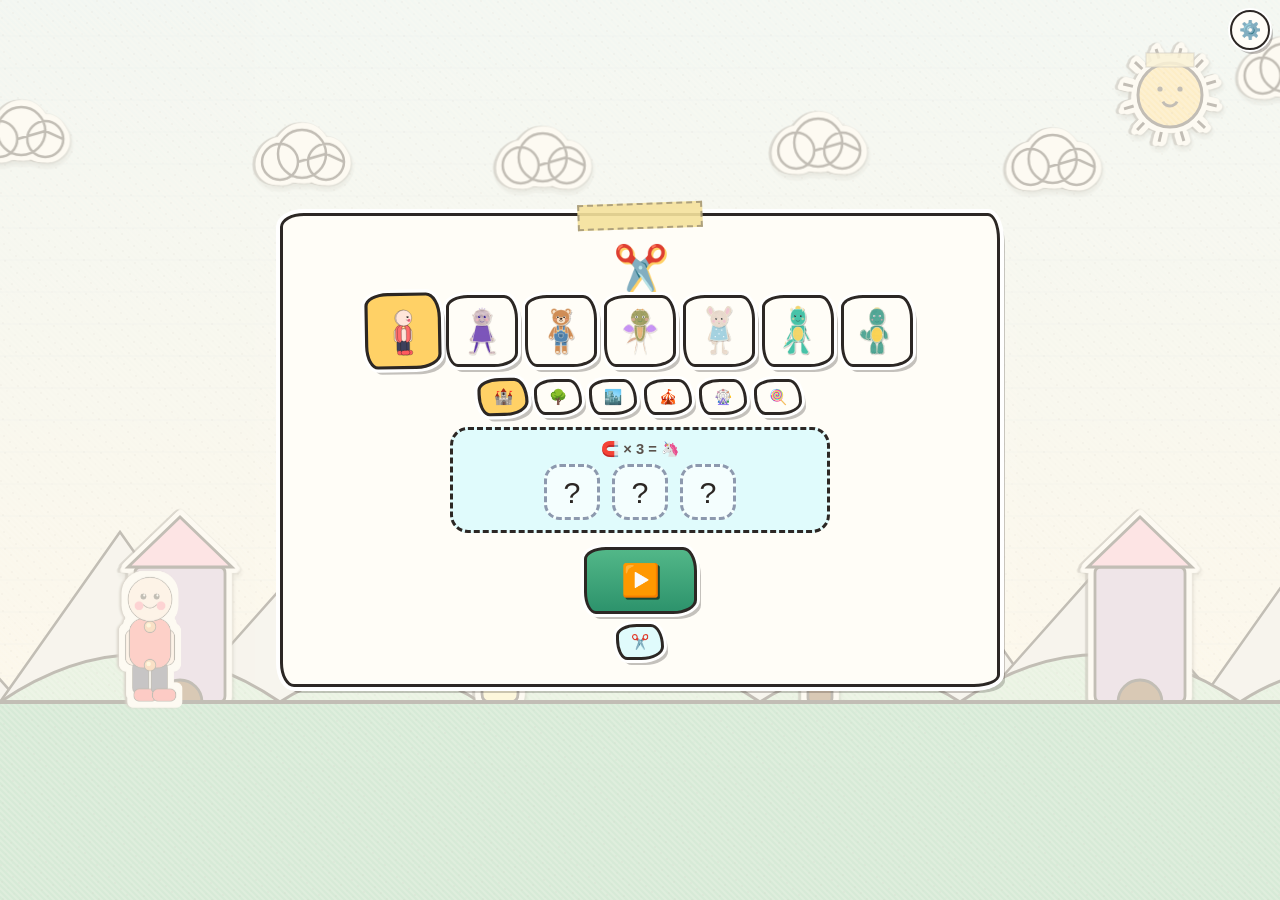
==== index.html @ 2f1a1e76 "Revert "refactor: extract audio/state/paper-cutout/puppet into src/ modules (phase 1)" This reverts " ====
<!doctype html>
<html lang="sv">
  <head>
    <meta charset="UTF-8" />
    <meta name="viewport" content="width=device-width, initial-scale=1.0, maximum-scale=1.0, user-scalable=no" />
    <title>Sprattelgubben på Äventyr! – Handritat Vaxkrit- & Pappersspel</title>
    <style>
      /* =========================================================================
           GRUNDLÄGGANDE SKISSBOKS- & VAXKRITSTYLING (INGA EXTERNA BEROENDEN)
           ========================================================================= */
      :root {
        --paper-bg: #fdf8ee;
        --paper-card: #fffdf7;
        --pencil-dark: #2c2724;
        --pencil-mid: #5a524c;
        --accent-yellow: #ffd166;
        --accent-green: #06d6a0;
        --accent-blue: #4cc9f0;
        --accent-pink: #ff758f;
        --accent-orange: #ff9f1c;
      }

      * {
        box-sizing: border-box;
        user-select: none;
        -webkit-user-select: none;
        -webkit-touch-callout: none;
        margin: 0;
        padding: 0;
      }

      html,
      body {
        width: 100%;
        height: 100%;
        overflow: hidden;
        background-color: var(--paper-bg);
        font-family: "Comic Sans MS", "Chalkboard SE", "Marker Felt", "Trebuchet MS", cursive, sans-serif;
        color: var(--pencil-dark);
        touch-action: manipulation;
      }

      #gameCanvas {
        display: block;
        width: 100%;
        height: 100%;
        position: fixed;
        inset: 0;
        z-index: 1;
      }

      .ui-layer {
        position: fixed;
        inset: 0;
        z-index: 10;
        pointer-events: none;
        display: flex;
        flex-direction: column;
        justify-content: space-between;
        padding: 14px;
      }

      .interactive {
        pointer-events: auto;
      }

      .hidden {
        display: none !important;
      }

      /* Handritade pappersrutor med kritstreck, saxklippt vit kant och skugga */
      .paper-box {
        background-color: var(--paper-card);
        border: 3.5px solid var(--pencil-dark);
        border-radius: 24px 12px 26px 14px / 14px 26px 12px 24px;
        box-shadow:
          0 0 0 4px #ffffff,
          5px 6px 0 rgba(44, 39, 36, 0.24);
      }

      .crayon-btn {
        background-color: var(--paper-card);
        border: 3.5px solid var(--pencil-dark);
        border-radius: 22px 14px 24px 12px / 12px 24px 14px 22px;
        box-shadow:
          0 0 0 3px #ffffff,
          4px 5px 0 rgba(44, 39, 36, 0.28);
        cursor: pointer;
        transition:
          transform 0.08s ease,
          box-shadow 0.08s ease;
        display: inline-flex;
        align-items: center;
        justify-content: center;
        gap: 8px;
        font-family: inherit;
        font-weight: 800;
        color: var(--pencil-dark);
      }

      .crayon-btn:active {
        transform: translate(3px, 4px) scale(0.97);
        box-shadow:
          0 0 0 3px #ffffff,
          1px 1px 0 rgba(44, 39, 36, 0.28);
      }

      .top-hud {
        display: flex;
        align-items: center;
        justify-content: space-between;
        gap: 10px;
        width: 100%;
        flex-wrap: wrap;
      }

      .hud-group {
        display: flex;
        align-items: center;
        gap: 8px;
      }

      .hud-pill {
        padding: 7px 13px;
        font-size: clamp(0.95rem, 2.4vw, 1.25rem);
        font-weight: 900;
        display: flex;
        align-items: center;
        gap: 6px;
      }

      .icon-btn {
        width: 46px;
        height: 46px;
        font-size: 1.3rem;
        border-radius: 50%;
      }

      .controls-hud {
        display: flex;
        align-items: flex-end;
        justify-content: space-between;
        width: 100%;
        padding-bottom: max(6px, env(safe-area-inset-bottom));
      }

      .action-pad {
        width: clamp(112px, 24vw, 165px);
        height: clamp(86px, 16vh, 120px);
        font-size: clamp(1.2rem, 3.2vw, 1.65rem);
        flex-direction: column;
        gap: 2px;
      }

      .pad-duck {
        background-color: #ffe5ec;
      }
      .pad-jump {
        background-color: #d8f3dc;
      }

      .start-overlay {
        position: fixed;
        inset: 0;
        z-index: 20;
        background: rgba(253, 248, 238, 0.72);
        display: flex;
        align-items: center;
        justify-content: center;
        padding: 12px;
        overflow-y: auto;
      }

      .start-card {
        max-width: 720px;
        width: 100%;
        padding: clamp(14px, 3vw, 24px);
        text-align: center;
        position: relative;
      }

      .tape-strip {
        position: absolute;
        top: -13px;
        left: 50%;
        transform: translateX(-50%) rotate(-2deg);
        width: 125px;
        height: 26px;
        background: rgba(244, 226, 156, 0.9);
        border: 2px dashed rgba(90, 82, 76, 0.45);
      }

      .game-title {
        font-size: clamp(1.7rem, 5vw, 2.75rem);
        font-weight: 900;
        line-height: 1.08;
        margin-top: 4px;
        margin-bottom: 4px;
        text-shadow: 2px 2px 0 #ffd166;
      }

      .subtitle {
        font-size: clamp(0.95rem, 2.4vw, 1.15rem);
        color: var(--pencil-mid);
        margin-bottom: 12px;
        font-weight: 700;
      }

      .section-label {
        font-size: 0.92rem;
        font-weight: 900;
        margin-bottom: 6px;
        color: var(--pencil-mid);
      }

      .picker-row {
        display: flex;
        flex-wrap: wrap;
        justify-content: center;
        gap: 7px;
        margin-bottom: 12px;
      }

      .choice-chip {
        padding: 6px 12px;
        font-size: 0.92rem;
        background: #fffdf7;
      }

      .choice-chip.active {
        background: var(--accent-yellow);
        transform: scale(1.06) rotate(-1deg);
      }

      /* Karaktärsknapparna visar själva SVG-figuren som miniatyr. */
      .char-chip {
        padding: 4px;
        width: 72px;
        height: 72px;
        display: flex;
        align-items: center;
        justify-content: center;
      }
      .char-thumb {
        width: 60px;
        height: 60px;
        display: block;
        pointer-events: none;
        object-fit: contain;
      }

      .color-dot {
        width: 34px;
        height: 34px;
        border-radius: 50%;
        border: 3px solid var(--pencil-dark);
        box-shadow: 0 0 0 2px #ffffff;
        cursor: pointer;
        transition: transform 0.1s ease;
      }

      .color-dot.active {
        transform: scale(1.22);
        box-shadow:
          0 0 0 3px #ffffff,
          0 0 0 6px var(--pencil-dark);
      }

      .play-big-btn {
        background: linear-gradient(180deg, #52b788 0%, #2d936c 100%);
        color: #ffffff;
        font-size: clamp(1.4rem, 4vw, 1.95rem);
        padding: 12px 34px;
        margin-top: 4px;
        text-shadow: 2px 2px 0 #1b4332;
      }

      .world-banner {
        position: fixed;
        top: 22%;
        left: 50%;
        transform: translate(-50%, -50%) rotate(-2deg);
        z-index: 15;
        padding: 14px 28px;
        font-size: clamp(1.4rem, 4vw, 2.2rem);
        font-weight: 900;
        background: var(--accent-yellow);
        pointer-events: none;
        transition:
          opacity 0.35s ease,
          transform 0.35s ease;
      }

      .world-banner.hidden-banner {
        opacity: 0;
        transform: translate(-50%, -65%) scale(0.85) rotate(-2deg);
      }

      /* Målskärm vid godiskiosken mellan banorna */
      .kiosk-overlay {
        position: fixed;
        inset: 0;
        z-index: 25;
        background: rgba(253, 248, 238, 0.78);
        display: flex;
        align-items: center;
        justify-content: center;
        padding: 16px;
      }

      .kiosk-card {
        max-width: 520px;
        width: 100%;
        padding: 24px;
        text-align: center;
        position: relative;
        background: #fffdf7;
      }

      .candy-row {
        display: flex;
        justify-content: center;
        gap: 14px;
        margin: 16px 0;
        flex-wrap: wrap;
      }

      .candy-btn {
        font-size: 2.2rem;
        padding: 12px 18px;
        background: #ffe5ec;
        flex-direction: column;
        gap: 4px;
      }

      .candy-btn span.candy-label {
        font-size: 0.9rem;
      }

      /* Kylskåpsmagnet-tavla i godiskiosken & på startskärmen */
      .fridge-board {
        background: #e0fbfc;
        border: 3px dashed var(--pencil-dark);
        border-radius: 18px;
        padding: 10px 14px;
        margin: 10px auto 6px;
        max-width: 380px;
      }

      .magnet-slots {
        display: flex;
        justify-content: center;
        align-items: center;
        gap: 12px;
        margin-top: 6px;
      }

      .magnet-slot {
        width: 56px;
        height: 56px;
        border-radius: 16px;
        border: 3px dashed #8d99ae;
        background: rgba(255, 255, 255, 0.65);
        display: flex;
        align-items: center;
        justify-content: center;
        font-size: 1.9rem;
        transition: transform 0.25s ease;
      }

      .magnet-slot.earned {
        border: 3px solid var(--pencil-dark);
        background: #fffdf7;
        box-shadow:
          0 0 0 3px #ffffff,
          3px 4px 0 rgba(44, 39, 36, 0.25);
        transform: rotate(-4deg) scale(1.06);
      }

      .magnet-slot.earned:nth-child(2) {
        transform: rotate(5deg) scale(1.06);
      }

      .unicorn-chip {
        background: linear-gradient(135deg, #ffccd5 0%, #cdb4db 50%, #bde0fe 100%) !important;
      }

      /* =========================================================
         PUPPET-LAGRET (inline SVG över canvasen)
         ========================================================= */
      #puppetLayer {
        position: absolute;
        top: 0;
        left: 0;
        width: 100%;
        height: 100%;
        pointer-events: none;
        overflow: hidden;
        z-index: 2;
      }
      .puppet-wrapper {
        position: absolute;
        width: 320px;
        height: 320px;
        overflow: visible;
        transform-origin: 160px 282px;
        transform: scale(0.55);
        will-change: transform, left, top;
        filter: url(#puppetPaperCutout);
      }
      .puppet-wrapper svg {
        width: 100%;
        height: 100%;
        overflow: visible;
        display: block;
      }

      /* =========================================================
         EXAKT RIGG & LEDER (viewBox="0 0 320 320")
         ========================================================= */
      .puppet-wrapper #flip-wrapper,
      .puppet-wrapper #character-front,
      .puppet-wrapper #front-torso-group,
      .puppet-wrapper #front-tailOrCape,
      .puppet-wrapper #front-head,
      .puppet-wrapper #front-armLeft,
      .puppet-wrapper #front-armRight,
      .puppet-wrapper #front-legLeft,
      .puppet-wrapper #front-legRight,
      .puppet-wrapper #character-side,
      .puppet-wrapper #side-torso-group,
      .puppet-wrapper #side-tailOrCape,
      .puppet-wrapper #side-head,
      .puppet-wrapper #side-armBack,
      .puppet-wrapper #side-armFront,
      .puppet-wrapper #side-legBack,
      .puppet-wrapper #side-legFront {
        transform-box: view-box;
      }

      /* Visa framifrån vid idle, sidoprofil vid rörelse */
      .puppet-wrapper #character-front { display: none; }
      .puppet-wrapper #character-side  { display: inline; }
      .puppet-wrapper.anim-idle #character-front { display: inline; }
      .puppet-wrapper.anim-idle #character-side  { display: none; }

      /* Spegelvändning höger / vänster */
      .puppet-wrapper #flip-wrapper {
        transform-origin: 160px 160px;
      }
      .puppet-wrapper.facing-left #flip-wrapper {
        transform: scaleX(-1);
      }

      /* Exakta rotationspunkter – FRAMIFRÅN */
      .puppet-wrapper #character-front   { transform-origin: 160px 175px; }
      .puppet-wrapper #front-torso-group { transform-origin: 160px 175px; }
      .puppet-wrapper #front-head        { transform-origin: 160px 130px; }
      .puppet-wrapper #front-tailOrCape  { transform-origin: 160px 180px; }
      .puppet-wrapper #front-armLeft     { transform-origin: 128px 150px; }
      .puppet-wrapper #front-armRight    { transform-origin: 192px 150px; }
      .puppet-wrapper #front-legLeft     { transform-origin: 143px 208px; }
      .puppet-wrapper #front-legRight    { transform-origin: 177px 208px; }

      /* Exakta rotationspunkter – SIDOPROFIL */
      .puppet-wrapper #character-side    { transform-origin: 165px 175px; }
      .puppet-wrapper #side-torso-group  { transform-origin: 165px 175px; }
      .puppet-wrapper #side-head         { transform-origin: 165px 130px; }
      .puppet-wrapper #side-tailOrCape   { transform-origin: 140px 180px; }
      .puppet-wrapper #side-armFront     { transform-origin: 164px 148px; }
      .puppet-wrapper #side-armBack      { transform-origin: 164px 148px; }
      .puppet-wrapper #side-legFront     { transform-origin: 162px 208px; }
      .puppet-wrapper #side-legBack      { transform-origin: 162px 208px; }

      /* =========================================================
         1. STÅ (IDLE – FRAMIFRÅN)
         ========================================================= */
      .puppet-wrapper.anim-idle #front-torso-group { animation: puppetIdleBreathe 2.6s ease-in-out infinite; }
      .puppet-wrapper.anim-idle #front-head        { animation: puppetIdleHead 3.4s ease-in-out infinite; }
      .puppet-wrapper.anim-idle #front-tailOrCape  { animation: puppetIdleTail 2.4s ease-in-out infinite; }
      .puppet-wrapper.anim-idle #front-armLeft     { animation: puppetIdleArmL 2.6s ease-in-out infinite; }
      .puppet-wrapper.anim-idle #front-armRight    { animation: puppetIdleArmR 2.6s ease-in-out infinite; }

      @keyframes puppetIdleBreathe {
        0%, 100% { transform: translateY(0px) scaleY(1); }
        50%      { transform: translateY(-2.5px) scaleY(1.022); }
      }
      @keyframes puppetIdleHead {
        0%, 100% { transform: rotate(-3deg); }
        50%      { transform: rotate(3.5deg); }
      }
      @keyframes puppetIdleTail {
        0%, 100% { transform: rotate(-3deg); }
        50%      { transform: rotate(4deg); }
      }
      @keyframes puppetIdleArmL {
        0%, 100% { transform: rotate(4deg); }
        50%      { transform: rotate(12deg); }
      }
      @keyframes puppetIdleArmR {
        0%, 100% { transform: rotate(-4deg); }
        50%      { transform: rotate(-12deg); }
      }

      /* =========================================================
         2. SPRINGA (RUN – SIDOPROFIL)
         ========================================================= */
      .puppet-wrapper.anim-run #character-side { animation: puppetRunBody 0.56s ease-in-out infinite; }
      .puppet-wrapper.anim-run #side-head      { animation: puppetRunHead 0.56s ease-in-out infinite; }
      .puppet-wrapper.anim-run #side-tailOrCape{ animation: puppetRunTail 0.34s ease-in-out infinite; }
      .puppet-wrapper.anim-run #side-armFront  { animation: puppetRunArmF 0.56s ease-in-out infinite; }
      .puppet-wrapper.anim-run #side-armBack   { animation: puppetRunArmB 0.56s ease-in-out infinite; }
      .puppet-wrapper.anim-run #side-legFront  { animation: puppetRunLegF 0.56s ease-in-out infinite; }
      .puppet-wrapper.anim-run #side-legBack   { animation: puppetRunLegB 0.56s ease-in-out infinite; }

      @keyframes puppetRunBody {
        0%, 100% { transform: translateY(1px) rotate(10deg) scale(1.03, 0.97); }
        25%      { transform: translateY(-15px) rotate(12deg) scale(0.97, 1.04); }
        50%      { transform: translateY(1px) rotate(9deg) scale(1.03, 0.97); }
        75%      { transform: translateY(-15px) rotate(12deg) scale(0.97, 1.04); }
      }
      @keyframes puppetRunHead {
        0%, 100% { transform: rotate(-9deg); }
        50%      { transform: rotate(-3deg) translateY(-2px); }
      }
      @keyframes puppetRunTail {
        0%, 100% { transform: rotate(8deg); }
        50%      { transform: rotate(22deg); }
      }
      @keyframes puppetRunArmF {
        0%, 100% { transform: rotate(-52deg); }
        50%      { transform: rotate(46deg); }
      }
      @keyframes puppetRunArmB {
        0%, 100% { transform: rotate(46deg); }
        50%      { transform: rotate(-52deg); }
      }
      @keyframes puppetRunLegF {
        0%, 100% { transform: rotate(42deg); }
        50%      { transform: rotate(-42deg); }
      }
      @keyframes puppetRunLegB {
        0%, 100% { transform: rotate(-42deg); }
        50%      { transform: rotate(42deg); }
      }

      /* =========================================================
         3. HOPPA (JUMP – SIDOPROFIL)
         ========================================================= */
      .puppet-wrapper.anim-jump #character-side { animation: puppetJumpBody 1.18s cubic-bezier(0.36, 0, 0.28, 1) infinite; }
      .puppet-wrapper.anim-jump #side-head      { animation: puppetJumpHead 1.18s ease-in-out infinite; }
      .puppet-wrapper.anim-jump #side-tailOrCape{ animation: puppetJumpTail 1.18s ease-in-out infinite; }
      .puppet-wrapper.anim-jump #side-armFront  { animation: puppetJumpArmF 1.18s ease-in-out infinite; }
      .puppet-wrapper.anim-jump #side-armBack   { animation: puppetJumpArmB 1.18s ease-in-out infinite; }
      .puppet-wrapper.anim-jump #side-legFront  { animation: puppetJumpLegF 1.18s ease-in-out infinite; }
      .puppet-wrapper.anim-jump #side-legBack   { animation: puppetJumpLegB 1.18s ease-in-out infinite; }

      @keyframes puppetJumpBody {
        0%, 100% { transform: translateY(0px) rotate(0deg) scale(1, 1); }
        18%      { transform: translateY(12px) rotate(7deg) scale(1.12, 0.86); }
        48%      { transform: translateY(-58px) rotate(-5deg) scale(0.93, 1.08); }
        78%      { transform: translateY(10px) rotate(6deg) scale(1.13, 0.87); }
        90%      { transform: translateY(-2px) rotate(0deg) scale(0.98, 1.02); }
      }
      @keyframes puppetJumpHead {
        0%, 100% { transform: rotate(0deg); }
        18%      { transform: rotate(-6deg); }
        48%      { transform: rotate(-12deg) translateY(-2px); }
        78%      { transform: rotate(6deg); }
      }
      @keyframes puppetJumpTail {
        0%, 100% { transform: rotate(0deg); }
        48%      { transform: rotate(26deg); }
      }
      @keyframes puppetJumpArmF {
        0%, 100% { transform: rotate(10deg); }
        18%      { transform: rotate(50deg); }
        48%      { transform: rotate(-138deg); }
        78%      { transform: rotate(24deg); }
      }
      @keyframes puppetJumpArmB {
        0%, 100% { transform: rotate(-8deg); }
        18%      { transform: rotate(40deg); }
        48%      { transform: rotate(-124deg); }
        78%      { transform: rotate(12deg); }
      }
      @keyframes puppetJumpLegF {
        0%, 100% { transform: rotate(0deg); }
        18%      { transform: rotate(-22deg); }
        48%      { transform: rotate(-32deg); }
        78%      { transform: rotate(-14deg); }
      }
      @keyframes puppetJumpLegB {
        0%, 100% { transform: rotate(0deg); }
        18%      { transform: rotate(20deg); }
        48%      { transform: rotate(30deg); }
        78%      { transform: rotate(16deg); }
      }

      /* =========================================================
         4. SIMMA (SWIM – SIDOPROFIL)
         ========================================================= */
      .puppet-wrapper.anim-swim #character-side { animation: puppetSwimFloat 1.9s ease-in-out infinite; }
      .puppet-wrapper.anim-swim #side-head      { animation: puppetSwimHead 1.9s ease-in-out infinite; }
      .puppet-wrapper.anim-swim #side-tailOrCape{ animation: puppetSwimTail 0.75s ease-in-out infinite; }
      .puppet-wrapper.anim-swim #side-armFront  { animation: puppetSwimArmF 1.15s ease-in-out infinite; }
      .puppet-wrapper.anim-swim #side-armBack   { animation: puppetSwimArmB 1.15s ease-in-out infinite; }
      .puppet-wrapper.anim-swim #side-legFront  { animation: puppetSwimLegF 0.58s ease-in-out infinite; }
      .puppet-wrapper.anim-swim #side-legBack   { animation: puppetSwimLegB 0.58s ease-in-out infinite; }

      @keyframes puppetSwimFloat {
        0%, 100% { transform: translate(0px, -16px) rotate(76deg); }
        50%      { transform: translate(10px, -4px) rotate(82deg); }
      }
      @keyframes puppetSwimHead {
        0%, 100% { transform: rotate(-42deg); }
        50%      { transform: rotate(-32deg); }
      }
      @keyframes puppetSwimTail {
        0%, 100% { transform: rotate(-10deg); }
        50%      { transform: rotate(16deg); }
      }
      @keyframes puppetSwimArmF {
        0%, 100% { transform: rotate(-134deg); }
        50%      { transform: rotate(24deg); }
      }
      @keyframes puppetSwimArmB {
        0%, 100% { transform: rotate(24deg); }
        50%      { transform: rotate(-134deg); }
      }
      @keyframes puppetSwimLegF {
        0%, 100% { transform: rotate(24deg); }
        50%      { transform: rotate(-22deg); }
      }
      @keyframes puppetSwimLegB {
        0%, 100% { transform: rotate(-22deg); }
        50%      { transform: rotate(24deg); }
      }

      /* =========================================================
         5. VOLT (DOUBLE-JUMP FLIP – SIDOPROFIL)
         ========================================================= */
      .puppet-wrapper.anim-flip #character-side  { animation: puppetFlipBody 0.57s linear infinite; }
      .puppet-wrapper.anim-flip #side-head       { transform: rotate(-10deg); }
      .puppet-wrapper.anim-flip #side-armFront   { transform: rotate(-120deg); }
      .puppet-wrapper.anim-flip #side-armBack    { transform: rotate(-120deg); }
      .puppet-wrapper.anim-flip #side-legFront   { transform: rotate(70deg); }
      .puppet-wrapper.anim-flip #side-legBack    { transform: rotate(-60deg); }
      .puppet-wrapper.anim-flip #side-tailOrCape { transform: rotate(-30deg); }

      @keyframes puppetFlipBody {
        from { transform: rotate(0deg); }
        to   { transform: rotate(360deg); }
      }

      /* =========================================================
         6. BAKÅTVOLT (BANANA SLIP – SIDOPROFIL)
         ========================================================= */
      .puppet-wrapper.anim-backflip #character-side  { animation: puppetBackflipBody 0.57s linear infinite; }
      .puppet-wrapper.anim-backflip #side-head       { transform: rotate(-20deg); }
      .puppet-wrapper.anim-backflip #side-armFront   { transform: rotate(80deg); }
      .puppet-wrapper.anim-backflip #side-armBack    { transform: rotate(60deg); }
      .puppet-wrapper.anim-backflip #side-legFront   { transform: rotate(-50deg); }
      .puppet-wrapper.anim-backflip #side-legBack    { transform: rotate(50deg); }
      .puppet-wrapper.anim-backflip #side-tailOrCape { transform: rotate(40deg); }

      @keyframes puppetBackflipBody {
        from { transform: rotate(0deg); }
        to   { transform: rotate(-360deg); }
      }

      /* =========================================================
         7. SITTER PÅ RUMPAN (BANANA SIT – SIDOPROFIL)
         ========================================================= */
      /* translateY är i viewBox-enheter (320×320), inte skärmpixlar. Vi skalar
         wrappern med 0.42 → 52 viewBox-enheter ≈ 22 skärmpixlar nedåt
         (samma visuella offset som den procedurella sitOffsetY). */
      .puppet-wrapper.anim-sit #side-torso-group { transform: translateY(52px) rotate(-12deg); }
      .puppet-wrapper.anim-sit #side-head        { transform: rotate(10deg); }
      .puppet-wrapper.anim-sit #side-legFront    { transform: rotate(-82deg); }
      .puppet-wrapper.anim-sit #side-legBack     { transform: rotate(-76deg); }
      .puppet-wrapper.anim-sit #side-tailOrCape  { transform: rotate(-20deg); }
      .puppet-wrapper.anim-sit #side-armFront    { animation: puppetSitArmF 0.085s ease-in-out infinite alternate; }
      .puppet-wrapper.anim-sit #side-armBack     { animation: puppetSitArmB 0.085s ease-in-out infinite alternate; }

      @keyframes puppetSitArmF {
        from { transform: rotate(-54deg); }
        to   { transform: rotate(54deg); }
      }
      @keyframes puppetSitArmB {
        from { transform: rotate(54deg); }
        to   { transform: rotate(-54deg); }
      }

      /* =========================================================
         DEV-PANEL för papperskant & skugga
         ========================================================= */
      #devToggleBtn {
        position: fixed;
        top: 10px;
        right: 10px;
        width: 40px;
        height: 40px;
        border-radius: 50%;
        border: 2.5px solid var(--pencil-dark, #2c2724);
        background: #fffdf7;
        box-shadow: 0 0 0 2px #fff, 3px 4px 0 rgba(44, 39, 36, 0.28);
        cursor: pointer;
        font-size: 18px;
        z-index: 9999;
        padding: 0;
        pointer-events: auto;
      }
      #devToggleBtn:hover { background: #ffd166; }
      #devPanel {
        position: fixed;
        top: 60px;
        right: 10px;
        width: 260px;
        padding: 12px 14px;
        background: rgba(255, 253, 247, 0.96);
        border: 2.5px solid var(--pencil-dark, #2c2724);
        border-radius: 14px;
        box-shadow: 0 0 0 3px #fff, 4px 5px 0 rgba(44, 39, 36, 0.28);
        font-family: "Comic Sans MS", "Chalkboard SE", sans-serif;
        font-size: 12px;
        z-index: 9998;
        display: none;
        pointer-events: auto;
      }
      #devPanel.visible { display: block !important; }
      #devPanel h3 {
        margin: 0 0 8px;
        font-size: 13px;
        color: #5a524c;
      }
      #devPanel hr {
        margin: 8px 0;
        border: none;
        border-top: 1.5px dashed rgba(44, 39, 36, 0.3);
      }
      #devPanel label {
        display: block;
        margin: 6px 0;
        font-weight: 700;
        color: #5a524c;
      }
      #devPanel label span.v {
        float: right;
        color: #2c2724;
        font-weight: 900;
      }
      #devPanel input[type="range"] {
        width: 100%;
        accent-color: #ff758f;
      }
      #devResetBtn,
      #devCopyBtn {
        margin-top: 8px;
        width: 100%;
        padding: 6px;
        border: 2px solid #2c2724;
        border-radius: 10px;
        font-family: inherit;
        font-weight: 800;
        cursor: pointer;
      }
      #devCopyBtn {
        background: #d8f3dc;
      }
      #devCopyBtn.copied {
        background: #ffd166;
      }
      #devResetBtn {
        background: #ffcad4;
      }
    </style>
  </head>
  <body>
    <canvas id="gameCanvas"></canvas>

    <!-- Inline-SVG-puppet över canvasen. SVG:ns innehåll injiceras av
         loadPuppet() och animeras med CSS via klasser på .puppet-wrapper. -->
    <div id="puppetLayer" aria-hidden="true">
      <div class="puppet-wrapper anim-idle"></div>
    </div>

    <!-- SVG-filter som ger spelaren samma vita papperskant + skugga som
         canvas-objekten. Dilaterar siluetten, fyller vitt, lägger på en
         mjuk skugga, och ritar originalet överst. Justeras av dev-panelen. -->
    <svg width="0" height="0" style="position: absolute" aria-hidden="true">
      <defs>
        <filter id="puppetPaperCutout" x="-30%" y="-30%" width="160%" height="160%">
          <feMorphology in="SourceGraphic" operator="dilate" radius="10" result="dil" />
          <feColorMatrix
            in="dil"
            type="matrix"
            values="0 0 0 0 1   0 0 0 0 1   0 0 0 0 1   0 0 0 1 0"
            result="whiteEdge"
          />
          <feGaussianBlur in="whiteEdge" stdDeviation="2.4" result="sBlur" />
          <feOffset in="sBlur" dx="-3" dy="0" result="sOff" />
          <feColorMatrix
            in="sOff"
            type="matrix"
            values="0 0 0 0 0.231   0 0 0 0 0.2   0 0 0 0 0.18   0 0 0 1 0"
            result="shadow"
          />
          <feMerge>
            <feMergeNode in="shadow" />
            <feMergeNode in="whiteEdge" />
            <feMergeNode in="SourceGraphic" />
          </feMerge>
        </filter>
      </defs>
    </svg>

    <!-- Utvecklarpanel: justera papperskant och skugga live.
         Toggla med ⚙️-knappen eller 'D'-tangenten. -->
    <button id="devToggleBtn" title="Justera papper &amp; skugga (D)">⚙️</button>
    <div id="devPanel">
      <h3>Papper &amp; skugga</h3>
      <label>Spelets zoom <span class="v" id="v-dev-worldScale">1</span>
        <input type="range" id="dev-worldScale" min="0.5" max="2.5" step="0.05" value="1" /></label>
      <label>Spelarens storlek <span class="v" id="v-dev-playerScale">0.55</span>
        <input type="range" id="dev-playerScale" min="0.2" max="1.2" step="0.01" value="0.55" /></label>
      <hr />
      <label>Spelarens kant <span class="v" id="v-dev-playerEdge">10</span>
        <input type="range" id="dev-playerEdge" min="0" max="20" step="0.5" value="10" /></label>
      <label>Objektens kant <span class="v" id="v-dev-objectsEdge">4.5</span>
        <input type="range" id="dev-objectsEdge" min="0" max="20" step="0.5" value="4.5" /></label>
      <hr />
      <label>Skuggtäthet (hård) <span class="v" id="v-dev-shadowOpacity">0.5</span>
        <input type="range" id="dev-shadowOpacity" min="0" max="0.6" step="0.02" value="0.5" /></label>
      <label>Skugg-offset X <span class="v" id="v-dev-shadowOffsetX">-3</span>
        <input type="range" id="dev-shadowOffsetX" min="-20" max="20" step="0.5" value="-3" /></label>
      <label>Skugg-offset Y <span class="v" id="v-dev-shadowOffsetY">0</span>
        <input type="range" id="dev-shadowOffsetY" min="-20" max="20" step="0.5" value="0" /></label>
      <hr />
      <label>Mjuk skuggtäthet <span class="v" id="v-dev-softShadowOpacity">0.06</span>
        <input type="range" id="dev-softShadowOpacity" min="0" max="0.5" step="0.01" value="0.06" /></label>
      <label>Mjuk offset X <span class="v" id="v-dev-softShadowOffsetX">0.5</span>
        <input type="range" id="dev-softShadowOffsetX" min="-20" max="20" step="0.5" value="0.5" /></label>
      <label>Mjuk offset Y <span class="v" id="v-dev-softShadowOffsetY">3.5</span>
        <input type="range" id="dev-softShadowOffsetY" min="-20" max="20" step="0.5" value="3.5" /></label>
      <button id="devCopyBtn">📋 Kopiera inställningar</button>
      <button id="devResetBtn">↺ Återställ</button>
    </div>

    <!-- HUD UNDER SPEL -->
    <div id="hudLayer" class="ui-layer hidden">
      <div class="top-hud">
        <div class="hud-group">
          <div class="paper-box hud-pill" style="background: #fff3b0">
            <span>⭐</span>
            <span id="starCount">0</span>
          </div>
          <div class="paper-box hud-pill" style="background: #ffe5ec" title="Samla 3 ballonger för att flyga!">
            <span>🎈</span>
            <span id="balloonCount">0/3</span>
          </div>
          <div class="paper-box hud-pill" style="background: #f3d5ff" title="Samla 3 kylskåpsmagneter för Magic Unicorn World!">
            <span>🧲</span>
            <span id="magnetHudCount">0/3</span>
          </div>
          <div class="paper-box hud-pill" style="background: #d8f3dc" title="Hur långt det är kvar till godiskiosken">
            <span>🏁</span>
            <span id="progressCount">0%</span>
          </div>
          <button id="worldCycleBtn" class="crayon-btn hud-pill interactive" style="background: #e0fbfc" title="Byt värld">
            <span id="worldEmoji">🏰</span>
            <span id="worldName">Sagolandskap</span>
          </button>
        </div>

        <div class="hud-group">
          <button id="speedBtn" class="crayon-btn icon-btn interactive" title="Byt fart (Sköldpadda / Hare)">🐢</button>
          <button id="muteBtn" class="crayon-btn icon-btn interactive" title="Ljud på/av">🔊</button>
          <button id="homeBtn" class="crayon-btn icon-btn interactive" title="Tillbaka till start">🏠</button>
        </div>
      </div>

    </div>

    <!-- VÄRLDSBYTE-BANDEROLL -->
    <div id="worldBanner" class="paper-box world-banner hidden-banner">🏰 Sagolandskap!</div>

    <!-- GODISKIOSK VID MÅLGÅNG -->
    <div id="kioskOverlay" class="kiosk-overlay hidden">
      <div class="paper-box kiosk-card">
        <div class="tape-strip"></div>
        <h2 id="kioskTitle" class="game-title" style="font-size: clamp(1.6rem, 4.5vw, 2.3rem)">🏁 🍭</h2>
        <div class="fridge-board">
          <div id="magnetUnlockText" class="section-label" style="margin-bottom: 2px">🧲 +1 → 🦄</div>
          <div class="magnet-slots" id="kioskMagnetSlots">
            <div class="magnet-slot">?</div>
            <div class="magnet-slot">?</div>
            <div class="magnet-slot">?</div>
          </div>
        </div>
        <div class="candy-row">
          <button class="crayon-btn candy-btn" data-candy="🍭">
            <span>🍭</span>
          </button>
          <button class="crayon-btn candy-btn" data-candy="🍫">
            <span>🍫</span>
          </button>
          <button class="crayon-btn candy-btn" data-candy="🧁">
            <span>🧁</span>
          </button>
          <button class="crayon-btn candy-btn" data-candy="🍦">
            <span>🍦</span>
          </button>
        </div>
      </div>
    </div>

    <!-- STARTSKÄRM & FIGURVÄLJARE -->
    <div id="startOverlay" class="start-overlay">
      <div class="paper-box start-card">
        <div class="tape-strip"></div>
        <h1 class="game-title">✂️</h1>

        <!-- Knapparna byggs dynamiskt av initCharacterPicker() från filerna
             i svg-players/. Startar med fallback-listan ifall listning misslyckas. -->
        <div class="picker-row" id="charPicker"></div>

        <div class="picker-row" id="worldPicker">
          <button class="crayon-btn choice-chip active" data-world="0">🏰</button>
          <button class="crayon-btn choice-chip" data-world="1">🌳</button>
          <button class="crayon-btn choice-chip" data-world="2">🏙️</button>
          <button class="crayon-btn choice-chip" data-world="3">🎪</button>
          <button class="crayon-btn choice-chip" data-world="4">🎡</button>
          <button class="crayon-btn choice-chip" data-world="5">🍭</button>
          <button id="unicornWorldBtn" class="crayon-btn choice-chip unicorn-chip hidden" data-world="6">🦄</button>
        </div>

        <div class="fridge-board" style="margin-bottom: 10px">
          <div class="section-label" style="margin-bottom: 2px">🧲 × 3 = 🦄</div>
          <div class="magnet-slots" id="startMagnetSlots">
            <div class="magnet-slot">?</div>
            <div class="magnet-slot">?</div>
            <div class="magnet-slot">?</div>
          </div>
        </div>

        <button id="startBtn" class="crayon-btn play-big-btn">▶️</button>
        <div style="margin-top: 10px">
          <a href="character-editor.html" class="crayon-btn choice-chip" style="text-decoration: none; background: #e0fbfc">
            ✂️
          </a>
        </div>
      </div>
    </div>

    <script>
      /**
       * =========================================================================
       * 1. LJUDMOTOR (WEB AUDIO API – PRUTTAR, DJURLÄTEN & AMBIENS)
       * =========================================================================
       */
      class CrayonSoundEngine {
        constructor() {
          this.ctx = null;
          this.muted = false;
          this.ambientTimer = null;
          this.musicTimer = null;
          this.musicStep = 0;
          this.fartBuffers = { squeak: [], tuba: [], normal: [], all: [] };
          this.fartsLoading = false;
          this.lastFartBuffer = null;
          this.buildupBuffer = null;
          this.buildupSource = null;
          this.buildupGain = null;
          this.balloonBuffer = null;
          this.bananaBuffer = null;
        }

        init() {
          try {
            if (!this.ctx) {
              const AudioCtx = window.AudioContext || window.webkitAudioContext;
              if (AudioCtx) this.ctx = new AudioCtx();
            }
            if (this.ctx && this.ctx.state === "suspended") {
              this.ctx.resume();
            }
            this.loadFartSounds();
          } catch (e) {}
        }

        loadFartSounds() {
          if (!this.ctx || this.fartsLoading || this.fartBuffers.all.length) return;
          this.fartsLoading = true;
          // Short/snappy files = squeak, long files = tuba, mid = normal.
          const files = [
            { url: "assets/audio/Prutt A.wav", style: "squeak" },
            { url: "assets/audio/Prutt C.wav", style: "squeak" },
            { url: "assets/audio/Prutt D.wav", style: "tuba" },
            { url: "assets/audio/Prutt E.wav", style: "normal" },
            { url: "assets/audio/Prutt in stereo.wav", style: "normal" },
          ];
          files.forEach((f) => {
            fetch(f.url)
              .then((r) => r.arrayBuffer())
              .then((buf) => new Promise((res, rej) => this.ctx.decodeAudioData(buf, res, rej)))
              .then((audioBuf) => {
                this.fartBuffers[f.style].push(audioBuf);
                this.fartBuffers.all.push(audioBuf);
              })
              .catch(() => {});
          });
          const oneShots = [
            { url: "assets/audio/buildup.wav", key: "buildupBuffer" },
            { url: "assets/audio/Balloon.wav", key: "balloonBuffer" },
            { url: "assets/audio/Banana.wav", key: "bananaBuffer" },
          ];
          oneShots.forEach((o) => {
            fetch(o.url)
              .then((r) => r.arrayBuffer())
              .then((buf) => new Promise((res, rej) => this.ctx.decodeAudioData(buf, res, rej)))
              .then((audioBuf) => {
                this[o.key] = audioBuf;
              })
              .catch(() => {});
          });
        }

        playSample(buffer, volume = 0.9) {
          if (this.muted || !this.ctx || !buffer) return;
          try {
            const src = this.ctx.createBufferSource();
            src.buffer = buffer;
            const gain = this.ctx.createGain();
            gain.gain.value = volume;
            src.connect(gain);
            gain.connect(this.ctx.destination);
            src.start(0);
          } catch (e) {}
        }

        playBalloon() {
          this.init();
          this.playSample(this.balloonBuffer, 1.6);
        }

        playBanana() {
          this.init();
          this.playSample(this.bananaBuffer, 3.0);
        }

        startBuildup() {
          if (this.muted) return;
          this.init();
          if (!this.ctx || !this.buildupBuffer || this.buildupSource) return;
          try {
            const src = this.ctx.createBufferSource();
            src.buffer = this.buildupBuffer;
            const gain = this.ctx.createGain();
            gain.gain.value = 2.8;
            src.connect(gain);
            gain.connect(this.ctx.destination);
            src.start(0);
            this.buildupSource = src;
            this.buildupGain = gain;
            src.onended = () => {
              if (this.buildupSource === src) {
                this.buildupSource = null;
                this.buildupGain = null;
              }
            };
          } catch (e) {}
        }

        stopBuildup() {
          if (!this.buildupSource) return;
          try {
            const now = this.ctx.currentTime;
            this.buildupGain.gain.cancelScheduledValues(now);
            this.buildupGain.gain.setValueAtTime(this.buildupGain.gain.value, now);
            this.buildupGain.gain.linearRampToValueAtTime(0.0001, now + 0.05);
            this.buildupSource.stop(now + 0.06);
          } catch (e) {}
          this.buildupSource = null;
          this.buildupGain = null;
        }

        toggleMute() {
          this.muted = !this.muted;
          return this.muted;
        }

        playJump() {
          if (this.muted) return;
          this.init();
          if (!this.ctx) return;
          try {
            const now = this.ctx.currentTime;
            const osc = this.ctx.createOscillator();
            const gain = this.ctx.createGain();
            osc.type = "sine";
            osc.frequency.setValueAtTime(240, now);
            osc.frequency.exponentialRampToValueAtTime(580, now + 0.18);
            gain.gain.setValueAtTime(0.14, now);
            gain.gain.exponentialRampToValueAtTime(0.001, now + 0.19);
            osc.connect(gain);
            gain.connect(this.ctx.destination);
            osc.start(now);
            osc.stop(now + 0.2);
          } catch (e) {}
        }

        playPop() {
          if (this.muted) return;
          this.init();
          if (!this.ctx) return;
          try {
            const now = this.ctx.currentTime;
            const osc = this.ctx.createOscillator();
            const gain = this.ctx.createGain();
            osc.type = "triangle";
            osc.frequency.setValueAtTime(420, now);
            osc.frequency.exponentialRampToValueAtTime(860, now + 0.08);
            gain.gain.setValueAtTime(0.12, now);
            gain.gain.exponentialRampToValueAtTime(0.001, now + 0.09);
            osc.connect(gain);
            gain.connect(this.ctx.destination);
            osc.start(now);
            osc.stop(now + 0.1);
          } catch (e) {}
        }

        playStar() {
          if (this.muted) return;
          this.init();
          if (!this.ctx) return;
          try {
            const now = this.ctx.currentTime;
            [587.33, 880].forEach((freq, idx) => {
              const osc = this.ctx.createOscillator();
              const gain = this.ctx.createGain();
              osc.type = "sine";
              osc.frequency.setValueAtTime(freq, now + idx * 0.07);
              gain.gain.setValueAtTime(0.012, now + idx * 0.07);
              gain.gain.exponentialRampToValueAtTime(0.0005, now + idx * 0.07 + 0.12);
              osc.connect(gain);
              gain.connect(this.ctx.destination);
              osc.start(now + idx * 0.07);
              osc.stop(now + idx * 0.07 + 0.2);
            });
          } catch (e) {}
        }

        playOops() {
          if (this.muted) return;
          this.init();
          if (!this.ctx) return;
          try {
            const now = this.ctx.currentTime;
            const osc = this.ctx.createOscillator();
            const gain = this.ctx.createGain();
            osc.type = "sawtooth";
            osc.frequency.setValueAtTime(320, now);
            osc.frequency.linearRampToValueAtTime(135, now + 0.28);
            gain.gain.setValueAtTime(0.12, now);
            gain.gain.exponentialRampToValueAtTime(0.001, now + 0.3);
            osc.connect(gain);
            gain.connect(this.ctx.destination);
            osc.start(now);
            osc.stop(now + 0.31);
          } catch (e) {}
        }

        playQuack() {
          if (this.muted) return;
          this.init();
          if (!this.ctx) return;
          try {
            const now = this.ctx.currentTime;
            const osc = this.ctx.createOscillator();
            const gain = this.ctx.createGain();
            osc.type = "sawtooth";
            osc.frequency.setValueAtTime(480, now);
            osc.frequency.exponentialRampToValueAtTime(290, now + 0.16);
            gain.gain.setValueAtTime(0.12, now);
            gain.gain.exponentialRampToValueAtTime(0.001, now + 0.18);
            osc.connect(gain);
            gain.connect(this.ctx.destination);
            osc.start(now);
            osc.stop(now + 0.19);
          } catch (e) {}
        }

        playCrabPinch() {
          if (this.muted) return;
          this.init();
          if (!this.ctx) return;
          try {
            const now = this.ctx.currentTime;
            [0, 0.09].forEach((offset) => {
              const osc = this.ctx.createOscillator();
              const gain = this.ctx.createGain();
              osc.type = "square";
              osc.frequency.setValueAtTime(760, now + offset);
              osc.frequency.exponentialRampToValueAtTime(340, now + offset + 0.05);
              gain.gain.setValueAtTime(0.09, now + offset);
              gain.gain.exponentialRampToValueAtTime(0.001, now + offset + 0.06);
              osc.connect(gain);
              gain.connect(this.ctx.destination);
              osc.start(now + offset);
              osc.stop(now + offset + 0.07);
            });
          } catch (e) {}
        }

        playFart(style = "normal") {
          if (this.muted) return;
          this.init();
          if (!this.ctx) return;
          try {
            const pool = this.fartBuffers[style]?.length
              ? this.fartBuffers[style]
              : this.fartBuffers.all;
            if (!pool.length) return;
            let buf = pool[Math.floor(Math.random() * pool.length)];
            if (pool.length > 1 && buf === this.lastFartBuffer) {
              buf = pool[(pool.indexOf(buf) + 1) % pool.length];
            }
            this.lastFartBuffer = buf;
            const src = this.ctx.createBufferSource();
            src.buffer = buf;
            const gain = this.ctx.createGain();
            gain.gain.value = 3.0;
            src.connect(gain);
            gain.connect(this.ctx.destination);
            src.start(0);
          } catch (e) {}
        }

        playDogBark(breed) {
          if (this.muted) return;
          this.init();
          if (!this.ctx) return;
          try {
            const now = this.ctx.currentTime;
            const osc = this.ctx.createOscillator();
            const gain = this.ctx.createGain();
            osc.type = "triangle";
            const base = breed === "dachshund" ? 520 : breed === "stbernard" ? 170 : 340;
            osc.frequency.setValueAtTime(base, now);
            osc.frequency.exponentialRampToValueAtTime(base * 0.6, now + 0.14);
            gain.gain.setValueAtTime(0.12, now);
            gain.gain.exponentialRampToValueAtTime(0.001, now + 0.15);
            osc.connect(gain);
            gain.connect(this.ctx.destination);
            osc.start(now);
            osc.stop(now + 0.16);
          } catch (e) {}
        }

        playBirdCall(species) {
          if (this.muted) return;
          this.init();
          if (!this.ctx) return;
          try {
            const now = this.ctx.currentTime;
            const osc = this.ctx.createOscillator();
            const gain = this.ctx.createGain();
            osc.type = species === "crow" ? "sawtooth" : "sine";
            const f1 = species === "crow" ? 380 : species === "seagull" ? 920 : 760;
            const f2 = species === "crow" ? 280 : species === "seagull" ? 640 : 1120;
            osc.frequency.setValueAtTime(f1, now);
            osc.frequency.exponentialRampToValueAtTime(f2, now + 0.16);
            gain.gain.setValueAtTime(0.08, now);
            gain.gain.exponentialRampToValueAtTime(0.001, now + 0.18);
            osc.connect(gain);
            gain.connect(this.ctx.destination);
            osc.start(now);
            osc.stop(now + 0.19);
          } catch (e) {}
        }

        playFanfare() {
          if (this.muted) return;
          this.init();
          if (!this.ctx) return;
          try {
            const now = this.ctx.currentTime;
            [523.25, 659.25, 783.99, 1046.5].forEach((freq, idx) => {
              const osc = this.ctx.createOscillator();
              const gain = this.ctx.createGain();
              osc.type = "triangle";
              osc.frequency.setValueAtTime(freq, now + idx * 0.11);
              gain.gain.setValueAtTime(0.14, now + idx * 0.11);
              gain.gain.exponentialRampToValueAtTime(0.001, now + idx * 0.11 + 0.34);
              osc.connect(gain);
              gain.connect(this.ctx.destination);
              osc.start(now + idx * 0.11);
              osc.stop(now + idx * 0.11 + 0.36);
            });
          } catch (e) {}
        }

        playMusicNote() {
          if (this.muted || state.mode !== "PLAYING") return;
          this.init();
          if (!this.ctx) return;

          try {
            // Glad, mjuk xylofon-/speldosemelodi i C-dur som passar 3–6-åringar
            const melody = [
              523.25, 0, 659.25, 587.33, 523.25, 0, 392.0, 0, 440.0, 0, 523.25, 440.0, 392.0, 0, 0, 0, 523.25, 587.33, 659.25, 783.99,
              659.25, 0, 587.33, 0, 659.25, 523.25, 587.33, 493.88, 523.25, 0, 0, 0,
            ];
            const bass = [
              261.63, 0, 0, 0, 196.0, 0, 0, 0, 220.0, 0, 0, 0, 196.0, 0, 0, 0, 261.63, 0, 0, 0, 196.0, 0, 0, 0, 174.61, 0, 196.0, 0, 261.63,
              0, 0, 0,
            ];

            const idx = this.musicStep % melody.length;
            this.musicStep++;
            const now = this.ctx.currentTime;

            const noteFreq = melody[idx];
            if (noteFreq > 0) {
              const osc = this.ctx.createOscillator();
              const gain = this.ctx.createGain();
              osc.type = "sine";
              osc.frequency.setValueAtTime(noteFreq, now);
              gain.gain.setValueAtTime(0.001, now);
              gain.gain.linearRampToValueAtTime(0.055, now + 0.02);
              gain.gain.exponentialRampToValueAtTime(0.001, now + 0.24);
              osc.connect(gain);
              gain.connect(this.ctx.destination);
              osc.start(now);
              osc.stop(now + 0.25);
            }

            const bassFreq = bass[idx];
            if (bassFreq > 0) {
              const bOsc = this.ctx.createOscillator();
              const bGain = this.ctx.createGain();
              bOsc.type = "triangle";
              bOsc.frequency.setValueAtTime(bassFreq, now);
              bGain.gain.setValueAtTime(0.001, now);
              bGain.gain.linearRampToValueAtTime(0.045, now + 0.02);
              bGain.gain.exponentialRampToValueAtTime(0.001, now + 0.34);
              bOsc.connect(bGain);
              bGain.connect(this.ctx.destination);
              bOsc.start(now);
              bOsc.stop(now + 0.35);
            }
          } catch (e) {}
        }

        startAmbient() {
          if (this.ambientTimer) clearInterval(this.ambientTimer);
          if (this.musicTimer) clearInterval(this.musicTimer);
          this.musicStep = 0;

          this.musicTimer = setInterval(() => {
            this.playMusicNote();
          }, 260);

          this.ambientTimer = setInterval(() => {
            if (this.muted || state.mode !== "PLAYING") return;
            if (Math.random() < 0.45) {
              this.playBirdCall(["crow", "seagull", "parrot"][Math.floor(Math.random() * 3)]);
            }
          }, 4200);
        }
      }

      const sound = new CrayonSoundEngine();

      /**
       * =========================================================================
       * 2. VÄRLDSDATA & SPELTILLSTÅND
       * =========================================================================
       */
      const WORLDS = [
        {
          id: "fairytale",
          name: "Sagolandskap",
          emoji: "🏰",
          skyTop: "#d8f3ff",
          skyBottom: "#fff7e6",
          hillColor: "#b7e4c7",
          groundColor: "#74c69d",
          propTypes: ["castle", "mushroom", "rainbow_tree"],
        },
        {
          id: "park",
          name: "Parken",
          emoji: "🌳",
          skyTop: "#e0fbfc",
          skyBottom: "#fefae0",
          hillColor: "#a3b18a",
          groundColor: "#588157",
          propTypes: ["duck_pond", "park_bench", "oak_tree"],
        },
        {
          id: "city",
          name: "Staden",
          emoji: "🏙️",
          skyTop: "#dbe7e4",
          skyBottom: "#f8edeb",
          hillColor: "#adb5bd",
          groundColor: "#6c757d",
          propTypes: ["bakery", "apartment", "traffic_light"],
        },
        {
          id: "playland",
          name: "Leklandet",
          emoji: "🎪",
          skyTop: "#ffccd5",
          skyBottom: "#fff3b0",
          hillColor: "#ffafcc",
          groundColor: "#4cc9f0",
          propTypes: ["ball_pit", "slide", "blocks"],
        },
        {
          id: "amusement",
          name: "Tivolit",
          emoji: "🎡",
          skyTop: "#cdb4db",
          skyBottom: "#ffe5d9",
          hillColor: "#ffc8dd",
          groundColor: "#f4a261",
          propTypes: ["ferris_wheel", "circus_tent", "balloon_cart"],
        },
        {
          id: "candyland",
          name: "Godislandet",
          emoji: "🍭",
          skyTop: "#ffd6e7",
          skyBottom: "#fff8e7",
          hillColor: "#ffafcc",
          groundColor: "#ff8fab",
          propTypes: ["gingerbread_house", "lollipop_tree", "candy_cane"],
        },
        {
          id: "unicorn",
          name: "Magic Unicorn World",
          emoji: "🦄",
          skyTop: "#f3c4fb",
          skyBottom: "#e2ece9",
          hillColor: "#dec9e9",
          groundColor: "#b8e0d2",
          propTypes: ["unicorn_statue", "rainbow_arch", "crystal_castle"],
        },
      ];

      const MAGNET_ICONS = ["🌈", "👑", "🦄", "🧁", "⭐", "🏰"];

      const canvas = document.getElementById("gameCanvas");
      const ctx = canvas.getContext("2d");

      const state = {
        mode: "START",
        character: "royal",
        puppetColor: "#ff6b6b",
        worldIndex: 0,
        levelNumber: 1,
        fastMode: false,
        turboScroll: false,
        stars: 0,
        magnets: [],
        unicornUnlocked: false,
        worldDistance: 0,
        levelLength: 11500,
        candyKiosk: null,
        lakes: [],
        inLake: false,
        sunSmileTimer: 0,
        player: {
          x: 150,
          y: 0,
          vy: 0,
          isGrounded: true,
          jumpsLeft: 2,
          isChargingJump: false,
          jumpCharge: 0,
          spinAngle: 0,
          spinDir: 1,
          isDucking: false,
          runCycle: 0,
          stumbleTimer: 0,
          slipTimer: 0,
          slipPhase: "none",
          crabSlowTimer: 0,
          rainbowFartTimer: 0,
          skateboardTimer: 0,
          umbrellaTimer: 0,
          umbrellaDirt: 0,
          balloons: 0,
          flyTimer: 0,
          speechText: "",
          speechTimer: 0,
          wingFlap: 0,
        },
        dogs: [],
        birds: [],
        poops: [],
        bananaPeels: [],
        crabs: [],
        seahorses: [],
        rubberDucks: [],
        escapedBalloons: [],
        collectibles: [],
        particles: [],
        clouds: [],
        bgElements: [],
        spawnTimer: 1.5,
        bananaTimer: 4.2,
        duckTimer: 1.6,
        starTimer: 0.8,
        lastTime: 0,
        wobbleTime: 0,
      };

      /**
       * =========================================================================
       * 3. VAXKRIT-TEXTUR & ÄKTA SAXKLIPPT PAPPERSURKLIPP
       * =========================================================================
       */
      let crayonPattern = null;
      function createCrayonPattern() {
        const pCanvas = document.createElement("canvas");
        pCanvas.width = 96;
        pCanvas.height = 96;
        const pCtx = pCanvas.getContext("2d");

        pCtx.strokeStyle = "rgba(255, 255, 255, 0.24)";
        pCtx.lineWidth = 2.2;
        for (let i = -96; i < 192; i += 6) {
          pCtx.beginPath();
          pCtx.moveTo(i, 0);
          pCtx.lineTo(i + 96, 96);
          pCtx.stroke();
        }

        pCtx.fillStyle = "rgba(44, 39, 36, 0.045)";
        for (let i = 0; i < 160; i++) {
          pCtx.fillRect((i * 37) % 96, (i * 53) % 96, 2, 2);
        }
        return ctx.createPattern(pCanvas, "repeat");
      }
      crayonPattern = createCrayonPattern();

      const cutoutCanvas = document.createElement("canvas");
      const cutoutCtx = cutoutCanvas.getContext("2d");
      const whiteMaskCanvas = document.createElement("canvas");
      const whiteMaskCtx = whiteMaskCanvas.getContext("2d");
      const shadowMaskCanvas = document.createElement("canvas");
      const shadowMaskCtx = shadowMaskCanvas.getContext("2d");

      // Globala papperskant- och skugginställningar (styrs via dev-panelen).
      // "playerEdge" används inte av canvas-ritningen (spelaren renderas med
      // DOM/SVG-filtret puppetPaperCutout) — värdet spegas bara dit vid ändring.
      const PAPER = {
        playerEdge: 10,
        objectsEdge: 4.5,
        shadowOpacity: 0.5,
        softShadowOpacity: 0.06,
        shadowOffsetX: -3,
        shadowOffsetY: 0,
        softShadowOffsetX: 0.5,
        softShadowOffsetY: 3.5,
      };

      /**
       * Ritar en figur som ett äkta, ojämnt saxklippt pappersurklipp med kritvit ram & autentisk pappersskugga
       */
      function drawWithPaperCutout(drawFn, boundsW = 220, boundsH = 220, originX = 110, originY = 110) {
        const w = Math.max(240, boundsW);
        const h = Math.max(240, boundsH);
        if (cutoutCanvas.width !== w || cutoutCanvas.height !== h) {
          cutoutCanvas.width = w;
          cutoutCanvas.height = h;
          whiteMaskCanvas.width = w;
          whiteMaskCanvas.height = h;
          shadowMaskCanvas.width = w;
          shadowMaskCanvas.height = h;
        }

        cutoutCtx.clearRect(0, 0, w, h);
        cutoutCtx.save();
        cutoutCtx.translate(originX, originY);
        drawFn(cutoutCtx);
        cutoutCtx.restore();
        // Bygg en solid kritvit saxklippt papperssilhuett med mjuk, lätt ojämn saxkant
        whiteMaskCtx.clearRect(0, 0, w, h);
        whiteMaskCtx.globalCompositeOperation = "source-over";
        const radius = PAPER.objectsEdge;
        const steps = 32;
        for (let i = 0; i < steps; i++) {
          const a = (i / steps) * Math.PI * 2;
          const snippedR = radius + Math.sin(a * 3) * 1.1 + Math.cos(a * 5) * 0.6;
          whiteMaskCtx.drawImage(cutoutCanvas, Math.cos(a) * snippedR, Math.sin(a) * snippedR);
        }
        whiteMaskCtx.globalCompositeOperation = "source-in";
        whiteMaskCtx.fillStyle = "#ffffff";
        whiteMaskCtx.fillRect(0, 0, w, h);
        whiteMaskCtx.globalCompositeOperation = "source-over";

        // Bygg en mjuk varm-grå pappersskugga från papperssilhuetten
        shadowMaskCtx.clearRect(0, 0, w, h);
        shadowMaskCtx.drawImage(whiteMaskCanvas, 0, 0);
        shadowMaskCtx.globalCompositeOperation = "source-in";
        shadowMaskCtx.fillStyle = "#3b332e";
        shadowMaskCtx.fillRect(0, 0, w, h);
        shadowMaskCtx.globalCompositeOperation = "source-over";

        // 1. Autentisk flerskiktad pappersskugga (mjuk spridd skugga + skarpare kontaktskugga)
        ctx.save();
        ctx.globalAlpha = PAPER.softShadowOpacity;
        for (let s = 0; s < 6; s++) {
          const sa = (s / 6) * Math.PI * 2;
          ctx.drawImage(
            shadowMaskCanvas,
            -originX + PAPER.softShadowOffsetX + Math.cos(sa) * 3.5,
            -originY + PAPER.softShadowOffsetY + Math.sin(sa) * 3.5,
          );
        }
        ctx.globalAlpha = PAPER.shadowOpacity;
        ctx.drawImage(shadowMaskCanvas, -originX + PAPER.shadowOffsetX, -originY + PAPER.shadowOffsetY);
        ctx.restore();

        // 2. Subtil mörk papperskant + ogenomskinlig kritvit urklippskant
        ctx.save();
        ctx.globalAlpha = 0.22;
        ctx.drawImage(shadowMaskCanvas, -originX - 0.8, -originY - 0.8);
        ctx.drawImage(shadowMaskCanvas, -originX + 1.2, -originY + 1.2);
        ctx.restore();
        ctx.drawImage(whiteMaskCanvas, -originX, -originY);

        // 3. Själva figuren ovanpå pappersurklippet
        ctx.drawImage(cutoutCanvas, -originX, -originY);
      }

      function drawHandLine(c, x1, y1, x2, y2, width = 3, color = "#2c2724") {
        c.save();
        c.strokeStyle = color;
        c.lineWidth = width;
        c.lineCap = "round";
        c.beginPath();
        c.moveTo(x1, y1);
        const mx = (x1 + x2) * 0.5 + Math.sin(x1 + y1) * 1.5;
        const my = (y1 + y2) * 0.5 + Math.cos(x2 + y2) * 1.5;
        c.quadraticCurveTo(mx, my, x2, y2);
        c.stroke();
        c.restore();
      }

      function fillRoundRect(c, x, y, w, h, r) {
        const rad = Math.min(r, Math.abs(w) / 2, Math.abs(h) / 2);
        c.beginPath();
        c.moveTo(x + rad, y);
        c.lineTo(x + w - rad, y);
        c.quadraticCurveTo(x + w, y, x + w, y + rad);
        c.lineTo(x + w, y + h - rad);
        c.quadraticCurveTo(x + w, y + h, x + w - rad, y + h);
        c.lineTo(x + rad, y + h);
        c.quadraticCurveTo(x, y + h, x, y + h - rad);
        c.lineTo(x, y + rad);
        c.quadraticCurveTo(x, y, x + rad, y);
        c.closePath();
      }

      function drawBrassFastener(c, x, y, r = 4.2) {
        c.save();
        c.fillStyle = "#f4a261";
        c.strokeStyle = "#2c2724";
        c.lineWidth = 2;
        c.beginPath();
        c.arc(x, y, r, 0, Math.PI * 2);
        c.fill();
        c.stroke();

        c.fillStyle = "#fff3b0";
        c.beginPath();
        c.arc(x - 1, y - 1, r * 0.38, 0, Math.PI * 2);
        c.fill();
        c.restore();
      }

      /**
       * =========================================================================
       * 4. RITFUNKTIONER FÖR BANANSKAL, BADANKA, BALLONGER, SKATEBOARD, PARAPLY & BAJS
       * =========================================================================
       */
      function drawBananaPeel(peel) {
        ctx.save();
        ctx.translate(peel.x, peel.y);

        drawWithPaperCutout(
          (c) => {
            c.strokeStyle = "#2c2724";
            c.lineWidth = 2.8;
            c.lineJoin = "round";
            c.lineCap = "round";

            // Bakre bananskal-flikar (ljusgul insida)
            c.fillStyle = "#fff3b0";
            c.beginPath();
            c.moveTo(-2, -16);
            c.quadraticCurveTo(-18, -14, -22, 0);
            c.quadraticCurveTo(-11, -2, -3, -10);
            c.closePath();
            c.fill();
            c.stroke();

            c.beginPath();
            c.moveTo(2, -16);
            c.quadraticCurveTo(18, -14, 22, 0);
            c.quadraticCurveTo(11, -2, 3, -10);
            c.closePath();
            c.fill();
            c.stroke();

            // Främre gula bananskal-flikar
            c.fillStyle = "#ffd166";
            c.beginPath();
            c.moveTo(-2, -17);
            c.quadraticCurveTo(-24, -4, -27, 4);
            c.quadraticCurveTo(-14, 5, -3, -8);
            c.closePath();
            c.fill();
            if (crayonPattern) {
              c.fillStyle = crayonPattern;
              c.fill();
            }
            c.stroke();

            c.fillStyle = "#ffd166";
            c.beginPath();
            c.moveTo(0, -17);
            c.quadraticCurveTo(-3, -3, -7, 6);
            c.quadraticCurveTo(0, 7, 7, 6);
            c.quadraticCurveTo(3, -3, 0, -17);
            c.closePath();
            c.fill();
            if (crayonPattern) {
              c.fillStyle = crayonPattern;
              c.fill();
            }
            c.stroke();

            c.fillStyle = "#ffd166";
            c.beginPath();
            c.moveTo(2, -17);
            c.quadraticCurveTo(24, -4, 27, 4);
            c.quadraticCurveTo(14, 5, 3, -8);
            c.closePath();
            c.fill();
            if (crayonPattern) {
              c.fillStyle = crayonPattern;
              c.fill();
            }
            c.stroke();

            // Små bruna mognadsprickar på bananskalet
            c.fillStyle = "#6f4e37";
            c.beginPath();
            c.arc(-12, -3, 1.4, 0, Math.PI * 2);
            c.arc(11, -4, 1.4, 0, Math.PI * 2);
            c.arc(0, -2, 1.3, 0, Math.PI * 2);
            c.fill();

            // Mörkbrun bananknopp längst upp
            c.fillStyle = "#4a3219";
            fillRoundRect(c, -4, -24, 8, 8, 2);
            c.fill();
            c.stroke();
          },
          82,
          58,
          41,
          44,
        );

        ctx.restore();
      }

      function drawCrab(crab) {
        ctx.save();
        ctx.translate(crab.x, crab.y);
        const scuttle = Math.sin(state.wobbleTime * 14 + crab.x * 0.05) * 3;
        const pinch = Math.abs(Math.sin(state.wobbleTime * 10));

        drawWithPaperCutout(
          (c) => {
            c.strokeStyle = "#2c2724";
            c.lineWidth = 2.6;
            c.lineCap = "round";

            // Små krabben åt båda sidor
            for (const side of [-1, 1]) {
              for (let leg = 0; leg < 3; leg++) {
                const lx = side * (16 + leg * 5);
                const ly = -8 + leg * 2 + (leg % 2 === 0 ? scuttle * 0.4 : -scuttle * 0.4);
                c.beginPath();
                c.moveTo(side * 12, -10);
                c.lineTo(lx, ly);
                c.lineTo(lx + side * 4, 0);
                c.stroke();
              }
            }

            // Stora klor som kniper!
            for (const side of [-1, 1]) {
              c.save();
              c.translate(side * 18, -18);
              c.rotate(side * (0.25 - pinch * 0.22));
              c.fillStyle = "#ff595e";
              c.beginPath();
              c.arc(side * 6, -8, 9, 0.2 * Math.PI, 1.75 * Math.PI);
              c.lineTo(side * 6, -8);
              c.closePath();
              c.fill();
              c.stroke();
              c.restore();
            }

            // Krabbans runda röda skal
            c.fillStyle = "#ff595e";
            c.beginPath();
            c.ellipse(0, -12, 20, 12, 0, 0, Math.PI * 2);
            c.fill();
            if (crayonPattern) {
              c.fillStyle = crayonPattern;
              c.fill();
            }
            c.stroke();

            // Ögon på skaft
            c.beginPath();
            c.moveTo(-7, -22);
            c.lineTo(-9, -31);
            c.moveTo(7, -22);
            c.lineTo(9, -31);
            c.stroke();

            c.fillStyle = "#ffffff";
            c.beginPath();
            c.arc(-9, -32, 4.5, 0, Math.PI * 2);
            c.arc(9, -32, 4.5, 0, Math.PI * 2);
            c.fill();
            c.stroke();

            c.fillStyle = "#2c2724";
            c.beginPath();
            c.arc(-9, -32, 2, 0, Math.PI * 2);
            c.arc(9, -32, 2, 0, Math.PI * 2);
            c.fill();

            // Busig mun
            c.beginPath();
            c.arc(0, -11, 6, 0.1 * Math.PI, 0.9 * Math.PI);
            c.stroke();
          },
          96,
          72,
          48,
          56,
        );

        ctx.restore();
      }

      function drawSeahorse(seahorse) {
        ctx.save();
        const bobY = Math.sin(state.wobbleTime * 3.8 + seahorse.x * 0.03) * 8;
        const sway = Math.cos(state.wobbleTime * 3.2 + seahorse.x * 0.03) * 0.08;
        ctx.translate(seahorse.x, seahorse.y + bobY);
        ctx.rotate(sway);

        drawWithPaperCutout(
          (c) => {
            c.strokeStyle = "#2c2724";
            c.lineWidth = 2.6;
            c.lineCap = "round";
            c.lineJoin = "round";

            // Liten gullig ryggfena som viftar
            const finWave = Math.sin(state.wobbleTime * 14) * 3;
            c.fillStyle = "#ffd166";
            c.beginPath();
            c.moveTo(6, -6);
            c.quadraticCurveTo(20 + finWave, -12, 18 + finWave, 2);
            c.quadraticCurveTo(12, 6, 6, 2);
            c.closePath();
            c.fill();
            c.stroke();

            // Sjöhästens svängda kropp & knorr-svans
            c.fillStyle = seahorse.color || "#ff8fab";
            c.beginPath();
            c.moveTo(-4, -22);
            c.quadraticCurveTo(10, -12, 7, 6);
            c.quadraticCurveTo(4, 24, -6, 26);
            c.quadraticCurveTo(-15, 26, -13, 18);
            c.quadraticCurveTo(-11, 14, -6, 16);
            c.quadraticCurveTo(-3, 18, -3, 12);
            c.quadraticCurveTo(-3, 4, -8, -4);
            c.quadraticCurveTo(-10, -14, -4, -22);
            c.closePath();
            c.fill();
            if (crayonPattern) {
              c.fillStyle = crayonPattern;
              c.fill();
            }
            c.stroke();

            // Små gulliga magränder
            c.strokeStyle = "#fff3b0";
            c.lineWidth = 2;
            c.beginPath();
            c.moveTo(-6, -4);
            c.lineTo(1, -4);
            c.moveTo(-5, 2);
            c.lineTo(2, 2);
            c.moveTo(-4, 8);
            c.lineTo(1, 8);
            c.stroke();

            // Huvud & liten trumpet-nos (vänd åt vänster mot simmaren)
            c.strokeStyle = "#2c2724";
            c.lineWidth = 2.6;
            c.fillStyle = seahorse.color || "#ff8fab";
            c.beginPath();
            c.arc(-4, -23, 10, 0, Math.PI * 2);
            c.fill();
            if (crayonPattern) {
              c.fillStyle = crayonPattern;
              c.fill();
            }
            c.stroke();

            // Trumpetnos
            fillRoundRect(c, -21, -25, 11, 6, 3);
            c.fill();
            c.stroke();

            // Liten krona/tofs på huvudet
            c.fillStyle = "#ffd166";
            c.beginPath();
            c.moveTo(-6, -32);
            c.lineTo(-2, -39);
            c.lineTo(2, -32);
            c.closePath();
            c.fill();
            c.stroke();

            // Snällt öga & rosiga kinder
            c.fillStyle = "#2c2724";
            c.beginPath();
            c.arc(-7, -24, 2.2, 0, Math.PI * 2);
            c.fill();

            c.fillStyle = "#ff595e";
            c.beginPath();
            c.arc(-3, -20, 2.5, 0, Math.PI * 2);
            c.fill();
          },
          84,
          96,
          42,
          48,
        );

        ctx.restore();
      }

      function drawRubberDuck(duck) {
        ctx.save();
        const bobY = Math.sin(state.wobbleTime * 6 + duck.x * 0.04) * 4;
        const tilt = Math.cos(state.wobbleTime * 5 + duck.x * 0.04) * 0.1;
        ctx.translate(duck.x, duck.y + bobY);
        ctx.rotate(tilt);

        drawWithPaperCutout(
          (c) => {
            c.strokeStyle = "#2c2724";
            c.lineWidth = 2.8;

            // Badankans gula kropp
            c.fillStyle = "#ffd166";
            c.beginPath();
            c.moveTo(-22, 2);
            c.quadraticCurveTo(-24, -14, -8, -12);
            c.quadraticCurveTo(6, -12, 16, -6);
            c.lineTo(24, -15);
            c.quadraticCurveTo(22, 4, 8, 8);
            c.quadraticCurveTo(-12, 10, -22, 2);
            c.closePath();
            c.fill();
            if (crayonPattern) {
              c.fillStyle = crayonPattern;
              c.fill();
            }
            c.stroke();

            // Liten vinge
            c.fillStyle = "#ffb703";
            c.beginPath();
            c.ellipse(2, -2, 9, 5, -0.2, 0, Math.PI * 2);
            c.fill();
            c.stroke();

            // Huvud
            c.fillStyle = "#ffd166";
            c.beginPath();
            c.arc(-11, -20, 11, 0, Math.PI * 2);
            c.fill();
            if (crayonPattern) {
              c.fillStyle = crayonPattern;
              c.fill();
            }
            c.stroke();

            // Orange anknäbb
            c.fillStyle = "#ff7b00";
            c.beginPath();
            c.moveTo(-21, -21);
            c.quadraticCurveTo(-32, -20, -29, -15);
            c.quadraticCurveTo(-24, -13, -20, -16);
            c.closePath();
            c.fill();
            c.stroke();

            // Öga
            c.fillStyle = "#2c2724";
            c.beginPath();
            c.arc(-14, -22, 2.3, 0, Math.PI * 2);
            c.fill();
          },
          82,
          66,
          42,
          44,
        );

        ctx.restore();
      }

      function drawCollectible(item) {
        ctx.save();
        const bobY = Math.sin(state.wobbleTime * 5 + item.x * 0.02) * 6;
        ctx.translate(item.x, item.y + bobY);

        if (item.type === "balloon") {
          drawWithPaperCutout(
            (c) => {
              c.strokeStyle = "#2c2724";
              c.lineWidth = 2.6;

              // Ballongsnöre
              c.beginPath();
              c.moveTo(0, 18);
              c.quadraticCurveTo(6, 29, -3, 39);
              c.stroke();

              // Ballongkropp
              c.fillStyle = item.color || "#ff595e";
              c.beginPath();
              c.ellipse(0, -2, 16, 20, 0, 0, Math.PI * 2);
              c.fill();
              if (crayonPattern) {
                c.fillStyle = crayonPattern;
                c.fill();
              }
              c.stroke();

              // Ballongknut
              c.beginPath();
              c.moveTo(-4, 18);
              c.lineTo(4, 18);
              c.lineTo(0, 22);
              c.closePath();
              c.fill();
              c.stroke();

              // Ljusblänk
              c.fillStyle = "rgba(255,255,255,0.65)";
              c.beginPath();
              c.ellipse(-6, -9, 3.5, 6.5, -0.35, 0, Math.PI * 2);
              c.fill();
            },
            76,
            92,
            38,
            36,
          );
        } else if (item.type === "skateboard") {
          ctx.rotate(Math.sin(state.wobbleTime * 4) * 0.12);
          drawWithPaperCutout(
            (c) => {
              c.strokeStyle = "#2c2724";
              c.lineWidth = 2.8;

              // Skateboard-bräda
              c.fillStyle = "#ff9f1c";
              c.beginPath();
              c.moveTo(-26, -3);
              c.quadraticCurveTo(-32, -8, -28, -11);
              c.lineTo(28, -11);
              c.quadraticCurveTo(32, -8, 26, -3);
              c.closePath();
              c.fill();
              if (crayonPattern) {
                c.fillStyle = crayonPattern;
                c.fill();
              }
              c.stroke();

              // Flamma / stjärndekor
              c.fillStyle = "#ff595e";
              c.beginPath();
              c.arc(0, -7, 4, 0, Math.PI * 2);
              c.fill();

              // Hjul
              c.fillStyle = "#4cc9f0";
              c.beginPath();
              c.arc(-16, 4, 6, 0, Math.PI * 2);
              c.arc(16, 4, 6, 0, Math.PI * 2);
              c.fill();
              c.stroke();

              c.fillStyle = "#ffffff";
              c.beginPath();
              c.arc(-16, 4, 2, 0, Math.PI * 2);
              c.arc(16, 4, 2, 0, Math.PI * 2);
              c.fill();
            },
            90,
            56,
            45,
            30,
          );
        } else if (item.type === "umbrella") {
          ctx.rotate(Math.sin(state.wobbleTime * 3.5) * 0.14);
          drawWithPaperCutout(
            (c) => {
              c.strokeStyle = "#2c2724";
              c.lineWidth = 2.8;

              // Paraplykrycka
              c.beginPath();
              c.moveTo(0, -24);
              c.lineTo(0, 14);
              c.arc(-5, 14, 5, 0, Math.PI, false);
              c.stroke();

              // Paraplyskärm
              c.fillStyle = "#9b5de5";
              c.beginPath();
              c.arc(0, -4, 24, Math.PI, 0, false);
              c.quadraticCurveTo(16, -9, 8, -4);
              c.quadraticCurveTo(0, -9, -8, -4);
              c.quadraticCurveTo(-16, -9, -24, -4);
              c.closePath();
              c.fill();
              if (crayonPattern) {
                c.fillStyle = crayonPattern;
                c.fill();
              }
              c.stroke();
            },
            80,
            74,
            40,
            38,
          );
        } else if (item.type === "apple") {
          drawWithPaperCutout(
            (c) => {
              c.strokeStyle = "#2c2724";
              c.lineWidth = 2.6;

              c.fillStyle = "#80ed99";
              c.beginPath();
              c.arc(-5, 2, 13, 0, Math.PI * 2);
              c.arc(5, 2, 13, 0, Math.PI * 2);
              c.fill();
              if (crayonPattern) {
                c.fillStyle = crayonPattern;
                c.fill();
              }
              c.stroke();

              // Stjälk & blad
              c.beginPath();
              c.moveTo(0, -9);
              c.lineTo(3, -19);
              c.stroke();

              c.fillStyle = "#38b000";
              c.beginPath();
              c.ellipse(9, -16, 7, 4, -0.3, 0, Math.PI * 2);
              c.fill();
              c.stroke();
            },
            66,
            66,
            33,
            36,
          );
        } else if (item.type === "candy") {
          // Handritad polkagris-klubba / godisbit i Godislandet!
          ctx.rotate(Math.sin(state.wobbleTime * 4 + item.x * 0.01) * 0.16);
          drawWithPaperCutout(
            (c) => {
              c.strokeStyle = "#2c2724";
              c.lineWidth = 2.6;

              if (item.candyKind === "wrapped") {
                // Inslagen godiskaramell
                c.fillStyle = item.color || "#ff595e";
                c.beginPath();
                c.moveTo(-22, -9);
                c.lineTo(-12, 0);
                c.lineTo(-22, 9);
                c.closePath();
                c.moveTo(22, -9);
                c.lineTo(12, 0);
                c.lineTo(22, 9);
                c.closePath();
                c.fill();
                c.stroke();

                c.beginPath();
                c.ellipse(0, 0, 14, 11, 0, 0, Math.PI * 2);
                c.fill();
                if (crayonPattern) {
                  c.fillStyle = crayonPattern;
                  c.fill();
                }
                c.stroke();

                c.strokeStyle = "#ffffff";
                c.lineWidth = 2.5;
                c.beginPath();
                c.moveTo(-5, -8);
                c.lineTo(-5, 8);
                c.moveTo(5, -8);
                c.lineTo(5, 8);
                c.stroke();
              } else {
                // Virvelklubba på pinne
                c.fillStyle = "#ffffff";
                fillRoundRect(c, -2.5, 4, 5, 22, 2);
                c.fill();
                c.stroke();

                c.fillStyle = item.color || "#ff758f";
                c.beginPath();
                c.arc(0, -4, 15, 0, Math.PI * 2);
                c.fill();
                if (crayonPattern) {
                  c.fillStyle = crayonPattern;
                  c.fill();
                }
                c.stroke();

                c.strokeStyle = "#ffffff";
                c.lineWidth = 2.4;
                c.beginPath();
                c.arc(0, -4, 9, 0.2, Math.PI * 1.6);
                c.stroke();
              }
            },
            68,
            72,
            34,
            34,
          );
        } else {
          // Stjärna
          ctx.rotate(Math.sin(state.wobbleTime * 4 + item.x * 0.01) * 0.16);
          drawWithPaperCutout(
            (c) => {
              c.fillStyle = "#ffd166";
              c.strokeStyle = "#2c2724";
              c.lineWidth = 2.8;
              c.beginPath();
              for (let i = 0; i < 10; i++) {
                const r = i % 2 === 0 ? 19 : 8.5;
                const a = (i * Math.PI) / 5 - Math.PI / 2;
                if (i === 0) c.moveTo(Math.cos(a) * r, Math.sin(a) * r);
                else c.lineTo(Math.cos(a) * r, Math.sin(a) * r);
              }
              c.closePath();
              c.fill();
              if (crayonPattern) {
                c.fillStyle = crayonPattern;
                c.fill();
              }
              c.stroke();

              // Glatt litet ansikte i stjärnan
              c.fillStyle = "#2c2724";
              c.beginPath();
              c.arc(-4, -1, 1.8, 0, Math.PI * 2);
              c.arc(4, -1, 1.8, 0, Math.PI * 2);
              c.fill();
              c.beginPath();
              c.arc(0, 2, 3.5, 0.1 * Math.PI, 0.9 * Math.PI);
              c.stroke();
            },
            68,
            68,
            34,
            34,
          );
        }
        ctx.restore();
      }

      function drawPoop(poop) {
        ctx.save();
        ctx.translate(poop.x, poop.y);

        if (poop.fromBird) {
          // Svartvitt fågelbajs!
          drawWithPaperCutout(
            (c) => {
              c.strokeStyle = "#2c2724";
              c.lineWidth = 2.4;

              // Vit yttre klick
              c.fillStyle = "#ffffff";
              c.beginPath();
              c.moveTo(-14, 0);
              c.quadraticCurveTo(-18, -11, -7, -14);
              c.quadraticCurveTo(0, -21, 8, -13);
              c.quadraticCurveTo(17, -10, 14, 0);
              c.quadraticCurveTo(4, 4, -14, 0);
              c.closePath();
              c.fill();
              c.stroke();

              // Mörk kärna i mitten
              c.fillStyle = "#3d405b";
              c.beginPath();
              c.ellipse(0, -7, 6.5, 4.5, -0.15, 0, Math.PI * 2);
              c.fill();

              c.fillStyle = "#ffffff";
              c.beginPath();
              c.arc(-2, -8, 1.8, 0, Math.PI * 2);
              c.fill();
            },
            64,
            54,
            32,
            36,
          );
        } else {
          // Brun bajshög från hundarna
          drawWithPaperCutout(
            (c) => {
              c.fillStyle = "#7f4f24";
              c.strokeStyle = "#2c2724";
              c.lineWidth = 2.6;

              // Nedersta ringen
              c.beginPath();
              c.ellipse(0, -6, 18, 7, 0, 0, Math.PI * 2);
              c.fill();
              c.stroke();

              // Mellersta ringen
              c.beginPath();
              c.ellipse(0, -14, 13, 6, 0, 0, Math.PI * 2);
              c.fill();
              c.stroke();

              // Toppsnurren
              c.beginPath();
              c.moveTo(-7, -18);
              c.quadraticCurveTo(-2, -29, 5, -26);
              c.quadraticCurveTo(2, -22, 7, -18);
              c.closePath();
              c.fill();
              c.stroke();

              // Små stanklinjer
              c.strokeStyle = "#588157";
              c.lineWidth = 2;
              for (const sx of [-9, 0, 9]) {
                c.beginPath();
                c.moveTo(sx, -31);
                c.quadraticCurveTo(sx - 3, -36, sx + 2, -41);
                c.stroke();
              }
            },
            66,
            70,
            33,
            52,
          );
        }
        ctx.restore();
      }

      function drawDog(dog) {
        ctx.save();
        ctx.translate(dog.x, dog.y);
        const isPooping = dog.poopTimer > 0 && dog.poopTimer < 0.7;
        const walkBob = isPooping ? 4 : Math.abs(Math.sin(state.wobbleTime * 11 + dog.x * 0.05)) * 4;

        drawWithPaperCutout(
          (c) => {
            c.strokeStyle = "#2c2724";
            c.lineWidth = 2.8;

            if (dog.breed === "dachshund") {
              // Lång, låg Tax
              c.fillStyle = "#bc6c25";
              fillRoundRect(c, -34, -22 + walkBob, 56, 15, 7);
              c.fill();
              if (crayonPattern) {
                c.fillStyle = crayonPattern;
                c.fill();
              }
              c.stroke();

              // Korta ben
              c.fillStyle = "#9c6644";
              fillRoundRect(c, -26, -8, 6, 8, 3);
              c.fill();
              c.stroke();
              fillRoundRect(c, 12, -8, 6, 8, 3);
              c.fill();
              c.stroke();

              // Huvud & lång nos
              c.fillStyle = "#bc6c25";
              c.beginPath();
              c.arc(-34, -24 + walkBob, 11, 0, Math.PI * 2);
              c.fill();
              c.stroke();
              fillRoundRect(c, -49, -25 + walkBob, 16, 9, 4);
              c.fill();
              c.stroke();

              // Hängande öra
              c.fillStyle = "#7f4f24";
              c.beginPath();
              c.ellipse(-29, -19 + walkBob, 5, 9, 0.2, 0, Math.PI * 2);
              c.fill();
              c.stroke();

              // Svans
              c.beginPath();
              c.moveTo(22, -19 + walkBob);
              c.lineTo(31, -28 + walkBob);
              c.stroke();
            } else if (dog.breed === "stbernard") {
              // Stor, lurvig Sankt Bernhard
              c.fillStyle = "#f8edeb";
              fillRoundRect(c, -28, -42 + walkBob, 54, 28, 12);
              c.fill();
              c.stroke();

              // Brun fläck på ryggen
              c.fillStyle = "#9c6644";
              c.beginPath();
              c.ellipse(4, -34 + walkBob, 16, 10, 0, 0, Math.PI * 2);
              c.fill();

              // Kraftiga ben
              c.fillStyle = "#f8edeb";
              fillRoundRect(c, -22, -16, 9, 16, 4);
              c.fill();
              c.stroke();
              fillRoundRect(c, 12, -16, 9, 16, 4);
              c.fill();
              c.stroke();

              // Stort huvud
              c.fillStyle = "#9c6644";
              c.beginPath();
              c.arc(-28, -42 + walkBob, 16, 0, Math.PI * 2);
              c.fill();
              c.stroke();

              c.fillStyle = "#f8edeb";
              fillRoundRect(c, -43, -41 + walkBob, 16, 12, 5);
              c.fill();
              c.stroke();
            } else {
              // Fluffig rosa/vit Pudel
              c.fillStyle = "#ffccd5";
              fillRoundRect(c, -24, -32 + walkBob, 44, 20, 10);
              c.fill();
              c.stroke();

              // Smala ben med fluffbollar
              fillRoundRect(c, -18, -14, 6, 14, 3);
              c.fill();
              c.stroke();
              fillRoundRect(c, 10, -14, 6, 14, 3);
              c.fill();
              c.stroke();
              c.beginPath();
              c.arc(-15, -6, 5, 0, Math.PI * 2);
              c.arc(13, -6, 5, 0, Math.PI * 2);
              c.fill();
              c.stroke();

              // Fluffigt huvud
              c.beginPath();
              c.arc(-24, -34 + walkBob, 13, 0, Math.PI * 2);
              c.arc(-24, -45 + walkBob, 8, 0, Math.PI * 2);
              c.fill();
              c.stroke();

              // Svansboll
              c.beginPath();
              c.arc(23, -30 + walkBob, 6, 0, Math.PI * 2);
              c.fill();
              c.stroke();
            }

            // Gemensamt öga & nos
            const headX = dog.breed === "dachshund" ? -38 : dog.breed === "stbernard" ? -33 : -28;
            const headY = dog.breed === "dachshund" ? -26 : dog.breed === "stbernard" ? -45 : -36;
            c.fillStyle = "#2c2724";
            c.beginPath();
            c.arc(headX, headY + walkBob, 2.5, 0, Math.PI * 2);
            c.fill();
          },
          130,
          96,
          65,
          82,
        );

        ctx.restore();
      }

      function drawBird(bird) {
        ctx.save();
        ctx.translate(bird.x, bird.y);
        const flap = Math.sin(state.wobbleTime * 15 + bird.x * 0.04) * 14;

        drawWithPaperCutout(
          (c) => {
            c.strokeStyle = "#2c2724";
            c.lineWidth = 2.6;

            let bodyColor = "#3d405b";
            let beakColor = "#ff9f1c";
            if (bird.species === "seagull") {
              bodyColor = "#f8f9fa";
              beakColor = "#ffd166";
            } else if (bird.species === "parrot") {
              bodyColor = "#ff595e";
              beakColor = "#ffd166";
            }

            // Kropp
            c.fillStyle = bodyColor;
            c.beginPath();
            c.ellipse(0, 0, 18, 12, 0, 0, Math.PI * 2);
            c.fill();
            if (crayonPattern) {
              c.fillStyle = crayonPattern;
              c.fill();
            }
            c.stroke();

            // Huvud
            c.beginPath();
            c.arc(-15, -5, 9, 0, Math.PI * 2);
            c.fill();
            c.stroke();

            // Näbb
            c.fillStyle = beakColor;
            c.beginPath();
            c.moveTo(-23, -6);
            c.lineTo(-33, -3);
            c.lineTo(-23, 0);
            c.closePath();
            c.fill();
            c.stroke();

            // Fladdrande vinge
            c.fillStyle = bird.species === "parrot" ? "#1982c4" : bodyColor;
            c.beginPath();
            c.moveTo(-4, -3);
            c.quadraticCurveTo(4, -22 + flap, 14, -4);
            c.closePath();
            c.fill();
            c.stroke();

            // Öga
            c.fillStyle = "#2c2724";
            c.beginPath();
            c.arc(-17, -7, 2.2, 0, Math.PI * 2);
            c.fill();
          },
          92,
          74,
          46,
          40,
        );

        ctx.restore();
      }

      /**
       * =========================================================================
       * 5. BAKGRUNDSVÄRLDAR, HANDRITAD SJÖ & ROLIG GODISKIOSK
       * =========================================================================
       */
      function getGroundY(h) {
        return Math.floor(h * 0.78);
      }

      function resizeCanvas() {
        const oldGround = getGroundY(canvas.height || window.innerHeight);
        canvas.width = window.innerWidth;
        canvas.height = window.innerHeight;
        const newGround = getGroundY(canvas.height);
        if (state.player.isGrounded) {
          state.player.y = newGround;
        } else {
          state.player.y += newGround - oldGround;
        }
      }
      window.addEventListener("resize", resizeCanvas);
      resizeCanvas();

      function drawWorldBackground(width, height, groundY) {
        const world = WORLDS[state.worldIndex];

        // 1. Vaxkrit-himmel + skissbokslinjer
        const skyGrad = ctx.createLinearGradient(0, 0, 0, groundY);
        skyGrad.addColorStop(0, world.skyTop);
        skyGrad.addColorStop(1, world.skyBottom);
        ctx.fillStyle = skyGrad;
        ctx.fillRect(0, 0, width, groundY);
        if (crayonPattern) {
          ctx.fillStyle = crayonPattern;
          ctx.fillRect(0, 0, width, groundY);
        }

        ctx.strokeStyle = "rgba(130, 160, 200, 0.14)";
        ctx.lineWidth = 1;
        for (let ly = 36; ly < groundY; ly += 32) {
          ctx.beginPath();
          ctx.moveTo(0, ly);
          ctx.lineTo(width, ly);
          ctx.stroke();
        }

        // 2. Sol / Måne fasttejpad i skissboken (klickbar!)
        ctx.save();
        ctx.translate(width - 110, 95);
        const sunScale = state.sunSmileTimer > 0 ? 1 + Math.sin(state.sunSmileTimer * 18) * 0.12 : 1;
        ctx.scale(sunScale, sunScale);
        drawWithPaperCutout(
          (c) => {
            c.fillStyle = state.sunSmileTimer > 0 ? "#ffbe0b" : "#ffd166";
            c.strokeStyle = "#2c2724";
            c.lineWidth = 3;
            c.beginPath();
            c.arc(0, 0, 32, 0, Math.PI * 2);
            c.fill();
            if (crayonPattern) {
              c.fillStyle = crayonPattern;
              c.fill();
            }
            c.stroke();

            for (let i = 0; i < 12; i++) {
              const a = (i / 12) * Math.PI * 2 + state.wobbleTime * (state.sunSmileTimer > 0 ? 1.8 : 0.2);
              c.beginPath();
              c.moveTo(Math.cos(a) * 38, Math.sin(a) * 38);
              c.lineTo(Math.cos(a) * 48, Math.sin(a) * 48);
              c.stroke();
            }

            // Glatt ansikte på solen (extra glatt när man petar på den!)
            c.fillStyle = "#2c2724";
            c.beginPath();
            c.arc(-10, -6, 2.6, 0, Math.PI * 2);
            c.fill();
            if (state.sunSmileTimer > 0) {
              // Blinkar med ena ögat!
              c.beginPath();
              c.moveTo(6, -6);
              c.lineTo(14, -6);
              c.stroke();
              c.fillStyle = "#ff758f";
              c.beginPath();
              c.arc(-15, 2, 4, 0, Math.PI * 2);
              c.arc(15, 2, 4, 0, Math.PI * 2);
              c.fill();
              c.beginPath();
              c.arc(0, 3, 12, 0.1 * Math.PI, 0.9 * Math.PI);
              c.stroke();
            } else {
              c.beginPath();
              c.arc(10, -6, 2.6, 0, Math.PI * 2);
              c.fill();
              c.beginPath();
              c.arc(0, 3, 8, 0.15 * Math.PI, 0.85 * Math.PI);
              c.stroke();
            }
          },
          120,
          120,
          60,
          60,
        );

        ctx.fillStyle = "rgba(244, 226, 156, 0.85)";
        ctx.strokeStyle = "rgba(90, 82, 76, 0.45)";
        ctx.lineWidth = 1.5;
        ctx.fillRect(-24, -42, 48, 14);
        ctx.strokeRect(-24, -42, 48, 14);
        ctx.restore();

        // 3. Fjärran berg med blyertsskuggning
        ctx.save();
        ctx.fillStyle = "#e9ecef";
        ctx.strokeStyle = "#2c2724";
        ctx.lineWidth = 2.5;
        const mScroll = (state.worldDistance * 0.12) % 400;
        for (let mx = -400; mx < width + 400; mx += 400) {
          const bx = mx - mScroll;
          ctx.beginPath();
          ctx.moveTo(bx, groundY);
          ctx.lineTo(bx + 120, groundY - 170);
          ctx.lineTo(bx + 240, groundY);
          ctx.closePath();
          ctx.fill();
          ctx.stroke();

          ctx.beginPath();
          ctx.moveTo(bx + 180, groundY);
          ctx.lineTo(bx + 300, groundY - 135);
          ctx.lineTo(bx + 420, groundY);
          ctx.closePath();
          ctx.fill();
          ctx.stroke();
        }
        ctx.restore();
        // 4. Moln i pappersurklipp (klickbara!)
        for (const cloud of state.clouds) {
          ctx.save();
          const cBounce = cloud.bounceTimer > 0 ? Math.sin(cloud.bounceTimer * 25) * 6 : 0;
          ctx.translate(cloud.x, cloud.y + cBounce);
          drawWithPaperCutout(
            (c) => {
              c.fillStyle = cloud.bounceTimer > 0 ? "#e0fbfc" : "#ffffff";
              c.strokeStyle = "#2c2724";
              c.lineWidth = 2.5;
              c.beginPath();
              c.arc(-22, 4, 18, 0, Math.PI * 2);
              c.arc(0, -4, 24, 0, Math.PI * 2);
              c.arc(24, 4, 18, 0, Math.PI * 2);
              c.fill();
              c.stroke();
            },
            110,
            74,
            55,
            42,
          );
          ctx.restore();
        }

        // 5. Mjuka kullar i mellangrunden
        ctx.save();
        ctx.fillStyle = world.hillColor;
        ctx.strokeStyle = "#2c2724";
        ctx.lineWidth = 3;
        const hScroll = (state.worldDistance * 0.35) % 480;
        for (let hx = -480; hx < width + 480; hx += 480) {
          const x0 = hx - hScroll;
          ctx.beginPath();
          ctx.moveTo(x0, groundY);
          ctx.quadraticCurveTo(x0 + 140, groundY - 95, x0 + 280, groundY);
          ctx.quadraticCurveTo(x0 + 380, groundY - 65, x0 + 480, groundY);
          ctx.closePath();
          ctx.fill();
          if (crayonPattern) {
            ctx.fillStyle = crayonPattern;
            ctx.fill();
            ctx.fillStyle = world.hillColor;
          }
          ctx.stroke();
        }
        ctx.restore();

        // 6. Världsspecifika handritade pappersbyggnader & träd
        for (const prop of state.bgElements) {
          if (prop.worldId !== world.id) continue;
          ctx.save();
          ctx.translate(prop.x, groundY);
          drawWithPaperCutout(
            (c) => {
              c.strokeStyle = "#2c2724";
              c.lineWidth = 2.8;
              if (prop.type === "castle") {
                c.fillStyle = "#cdb4db";
                fillRoundRect(c, -45, -135, 90, 135, 6);
                c.fill();
                c.stroke();
                c.fillStyle = "#ffafcc";
                c.beginPath();
                c.moveTo(-52, -135);
                c.lineTo(0, -185);
                c.lineTo(52, -135);
                c.closePath();
                c.fill();
                c.stroke();
                c.fillStyle = "#7f4f24";
                c.beginPath();
                c.arc(0, 0, 22, Math.PI, 0);
                c.fill();
                c.stroke();
              } else if (prop.type === "mushroom") {
                c.fillStyle = "#fff3b0";
                fillRoundRect(c, -18, -60, 36, 60, 8);
                c.fill();
                c.stroke();
                c.fillStyle = "#ff595e";
                c.beginPath();
                c.arc(0, -60, 46, Math.PI, 0);
                c.closePath();
                c.fill();
                c.stroke();
                c.fillStyle = "#ffffff";
                c.beginPath();
                c.arc(-18, -78, 7, 0, Math.PI * 2);
                c.arc(14, -84, 8, 0, Math.PI * 2);
                c.arc(4, -68, 6, 0, Math.PI * 2);
                c.fill();
              } else if (prop.type === "duck_pond") {
                // Liten handritad ankdamm i Parken
                c.fillStyle = "#4cc9f0";
                c.beginPath();
                c.ellipse(0, -8, 56, 16, 0, 0, Math.PI * 2);
                c.fill();
                if (crayonPattern) {
                  c.fillStyle = crayonPattern;
                  c.fill();
                }
                c.stroke();

                // Liten anka på dammen
                c.fillStyle = "#ffd166";
                c.beginPath();
                c.ellipse(-10, -14, 11, 6, 0, 0, Math.PI * 2);
                c.arc(-18, -21, 5.5, 0, Math.PI * 2);
                c.fill();
                c.stroke();
              } else if (prop.type === "park_bench") {
                // Parkbänk + gammaldags lyktstolpe
                c.fillStyle = "#9c6644";
                fillRoundRect(c, -36, -34, 72, 10, 4);
                c.fill();
                c.stroke();
                fillRoundRect(c, -36, -20, 72, 8, 3);
                c.fill();
                c.stroke();
                fillRoundRect(c, -30, -20, 6, 20, 2);
                c.fill();
                c.stroke();
                fillRoundRect(c, 24, -20, 6, 20, 2);
                c.fill();
                c.stroke();

                c.fillStyle = "#3d405b";
                fillRoundRect(c, 44, -110, 6, 110, 3);
                c.fill();
                c.stroke();
                c.fillStyle = "#ffd166";
                c.beginPath();
                c.arc(47, -118, 12, 0, Math.PI * 2);
                c.fill();
                c.stroke();
              } else if (prop.type === "traffic_light") {
                // Trafikljus & postlåda i Staden
                c.fillStyle = "#495057";
                fillRoundRect(c, -4, -95, 8, 95, 3);
                c.fill();
                c.stroke();
                fillRoundRect(c, -16, -135, 32, 56, 8);
                c.fill();
                c.stroke();
                c.fillStyle = "#ff595e";
                c.beginPath();
                c.arc(0, -121, 6.5, 0, Math.PI * 2);
                c.fill();
                c.stroke();
                c.fillStyle = "#ffd166";
                c.beginPath();
                c.arc(0, -107, 6.5, 0, Math.PI * 2);
                c.fill();
                c.stroke();
                c.fillStyle = "#06d6a0";
                c.beginPath();
                c.arc(0, -93, 6.5, 0, Math.PI * 2);
                c.fill();
                c.stroke();
              } else if (prop.type === "ball_pit") {
                // Färgglatt bollhav i Leklandet
                c.fillStyle = "#ff758f";
                fillRoundRect(c, -52, -32, 104, 32, 8);
                c.fill();
                c.stroke();
                const ballCols = ["#ffd166", "#4cc9f0", "#06d6a0", "#c77dff", "#ff9f1c"];
                for (let b = 0; b < 9; b++) {
                  c.fillStyle = ballCols[b % ballCols.length];
                  c.beginPath();
                  c.arc(-38 + b * 9.5, -34 - (b % 2) * 6, 8, 0, Math.PI * 2);
                  c.fill();
                  c.stroke();
                }
              } else if (prop.type === "blocks") {
                // Staplade leksaksklossar i Leklandet
                c.fillStyle = "#4cc9f0";
                fillRoundRect(c, -42, -38, 38, 38, 6);
                c.fill();
                c.stroke();
                c.fillStyle = "#ffd166";
                fillRoundRect(c, 2, -38, 38, 38, 6);
                c.fill();
                c.stroke();
                c.fillStyle = "#ff595e";
                fillRoundRect(c, -20, -76, 38, 38, 6);
                c.fill();
                c.stroke();
              } else if (prop.type === "balloon_cart") {
                // Ballongvagn på Tivolit
                c.fillStyle = "#ff9f1c";
                fillRoundRect(c, -34, -44, 68, 32, 8);
                c.fill();
                c.stroke();
                c.fillStyle = "#3d405b";
                c.beginPath();
                c.arc(-18, -10, 10, 0, Math.PI * 2);
                c.arc(18, -10, 10, 0, Math.PI * 2);
                c.fill();
                c.stroke();

                const cartCols = ["#ff595e", "#ffd166", "#4cc9f0", "#c77dff"];
                for (let b = 0; b < 4; b++) {
                  const bx = -22 + b * 15;
                  const by = -95 - (b % 2) * 14;
                  c.beginPath();
                  c.moveTo(0, -44);
                  c.lineTo(bx, by + 14);
                  c.stroke();
                  c.fillStyle = cartCols[b];
                  c.beginPath();
                  c.ellipse(bx, by, 12, 15, 0, 0, Math.PI * 2);
                  c.fill();
                  c.stroke();
                }
              } else if (prop.type === "bakery" || prop.type === "apartment") {
                c.fillStyle = prop.type === "bakery" ? "#ffd166" : "#a8dadc";
                fillRoundRect(c, -48, -145, 96, 145, 6);
                c.fill();
                c.stroke();
                c.fillStyle = "#ffffff";
                fillRoundRect(c, -30, -122, 22, 24, 4);
                c.fill();
                c.stroke();
                fillRoundRect(c, 8, -122, 22, 24, 4);
                c.fill();
                c.stroke();
                c.fillStyle = "#ff595e";
                fillRoundRect(c, -52, -62, 104, 16, 5);
                c.fill();
                c.stroke();
              } else if (prop.type === "ferris_wheel") {
                c.beginPath();
                c.moveTo(-36, 0);
                c.lineTo(0, -110);
                c.lineTo(36, 0);
                c.stroke();
                c.beginPath();
                c.arc(0, -110, 62, 0, Math.PI * 2);
                c.stroke();
                for (let k = 0; k < 8; k++) {
                  const ang = (k / 8) * Math.PI * 2 + state.wobbleTime * 0.4;
                  const gx = Math.cos(ang) * 62;
                  const gy = -110 + Math.sin(ang) * 62;
                  c.beginPath();
                  c.moveTo(0, -110);
                  c.lineTo(gx, gy);
                  c.stroke();
                  c.fillStyle = k % 2 === 0 ? "#ffd166" : "#ff595e";
                  c.beginPath();
                  c.arc(gx, gy, 8, 0, Math.PI * 2);
                  c.fill();
                  c.stroke();
                }
              } else if (prop.type === "circus_tent" || prop.type === "slide") {
                c.fillStyle = "#ff595e";
                c.beginPath();
                c.moveTo(-58, 0);
                c.lineTo(-48, -95);
                c.lineTo(0, -145);
                c.lineTo(48, -95);
                c.lineTo(58, 0);
                c.closePath();
                c.fill();
                c.stroke();
                c.fillStyle = "#ffd166";
                c.beginPath();
                c.moveTo(-24, 0);
                c.lineTo(0, -145);
                c.lineTo(24, 0);
                c.closePath();
                c.fill();
                c.stroke();
              } else if (prop.type === "gingerbread_house") {
                // Pepparkakshus med glasyr & nonstop i Godislandet!
                c.fillStyle = "#b07d62";
                fillRoundRect(c, -46, -115, 92, 115, 8);
                c.fill();
                c.stroke();
                c.fillStyle = "#ff758f";
                c.beginPath();
                c.moveTo(-54, -115);
                c.lineTo(0, -165);
                c.lineTo(54, -115);
                c.closePath();
                c.fill();
                c.stroke();
                // Vit glasyr på taket
                c.strokeStyle = "#ffffff";
                c.lineWidth = 5;
                c.beginPath();
                c.moveTo(-50, -115);
                c.lineTo(0, -161);
                c.lineTo(50, -115);
                c.stroke();
                c.strokeStyle = "#2c2724";
                c.lineWidth = 2.8;
                // Godisdörr & fönster
                c.fillStyle = "#ffd166";
                c.beginPath();
                c.arc(0, 0, 20, Math.PI, 0);
                c.fill();
                c.stroke();
                c.fillStyle = "#4cc9f0";
                c.beginPath();
                c.arc(-22, -75, 10, 0, Math.PI * 2);
                c.arc(22, -75, 10, 0, Math.PI * 2);
                c.fill();
                c.stroke();
              } else if (prop.type === "lollipop_tree") {
                // Jätte-klubba som träd i Godislandet!
                c.fillStyle = "#ffffff";
                fillRoundRect(c, -7, -95, 14, 95, 4);
                c.fill();
                c.stroke();
                c.fillStyle = "#ff595e";
                c.beginPath();
                c.arc(0, -125, 38, 0, Math.PI * 2);
                c.fill();
                c.stroke();
                c.strokeStyle = "#ffffff";
                c.lineWidth = 5;
                c.beginPath();
                c.arc(0, -125, 22, 0.2, Math.PI * 1.65);
                c.stroke();
                c.beginPath();
                c.arc(0, -125, 10, 0.4, Math.PI * 1.8);
                c.stroke();
              } else if (prop.type === "candy_cane") {
                // Polkagrisstång i Godislandet!
                c.strokeStyle = "#ff595e";
                c.lineWidth = 14;
                c.lineCap = "round";
                c.beginPath();
                c.moveTo(0, -4);
                c.lineTo(0, -115);
                c.arc(18, -115, 18, Math.PI, 0, false);
                c.stroke();
                c.strokeStyle = "#ffffff";
                c.lineWidth = 14;
                c.setLineDash([12, 14]);
                c.stroke();
                c.setLineDash([]);
              } else if (prop.type === "unicorn_statue") {
                // Magisk enhörning i papper & guldhorn i Magic Unicorn World!
                c.fillStyle = "#ffffff";
                fillRoundRect(c, -26, -54, 48, 26, 12);
                c.fill();
                c.stroke();
                // Ben
                fillRoundRect(c, -20, -30, 7, 30, 3);
                c.fill();
                c.stroke();
                fillRoundRect(c, 10, -30, 7, 30, 3);
                c.fill();
                c.stroke();
                // Hals & huvud
                c.beginPath();
                c.moveTo(-22, -46);
                c.lineTo(-34, -82);
                c.lineTo(-16, -84);
                c.lineTo(-10, -50);
                c.closePath();
                c.fill();
                c.stroke();
                c.beginPath();
                c.ellipse(-34, -84, 15, 10, -0.25, 0, Math.PI * 2);
                c.fill();
                c.stroke();
                // Regnbågsman & svans
                const maneCols = ["#ff595e", "#ffd166", "#06d6a0", "#4cc9f0", "#c77dff"];
                maneCols.forEach((mc, idx) => {
                  c.fillStyle = mc;
                  c.beginPath();
                  c.arc(-16 + idx * 1.5, -78 + idx * 6, 5.5, 0, Math.PI * 2);
                  c.arc(24 + idx * 2, -46 + idx * 4, 6, 0, Math.PI * 2);
                  c.fill();
                });
                // Guldhorn!
                c.fillStyle = "#ffd166";
                c.beginPath();
                c.moveTo(-38, -92);
                c.lineTo(-48, -116);
                c.lineTo(-30, -94);
                c.closePath();
                c.fill();
                c.stroke();
                // Glatt öga
                c.fillStyle = "#2c2724";
                c.beginPath();
                c.arc(-38, -84, 2.2, 0, Math.PI * 2);
                c.fill();
              } else if (prop.type === "rainbow_arch") {
                // Stor vaxkrit-regnbåge i Magic Unicorn World!
                const rb = ["#ff595e", "#ff9f1c", "#ffd166", "#06d6a0", "#4cc9f0", "#c77dff"];
                rb.forEach((col, idx) => {
                  c.strokeStyle = col;
                  c.lineWidth = 7;
                  c.beginPath();
                  c.arc(0, 0, 74 - idx * 7, Math.PI, 0);
                  c.stroke();
                });
                c.strokeStyle = "#2c2724";
                c.lineWidth = 2.6;
                c.beginPath();
                c.arc(0, 0, 78, Math.PI, 0);
                c.stroke();
                // Moln vid fötterna
                c.fillStyle = "#ffffff";
                c.beginPath();
                c.arc(-68, -6, 16, 0, Math.PI * 2);
                c.arc(-52, -8, 18, 0, Math.PI * 2);
                c.arc(52, -8, 18, 0, Math.PI * 2);
                c.arc(68, -6, 16, 0, Math.PI * 2);
                c.fill();
                c.stroke();
              } else if (prop.type === "crystal_castle") {
                // Pastell-slott med glittrande spira i Magic Unicorn World!
                c.fillStyle = "#ffccd5";
                fillRoundRect(c, -44, -130, 88, 130, 8);
                c.fill();
                c.stroke();
                c.fillStyle = "#bde0fe";
                c.beginPath();
                c.moveTo(-50, -130);
                c.lineTo(0, -185);
                c.lineTo(50, -130);
                c.closePath();
                c.fill();
                c.stroke();
                c.fillStyle = "#ffd166";
                c.beginPath();
                c.arc(0, -192, 8, 0, Math.PI * 2);
                c.fill();
                c.stroke();
                c.fillStyle = "#cdb4db";
                c.beginPath();
                c.arc(0, 0, 22, Math.PI, 0);
                c.fill();
                c.stroke();
              } else {
                // Lummigt vaxkrit-träd
                c.fillStyle = "#7f4f24";
                fillRoundRect(c, -12, -75, 24, 75, 4);
                c.fill();
                c.stroke();
                c.fillStyle = "#52b788";
                c.beginPath();
                c.arc(-22, -92, 28, 0, Math.PI * 2);
                c.arc(22, -92, 28, 0, Math.PI * 2);
                c.arc(0, -118, 34, 0, Math.PI * 2);
                c.fill();
                if (crayonPattern) {
                  c.fillStyle = crayonPattern;
                  c.fill();
                }
                c.stroke();
              }
            },
            160,
            210,
            80,
            195,
          );
          ctx.restore();
        }

        // 7. Roliga Godiskiosken med glad vinkande kioskförsäljare vid målgång!
        if (state.candyKiosk) {
          const kx = state.candyKiosk.x;
          ctx.save();
          ctx.translate(kx, groundY);
          drawWithPaperCutout(
            (c) => {
              c.strokeStyle = "#2c2724";
              c.lineWidth = 3;

              // Kioskens bakvägg
              c.fillStyle = "#fff3b0";
              fillRoundRect(c, -68, -145, 136, 145, 8);
              c.fill();
              c.stroke();

              // Öppen lucka
              c.fillStyle = "#2c2724";
              fillRoundRect(c, -48, -115, 96, 56, 6);
              c.fill();

              // Glad kioskförsäljare i luckan som vinkar!
              const wave = Math.sin(state.wobbleTime * 8) * 0.35;
              // Kropp / skjorta
              c.fillStyle = "#4cc9f0";
              c.beginPath();
              c.arc(0, -58, 22, Math.PI, 0);
              c.fill();
              c.stroke();

              // Röd fluga
              c.fillStyle = "#ff595e";
              c.beginPath();
              c.moveTo(0, -68);
              c.lineTo(-8, -73);
              c.lineTo(-8, -63);
              c.closePath();
              c.moveTo(0, -68);
              c.lineTo(8, -73);
              c.lineTo(8, -63);
              c.closePath();
              c.fill();

              // Huvud
              c.fillStyle = "#ffe5d9";
              c.beginPath();
              c.arc(0, -86, 16, 0, Math.PI * 2);
              c.fill();
              c.stroke();

              // Vit kioskhatt
              c.fillStyle = "#ffffff";
              fillRoundRect(c, -14, -108, 28, 10, 4);
              c.fill();
              c.stroke();

              // Glada ögon, rosiga kinder & brett leende
              c.fillStyle = "#ff758f";
              c.beginPath();
              c.arc(-8, -83, 3.2, 0, Math.PI * 2);
              c.arc(8, -83, 3.2, 0, Math.PI * 2);
              c.fill();

              c.fillStyle = "#2c2724";
              c.beginPath();
              c.arc(-5, -88, 2, 0, Math.PI * 2);
              c.arc(5, -88, 2, 0, Math.PI * 2);
              c.fill();

              c.beginPath();
              c.arc(0, -83, 7, 0.1 * Math.PI, 0.9 * Math.PI);
              c.stroke();

              // Vinkande hand!
              c.save();
              c.translate(26, -72);
              c.rotate(wave);
              c.fillStyle = "#ffe5d9";
              c.beginPath();
              c.arc(0, -14, 6.5, 0, Math.PI * 2);
              c.fill();
              c.stroke();
              c.restore();

              // Godisburkar på disken
              c.fillStyle = "#ff758f";
              fillRoundRect(c, -52, -74, 14, 16, 4);
              c.fill();
              c.stroke();
              c.fillStyle = "#06d6a0";
              fillRoundRect(c, 38, -74, 14, 16, 4);
              c.fill();
              c.stroke();

              // Kioskdisken & skylten "GODIS"
              c.fillStyle = "#ff758f";
              fillRoundRect(c, -74, -58, 148, 58, 6);
              c.fill();
              c.stroke();

              c.fillStyle = "#ffffff";
              fillRoundRect(c, -46, -46, 92, 28, 6);
              c.fill();
              c.stroke();

              c.fillStyle = "#2c2724";
              c.font = "bold 18px sans-serif";
              c.textAlign = "center";
              c.fillText("GODIS 🍭", 0, -26);

              // Randig markis
              for (let s = 0; s < 6; s++) {
                c.fillStyle = s % 2 === 0 ? "#ff595e" : "#ffffff";
                fillRoundRect(c, -76 + s * 25.3, -158, 25.3, 22, 5);
                c.fill();
                c.stroke();
              }

              // Målflagga på taket
              c.beginPath();
              c.moveTo(0, -158);
              c.lineTo(0, -198);
              c.stroke();
              c.fillStyle = "#ffd166";
              c.beginPath();
              c.moveTo(0, -198);
              c.lineTo(36, -186);
              c.lineTo(0, -174);
              c.closePath();
              c.fill();
              c.stroke();
            },
            190,
            230,
            95,
            210,
          );
          ctx.restore();
        }

        // 8. Marken + Handritade sjöar att simma i!
        ctx.save();
        ctx.fillStyle = world.groundColor;
        ctx.fillRect(0, groundY, width, height - groundY);
        if (crayonPattern) {
          ctx.fillStyle = crayonPattern;
          ctx.fillRect(0, groundY, width, height - groundY);
        }

        // Rita marklinje där det INTE är sjö
        ctx.strokeStyle = "#2c2724";
        ctx.lineWidth = 4;
        ctx.beginPath();
        ctx.moveTo(0, groundY);
        ctx.lineTo(width, groundY);
        ctx.stroke();

        // Rita varje sjö utskuren i marken
        const lakeDepth = Math.min(130, (height - groundY) * 0.72);
        for (const lake of state.lakes) {
          if (lake.x + lake.width < -50 || lake.x > width + 50) continue;

          // Vaxkrit-blått sjövatten
          ctx.fillStyle = "#4cc9f0";
          ctx.beginPath();
          ctx.moveTo(lake.x, groundY);
          ctx.quadraticCurveTo(lake.x + 25, groundY + lakeDepth, lake.x + 80, groundY + lakeDepth);
          ctx.lineTo(lake.x + lake.width - 80, groundY + lakeDepth);
          ctx.quadraticCurveTo(lake.x + lake.width - 25, groundY + lakeDepth, lake.x + lake.width, groundY);
          ctx.closePath();
          ctx.fill();
          if (crayonPattern) {
            ctx.fillStyle = crayonPattern;
            ctx.fill();
          }

          // Sjöbotten-kontur
          ctx.strokeStyle = "#2c2724";
          ctx.lineWidth = 3.5;
          ctx.stroke();

          // Vågor på vattenytan
          ctx.strokeStyle = "#ffffff";
          ctx.lineWidth = 3;
          ctx.beginPath();
          for (let wx = lake.x + 12; wx <= lake.x + lake.width - 12; wx += 24) {
            const wy = groundY + Math.sin(state.wobbleTime * 5 + wx * 0.05) * 4;
            if (wx === lake.x + 12) ctx.moveTo(wx, wy);
            else ctx.lineTo(wx, wy);
          }
          ctx.stroke();

          // Små pappersfiskar nere i vattnet
          for (let f = 0; f < 3; f++) {
            const fx = lake.x + 140 + f * 220 + Math.sin(state.wobbleTime * 2 + f) * 24;
            const fy = groundY + lakeDepth * 0.55 + (f % 2 === 0 ? -12 : 12);
            if (fx > lake.x + 40 && fx < lake.x + lake.width - 40) {
              ctx.fillStyle = f % 2 === 0 ? "#ff9f1c" : "#ff758f";
              ctx.strokeStyle = "#2c2724";
              ctx.lineWidth = 2;
              ctx.beginPath();
              ctx.ellipse(fx, fy, 11, 6, 0, 0, Math.PI * 2);
              ctx.fill();
              ctx.stroke();
              ctx.beginPath();
              ctx.moveTo(fx + 10, fy);
              ctx.lineTo(fx + 17, fy - 5);
              ctx.lineTo(fx + 17, fy + 5);
              ctx.closePath();
              ctx.fill();
              ctx.stroke();
            }
          }
        }
        ctx.restore();
      }

      /**
       * =========================================================================
       * 6. SPRATTELGUBBEN MED LEDADE ARMAR & BEN FÖR ALLA RÖRELSESÄTT
       * =========================================================================
       */
      /**
       * =========================================================================
       * SVG-RIGGADE SPELKARAKTÄRER (inline SVG + CSS-animationer)
       * =========================================================================
       * Riggade .svg-filer från extern studio droppas in i svg-players/.
       * Vi hämtar filen, injicerar den inline i <div class="puppet-wrapper">
       * och låter studions CSS (längst ned i <style>) sköta alla rotationer
       * via klass-byten (anim-idle / anim-run / anim-jump / anim-swim +
       * facing-left). Ingen JS rör de animerade grupperna.
       */
      // Kända karaktärer med etikett + emoji. Okända filer i svg-players/
      // får ett automatiskt namn (filnamnet med stor första bokstav) och
      // en standard-emoji — editera här för att ge dem riktiga namn.
      const CHARACTER_META = {
        royal: { label: "Prins / Prinsessa", emoji: "👑" },
        knight: { label: "Riddaren", emoji: "🛡️" },
        wizard: { label: "Trollkarlen", emoji: "🧙" },
        fairy: { label: "Älvan", emoji: "🧚" },
        dragon: { label: "Draken", emoji: "🐲" },
      };
      const FALLBACK_CHARACTERS = Object.keys(CHARACTER_META);

      function puppetSrcFor(characterKey) {
        return characterKey ? `svg-players/${characterKey}.svg` : null;
      }

      function characterLabel(key) {
        if (CHARACTER_META[key]) return CHARACTER_META[key].label;
        return key.charAt(0).toUpperCase() + key.slice(1).replace(/[-_]/g, " ");
      }
      function characterEmoji(key) {
        return CHARACTER_META[key] ? CHARACTER_META[key].emoji : "🎭";
      }

      // Python http.server returnerar en HTML-lista med <a href="X.svg">-länkar
      // när man hämtar en katalog. Vi parsar den för att lista alla tillgängliga
      // figurer. Faller tillbaka till FALLBACK_CHARACTERS om listningen misslyckas
      // (t.ex. om spelet serveras från en server som inte har directory listing).
      async function discoverCharacters() {
        try {
          const res = await fetch("svg-players/");
          if (!res.ok) throw new Error("fetch " + res.status);
          const html = await res.text();
          const doc = new DOMParser().parseFromString(html, "text/html");
          const anchors = doc.querySelectorAll("a[href]");
          const keys = [];
          anchors.forEach((a) => {
            const href = a.getAttribute("href") || "";
            if (!href.toLowerCase().endsWith(".svg")) return;
            const filename = href.split("/").pop();
            const key = filename.replace(/\.svg$/i, "");
            if (key && !keys.includes(key)) keys.push(key);
          });
          return keys;
        } catch (err) {
          console.warn("Kunde inte lista svg-players/:", err);
          return null;
        }
      }

      function renderCharPicker(keys) {
        const picker = document.getElementById("charPicker");
        if (!picker) return;
        picker.innerHTML = "";
        keys.forEach((key) => {
          const btn = document.createElement("button");
          btn.className = "crayon-btn choice-chip char-chip" + (key === state.character ? " active" : "");
          btn.dataset.char = key;
          btn.title = characterLabel(key);
          // Rendera figuren själv som miniatyr — ingen emoji behövs.
          const img = document.createElement("img");
          img.src = puppetSrcFor(key);
          img.alt = characterLabel(key);
          img.className = "char-thumb";
          img.onerror = () => {
            // Fallback till emoji om SVG saknas
            btn.textContent = characterEmoji(key);
          };
          btn.appendChild(img);
          btn.addEventListener("click", () => {
            picker.querySelectorAll(".choice-chip").forEach((b) => b.classList.remove("active"));
            btn.classList.add("active");
            state.character = key;
            loadPuppet(key);
            sound.playPop();
          });
          picker.appendChild(btn);
        });
        // Om nuvarande state.character inte finns i listan: välj första tillgängliga
        if (!keys.includes(state.character)) {
          state.character = keys[0] || "royal";
          const first = picker.querySelector(".choice-chip");
          if (first) first.classList.add("active");
          loadPuppet(state.character);
        }
      }

      async function initCharacterPicker() {
        // Visa fallback-listan direkt så startskärmen inte är tom under tiden.
        renderCharPicker(FALLBACK_CHARACTERS);
        const discovered = await discoverCharacters();
        if (!discovered || discovered.length === 0) return;
        // Sortera: kända figurer i deras definitionsordning, nya alfabetiskt sist.
        const known = FALLBACK_CHARACTERS.filter((k) => discovered.includes(k));
        const unknown = discovered.filter((k) => !FALLBACK_CHARACTERS.includes(k)).sort();
        const ordered = [...known, ...unknown];
        // Omrita bara om listan faktiskt ändrats (undviker att nollställa aktivt val).
        const current = Array.from(document.querySelectorAll("#charPicker .choice-chip")).map(
          (b) => b.dataset.char,
        );
        if (current.join(",") !== ordered.join(",")) renderCharPicker(ordered);
      }

      // SVG:n är 320×320 med fötter på y≈282. Vi placerar wrapperns (160, 282)
      // vid spelarens (player.x, player.y) och skalar ner så att figuren blir
      // ~95 skärmpixlar hög (matchar spelets gamla procedurella storlek).
      const PUPPET_SCALE = 0.42;
      const PUPPET_FEET_X = 160;
      const PUPPET_FEET_Y = 282;

      const PUPPET = {
        ready: false,
        currentSrc: null,
        wrapper: null,
        animClass: null,
        facingLeft: false,
        scale: 0.55, // speglas från dev-sliderns playerScale i applyDevSettings
      };


      async function loadPuppet(characterKey) {
        if (!PUPPET.wrapper) PUPPET.wrapper = document.querySelector(".puppet-wrapper");
        const src = puppetSrcFor(characterKey);
        if (!src || !PUPPET.wrapper) {
          PUPPET.ready = false;
          if (PUPPET.wrapper) PUPPET.wrapper.innerHTML = "";
          return;
        }
        if (PUPPET.currentSrc === src && PUPPET.ready) return;
        PUPPET.ready = false;
        PUPPET.currentSrc = src;
        try {
          const res = await fetch(src);
          if (!res.ok) throw new Error("fetch " + res.status);
          const text = await res.text();
          if (PUPPET.currentSrc !== src) return; // nyare laddning hann starta
          // Ta bort ev. XML-/DOCTYPE-prolog så det kan injiceras som HTML.
          const clean = text
            .replace(/<\?xml[^?]*\?>/i, "")
            .replace(/<!DOCTYPE[^>]*>/i, "")
            .trim();
          PUPPET.wrapper.innerHTML = clean;
          PUPPET.ready = true;
          PUPPET.animClass = null; // tvinga ny klassificering nästa updatePuppet
        } catch (err) {
          console.warn("Kunde inte ladda puppet-SVG", src, err);
          PUPPET.ready = false;
          if (PUPPET.wrapper) PUPPET.wrapper.innerHTML = "";
        }
      }

      function puppetAnimStateFor(player) {
        if (state.mode !== "PLAYING") return "anim-idle";
        // Bananskal: sittande fas har högst prioritet (spelaren står på marken
        // men är "låst" i sitt-pose), därefter luftvolt bakåt under flip-fasen.
        if (player.slipTimer > 0 && player.slipPhase === "sit") return "anim-sit";
        if (player.slipTimer > 0 && player.slipPhase === "flip") return "anim-backflip";
        // Volt vid dubbelhopp (framåt-snurr i luften).
        if (player.spinAngle !== 0 && player.spinDir === 1 && !player.isGrounded) return "anim-flip";
        if (state.inLake) return "anim-swim";
        if (player.flyTimer > 0) return "anim-jump";
        if (!player.isGrounded) return "anim-jump";
        if (player.isChargingJump) return "anim-idle";
        return "anim-run";
      }

      function updatePuppet(player) {
        const w = PUPPET.wrapper;
        if (!w) return;
        if (!PUPPET.ready) {
          w.style.visibility = "hidden";
          return;
        }
        w.style.visibility = "";
        const desiredAnim = puppetAnimStateFor(player);
        // Simning: #character-side roterar 76° kring (165, 175) vilket ger
        // figurens tyngdpunkt ~120 viewBox-enheter ovanför fot-ankaret. Vi
        // skjuter wrappern nedåt proportionellt mot skalan så att huvudet
        // precis rör vattenytan istället för att sväva ovanför den.
        const swimDrop = desiredAnim === "anim-swim" ? 120 * PUPPET.scale : 0;
        w.style.left = player.x - PUPPET_FEET_X + "px";
        w.style.top = player.y - PUPPET_FEET_Y + swimDrop + "px";
        if (desiredAnim !== PUPPET.animClass) {
          if (PUPPET.animClass) w.classList.remove(PUPPET.animClass);
          w.classList.add(desiredAnim);
          PUPPET.animClass = desiredAnim;
        }
        // Spelet scrollar höger → figuren tittar alltid höger just nu.
        const faceLeft = false;
        if (faceLeft !== PUPPET.facingLeft) {
          w.classList.toggle("facing-left", faceLeft);
          PUPPET.facingLeft = faceLeft;
        }
      }

      function drawSprattelgubbe(player) {
        ctx.save();
        ctx.translate(player.x, player.y);

        const isSwimming = state.inLake;
        const isFlying = player.flyTimer > 0;
        const isSkating = player.skateboardTimer > 0 && !isFlying && !isSwimming;
        const hasUmbrella = player.umbrellaTimer > 0 && !isFlying && !isSwimming;

        // Insamlade ballonger bundna i handen (ritade bakom figuren)
        if (player.balloons > 0) {
          const balloonColors = ["#ff595e", "#ffd166", "#4cc9f0"];
          for (let b = 0; b < player.balloons; b++) {
            const spread = (b - (player.balloons - 1) * 0.5) * 26;
            const sway = Math.sin(state.wobbleTime * 4 + b) * 5;
            const bx = 14 + spread + sway;
            const by = -118 - (b % 2) * 12;

            drawHandLine(ctx, 14, -56, bx, by + 18, 2.2, "#2c2724");
            ctx.save();
            ctx.translate(bx, by);
            drawWithPaperCutout(
              (c) => {
                c.fillStyle = balloonColors[b % balloonColors.length];
                c.strokeStyle = "#2c2724";
                c.lineWidth = 2.5;
                c.beginPath();
                c.ellipse(0, 0, 15, 19, 0, 0, Math.PI * 2);
                c.fill();
                if (crayonPattern) {
                  c.fillStyle = crayonPattern;
                  c.fill();
                }
                c.stroke();
              },
              56,
              62,
              28,
              31,
            );
            ctx.restore();
          }
        }

        // Rotation vid kullebytta, bakåtvolt på bananskal eller snubbel
        let bodyTilt = 0;
        if (player.spinAngle !== 0) {
          bodyTilt = player.spinAngle;
        } else if (player.slipTimer > 0 && player.slipPhase === "sit") {
          // Skakar av sig när man sitter på rumpan!
          bodyTilt = Math.sin(state.wobbleTime * 42) * 0.24;
        } else if (player.stumbleTimer > 0) {
          bodyTilt = Math.sin(state.wobbleTime * 35) * 0.25;
        } else if (isSwimming) {
          // Ligger nästan horisontellt framåtlutad i vattnet så det ser ut som att han simmar!
          bodyTilt = 1.28 + Math.sin(state.wobbleTime * 7) * 0.06;
        } else if (player.isDucking) {
          bodyTilt = 0.28;
        }

        // Sänk ner figuren på rumpan under sitt-fasen efter bananskalet
        const sitOffsetY = player.slipTimer > 0 && player.slipPhase === "sit" ? 22 : 0;

        ctx.save();
        ctx.translate(0, (isSwimming ? -16 : -45) + sitOffsetY);
        ctx.rotate(bodyTilt);
        ctx.translate(0, 45);

        // Regnbågs-pruttmoln bakom figuren
        if (player.rainbowFartTimer > 0) {
          const rbColors = ["#ff595e", "#ffca3a", "#8ac926", "#1982c4", "#6a4c93"];
          rbColors.forEach((col, idx) => {
            ctx.fillStyle = col;
            ctx.beginPath();
            ctx.arc(-28 - idx * 14, -34 + Math.sin(state.wobbleTime * 15 + idx) * 6, 12 - idx, 0, Math.PI * 2);
            ctx.fill();
          });
        }

        // Mary Poppins-paraply ovanför huvudet
        if (hasUmbrella) {
          ctx.save();
          ctx.translate(12, -96);
          drawWithPaperCutout(
            (c) => {
              c.strokeStyle = "#2c2724";
              c.lineWidth = 3;

              // Paraplyskaft ner till handen
              c.beginPath();
              c.moveTo(0, -28);
              c.lineTo(0, 42);
              c.arc(-5, 42, 5, 0, Math.PI, false);
              c.stroke();

              // Paraplyskärm
              c.fillStyle = "#9b5de5";
              c.beginPath();
              c.arc(0, -4, 34, Math.PI, 0, false);
              c.quadraticCurveTo(22, -11, 11, -4);
              c.quadraticCurveTo(0, -11, -11, -4);
              c.quadraticCurveTo(-22, -11, -34, -4);
              c.closePath();
              c.fill();
              if (crayonPattern) {
                c.fillStyle = crayonPattern;
                c.fill();
              }
              c.stroke();

              // Smutsfläckar från fågelbajs uppe på paraplyet!
              for (let d = 0; d < player.umbrellaDirt; d++) {
                const dx = -16 + ((d * 13) % 32);
                const dy = -26 + ((d * 7) % 14);
                c.fillStyle = "#ffffff";
                c.beginPath();
                c.ellipse(dx, dy, 6.5, 4, 0.2, 0, Math.PI * 2);
                c.fill();
                c.stroke();
                c.fillStyle = "#3d405b";
                c.beginPath();
                c.arc(dx, dy, 2.5, 0, Math.PI * 2);
                c.fill();
              }
            },
            110,
            110,
            55,
            50,
          );
          ctx.restore();
        }

        // Rita själva sprattelgubben: DOM/CSS-puppet om tillgänglig,
        // annars procedurell canvas-ritning.
        if (PUPPET.ready) {
          // Figuren ritas av CSS/SVG-wrappern utanför canvasen — gör inget här.
        } else drawWithPaperCutout(
          (c) => {
            c.strokeStyle = "#2c2724";
            c.lineWidth = 3;
            c.lineCap = "round";
            c.lineJoin = "round";

            const duckY = player.isDucking && !isSwimming && !isFlying ? 18 : 0;
            const chargeSquash =
              player.isChargingJump && player.isGrounded && !isSwimming && !isFlying ? Math.min(14, player.jumpCharge * 14) : 0;
            const crouchY = duckY + chargeSquash;

            // Beräkna benvinklar beroende på rörelsesätt!
            let leftLegAngle = 0,
              rightLegAngle = 0;
            if (isFlying) {
              // Mjukt dinglande ben under ballongflygning
              leftLegAngle = Math.sin(state.wobbleTime * 3) * 0.14 + 0.08;
              rightLegAngle = Math.cos(state.wobbleTime * 3) * 0.14 - 0.08;
            } else if (isSkating) {
              // Stadig skateboard-stance på brädan
              leftLegAngle = 0.28;
              rightLegAngle = -0.28;
            } else if (isSwimming) {
              // Små bensparkar bakåt i vattnet medan kroppen ligger horisontellt
              leftLegAngle = Math.sin(state.wobbleTime * 15) * 0.34;
              rightLegAngle = -Math.sin(state.wobbleTime * 15) * 0.34;
            } else if (player.slipTimer > 0 && player.slipPhase === "sit") {
              // Sitter med benen utsträckta framåt på marken!
              leftLegAngle = -1.42;
              rightLegAngle = -1.32;
            } else if (chargeSquash > 0) {
              // Böjer knäna djupt medan hoppet laddas upp!
              leftLegAngle = 0.35 + player.jumpCharge * 0.55;
              rightLegAngle = -0.35 - player.jumpCharge * 0.55;
            } else if (player.isDucking) {
              leftLegAngle = 0.65;
              rightLegAngle = -0.65;
            } else {
              // Vanligt springsteg
              leftLegAngle = Math.sin(player.runCycle) * 0.68;
              rightLegAngle = -Math.sin(player.runCycle) * 0.68;
            }

            // Beräkna armvinklar beroende på rörelsesätt!
            let leftArmAngle = 0,
              rightArmAngle = 0;
            if (isSwimming) {
              // Riktiga crawl-simtag runt axeln!
              leftArmAngle = state.wobbleTime * 8;
              rightArmAngle = state.wobbleTime * 8 + Math.PI;
            } else if (isFlying) {
              // Armen sträckt uppåt mot ballongsnörena
              leftArmAngle = -0.4;
              rightArmAngle = -2.45;
            } else if (hasUmbrella) {
              leftArmAngle = 0.35;
              rightArmAngle = -2.25;
            } else if (isSkating) {
              // Balansarmar ute åt sidorna
              leftArmAngle = 0.85 + Math.sin(state.wobbleTime * 6) * 0.12;
              rightArmAngle = -0.85 - Math.sin(state.wobbleTime * 6) * 0.12;
            } else if (chargeSquash > 0) {
              // Drar armarna bakåt för att ta sats!
              leftArmAngle = 0.65 + player.jumpCharge * 0.55;
              rightArmAngle = 0.5 + player.jumpCharge * 0.55;
            } else if (player.slipTimer > 0 && player.slipPhase === "sit") {
              // Skakar av sig dammet med armarna!
              leftArmAngle = Math.sin(state.wobbleTime * 38) * 0.95;
              rightArmAngle = -Math.sin(state.wobbleTime * 38) * 0.95;
            } else {
              leftArmAngle = -Math.sin(player.runCycle) * 0.62;
              rightArmAngle = Math.sin(player.runCycle) * 0.62;
            }

            // Älvans vingar bakom ryggen
            if (state.character === "fairy") {
              const flap = Math.sin(state.wobbleTime * 18) * 6;
              c.fillStyle = "rgba(224, 251, 252, 0.9)";
              c.beginPath();
              c.ellipse(-18, -48 + crouchY + flap * 0.4, 18, 10, -0.4, 0, Math.PI * 2);
              c.ellipse(-15, -34 + crouchY - flap * 0.4, 14, 8, 0.3, 0, Math.PI * 2);
              c.fill();
              c.stroke();
            }

            // Drakens svans & ryggtaggar
            if (state.character === "dragon") {
              c.fillStyle = state.puppetColor;
              c.beginPath();
              c.moveTo(-12, -26 + crouchY);
              c.quadraticCurveTo(-34, -22 + crouchY, -38, -36 + crouchY);
              c.quadraticCurveTo(-24, -36 + crouchY, -12, -34 + crouchY);
              c.closePath();
              c.fill();
              c.stroke();
            }

            // Bakre arm
            c.save();
            c.translate(0, -54 + crouchY);
            c.rotate(leftArmAngle);
            c.fillStyle = "#ffe5d9";
            fillRoundRect(c, -5, 0, 10, 26, 5);
            c.fill();
            c.stroke();
            c.restore();

            // Bakre ben + sko
            c.save();
            c.translate(-4, -26 + crouchY);
            c.rotate(leftLegAngle);
            c.fillStyle = "#3d405b";
            fillRoundRect(c, -6, 0, 12, 24, 5);
            c.fill();
            c.stroke();
            c.fillStyle = "#ff595e";
            fillRoundRect(c, -5, 20, 17, 9, 4);
            c.fill();
            c.stroke();
            c.restore();

            // Främre ben + sko
            c.save();
            c.translate(4, -26 + crouchY);
            c.rotate(rightLegAngle);
            c.fillStyle = "#3d405b";
            fillRoundRect(c, -6, 0, 12, 24, 5);
            c.fill();
            c.stroke();
            c.fillStyle = "#ff595e";
            fillRoundRect(c, -5, 20, 17, 9, 4);
            c.fill();
            c.stroke();
            c.restore();

            // Kropp / dräkt
            c.fillStyle = state.puppetColor;
            fillRoundRect(c, -15, -60 + crouchY, 30, 36, 10);
            c.fill();
            if (crayonPattern) {
              c.fillStyle = crayonPattern;
              c.fill();
            }
            c.stroke();

            // Karaktärsdetaljer på dräkten
            if (state.character === "knight") {
              c.fillStyle = "#ffd166";
              c.beginPath();
              c.moveTo(-7, -50 + crouchY);
              c.lineTo(7, -50 + crouchY);
              c.lineTo(7, -40 + crouchY);
              c.lineTo(0, -34 + crouchY);
              c.lineTo(-7, -40 + crouchY);
              c.closePath();
              c.fill();
              c.stroke();
            } else if (state.character === "wizard") {
              c.fillStyle = "#ffd166";
              c.beginPath();
              c.arc(0, -44 + crouchY, 5, 0, Math.PI * 2);
              c.fill();
            }

            // Främre arm
            c.save();
            c.translate(2, -54 + crouchY);
            c.rotate(rightArmAngle);
            c.fillStyle = "#ffe5d9";
            fillRoundRect(c, -5, 0, 10, 26, 5);
            c.fill();
            c.stroke();
            c.restore();

            // Mässingsklämmor (jungfruben) i lederna
            drawBrassFastener(c, 2, -54 + crouchY, 4.2);
            drawBrassFastener(c, 0, -26 + crouchY, 4.2);

            // Huvud
            c.fillStyle = "#ffe5d9";
            if (isSwimming) {
              // Vinkla upp huvudet lite så ansiktet och blicken pekar framåt ovanför vattenytan
              c.save();
              c.translate(2, -74 + crouchY);
              c.rotate(-0.85);
              c.beginPath();
              c.arc(0, 0, 16, 0, Math.PI * 2);
              c.fill();
              c.stroke();

              c.fillStyle = "#ff758f";
              c.beginPath();
              c.arc(6, 3, 3.2, 0, Math.PI * 2);
              c.fill();

              c.fillStyle = "#2c2724";
              c.beginPath();
              c.arc(5, -2, 2.2, 0, Math.PI * 2);
              c.fill();

              c.beginPath();
              c.arc(4, 3, 6, 0.1 * Math.PI, 0.85 * Math.PI);
              c.stroke();
              c.restore();
            } else {
              c.beginPath();
              c.arc(2, -74 + crouchY, 16, 0, Math.PI * 2);
              c.fill();
              c.stroke();

              // Glada ögon, kinder & mun
              c.fillStyle = "#ff758f";
              c.beginPath();
              c.arc(8, -71 + crouchY, 3.2, 0, Math.PI * 2);
              c.fill();

              c.fillStyle = "#2c2724";
              c.beginPath();
              c.arc(7, -76 + crouchY, 2.2, 0, Math.PI * 2);
              c.fill();

              c.beginPath();
              if (player.stumbleTimer > 0 || player.slipTimer > 0) {
                c.arc(6, -69 + crouchY, 4, 0, Math.PI * 2);
              } else {
                c.arc(6, -71 + crouchY, 6, 0.1 * Math.PI, 0.85 * Math.PI);
              }
              c.stroke();
            }

            // Skateboard under fötterna när man åker skateboard
            if (isSkating) {
              c.fillStyle = "#ff9f1c";
              fillRoundRect(c, -26, -6, 52, 7, 3);
              c.fill();
              c.stroke();
              c.fillStyle = "#4cc9f0";
              c.beginPath();
              c.arc(-15, 4, 5, 0, Math.PI * 2);
              c.arc(15, 4, 5, 0, Math.PI * 2);
              c.fill();
              c.stroke();
            }
          },
          160,
          175,
          80,
          145,
        );

        ctx.restore();

        // Handritad uppladdningsmätare under fötterna när man laddar ett långt/högt hopp!
        if (player.isChargingJump && player.isGrounded && !isSwimming && !isFlying) {
          ctx.save();
          ctx.translate(0, 14);
          ctx.fillStyle = "#fffdf7";
          ctx.strokeStyle = "#2c2724";
          ctx.lineWidth = 2.6;
          fillRoundRect(ctx, -34, -6, 68, 12, 6);
          ctx.fill();
          ctx.stroke();

          const fillW = Math.max(8, 62 * player.jumpCharge);
          ctx.fillStyle = player.jumpCharge > 0.75 ? "#ff595e" : player.jumpCharge > 0.35 ? "#ffd166" : "#06d6a0";
          fillRoundRect(ctx, -31, -3, fillW, 6, 3);
          ctx.fill();
          ctx.restore();
        }

        // Vattenlinje över kroppen när man flyter i sjön så att bara huvudet sticker upp!
        if (isSwimming) {
          const groundY = getGroundY(canvas.height);
          const waterRelY = groundY - player.y;
          if (waterRelY < -14) {
            ctx.save();
            ctx.fillStyle = "rgba(76, 201, 240, 0.72)";
            ctx.fillRect(-58, waterRelY, 96, -waterRelY + 12);
            ctx.strokeStyle = "#ffffff";
            ctx.lineWidth = 3;
            ctx.beginPath();
            ctx.moveTo(-58, waterRelY);
            ctx.quadraticCurveTo(-10, waterRelY - 5, 38, waterRelY);
            ctx.stroke();
            ctx.restore();
          }
        }

        // Pratbubbla ovanför figuren (stora tydliga ikoner så man slipper läsa!)
        if (player.speechTimer > 0 && player.speechText) {
          ctx.save();
          ctx.translate(20, -122);
          ctx.font = "bold 24px sans-serif";
          const textW = Math.max(66, ctx.measureText(player.speechText).width + 26);
          ctx.fillStyle = "#fffdf7";
          ctx.strokeStyle = "#2c2724";
          ctx.lineWidth = 2.8;
          fillRoundRect(ctx, -textW / 2, -32, textW, 40, 14);
          ctx.fill();
          ctx.stroke();

          ctx.fillStyle = "#2c2724";
          ctx.textAlign = "center";
          ctx.fillText(player.speechText, 0, -4);
          ctx.restore();
        }

        ctx.restore();
      }

      function spawnParticles(x, y, color, count = 10, burst = false) {
        for (let i = 0; i < count; i++) {
          const angle = Math.random() * Math.PI * 2;
          const speed = burst ? 90 + Math.random() * 170 : 35 + Math.random() * 95;
          state.particles.push({
            x,
            y,
            vx: Math.cos(angle) * speed,
            vy: Math.sin(angle) * speed - (burst ? 90 : 40),
            size: 3 + Math.random() * 4.5,
            color,
            life: 0.45 + Math.random() * 0.35,
          });
        }
      }

      function startJumpPress() {
        sound.init();
        if (state.mode !== "PLAYING") return;
        const p = state.player;
        if (state.inLake) {
          // Varje tryck simmar ett steg djupare ner under vattenytan!
          p.vy = Math.min(340, Math.max(155, p.vy + 145));
          spawnParticles(p.x, p.y - 10, "#ffffff", 6, false);
          return;
        }
        if (p.flyTimer > 0) {
          p.vy = -260;
          sound.playPop();
          return;
        }
        if (p.slipTimer > 0) {
          p.slipTimer = 0;
          p.spinAngle = 0;
          p.spinDir = 1;
          p.vy = -610;
          p.isGrounded = false;
          p.jumpsLeft = 1;
          sound.playJump();
          p.speechText = "🍌⬆️✨";
          p.speechTimer = 0.9;
          return;
        }
        if (p.isGrounded) {
          // Börja ladda hoppet – snabbt tryck ger vanligt hopp, längre håll ger superhopp!
          p.isChargingJump = true;
          p.jumpCharge = 0;
          p.isDucking = false;
          sound.startBuildup();
        } else if (p.jumpsLeft > 0) {
          p.vy = -560;
          p.jumpsLeft = 0;
          p.spinDir = 1;
          p.spinAngle = 0.01;
          sound.playJump();
          spawnParticles(p.x, p.y - 30, "#ffd166", 10, false);
          if (p.skateboardTimer > 0) {
            state.stars += 2;
            document.getElementById("starCount").textContent = state.stars;
            p.speechText = "🛹🔄 +2";
            p.speechTimer = 1.0;
          } else {
            p.speechText = "🔄✨";
            p.speechTimer = 0.9;
          }
        }
      }

      function releaseJumpPress() {
        const p = state.player;
        if (!p.isChargingJump) return;
        p.isChargingJump = false;
        sound.stopBuildup();
        if (state.mode !== "PLAYING" || !p.isGrounded || state.inLake || p.flyTimer > 0) {
          p.jumpCharge = 0;
          return;
        }

        // Kort tryck (< 0.14s) = vanligt hopp (-640), full uppladdning = superhopp (-930) + längre framåtskjuts!
        const effectiveCharge = p.jumpCharge < 0.16 ? 0 : p.jumpCharge;
        p.vy = -640 - effectiveCharge * 290;
        p.isGrounded = false;
        p.jumpsLeft = 1;
        p.isDucking = false;
        sound.playJump();

        if (effectiveCharge > 0.25) {
          sound.playStar();
          p.speechText = effectiveCharge > 0.75 ? "🚀⬆️✨" : "⬆️✨";
          p.speechTimer = 0.95;
          spawnParticles(p.x, p.y, "#ffd166", 14, true);
        } else {
          spawnParticles(p.x, p.y, "#ffffff", 7, false);
        }
        p.jumpCharge = 0;
      }

      function setDucking(ducking) {
        sound.init();
        if (state.mode !== "PLAYING") return;
        state.player.isDucking = ducking;
      }

      function showWorldBanner() {
        const world = WORLDS[state.worldIndex];
        document.getElementById("worldEmoji").textContent = world.emoji;
        document.getElementById("worldName").textContent = world.name;
        const banner = document.getElementById("worldBanner");
        banner.textContent = `${world.emoji} ${world.name}!`;
        banner.classList.remove("hidden-banner");
        setTimeout(() => banner.classList.add("hidden-banner"), 1700);
      }

      function updateMagnetUI() {
        const count = state.magnets.length;
        document.getElementById("magnetHudCount").textContent = `${Math.min(3, count)}/3`;

        ["kioskMagnetSlots", "startMagnetSlots"].forEach((containerId) => {
          const container = document.getElementById(containerId);
          if (!container) return;
          const slots = container.querySelectorAll(".magnet-slot");
          slots.forEach((slot, idx) => {
            if (state.magnets[idx]) {
              slot.textContent = state.magnets[idx];
              slot.classList.add("earned");
            } else {
              slot.textContent = "?";
              slot.classList.remove("earned");
            }
          });
        });

        if (state.unicornUnlocked) {
          document.getElementById("unicornWorldBtn").classList.remove("hidden");
        }
      }

      function initCloudsAndProps() {
        state.clouds = [];
        for (let i = 0; i < 6; i++) {
          state.clouds.push({
            x: i * 260 + Math.random() * 120,
            y: 65 + Math.random() * 110,
            speed: 18 + Math.random() * 16,
            bounceTimer: 0,
          });
        }
        state.bgElements = [];
        const world = WORLDS[state.worldIndex];
        for (let i = 0; i < 6; i++) {
          state.bgElements.push({
            x: i * 320 + 180,
            worldId: world.id,
            type: world.propTypes[i % world.propTypes.length],
          });
        }
      }

      function buildLakesForLevel() {
        const len = state.levelLength;
        state.lakes = [
          { x: len * 0.28, width: 1580 },
          { x: len * 0.66, width: 1740 },
        ];

        const groundY = getGroundY(canvas.height);
        const lakeDepth = Math.min(130, (canvas.height - groundY) * 0.72);
        state.crabs = [];
        state.seahorses = [];

        const seahorseColors = ["#ff8fab", "#c77dff", "#ffd166", "#80ed99"];

        state.lakes.forEach((lake, idx) => {
          // 1. En strandkrabba strax före sjön
          state.crabs.push({
            x: lake.x - 85,
            homeX: lake.x - 85,
            y: groundY,
            dir: -1,
            pinched: false,
            inWater: false,
          });

          // 2. Krabbor på sjöbotten på tydligt bestämda zoner (så badankor aldrig ligger ovanför dem!)
          const bottomZones = idx === 0 ? [lake.x + 520, lake.x + 1140] : [lake.x + 560, lake.x + 1240];

          bottomZones.forEach((bx) => {
            state.crabs.push({
              x: bx,
              homeX: bx,
              y: groundY + lakeDepth - 4,
              dir: -1,
              pinched: false,
              inWater: true,
            });
          });

          // 3. Snälla sjöhästar som hälsar i vattnet och ger bonusstjärnor!
          const seahorsePositions = [lake.x + 830, lake.x + lake.width - 260];
          seahorsePositions.forEach((sx, sIdx) => {
            state.seahorses.push({
              x: sx,
              y: groundY + lakeDepth * 0.48,
              color: seahorseColors[(idx + sIdx) % seahorseColors.length],
              greeted: false,
            });
          });
        });
      }

      function startGame() {
        sound.init();
        sound.startAmbient();
        state.mode = "PLAYING";
        state.levelNumber = 1;
        state.stars = 0;
        state.worldDistance = 0;
        state.levelLength = 12800;
        state.candyKiosk = null;
        state.inLake = false;

        const groundY = getGroundY(canvas.height);
        Object.assign(state.player, {
          x: Math.min(180, canvas.width * 0.22),
          y: groundY,
          vy: 0,
          isGrounded: true,
          jumpsLeft: 2,
          isChargingJump: false,
          jumpCharge: 0,
          spinAngle: 0,
          spinDir: 1,
          isDucking: false,
          stumbleTimer: 0,
          slipTimer: 0,
          slipPhase: "none",
          crabSlowTimer: 0,
          rainbowFartTimer: 0,
          skateboardTimer: 0,
          umbrellaTimer: 0,
          umbrellaDirt: 0,
          balloons: 0,
          flyTimer: 0,
          speechText: "▶️⭐",
          speechTimer: 1.2,
          wingFlap: 0,
        });

        state.dogs = [];
        state.birds = [];
        state.poops = [];
        state.bananaPeels = [];
        state.crabs = [];
        state.seahorses = [];
        state.rubberDucks = [];
        state.escapedBalloons = [];
        state.collectibles = [];
        state.particles = [];
        state.spawnTimer = 2.0;
        state.bananaTimer = 6.2;
        state.duckTimer = 2.1;
        state.starTimer = 1.15;

        document.getElementById("starCount").textContent = "0";
        document.getElementById("balloonCount").textContent = "0/3";
        document.getElementById("progressCount").textContent = "0%";
        document.getElementById("startOverlay").classList.add("hidden");
        document.getElementById("kioskOverlay").classList.add("hidden");
        document.getElementById("hudLayer").classList.remove("hidden");

        initCloudsAndProps();
        buildLakesForLevel();
        showWorldBanner();
      }

      function startNextLevel(candyName) {
        state.levelNumber++;
        state.worldIndex = (state.worldIndex + 1) % WORLDS.length;
        state.worldDistance = 0;
        state.levelLength = 12800 + (state.levelNumber - 1) * 1800;
        state.candyKiosk = null;
        state.inLake = false;
        state.dogs = [];
        state.birds = [];
        state.poops = [];
        state.bananaPeels = [];
        state.crabs = [];
        state.seahorses = [];
        state.rubberDucks = [];
        state.escapedBalloons = [];
        state.collectibles = [];
        state.stars += 5;
        document.getElementById("starCount").textContent = state.stars;
        document.getElementById("progressCount").textContent = "0%";

        const groundY = getGroundY(canvas.height);
        state.player.y = groundY;
        state.player.vy = 0;
        state.player.isGrounded = true;
        state.player.speechText = `${candyName.split(" ")[0]} +5`;
        state.player.speechTimer = 1.5;

        state.mode = "PLAYING";
        document.getElementById("kioskOverlay").classList.add("hidden");
        initCloudsAndProps();
        buildLakesForLevel();
        showWorldBanner();
      }

      function update(dt) {
        state.wobbleTime += dt;
        const width = canvas.width;
        const height = canvas.height;
        const groundY = getGroundY(height);

        // Moln & sol rör sig och animeras alltid mjukt i bakgrunden
        if (state.sunSmileTimer > 0) state.sunSmileTimer -= dt;
        for (const cloud of state.clouds) {
          if (cloud.bounceTimer > 0) cloud.bounceTimer -= dt;
          cloud.x -= cloud.speed * dt;
          if (cloud.x < -120) cloud.x = width + 120;
        }

        if (state.mode === "START") {
          state.player.y = groundY;
          state.player.runCycle += dt * 7;
          return;
        }

        if (state.mode !== "PLAYING") return;

        const p = state.player;
        if (p.isChargingJump && p.isGrounded && !state.inLake && p.flyTimer <= 0) {
          p.jumpCharge = Math.min(1, p.jumpCharge + dt * 1.45);
          if (Math.random() < 0.45) {
            spawnParticles(p.x + (Math.random() - 0.5) * 30, p.y - 6, "#ffd166", 1, false);
          }
        } else if (!p.isGrounded || state.inLake) {
          if (p.isChargingJump) sound.stopBuildup();
          p.isChargingJump = false;
          p.jumpCharge = 0;
        }

        const baseSpeed = state.fastMode ? 330 : 235;
        const progressRatio = Math.min(1, state.worldDistance / state.levelLength);
        const speedBoost = progressRatio * 75 + (state.levelNumber - 1) * 18;
        // Extra fart framåt när man gör ett uppladdat superhopp så hoppet blir rejält mycket längre!
        const longJumpBoost = !p.isGrounded && !state.inLake && p.vy < -250 ? Math.max(0, (-p.vy - 640) * 0.65) : 0;
        let currentSpeed = baseSpeed + speedBoost + (p.skateboardTimer > 0 ? 75 : 0) + longJumpBoost;

        // Turbo-scroll: håll piltangenten höger för att snabbspola framåt genom banan.
        // Spelaren blir immun mot hinder så man inte dör mitt i snabbspolningen.
        if (state.turboScroll) {
          currentSpeed *= 6;
          p.rainbowFartTimer = Math.max(p.rainbowFartTimer, 0.3);
          p.slipTimer = 0;
          p.stumbleTimer = 0;
          p.crabSlowTimer = 0;
        }

        // Stanna upp när man sitter och skakar av sig efter bananskal, eller gå sakta vid krabb-nyp!
        if (p.slipTimer > 0 && p.slipPhase === "sit") {
          currentSpeed = 0;
        } else if (p.crabSlowTimer > 0) {
          currentSpeed *= 0.45;
        } else if (p.isChargingJump && p.isGrounded && !state.inLake && p.flyTimer <= 0) {
          // Sakta in mjukt medan sprattelgubben böjer knäna och tar sats inför superhoppet!
          currentSpeed *= Math.max(0.45, 1 - p.jumpCharge * 0.55);
        }

        state.worldDistance += currentSpeed * dt;
        const pct = Math.min(100, Math.floor((state.worldDistance / state.levelLength) * 100));
        document.getElementById("progressCount").textContent = `${pct}%`;

        // Flytta bakgrundsrekvisita & sjöar
        const world = WORLDS[state.worldIndex];
        for (const prop of state.bgElements) {
          prop.x -= currentSpeed * 0.55 * dt;
          if (prop.x < -140 || prop.worldId !== world.id) {
            if (prop.x < -140) {
              prop.x = width + 140 + Math.random() * 120;
            }
            prop.worldId = world.id;
            prop.type = world.propTypes[Math.floor(Math.random() * world.propTypes.length)];
          }
        }

        const wasInLake = state.inLake;
        state.inLake = false;
        for (const lake of state.lakes) {
          lake.x -= currentSpeed * dt;
          if (p.x > lake.x + 18 && p.x < lake.x + lake.width - 18) {
            state.inLake = true;
          }
        }

        // När spelaren just hoppar i en ny sjö: ta bort ankor som hunnit driva
        // för nära (orimligt att undvika), men behåll de som fortfarande är långt
        // bort till höger så flödet med flera ankor per sjö finns kvar.
        if (state.inLake && !wasInLake) {
          const safeX = p.x + 900;
          state.rubberDucks = state.rubberDucks.filter((d) => d.x >= safeX);
        }

        // Skateboard kan inte köras i vattnet – lämnas vid strandkanten om man hoppar i sjön
        if (state.inLake && p.skateboardTimer > 0) {
          p.skateboardTimer = 0;
          p.speechText = "💦🏊‍♂️⬇️";
          p.speechTimer = 1.1;
        }

        // Godiskiosken dyker upp vid mållinjen!
        if (state.worldDistance >= state.levelLength && !state.candyKiosk) {
          state.candyKiosk = { x: width + 120 };
        }
        if (state.candyKiosk) {
          state.candyKiosk.x -= currentSpeed * dt;
          if (state.candyKiosk.x <= p.x + 35) {
            state.mode = "KIOSK";
            sound.playFanfare();

            // Ge en ny kylskåpsmagnet när man klarar banan!
            const newMagnet = MAGNET_ICONS[(state.levelNumber - 1) % MAGNET_ICONS.length];
            state.magnets.push(newMagnet);
            if (state.magnets.length >= 3 && !state.unicornUnlocked) {
              state.unicornUnlocked = true;
              document.getElementById("magnetUnlockText").textContent = "🦄 3/3! Magic Unicorn World upplåst!";
            } else {
              document.getElementById("magnetUnlockText").textContent = `🧲 ${newMagnet} (${Math.min(3, state.magnets.length)}/3 = 🦄)`;
            }
            updateMagnetUI();

            document.getElementById("kioskTitle").textContent = `🍭 Mål! Bana ${state.levelNumber} klarad!`;
            document.getElementById("kioskOverlay").classList.remove("hidden");
            return;
          }
        }

        // Nedräkning av powerups & timers
        if (p.stumbleTimer > 0) p.stumbleTimer -= dt;
        if (p.slipTimer > 0) {
          p.slipTimer -= dt;
          if (p.slipTimer <= 0) {
            p.slipPhase = "none";
          }
        }
        if (p.crabSlowTimer > 0) p.crabSlowTimer -= dt;
        if (p.rainbowFartTimer > 0) p.rainbowFartTimer -= dt;
        if (p.skateboardTimer > 0) p.skateboardTimer -= dt;
        if (p.umbrellaTimer > 0) p.umbrellaTimer -= dt;
        if (p.speechTimer > 0) p.speechTimer -= dt;

        // Spelarfysik: Ballongflygning / Sjösimning / Hopp & Mary Poppins-svävning
        if (p.flyTimer > 0) {
          p.flyTimer -= dt;
          const targetFlyY = groundY - Math.min(220, height * 0.36);
          p.y += (targetFlyY - p.y) * 4 * dt + p.vy * dt;
          p.vy *= 0.85;
          p.isGrounded = false;
          if (p.flyTimer <= 0) {
            p.balloons = 0;
            document.getElementById("balloonCount").textContent = "0/3";
            sound.playPop();
            p.speechText = "💥🎈";
            p.speechTimer = 1.2;
            spawnParticles(p.x, p.y - 100, "#ff595e", 18, true);
          }
        } else if (state.inLake) {
          // Simfysik i sjön: ligger horisontellt med huvudet precis ovanför vattenytan
          const lakeBottomY = groundY + Math.min(130, (height - groundY) * 0.72);
          const surfaceY = groundY + 26;
          p.vy -= 340 * dt;
          p.vy *= 0.89;
          p.y += p.vy * dt;
          if (p.y < surfaceY) {
            p.y = surfaceY;
            p.vy = 0;
          }
          if (p.y > lakeBottomY) {
            p.y = lakeBottomY;
            p.vy = 0;
          }
          p.isGrounded = false;
          p.spinAngle = 0;
          if (Math.random() < 0.3) {
            spawnParticles(p.x - 42, p.y - 12, "#ffffff", 1, false);
          }
        } else if (!p.isGrounded) {
          // Mary Poppins-paraply ger långsam svävning neråt!
          const gravity = p.umbrellaTimer > 0 && p.vy > 0 ? 380 : 1520;
          p.vy += gravity * dt;
          if (p.umbrellaTimer > 0 && p.vy > 140) p.vy = 140;
          p.y += p.vy * dt;

          if (p.spinAngle !== 0) {
            p.spinAngle += dt * 11 * (p.spinDir || 1);
            if (Math.abs(p.spinAngle) >= Math.PI * 2) {
              p.spinAngle = 0;
              p.spinDir = 1;
            }
          }

          if (p.y >= groundY) {
            p.y = groundY;
            p.vy = 0;
            p.isGrounded = true;
            p.jumpsLeft = 2;
            p.spinAngle = 0;
            p.spinDir = 1;
            // Efter bakåtvolten från bananskalet blir man sittande och skakar av sig!
            if (p.slipPhase === "flip") {
              p.slipPhase = "sit";
              p.slipTimer = 0.95;
              p.speechText = "🍌💫";
              p.speechTimer = 0.95;
              spawnParticles(p.x, groundY - 8, "#ffd166", 10, false);
            }
          }
        } else {
          p.y = groundY;
          p.runCycle += dt * (currentSpeed * 0.048);
        }

        // Spawna hundar & fåglar
        const spawnOnLake = state.lakes.some((l) => width + 80 > l.x - 40 && width + 80 < l.x + l.width + 40);
        state.spawnTimer -= dt;
        if (state.spawnTimer <= 0 && !state.candyKiosk) {
          if (spawnOnLake || Math.random() < 0.45) {
            const species = ["crow", "seagull", "parrot"][Math.floor(Math.random() * 3)];
            state.birds.push({
              x: width + 70,
              y: groundY - 245 - Math.random() * 75,
              species,
              hasPooped: false,
              poopAtX: p.x + 110 + Math.random() * 140,
            });
            sound.playBirdCall(species);
          } else {
            const breed = ["dachshund", "poodle", "stbernard"][Math.floor(Math.random() * 3)];
            state.dogs.push({
              x: width + 80,
              y: groundY,
              breed,
              poopTimer: 0,
              hasPooped: false,
            });
            sound.playDogBark(breed);
          }
          state.spawnTimer = Math.max(1.9, 3.4 - progressRatio * 0.85) + Math.random() * 1.25;
        }
        // Spawna halkiga bananskal på marken (glesare för lugnare tempo och aldrig precis efter en sjö)
        const nearOrAfterLake = state.lakes.some((l) => width + 90 > l.x - 160 && width + 90 < l.x + l.width + 380);
        state.bananaTimer -= dt;
        if (state.bananaTimer <= 0 && !state.candyKiosk && !nearOrAfterLake) {
          state.bananaPeels.push({
            x: width + 90,
            y: groundY,
            slipped: false,
          });
          state.bananaTimer = 7.8 + Math.random() * 4.5;
        }

        // Sjöns första och sista 500 px är alltid ankfria så det garanterat
        // går att ta sig förbi i både början och slutet. Ankor spawnar bara
        // djupt i mittenzonen (650 px marginal) så de hinner alltid passera
        // spelaren innan de drivits in i start-zonen och rensas bort.
        const LAKE_DUCK_PADDING = 500;
        const DUCK_SPAWN_BUFFER = 650;
        state.duckTimer -= dt;
        const spawnWorldX = Math.max(width + 70, p.x + 900);
        const lakeAtSpawn = state.lakes.find(
          (l) => spawnWorldX > l.x + DUCK_SPAWN_BUFFER && spawnWorldX < l.x + l.width - DUCK_SPAWN_BUFFER
        );
        const tooCloseToBottomCrab = state.crabs.some((c) => c.inWater && Math.abs(c.homeX - spawnWorldX) < 250);
        if (state.duckTimer <= 0 && lakeAtSpawn && !tooCloseToBottomCrab && !state.candyKiosk) {
          state.rubberDucks.push({
            x: spawnWorldX,
            y: groundY + 4,
            hit: false,
          });
          state.duckTimer = 2.0 + Math.random() * 1.0;
        }

        // Rensa ankor som drivit in i start- eller slutzonen av sjön.
        for (let i = state.rubberDucks.length - 1; i >= 0; i--) {
          const dx = state.rubberDucks[i].x;
          const lake = state.lakes.find((l) => dx >= l.x && dx <= l.x + l.width);
          if (lake) {
            const lc = dx - lake.x;
            if (lc < LAKE_DUCK_PADDING || lc > lake.width - LAKE_DUCK_PADDING) {
              state.rubberDucks.splice(i, 1);
            }
          }
        }

        // Uppdatera badankor i sjön
        for (let i = state.rubberDucks.length - 1; i >= 0; i--) {
          const duck = state.rubberDucks[i];
          duck.x -= currentSpeed * 1.08 * dt;

          const headTopY = p.y - 38;
          if (!duck.hit && state.inLake && Math.abs(duck.x - (p.x + 18)) < 34 && headTopY <= groundY + 22) {
            duck.hit = true;
            p.stumbleTimer = 0.75;
            sound.playQuack();
            p.speechText = "🦆⬇️🌊";
            p.speechTimer = 1.3;
            spawnParticles(duck.x, groundY, "#ffd166", 12, false);
          }

          if (duck.x < -90) state.rubberDucks.splice(i, 1);
        }

        // Uppdatera snälla sjöhästar i sjön
        for (let i = state.seahorses.length - 1; i >= 0; i--) {
          const sh = state.seahorses[i];
          sh.x -= currentSpeed * dt;

          if (!sh.greeted && state.inLake && Math.abs(sh.x - p.x) < 48 && Math.abs(sh.y - (p.y - 16)) < 46) {
            sh.greeted = true;
            state.stars += 2;
            document.getElementById("starCount").textContent = state.stars;
            sound.playStar();
            p.speechText = "💖⭐+2";
            p.speechTimer = 1.3;
            spawnParticles(sh.x, sh.y - 18, "#ff8fab", 14, true);
            spawnParticles(sh.x, sh.y - 18, "#ffd166", 10, true);
          }

          if (sh.x < -100) state.seahorses.splice(i, 1);
        }

        // Uppdatera bananskal
        for (let i = state.bananaPeels.length - 1; i >= 0; i--) {
          const peel = state.bananaPeels[i];
          peel.x -= currentSpeed * dt;

          if (
            !peel.slipped &&
            p.isGrounded &&
            !state.inLake &&
            p.skateboardTimer <= 0 &&
            p.rainbowFartTimer <= 0 &&
            Math.abs(peel.x - p.x) < 28
          ) {
            peel.slipped = true;
            p.slipTimer = 1.65;
            p.slipPhase = "flip";
            p.vy = -540;
            p.isGrounded = false;
            p.spinDir = -1;
            p.spinAngle = -0.01;
            sound.playBanana();
            if (p.balloons > 0 && p.flyTimer <= 0) {
              const lostIdx = p.balloons - 1;
              const lostColor = ["#ff595e", "#ffd166", "#4cc9f0"][lostIdx % 3];
              p.balloons--;
              document.getElementById("balloonCount").textContent = `${p.balloons}/3`;
              state.escapedBalloons.push({ x: p.x + 14, y: p.y - 170, color: lostColor, wobble: Math.random() * 6 });
              p.speechText = "🍌🎈💨";
            } else {
              p.speechText = "🍌🔄";
            }
            p.speechTimer = 1.3;
            spawnParticles(peel.x, peel.y - 6, "#ffd166", 12, false);
          }

          if (peel.x < -90) state.bananaPeels.splice(i, 1);
        }

        // Uppdatera krabborna (både på stranden före sjön och nere på sjöbotten!)
        const lakeDepth = Math.min(130, (height - groundY) * 0.72);
        for (let i = state.crabs.length - 1; i >= 0; i--) {
          const crab = state.crabs[i];
          crab.homeX -= currentSpeed * dt;
          crab.x = crab.homeX + Math.sin(state.wobbleTime * (crab.inWater ? 2.4 : 3.2)) * (crab.inWater ? 26 : 32);
          crab.y = crab.inWater ? groundY + lakeDepth - 4 : groundY;

          const crabHit = crab.inWater
            ? state.inLake && Math.abs(crab.x - p.x) < 34 && Math.abs(crab.y - p.y) < 34
            : p.isGrounded && !state.inLake && Math.abs(crab.x - p.x) < 30;

          if (!crab.pinched && crabHit && p.skateboardTimer <= 0 && p.rainbowFartTimer <= 0) {
            crab.pinched = true;
            p.crabSlowTimer = 2.4;
            p.stumbleTimer = 0.55;
            sound.playCrabPinch();
            if (p.balloons > 0 && p.flyTimer <= 0) {
              const lostIdx = p.balloons - 1;
              const lostColor = ["#ff595e", "#ffd166", "#4cc9f0"][lostIdx % 3];
              p.balloons--;
              document.getElementById("balloonCount").textContent = `${p.balloons}/3`;
              state.escapedBalloons.push({ x: p.x + 14, y: p.y - 170, color: lostColor, wobble: Math.random() * 6 });
              p.speechText = "🦀🎈💨";
            } else {
              p.speechText = crab.inWater ? "🦀⬆️🌊" : "🦀🐢";
            }
            p.speechTimer = 1.5;
            spawnParticles(crab.x, crab.y - 14, "#ff595e", 12, false);
          }

          if (crab.x < -100) state.crabs.splice(i, 1);
        }

        // Uppdatera tappade ballonger som flyger upp i skyn
        for (let i = state.escapedBalloons.length - 1; i >= 0; i--) {
          const eb = state.escapedBalloons[i];
          eb.wobble += dt * 5;
          eb.y -= 175 * dt;
          eb.x += Math.sin(eb.wobble) * 45 * dt - currentSpeed * 0.25 * dt;
          if (eb.y < -120) state.escapedBalloons.splice(i, 1);
        }

        // Uppdatera hundar
        for (let i = state.dogs.length - 1; i >= 0; i--) {
          const dog = state.dogs[i];
          if (!dog.hasPooped && dog.x < width * 0.68 && dog.x > p.x + 120) {
            dog.poopTimer += dt;
            if (dog.poopTimer >= 0.45) {
              dog.hasPooped = true;
              const fartStyle = dog.breed === "stbernard" ? "tuba" : dog.breed === "dachshund" ? "squeak" : "normal";
              sound.playFart(fartStyle);
              state.poops.push({ x: dog.x + 24, y: groundY, vy: 0, fromBird: false, hit: false });
              spawnParticles(dog.x + 24, groundY - 12, "#936639", 8, false);
            }
          } else {
            dog.x -= currentSpeed * 1.15 * dt;
          }
          if (dog.x < -120) state.dogs.splice(i, 1);
        }

        // Uppdatera fåglar
        for (let i = state.birds.length - 1; i >= 0; i--) {
          const bird = state.birds[i];
          bird.x -= currentSpeed * 1.28 * dt;
          if (!bird.hasPooped && bird.x <= bird.poopAtX) {
            bird.hasPooped = true;
            sound.playFart("squeak");
            state.poops.push({ x: bird.x, y: bird.y + 12, vy: 280, fromBird: true, hit: false });
          }
          if (bird.x < -100) state.birds.splice(i, 1);
        }

        // Spawna stjärnor (eller godis i Godislandet!), ballonger, skateboard, paraply & prutt-äpplen
        state.starTimer -= dt;
        if (state.starTimer <= 0 && !state.candyKiosk) {
          const spawnOverLake = state.lakes.some((l) => width + 60 > l.x - 140 && width + 60 < l.x + l.width + 140);
          const worldId = WORLDS[state.worldIndex].id;
          const isCandyland = worldId === "candyland";
          const isUnicornWorld = worldId === "unicorn";
          const roll = Math.random();
          let itemType = isCandyland ? "candy" : "star";
          let itemY = groundY - (Math.random() < 0.45 ? 160 : 42);
          let color =
            isCandyland || isUnicornWorld
              ? ["#ff595e", "#ff758f", "#4cc9f0", "#c77dff", "#ffd166"][Math.floor(Math.random() * 5)]
              : "#ffd166";
          const candyKind = Math.random() < 0.5 ? "lollipop" : "wrapped";

          if (p.flyTimer > 0) {
            itemType = isCandyland ? "candy" : "star";
            itemY = groundY - 210 - Math.random() * 55;
          } else if (spawnOverLake) {
            itemType = isCandyland ? "candy" : "star";
            itemY = groundY + 45 + Math.random() * 55;
          } else if (roll < 0.21 && p.balloons < 3) {
            itemType = "balloon";
            itemY = groundY - 155;
            color = ["#ff595e", "#ffd166", "#4cc9f0"][p.balloons % 3];
          } else if (roll < 0.27 && p.skateboardTimer <= 0) {
            itemType = "skateboard";
            itemY = groundY - 36;
          } else if (roll < 0.3 && p.umbrellaTimer <= 0) {
            itemType = "umbrella";
            itemY = groundY - 95;
          } else if (roll < 0.35 && p.rainbowFartTimer <= 0) {
            itemType = "apple";
            itemY = groundY - 46;
          }

          state.collectibles.push({
            x: width + 60,
            y: itemY,
            type: itemType,
            candyKind,
            color,
          });
          state.starTimer = p.flyTimer > 0 ? 0.52 : 1.45 + Math.random() * 0.75;
        }

        // Uppdatera insamlingsbara föremål
        for (let i = state.collectibles.length - 1; i >= 0; i--) {
          const item = state.collectibles[i];
          item.x -= currentSpeed * dt;

          if (Math.abs(item.x - p.x) < 42 && Math.abs(item.y - (p.y - 42)) < 48) {
            if (item.type === "balloon") {
              p.balloons = Math.min(3, p.balloons + 1);
              document.getElementById("balloonCount").textContent = `${p.balloons}/3`;
              sound.playPop();
              spawnParticles(item.x, item.y, item.color || "#ff595e", 12, false);
              if (p.balloons >= 3) {
                p.flyTimer = 5.4;
                p.vy = -220;
                sound.playBalloon();
                p.speechText = "🎈🎈🎈⬆️";
                p.speechTimer = 1.4;
              } else {
                p.speechText = `🎈 ${p.balloons}/3`;
                p.speechTimer = 0.9;
              }
            } else if (item.type === "skateboard") {
              p.skateboardTimer = 6.2;
              p.slipTimer = 0;
              sound.playStar();
              p.speechText = "🛹💥💩";
              p.speechTimer = 1.3;
              spawnParticles(item.x, item.y, "#ff9f1c", 15, false);
            } else if (item.type === "umbrella") {
              p.umbrellaTimer = 8.0;
              p.umbrellaDirt = 0;
              sound.playStar();
              p.speechText = "☂️✨";
              p.speechTimer = 1.3;
              spawnParticles(item.x, item.y, "#9b5de5", 15, false);
            } else if (item.type === "apple") {
              p.rainbowFartTimer = 3.6;
              state.stars += 3;
              document.getElementById("starCount").textContent = state.stars;
              sound.playFart("tuba");
              p.speechText = "🌈💨 +3";
              p.speechTimer = 1.3;
              spawnParticles(item.x, item.y, "#80ed99", 16, false);
            } else if (item.type === "candy") {
              state.stars += 1;
              document.getElementById("starCount").textContent = state.stars;
              sound.playStar();
              spawnParticles(item.x, item.y, item.color || "#ff758f", 12, false);
            } else {
              state.stars += 1;
              document.getElementById("starCount").textContent = state.stars;
              sound.playStar();
              spawnParticles(item.x, item.y, "#ffd166", 10, false);
            }
            state.collectibles.splice(i, 1);
            continue;
          }
          if (item.x < -70) state.collectibles.splice(i, 1);
        }

        // Uppdatera bajs & kollisioner
        for (let i = state.poops.length - 1; i >= 0; i--) {
          const poop = state.poops[i];
          if (poop.fromBird) {
            poop.y += poop.vy * dt;
            poop.x -= currentSpeed * 0.25 * dt;

            // Paraplyet fångar upp fågelbajs ovanifrån och blir smutsigt!
            if (p.umbrellaTimer > 0 && Math.abs(poop.x - (p.x + 12)) < 36 && Math.abs(poop.y - (p.y - 102)) < 24) {
              p.umbrellaDirt++;
              sound.playPop();
              p.speechText = "☂️🛡️💩";
              p.speechTimer = 1.1;
              spawnParticles(poop.x, poop.y, "#ffffff", 10, false);
              state.poops.splice(i, 1);
              continue;
            }

            // Fågelbajs löses upp vid vattenytan i sjön
            const inAnyLake = state.lakes.some((l) => poop.x > l.x && poop.x < l.x + l.width);
            if (inAnyLake && poop.y >= groundY) {
              spawnParticles(poop.x, groundY, "#ffffff", 6, false);
              state.poops.splice(i, 1);
              continue;
            }
            if (poop.y >= groundY) {
              poop.y = groundY;
              poop.fromBird = false;
            }
          } else {
            poop.x -= currentSpeed * dt;
          }

          const dx = Math.abs(poop.x - p.x);
          const playerTop = p.y - (p.isDucking ? 46 : 78);
          const dyOverlaps = poop.y - 18 < p.y && poop.y > playerTop;

          if (!poop.hit && dx < 32 && dyOverlaps) {
            if (p.skateboardTimer > 0) {
              poop.hit = true;
              sound.playPop();
              state.stars += 1;
              document.getElementById("starCount").textContent = state.stars;
              p.speechText = "🛹💥 +1";
              p.speechTimer = 0.9;
              spawnParticles(poop.x, poop.y - 16, "#936639", 16, true);
              state.poops.splice(i, 1);
              continue;
            } else if (p.balloons > 0 && p.flyTimer <= 0) {
              // Det kostar en ballong att träffa bajs!
              poop.hit = true;
              p.balloons = Math.max(0, p.balloons - 1);
              document.getElementById("balloonCount").textContent = `${p.balloons}/3`;
              sound.playPop();
              p.speechText = "💥🎈💩";
              p.speechTimer = 1.2;
              spawnParticles(p.x + 10, p.y - 95, "#ff595e", 14, true);
              state.poops.splice(i, 1);
              continue;
            } else if (p.rainbowFartTimer <= 0) {
              poop.hit = true;
              p.stumbleTimer = 0.85;
              p.slipTimer = 0;
              sound.playOops();
              p.speechText = "🤢💩";
              p.speechTimer = 1.2;
              spawnParticles(poop.x, poop.y - 12, "#7f4f24", 14, true);
            }
          }

          if (poop.x < -80) state.poops.splice(i, 1);
        }

        // Uppdatera partiklar
        for (let i = state.particles.length - 1; i >= 0; i--) {
          const pt = state.particles[i];
          pt.x += pt.vx * dt;
          pt.y += pt.vy * dt;
          pt.vy += 320 * dt;
          pt.life -= dt;
          if (pt.life <= 0) state.particles.splice(i, 1);
        }
      }

      function draw() {
        const width = canvas.width;
        const height = canvas.height;
        const groundY = getGroundY(height);

        ctx.clearRect(0, 0, width, height);
        drawWorldBackground(width, height, groundY);

        for (const peel of state.bananaPeels) drawBananaPeel(peel);
        for (const sh of state.seahorses) drawSeahorse(sh);
        for (const crab of state.crabs) drawCrab(crab);
        for (const duck of state.rubberDucks) drawRubberDuck(duck);
        for (const item of state.collectibles) drawCollectible(item);
        for (const poop of state.poops) drawPoop(poop);
        for (const dog of state.dogs) drawDog(dog);
        for (const bird of state.birds) drawBird(bird);

        drawSprattelgubbe(state.player);

        for (const eb of state.escapedBalloons) {
          drawCollectible({ x: eb.x, y: eb.y, type: "balloon", color: eb.color });
        }

        for (const pt of state.particles) {
          ctx.save();
          ctx.globalAlpha = Math.max(0, pt.life * 1.5);
          ctx.fillStyle = pt.color;
          ctx.strokeStyle = "#2c2724";
          ctx.lineWidth = 1.8;
          ctx.beginPath();
          ctx.arc(pt.x, pt.y, pt.size, 0, Math.PI * 2);
          ctx.fill();
          ctx.stroke();
          ctx.restore();
        }
      }

      function gameLoop(timestamp) {
        if (!state.lastTime) state.lastTime = timestamp;
        const dt = Math.min(0.05, (timestamp - state.lastTime) / 1000);
        state.lastTime = timestamp;

        update(dt);
        draw();
        updatePuppet(state.player);
        requestAnimationFrame(gameLoop);
      }

      /**
       * =========================================================================
       * 8. UI-HÄNDELSER & TANGENTBORD / PEKSKÄRM
       * =========================================================================
       */
      // Karaktärsväljaren byggs nu av initCharacterPicker() — klick-handlers
      // kopplas där per knapp.

document.querySelectorAll("#worldPicker .choice-chip").forEach((btn) => {
        btn.addEventListener("click", () => {
          document.querySelectorAll("#worldPicker .choice-chip").forEach((b) => b.classList.remove("active"));
          btn.classList.add("active");
          state.worldIndex = parseInt(btn.dataset.world, 10);
          initCloudsAndProps();
          sound.playPop();
        });
      });

      document.getElementById("startBtn").addEventListener("click", startGame);

      document.querySelectorAll(".candy-btn").forEach((btn) => {
        btn.addEventListener("click", () => {
          sound.playStar();
          startNextLevel(btn.dataset.candy);
        });
      });

      document.getElementById("worldCycleBtn").addEventListener("click", () => {
        const availableCount = state.unicornUnlocked ? WORLDS.length : WORLDS.length - 1;
        state.worldIndex = (state.worldIndex + 1) % availableCount;
        initCloudsAndProps();
        showWorldBanner();
        sound.playPop();
      });

      document.getElementById("speedBtn").addEventListener("click", (e) => {
        state.fastMode = !state.fastMode;
        e.currentTarget.textContent = state.fastMode ? "🐇" : "🐢";
        sound.playPop();
      });

      document.getElementById("muteBtn").addEventListener("click", (e) => {
        const muted = sound.toggleMute();
        e.currentTarget.textContent = muted ? "🔇" : "🔊";
      });

      document.getElementById("homeBtn").addEventListener("click", () => {
        state.mode = "START";
        document.getElementById("hudLayer").classList.add("hidden");
        document.getElementById("kioskOverlay").classList.add("hidden");
        document.getElementById("startOverlay").classList.remove("hidden");
      });

      window.addEventListener("keydown", (e) => {
        if (e.code === "Space" || e.code === "ArrowUp" || e.code === "KeyW") {
          e.preventDefault();
          if (!e.repeat) startJumpPress();
        } else if (e.code === "ArrowDown" || e.code === "KeyS") {
          e.preventDefault();
          setDucking(true);
        } else if (e.code === "ArrowRight" || e.code === "ArrowLeft") {
          e.preventDefault();
          state.turboScroll = true;
        }
      });

      window.addEventListener("keyup", (e) => {
        if (e.code === "Space" || e.code === "ArrowUp" || e.code === "KeyW") {
          e.preventDefault();
          releaseJumpPress();
        } else if (e.code === "ArrowDown" || e.code === "KeyS") {
          setDucking(false);
        } else if (e.code === "ArrowRight" || e.code === "ArrowLeft") {
          state.turboScroll = false;
        }
      });

      // Släpp turbon om fönstret tappar fokus så den inte fastnar på.
      window.addEventListener("blur", () => {
        state.turboScroll = false;
      });

      // Klick/tryck var som helst på canvasen = hoppa. Dessutom kul feedback
      // om man träffar sol/moln/djur (ljud + partiklar), men hoppet triggas ändå.
      canvas.addEventListener("pointerdown", (e) => {
        sound.init();
        const rect = canvas.getBoundingClientRect();
        const tx = e.clientX - rect.left;
        const ty = e.clientY - rect.top;

        // Solen uppe till höger
        const sunX = canvas.width - 110;
        const sunY = 95;
        if (Math.hypot(tx - sunX, ty - sunY) < 55) {
          state.sunSmileTimer = 1.4;
          sound.playStar();
          spawnParticles(sunX, sunY, "#ffd166", 14, false);
        }
        // Molnen på himlen (släpper regndroppar & studsar!)
        for (const cloud of state.clouds) {
          if (Math.hypot(tx - cloud.x, ty - cloud.y) < 48) {
            cloud.bounceTimer = 0.6;
            sound.playPop();
            spawnParticles(cloud.x, cloud.y + 16, "#4cc9f0", 12, false);
            break;
          }
        }
        // Hundar (skäller & glada stjärnor!)
        for (const dog of state.dogs) {
          if (Math.hypot(tx - dog.x, ty - (dog.y - 25)) < 50) {
            sound.playDogBark(dog.breed);
            spawnParticles(dog.x, dog.y - 30, "#ffd166", 10, false);
            break;
          }
        }
        // Fåglar (kvittrar & fjäderpuff!)
        for (const bird of state.birds) {
          if (Math.hypot(tx - bird.x, ty - bird.y) < 44) {
            sound.playBirdCall(bird.species);
            spawnParticles(bird.x, bird.y, "#ffffff", 10, false);
            break;
          }
        }
        // Krabbor
        for (const crab of state.crabs) {
          if (Math.hypot(tx - crab.x, ty - (crab.y - 16)) < 44) {
            sound.playCrabPinch();
            spawnParticles(crab.x, crab.y - 18, "#ff595e", 10, false);
            break;
          }
        }
        // Sjöhästar
        for (const sh of state.seahorses) {
          if (Math.hypot(tx - sh.x, ty - sh.y) < 46) {
            sound.playStar();
            spawnParticles(sh.x, sh.y - 16, "#ff8fab", 12, false);
            break;
          }
        }
        // Själva sprattelgubben (glatt prutt om man klickar på honom)
        if (Math.hypot(tx - state.player.x, ty - (state.player.y - 45)) < 48) {
          sound.playFart("squeak");
          spawnParticles(state.player.x - 18, state.player.y - 32, "#80ed99", 10, false);
        }

        // Alltid: starta ett hopp. Charge/super-hopp genom att hålla intryckt.
        startJumpPress();
      });
      canvas.addEventListener("pointerup", () => releaseJumpPress());
      canvas.addEventListener("pointercancel", () => releaseJumpPress());
      canvas.addEventListener("pointerleave", () => releaseJumpPress());

      // =========================================================================
      // DEV-PANEL: justera papperskant & skugga live
      // =========================================================================
      const DEV_DEFAULTS = {
        worldScale: 1,
        playerScale: 0.55,
        playerEdge: 10,
        objectsEdge: 4.5,
        shadowOpacity: 0.5,
        shadowOffsetX: -3,
        shadowOffsetY: 0,
        softShadowOpacity: 0.06,
        softShadowOffsetX: 0.5,
        softShadowOffsetY: 3.5,
      };
      const DEV_KEY = "sprattelPaperSettings";

      function applyDevSettings(settings) {
        try {
          // Spelarens skala — skrivs direkt på .puppet-wrapper. Zoom appliceras
          // separat via body-transform nedanför.
          const wrapper = document.querySelector(".puppet-wrapper");
          if (wrapper && settings.playerScale) {
            wrapper.style.transform = `scale(${settings.playerScale})`;
            PUPPET.scale = settings.playerScale;
          }
          // Uniform zoom av hela spelet via CSS `zoom` på <html>. Zoom är en
          // layout-property så touch/klick-koordinater översätts automatiskt
          // av webbläsaren (till skillnad från transform:scale, där vi hade
          // behövt justera canvas-click-handlern).
          const S = settings.worldScale || 1;
          document.documentElement.style.zoom = S === 1 ? "" : String(S);
          PAPER.playerEdge = settings.playerEdge;
          PAPER.objectsEdge = settings.objectsEdge;
          PAPER.shadowOpacity = settings.shadowOpacity;
          PAPER.shadowOffsetX = settings.shadowOffsetX;
          PAPER.shadowOffsetY = settings.shadowOffsetY;
          PAPER.softShadowOpacity = settings.softShadowOpacity;
          PAPER.softShadowOffsetX = settings.softShadowOffsetX;
          PAPER.softShadowOffsetY = settings.softShadowOffsetY;
          // Uppdatera SVG-filtret för spelaren (namespace-säkert).
          const filter = document.getElementById("puppetPaperCutout");
          if (filter) {
            const morph = filter.getElementsByTagName("feMorphology")[0];
            if (morph) morph.setAttribute("radius", settings.playerEdge);
            const offset = filter.getElementsByTagName("feOffset")[0];
            if (offset) {
              offset.setAttribute("dx", settings.shadowOffsetX);
              offset.setAttribute("dy", settings.shadowOffsetY);
            }
            const matrices = filter.getElementsByTagName("feColorMatrix");
            if (matrices && matrices.length > 1) {
              const alpha = Math.min(1, settings.shadowOpacity * 2.2);
              matrices[1].setAttribute(
                "values",
                `0 0 0 0 0.231   0 0 0 0 0.2   0 0 0 0 0.18   0 0 0 ${alpha} 0`,
              );
            }
          }
        } catch (err) {
          console.warn("applyDevSettings:", err);
        }
      }

      function syncDevSliders(settings) {
        Object.entries(settings).forEach(([key, value]) => {
          const slider = document.getElementById(`dev-${key}`);
          const label = document.getElementById(`v-dev-${key}`);
          if (slider) slider.value = value;
          if (label) label.textContent = String(value);
        });
      }

      function loadDevSettings() {
        const settings = { ...DEV_DEFAULTS };
        try {
          const stored = localStorage.getItem(DEV_KEY);
          if (stored) Object.assign(settings, JSON.parse(stored));
        } catch (e) {}
        return settings;
      }

      function saveDevSettings(settings) {
        try {
          localStorage.setItem(DEV_KEY, JSON.stringify(settings));
        } catch (e) {}
      }

      function wireDevPanel() {
        const panel = document.getElementById("devPanel");
        const toggleBtn = document.getElementById("devToggleBtn");
        const resetBtn = document.getElementById("devResetBtn");
        if (!panel || !toggleBtn) {
          console.warn("Dev-panel saknar DOM-element", { panel, toggleBtn });
          return;
        }
        // Koppla toggle-listener FÖRST så panelen öppnas även om något
        // annat nedan skulle kasta.
        const togglePanel = () => panel.classList.toggle("visible");
        toggleBtn.addEventListener("click", togglePanel);
        document.addEventListener("keydown", (e) => {
          if ((e.key === "d" || e.key === "D") && !e.target.matches("input,textarea")) {
            togglePanel();
          }
        });

        const settings = loadDevSettings();
        applyDevSettings(settings);
        syncDevSliders(settings);

        Object.keys(DEV_DEFAULTS).forEach((key) => {
          const slider = document.getElementById(`dev-${key}`);
          const label = document.getElementById(`v-dev-${key}`);
          if (!slider) return;
          slider.addEventListener("input", () => {
            const v = parseFloat(slider.value);
            settings[key] = v;
            if (label) label.textContent = slider.value;
            applyDevSettings(settings);
            saveDevSettings(settings);
          });
        });

        if (resetBtn) {
          resetBtn.addEventListener("click", () => {
            Object.assign(settings, DEV_DEFAULTS);
            applyDevSettings(settings);
            syncDevSliders(settings);
            saveDevSettings(settings);
          });
        }

        const copyBtn = document.getElementById("devCopyBtn");
        if (copyBtn) {
          copyBtn.addEventListener("click", async () => {
            // Formatera som ett JS-objekt klart att klistra in i DEV_DEFAULTS.
            const lines = Object.keys(DEV_DEFAULTS).map(
              (key) => `  ${key}: ${settings[key]},`,
            );
            const text = `const DEV_DEFAULTS = {\n${lines.join("\n")}\n};`;
            try {
              await navigator.clipboard.writeText(text);
              copyBtn.textContent = "✓ Kopierat!";
              copyBtn.classList.add("copied");
              setTimeout(() => {
                copyBtn.textContent = "📋 Kopiera inställningar";
                copyBtn.classList.remove("copied");
              }, 1600);
            } catch (err) {
              // Fallback: visa värdena i en prompt så användaren kan kopiera manuellt.
              window.prompt("Kopiera inställningarna manuellt:", text);
            }
          });
        }
      }

      // Koppla dev-panelen direkt — skriptet ligger i slutet av body så DOM
      // är redan parsat, och vi vill inte att ett asynkront fel i window.onload
      // ska hindra toggle-knappen från att fungera.
      wireDevPanel();

      window.onload = () => {
        initCloudsAndProps();
        initCharacterPicker();
        loadPuppet(state.character);
        requestAnimationFrame(gameLoop);
      };
    </script>
  </body>
</html>
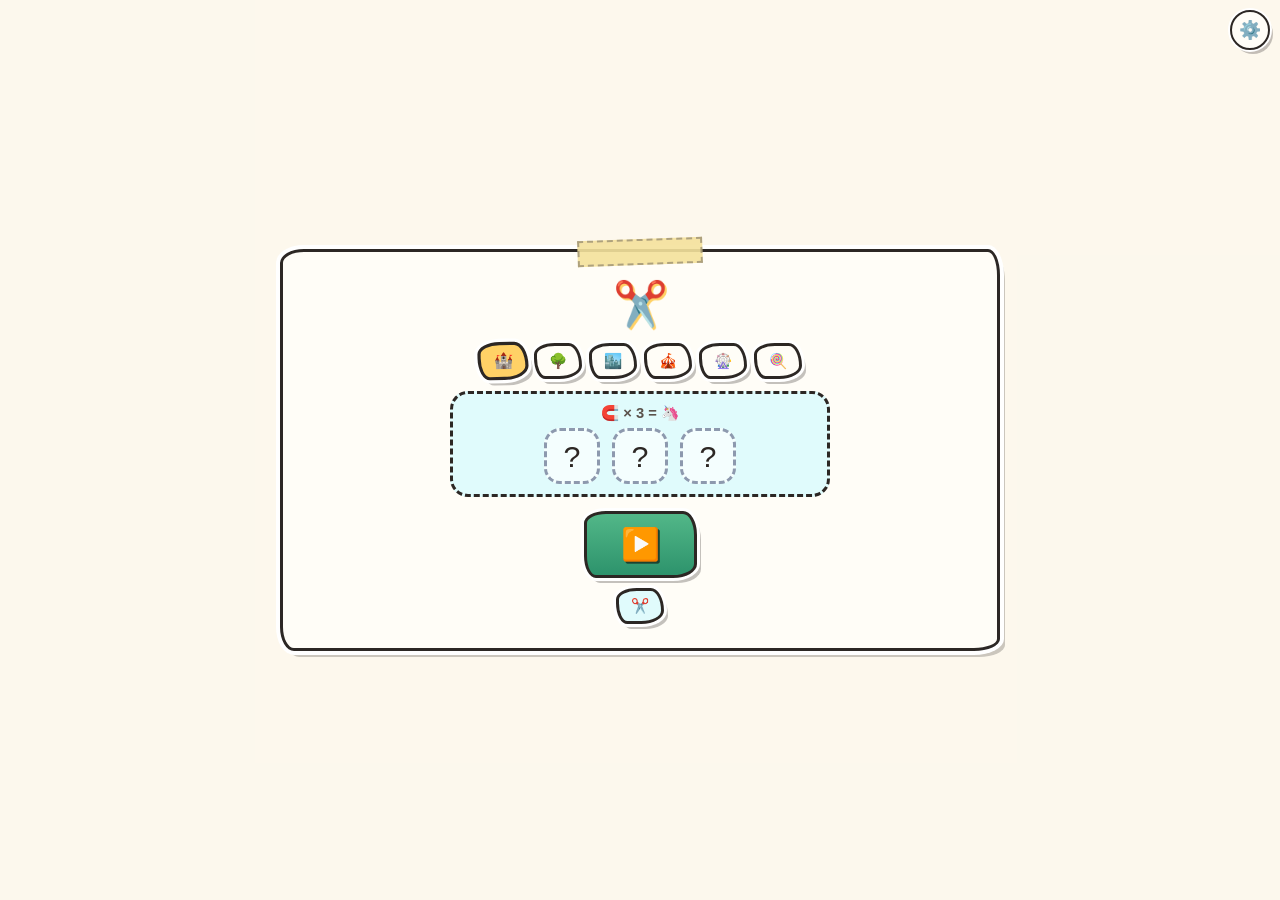
==== commit d129ac18: "Revert "refactor: extract worlds/background rendering into src/worlds.js" This reverts commit 38f7f0" ====
--- a/index.html
+++ b/index.html
@@ -953,737 +953,34 @@
       </div>
     </div>
 
-    <script>
-      /**
-       * =========================================================================
-       * 1. LJUDMOTOR (WEB AUDIO API – PRUTTAR, DJURLÄTEN & AMBIENS)
-       * =========================================================================
-       */
-      class CrayonSoundEngine {
-        constructor() {
-          this.ctx = null;
-          this.muted = false;
-          this.ambientTimer = null;
-          this.musicTimer = null;
-          this.musicStep = 0;
-          this.fartBuffers = { squeak: [], tuba: [], normal: [], all: [] };
-          this.fartsLoading = false;
-          this.lastFartBuffer = null;
-          this.buildupBuffer = null;
-          this.buildupSource = null;
-          this.buildupGain = null;
-          this.balloonBuffer = null;
-          this.bananaBuffer = null;
-        }
-
-        init() {
-          try {
-            if (!this.ctx) {
-              const AudioCtx = window.AudioContext || window.webkitAudioContext;
-              if (AudioCtx) this.ctx = new AudioCtx();
-            }
-            if (this.ctx && this.ctx.state === "suspended") {
-              this.ctx.resume();
-            }
-            this.loadFartSounds();
-          } catch (e) {}
-        }
-
-        loadFartSounds() {
-          if (!this.ctx || this.fartsLoading || this.fartBuffers.all.length) return;
-          this.fartsLoading = true;
-          // Short/snappy files = squeak, long files = tuba, mid = normal.
-          const files = [
-            { url: "assets/audio/Prutt A.wav", style: "squeak" },
-            { url: "assets/audio/Prutt C.wav", style: "squeak" },
-            { url: "assets/audio/Prutt D.wav", style: "tuba" },
-            { url: "assets/audio/Prutt E.wav", style: "normal" },
-            { url: "assets/audio/Prutt in stereo.wav", style: "normal" },
-          ];
-          files.forEach((f) => {
-            fetch(f.url)
-              .then((r) => r.arrayBuffer())
-              .then((buf) => new Promise((res, rej) => this.ctx.decodeAudioData(buf, res, rej)))
-              .then((audioBuf) => {
-                this.fartBuffers[f.style].push(audioBuf);
-                this.fartBuffers.all.push(audioBuf);
-              })
-              .catch(() => {});
-          });
-          const oneShots = [
-            { url: "assets/audio/buildup.wav", key: "buildupBuffer" },
-            { url: "assets/audio/Balloon.wav", key: "balloonBuffer" },
-            { url: "assets/audio/Banana.wav", key: "bananaBuffer" },
-          ];
-          oneShots.forEach((o) => {
-            fetch(o.url)
-              .then((r) => r.arrayBuffer())
-              .then((buf) => new Promise((res, rej) => this.ctx.decodeAudioData(buf, res, rej)))
-              .then((audioBuf) => {
-                this[o.key] = audioBuf;
-              })
-              .catch(() => {});
-          });
-        }
-
-        playSample(buffer, volume = 0.9) {
-          if (this.muted || !this.ctx || !buffer) return;
-          try {
-            const src = this.ctx.createBufferSource();
-            src.buffer = buffer;
-            const gain = this.ctx.createGain();
-            gain.gain.value = volume;
-            src.connect(gain);
-            gain.connect(this.ctx.destination);
-            src.start(0);
-          } catch (e) {}
-        }
-
-        playBalloon() {
-          this.init();
-          this.playSample(this.balloonBuffer, 1.6);
-        }
-
-        playBanana() {
-          this.init();
-          this.playSample(this.bananaBuffer, 3.0);
-        }
-
-        startBuildup() {
-          if (this.muted) return;
-          this.init();
-          if (!this.ctx || !this.buildupBuffer || this.buildupSource) return;
-          try {
-            const src = this.ctx.createBufferSource();
-            src.buffer = this.buildupBuffer;
-            const gain = this.ctx.createGain();
-            gain.gain.value = 2.8;
-            src.connect(gain);
-            gain.connect(this.ctx.destination);
-            src.start(0);
-            this.buildupSource = src;
-            this.buildupGain = gain;
-            src.onended = () => {
-              if (this.buildupSource === src) {
-                this.buildupSource = null;
-                this.buildupGain = null;
-              }
-            };
-          } catch (e) {}
-        }
-
-        stopBuildup() {
-          if (!this.buildupSource) return;
-          try {
-            const now = this.ctx.currentTime;
-            this.buildupGain.gain.cancelScheduledValues(now);
-            this.buildupGain.gain.setValueAtTime(this.buildupGain.gain.value, now);
-            this.buildupGain.gain.linearRampToValueAtTime(0.0001, now + 0.05);
-            this.buildupSource.stop(now + 0.06);
-          } catch (e) {}
-          this.buildupSource = null;
-          this.buildupGain = null;
-        }
-
-        toggleMute() {
-          this.muted = !this.muted;
-          return this.muted;
-        }
-
-        playJump() {
-          if (this.muted) return;
-          this.init();
-          if (!this.ctx) return;
-          try {
-            const now = this.ctx.currentTime;
-            const osc = this.ctx.createOscillator();
-            const gain = this.ctx.createGain();
-            osc.type = "sine";
-            osc.frequency.setValueAtTime(240, now);
-            osc.frequency.exponentialRampToValueAtTime(580, now + 0.18);
-            gain.gain.setValueAtTime(0.14, now);
-            gain.gain.exponentialRampToValueAtTime(0.001, now + 0.19);
-            osc.connect(gain);
-            gain.connect(this.ctx.destination);
-            osc.start(now);
-            osc.stop(now + 0.2);
-          } catch (e) {}
-        }
-
-        playPop() {
-          if (this.muted) return;
-          this.init();
-          if (!this.ctx) return;
-          try {
-            const now = this.ctx.currentTime;
-            const osc = this.ctx.createOscillator();
-            const gain = this.ctx.createGain();
-            osc.type = "triangle";
-            osc.frequency.setValueAtTime(420, now);
-            osc.frequency.exponentialRampToValueAtTime(860, now + 0.08);
-            gain.gain.setValueAtTime(0.12, now);
-            gain.gain.exponentialRampToValueAtTime(0.001, now + 0.09);
-            osc.connect(gain);
-            gain.connect(this.ctx.destination);
-            osc.start(now);
-            osc.stop(now + 0.1);
-          } catch (e) {}
-        }
-
-        playStar() {
-          if (this.muted) return;
-          this.init();
-          if (!this.ctx) return;
-          try {
-            const now = this.ctx.currentTime;
-            [587.33, 880].forEach((freq, idx) => {
-              const osc = this.ctx.createOscillator();
-              const gain = this.ctx.createGain();
-              osc.type = "sine";
-              osc.frequency.setValueAtTime(freq, now + idx * 0.07);
-              gain.gain.setValueAtTime(0.012, now + idx * 0.07);
-              gain.gain.exponentialRampToValueAtTime(0.0005, now + idx * 0.07 + 0.12);
-              osc.connect(gain);
-              gain.connect(this.ctx.destination);
-              osc.start(now + idx * 0.07);
-              osc.stop(now + idx * 0.07 + 0.2);
-            });
-          } catch (e) {}
-        }
-
-        playOops() {
-          if (this.muted) return;
-          this.init();
-          if (!this.ctx) return;
-          try {
-            const now = this.ctx.currentTime;
-            const osc = this.ctx.createOscillator();
-            const gain = this.ctx.createGain();
-            osc.type = "sawtooth";
-            osc.frequency.setValueAtTime(320, now);
-            osc.frequency.linearRampToValueAtTime(135, now + 0.28);
-            gain.gain.setValueAtTime(0.12, now);
-            gain.gain.exponentialRampToValueAtTime(0.001, now + 0.3);
-            osc.connect(gain);
-            gain.connect(this.ctx.destination);
-            osc.start(now);
-            osc.stop(now + 0.31);
-          } catch (e) {}
-        }
-
-        playQuack() {
-          if (this.muted) return;
-          this.init();
-          if (!this.ctx) return;
-          try {
-            const now = this.ctx.currentTime;
-            const osc = this.ctx.createOscillator();
-            const gain = this.ctx.createGain();
-            osc.type = "sawtooth";
-            osc.frequency.setValueAtTime(480, now);
-            osc.frequency.exponentialRampToValueAtTime(290, now + 0.16);
-            gain.gain.setValueAtTime(0.12, now);
-            gain.gain.exponentialRampToValueAtTime(0.001, now + 0.18);
-            osc.connect(gain);
-            gain.connect(this.ctx.destination);
-            osc.start(now);
-            osc.stop(now + 0.19);
-          } catch (e) {}
-        }
-
-        playCrabPinch() {
-          if (this.muted) return;
-          this.init();
-          if (!this.ctx) return;
-          try {
-            const now = this.ctx.currentTime;
-            [0, 0.09].forEach((offset) => {
-              const osc = this.ctx.createOscillator();
-              const gain = this.ctx.createGain();
-              osc.type = "square";
-              osc.frequency.setValueAtTime(760, now + offset);
-              osc.frequency.exponentialRampToValueAtTime(340, now + offset + 0.05);
-              gain.gain.setValueAtTime(0.09, now + offset);
-              gain.gain.exponentialRampToValueAtTime(0.001, now + offset + 0.06);
-              osc.connect(gain);
-              gain.connect(this.ctx.destination);
-              osc.start(now + offset);
-              osc.stop(now + offset + 0.07);
-            });
-          } catch (e) {}
-        }
-
-        playFart(style = "normal") {
-          if (this.muted) return;
-          this.init();
-          if (!this.ctx) return;
-          try {
-            const pool = this.fartBuffers[style]?.length
-              ? this.fartBuffers[style]
-              : this.fartBuffers.all;
-            if (!pool.length) return;
-            let buf = pool[Math.floor(Math.random() * pool.length)];
-            if (pool.length > 1 && buf === this.lastFartBuffer) {
-              buf = pool[(pool.indexOf(buf) + 1) % pool.length];
-            }
-            this.lastFartBuffer = buf;
-            const src = this.ctx.createBufferSource();
-            src.buffer = buf;
-            const gain = this.ctx.createGain();
-            gain.gain.value = 3.0;
-            src.connect(gain);
-            gain.connect(this.ctx.destination);
-            src.start(0);
-          } catch (e) {}
-        }
-
-        playDogBark(breed) {
-          if (this.muted) return;
-          this.init();
-          if (!this.ctx) return;
-          try {
-            const now = this.ctx.currentTime;
-            const osc = this.ctx.createOscillator();
-            const gain = this.ctx.createGain();
-            osc.type = "triangle";
-            const base = breed === "dachshund" ? 520 : breed === "stbernard" ? 170 : 340;
-            osc.frequency.setValueAtTime(base, now);
-            osc.frequency.exponentialRampToValueAtTime(base * 0.6, now + 0.14);
-            gain.gain.setValueAtTime(0.12, now);
-            gain.gain.exponentialRampToValueAtTime(0.001, now + 0.15);
-            osc.connect(gain);
-            gain.connect(this.ctx.destination);
-            osc.start(now);
-            osc.stop(now + 0.16);
-          } catch (e) {}
-        }
-
-        playBirdCall(species) {
-          if (this.muted) return;
-          this.init();
-          if (!this.ctx) return;
-          try {
-            const now = this.ctx.currentTime;
-            const osc = this.ctx.createOscillator();
-            const gain = this.ctx.createGain();
-            osc.type = species === "crow" ? "sawtooth" : "sine";
-            const f1 = species === "crow" ? 380 : species === "seagull" ? 920 : 760;
-            const f2 = species === "crow" ? 280 : species === "seagull" ? 640 : 1120;
-            osc.frequency.setValueAtTime(f1, now);
-            osc.frequency.exponentialRampToValueAtTime(f2, now + 0.16);
-            gain.gain.setValueAtTime(0.08, now);
-            gain.gain.exponentialRampToValueAtTime(0.001, now + 0.18);
-            osc.connect(gain);
-            gain.connect(this.ctx.destination);
-            osc.start(now);
-            osc.stop(now + 0.19);
-          } catch (e) {}
-        }
-
-        playFanfare() {
-          if (this.muted) return;
-          this.init();
-          if (!this.ctx) return;
-          try {
-            const now = this.ctx.currentTime;
-            [523.25, 659.25, 783.99, 1046.5].forEach((freq, idx) => {
-              const osc = this.ctx.createOscillator();
-              const gain = this.ctx.createGain();
-              osc.type = "triangle";
-              osc.frequency.setValueAtTime(freq, now + idx * 0.11);
-              gain.gain.setValueAtTime(0.14, now + idx * 0.11);
-              gain.gain.exponentialRampToValueAtTime(0.001, now + idx * 0.11 + 0.34);
-              osc.connect(gain);
-              gain.connect(this.ctx.destination);
-              osc.start(now + idx * 0.11);
-              osc.stop(now + idx * 0.11 + 0.36);
-            });
-          } catch (e) {}
-        }
-
-        playMusicNote() {
-          if (this.muted || state.mode !== "PLAYING") return;
-          this.init();
-          if (!this.ctx) return;
-
-          try {
-            // Glad, mjuk xylofon-/speldosemelodi i C-dur som passar 3–6-åringar
-            const melody = [
-              523.25, 0, 659.25, 587.33, 523.25, 0, 392.0, 0, 440.0, 0, 523.25, 440.0, 392.0, 0, 0, 0, 523.25, 587.33, 659.25, 783.99,
-              659.25, 0, 587.33, 0, 659.25, 523.25, 587.33, 493.88, 523.25, 0, 0, 0,
-            ];
-            const bass = [
-              261.63, 0, 0, 0, 196.0, 0, 0, 0, 220.0, 0, 0, 0, 196.0, 0, 0, 0, 261.63, 0, 0, 0, 196.0, 0, 0, 0, 174.61, 0, 196.0, 0, 261.63,
-              0, 0, 0,
-            ];
-
-            const idx = this.musicStep % melody.length;
-            this.musicStep++;
-            const now = this.ctx.currentTime;
-
-            const noteFreq = melody[idx];
-            if (noteFreq > 0) {
-              const osc = this.ctx.createOscillator();
-              const gain = this.ctx.createGain();
-              osc.type = "sine";
-              osc.frequency.setValueAtTime(noteFreq, now);
-              gain.gain.setValueAtTime(0.001, now);
-              gain.gain.linearRampToValueAtTime(0.055, now + 0.02);
-              gain.gain.exponentialRampToValueAtTime(0.001, now + 0.24);
-              osc.connect(gain);
-              gain.connect(this.ctx.destination);
-              osc.start(now);
-              osc.stop(now + 0.25);
-            }
-
-            const bassFreq = bass[idx];
-            if (bassFreq > 0) {
-              const bOsc = this.ctx.createOscillator();
-              const bGain = this.ctx.createGain();
-              bOsc.type = "triangle";
-              bOsc.frequency.setValueAtTime(bassFreq, now);
-              bGain.gain.setValueAtTime(0.001, now);
-              bGain.gain.linearRampToValueAtTime(0.045, now + 0.02);
-              bGain.gain.exponentialRampToValueAtTime(0.001, now + 0.34);
-              bOsc.connect(bGain);
-              bGain.connect(this.ctx.destination);
-              bOsc.start(now);
-              bOsc.stop(now + 0.35);
-            }
-          } catch (e) {}
-        }
-
-        startAmbient() {
-          if (this.ambientTimer) clearInterval(this.ambientTimer);
-          if (this.musicTimer) clearInterval(this.musicTimer);
-          this.musicStep = 0;
-
-          this.musicTimer = setInterval(() => {
-            this.playMusicNote();
-          }, 260);
-
-          this.ambientTimer = setInterval(() => {
-            if (this.muted || state.mode !== "PLAYING") return;
-            if (Math.random() < 0.45) {
-              this.playBirdCall(["crow", "seagull", "parrot"][Math.floor(Math.random() * 3)]);
-            }
-          }, 4200);
-        }
-      }
-
-      const sound = new CrayonSoundEngine();
-
-      /**
-       * =========================================================================
-       * 2. VÄRLDSDATA & SPELTILLSTÅND
-       * =========================================================================
-       */
-      const WORLDS = [
-        {
-          id: "fairytale",
-          name: "Sagolandskap",
-          emoji: "🏰",
-          skyTop: "#d8f3ff",
-          skyBottom: "#fff7e6",
-          hillColor: "#b7e4c7",
-          groundColor: "#74c69d",
-          propTypes: ["castle", "mushroom", "rainbow_tree"],
-        },
-        {
-          id: "park",
-          name: "Parken",
-          emoji: "🌳",
-          skyTop: "#e0fbfc",
-          skyBottom: "#fefae0",
-          hillColor: "#a3b18a",
-          groundColor: "#588157",
-          propTypes: ["duck_pond", "park_bench", "oak_tree"],
-        },
-        {
-          id: "city",
-          name: "Staden",
-          emoji: "🏙️",
-          skyTop: "#dbe7e4",
-          skyBottom: "#f8edeb",
-          hillColor: "#adb5bd",
-          groundColor: "#6c757d",
-          propTypes: ["bakery", "apartment", "traffic_light"],
-        },
-        {
-          id: "playland",
-          name: "Leklandet",
-          emoji: "🎪",
-          skyTop: "#ffccd5",
-          skyBottom: "#fff3b0",
-          hillColor: "#ffafcc",
-          groundColor: "#4cc9f0",
-          propTypes: ["ball_pit", "slide", "blocks"],
-        },
-        {
-          id: "amusement",
-          name: "Tivolit",
-          emoji: "🎡",
-          skyTop: "#cdb4db",
-          skyBottom: "#ffe5d9",
-          hillColor: "#ffc8dd",
-          groundColor: "#f4a261",
-          propTypes: ["ferris_wheel", "circus_tent", "balloon_cart"],
-        },
-        {
-          id: "candyland",
-          name: "Godislandet",
-          emoji: "🍭",
-          skyTop: "#ffd6e7",
-          skyBottom: "#fff8e7",
-          hillColor: "#ffafcc",
-          groundColor: "#ff8fab",
-          propTypes: ["gingerbread_house", "lollipop_tree", "candy_cane"],
-        },
-        {
-          id: "unicorn",
-          name: "Magic Unicorn World",
-          emoji: "🦄",
-          skyTop: "#f3c4fb",
-          skyBottom: "#e2ece9",
-          hillColor: "#dec9e9",
-          groundColor: "#b8e0d2",
-          propTypes: ["unicorn_statue", "rainbow_arch", "crystal_castle"],
-        },
-      ];
-
-      const MAGNET_ICONS = ["🌈", "👑", "🦄", "🧁", "⭐", "🏰"];
-
-      const canvas = document.getElementById("gameCanvas");
-      const ctx = canvas.getContext("2d");
-
-      const state = {
-        mode: "START",
-        character: "royal",
-        puppetColor: "#ff6b6b",
-        worldIndex: 0,
-        levelNumber: 1,
-        fastMode: false,
-        turboScroll: false,
-        stars: 0,
-        magnets: [],
-        unicornUnlocked: false,
-        worldDistance: 0,
-        levelLength: 11500,
-        candyKiosk: null,
-        lakes: [],
-        inLake: false,
-        sunSmileTimer: 0,
-        player: {
-          x: 150,
-          y: 0,
-          vy: 0,
-          isGrounded: true,
-          jumpsLeft: 2,
-          isChargingJump: false,
-          jumpCharge: 0,
-          spinAngle: 0,
-          spinDir: 1,
-          isDucking: false,
-          runCycle: 0,
-          stumbleTimer: 0,
-          slipTimer: 0,
-          slipPhase: "none",
-          crabSlowTimer: 0,
-          rainbowFartTimer: 0,
-          skateboardTimer: 0,
-          umbrellaTimer: 0,
-          umbrellaDirt: 0,
-          balloons: 0,
-          flyTimer: 0,
-          speechText: "",
-          speechTimer: 0,
-          wingFlap: 0,
-        },
-        dogs: [],
-        birds: [],
-        poops: [],
-        bananaPeels: [],
-        crabs: [],
-        seahorses: [],
-        rubberDucks: [],
-        escapedBalloons: [],
-        collectibles: [],
-        particles: [],
-        clouds: [],
-        bgElements: [],
-        spawnTimer: 1.5,
-        bananaTimer: 4.2,
-        duckTimer: 1.6,
-        starTimer: 0.8,
-        lastTime: 0,
-        wobbleTime: 0,
-      };
-
-      /**
-       * =========================================================================
-       * 3. VAXKRIT-TEXTUR & ÄKTA SAXKLIPPT PAPPERSURKLIPP
-       * =========================================================================
-       */
-      let crayonPattern = null;
-      function createCrayonPattern() {
-        const pCanvas = document.createElement("canvas");
-        pCanvas.width = 96;
-        pCanvas.height = 96;
-        const pCtx = pCanvas.getContext("2d");
-
-        pCtx.strokeStyle = "rgba(255, 255, 255, 0.24)";
-        pCtx.lineWidth = 2.2;
-        for (let i = -96; i < 192; i += 6) {
-          pCtx.beginPath();
-          pCtx.moveTo(i, 0);
-          pCtx.lineTo(i + 96, 96);
-          pCtx.stroke();
-        }
-
-        pCtx.fillStyle = "rgba(44, 39, 36, 0.045)";
-        for (let i = 0; i < 160; i++) {
-          pCtx.fillRect((i * 37) % 96, (i * 53) % 96, 2, 2);
-        }
-        return ctx.createPattern(pCanvas, "repeat");
-      }
-      crayonPattern = createCrayonPattern();
-
-      const cutoutCanvas = document.createElement("canvas");
-      const cutoutCtx = cutoutCanvas.getContext("2d");
-      const whiteMaskCanvas = document.createElement("canvas");
-      const whiteMaskCtx = whiteMaskCanvas.getContext("2d");
-      const shadowMaskCanvas = document.createElement("canvas");
-      const shadowMaskCtx = shadowMaskCanvas.getContext("2d");
-
-      // Globala papperskant- och skugginställningar (styrs via dev-panelen).
-      // "playerEdge" används inte av canvas-ritningen (spelaren renderas med
-      // DOM/SVG-filtret puppetPaperCutout) — värdet spegas bara dit vid ändring.
-      const PAPER = {
-        playerEdge: 10,
-        objectsEdge: 4.5,
-        shadowOpacity: 0.5,
-        softShadowOpacity: 0.06,
-        shadowOffsetX: -3,
-        shadowOffsetY: 0,
-        softShadowOffsetX: 0.5,
-        softShadowOffsetY: 3.5,
-      };
-
-      /**
-       * Ritar en figur som ett äkta, ojämnt saxklippt pappersurklipp med kritvit ram & autentisk pappersskugga
-       */
-      function drawWithPaperCutout(drawFn, boundsW = 220, boundsH = 220, originX = 110, originY = 110) {
-        const w = Math.max(240, boundsW);
-        const h = Math.max(240, boundsH);
-        if (cutoutCanvas.width !== w || cutoutCanvas.height !== h) {
-          cutoutCanvas.width = w;
-          cutoutCanvas.height = h;
-          whiteMaskCanvas.width = w;
-          whiteMaskCanvas.height = h;
-          shadowMaskCanvas.width = w;
-          shadowMaskCanvas.height = h;
-        }
-
-        cutoutCtx.clearRect(0, 0, w, h);
-        cutoutCtx.save();
-        cutoutCtx.translate(originX, originY);
-        drawFn(cutoutCtx);
-        cutoutCtx.restore();
-        // Bygg en solid kritvit saxklippt papperssilhuett med mjuk, lätt ojämn saxkant
-        whiteMaskCtx.clearRect(0, 0, w, h);
-        whiteMaskCtx.globalCompositeOperation = "source-over";
-        const radius = PAPER.objectsEdge;
-        const steps = 32;
-        for (let i = 0; i < steps; i++) {
-          const a = (i / steps) * Math.PI * 2;
-          const snippedR = radius + Math.sin(a * 3) * 1.1 + Math.cos(a * 5) * 0.6;
-          whiteMaskCtx.drawImage(cutoutCanvas, Math.cos(a) * snippedR, Math.sin(a) * snippedR);
-        }
-        whiteMaskCtx.globalCompositeOperation = "source-in";
-        whiteMaskCtx.fillStyle = "#ffffff";
-        whiteMaskCtx.fillRect(0, 0, w, h);
-        whiteMaskCtx.globalCompositeOperation = "source-over";
-
-        // Bygg en mjuk varm-grå pappersskugga från papperssilhuetten
-        shadowMaskCtx.clearRect(0, 0, w, h);
-        shadowMaskCtx.drawImage(whiteMaskCanvas, 0, 0);
-        shadowMaskCtx.globalCompositeOperation = "source-in";
-        shadowMaskCtx.fillStyle = "#3b332e";
-        shadowMaskCtx.fillRect(0, 0, w, h);
-        shadowMaskCtx.globalCompositeOperation = "source-over";
-
-        // 1. Autentisk flerskiktad pappersskugga (mjuk spridd skugga + skarpare kontaktskugga)
-        ctx.save();
-        ctx.globalAlpha = PAPER.softShadowOpacity;
-        for (let s = 0; s < 6; s++) {
-          const sa = (s / 6) * Math.PI * 2;
-          ctx.drawImage(
-            shadowMaskCanvas,
-            -originX + PAPER.softShadowOffsetX + Math.cos(sa) * 3.5,
-            -originY + PAPER.softShadowOffsetY + Math.sin(sa) * 3.5,
-          );
-        }
-        ctx.globalAlpha = PAPER.shadowOpacity;
-        ctx.drawImage(shadowMaskCanvas, -originX + PAPER.shadowOffsetX, -originY + PAPER.shadowOffsetY);
-        ctx.restore();
-
-        // 2. Subtil mörk papperskant + ogenomskinlig kritvit urklippskant
-        ctx.save();
-        ctx.globalAlpha = 0.22;
-        ctx.drawImage(shadowMaskCanvas, -originX - 0.8, -originY - 0.8);
-        ctx.drawImage(shadowMaskCanvas, -originX + 1.2, -originY + 1.2);
-        ctx.restore();
-        ctx.drawImage(whiteMaskCanvas, -originX, -originY);
-
-        // 3. Själva figuren ovanpå pappersurklippet
-        ctx.drawImage(cutoutCanvas, -originX, -originY);
-      }
-
-      function drawHandLine(c, x1, y1, x2, y2, width = 3, color = "#2c2724") {
-        c.save();
-        c.strokeStyle = color;
-        c.lineWidth = width;
-        c.lineCap = "round";
-        c.beginPath();
-        c.moveTo(x1, y1);
-        const mx = (x1 + x2) * 0.5 + Math.sin(x1 + y1) * 1.5;
-        const my = (y1 + y2) * 0.5 + Math.cos(x2 + y2) * 1.5;
-        c.quadraticCurveTo(mx, my, x2, y2);
-        c.stroke();
-        c.restore();
-      }
-
-      function fillRoundRect(c, x, y, w, h, r) {
-        const rad = Math.min(r, Math.abs(w) / 2, Math.abs(h) / 2);
-        c.beginPath();
-        c.moveTo(x + rad, y);
-        c.lineTo(x + w - rad, y);
-        c.quadraticCurveTo(x + w, y, x + w, y + rad);
-        c.lineTo(x + w, y + h - rad);
-        c.quadraticCurveTo(x + w, y + h, x + w - rad, y + h);
-        c.lineTo(x + rad, y + h);
-        c.quadraticCurveTo(x, y + h, x, y + h - rad);
-        c.lineTo(x, y + rad);
-        c.quadraticCurveTo(x, y, x + rad, y);
-        c.closePath();
-      }
-
-      function drawBrassFastener(c, x, y, r = 4.2) {
-        c.save();
-        c.fillStyle = "#f4a261";
-        c.strokeStyle = "#2c2724";
-        c.lineWidth = 2;
-        c.beginPath();
-        c.arc(x, y, r, 0, Math.PI * 2);
-        c.fill();
-        c.stroke();
-
-        c.fillStyle = "#fff3b0";
-        c.beginPath();
-        c.arc(x - 1, y - 1, r * 0.38, 0, Math.PI * 2);
-        c.fill();
-        c.restore();
-      }
+    <script type="module">
+      import { sound } from "./src/audio.js";
+      import { WORLDS, MAGNET_ICONS, canvas, ctx, state } from "./src/state.js";
+      import {
+        PAPER,
+        crayonPattern,
+        createCrayonPattern,
+        drawWithPaperCutout,
+        drawHandLine,
+        fillRoundRect,
+        drawBrassFastener,
+      } from "./src/paper-cutout.js";
+      import {
+        PUPPET,
+        PUPPET_FEET_X,
+        PUPPET_FEET_Y,
+        CHARACTER_META,
+        FALLBACK_CHARACTERS,
+        loadPuppet,
+        updatePuppet,
+        initCharacterPicker,
+        puppetAnimStateFor,
+        puppetSrcFor,
+        characterLabel,
+        characterEmoji,
+      } from "./src/puppet.js";
+
+
 
       /**
        * =========================================================================
@@ -3442,210 +2739,6 @@
        * 6. SPRATTELGUBBEN MED LEDADE ARMAR & BEN FÖR ALLA RÖRELSESÄTT
        * =========================================================================
        */
-      /**
-       * =========================================================================
-       * SVG-RIGGADE SPELKARAKTÄRER (inline SVG + CSS-animationer)
-       * =========================================================================
-       * Riggade .svg-filer från extern studio droppas in i svg-players/.
-       * Vi hämtar filen, injicerar den inline i <div class="puppet-wrapper">
-       * och låter studions CSS (längst ned i <style>) sköta alla rotationer
-       * via klass-byten (anim-idle / anim-run / anim-jump / anim-swim +
-       * facing-left). Ingen JS rör de animerade grupperna.
-       */
-      // Kända karaktärer med etikett + emoji. Okända filer i svg-players/
-      // får ett automatiskt namn (filnamnet med stor första bokstav) och
-      // en standard-emoji — editera här för att ge dem riktiga namn.
-      const CHARACTER_META = {
-        royal: { label: "Prins / Prinsessa", emoji: "👑" },
-        knight: { label: "Riddaren", emoji: "🛡️" },
-        wizard: { label: "Trollkarlen", emoji: "🧙" },
-        fairy: { label: "Älvan", emoji: "🧚" },
-        dragon: { label: "Draken", emoji: "🐲" },
-      };
-      const FALLBACK_CHARACTERS = Object.keys(CHARACTER_META);
-
-      function puppetSrcFor(characterKey) {
-        return characterKey ? `svg-players/${characterKey}.svg` : null;
-      }
-
-      function characterLabel(key) {
-        if (CHARACTER_META[key]) return CHARACTER_META[key].label;
-        return key.charAt(0).toUpperCase() + key.slice(1).replace(/[-_]/g, " ");
-      }
-      function characterEmoji(key) {
-        return CHARACTER_META[key] ? CHARACTER_META[key].emoji : "🎭";
-      }
-
-      // Python http.server returnerar en HTML-lista med <a href="X.svg">-länkar
-      // när man hämtar en katalog. Vi parsar den för att lista alla tillgängliga
-      // figurer. Faller tillbaka till FALLBACK_CHARACTERS om listningen misslyckas
-      // (t.ex. om spelet serveras från en server som inte har directory listing).
-      async function discoverCharacters() {
-        try {
-          const res = await fetch("svg-players/");
-          if (!res.ok) throw new Error("fetch " + res.status);
-          const html = await res.text();
-          const doc = new DOMParser().parseFromString(html, "text/html");
-          const anchors = doc.querySelectorAll("a[href]");
-          const keys = [];
-          anchors.forEach((a) => {
-            const href = a.getAttribute("href") || "";
-            if (!href.toLowerCase().endsWith(".svg")) return;
-            const filename = href.split("/").pop();
-            const key = filename.replace(/\.svg$/i, "");
-            if (key && !keys.includes(key)) keys.push(key);
-          });
-          return keys;
-        } catch (err) {
-          console.warn("Kunde inte lista svg-players/:", err);
-          return null;
-        }
-      }
-
-      function renderCharPicker(keys) {
-        const picker = document.getElementById("charPicker");
-        if (!picker) return;
-        picker.innerHTML = "";
-        keys.forEach((key) => {
-          const btn = document.createElement("button");
-          btn.className = "crayon-btn choice-chip char-chip" + (key === state.character ? " active" : "");
-          btn.dataset.char = key;
-          btn.title = characterLabel(key);
-          // Rendera figuren själv som miniatyr — ingen emoji behövs.
-          const img = document.createElement("img");
-          img.src = puppetSrcFor(key);
-          img.alt = characterLabel(key);
-          img.className = "char-thumb";
-          img.onerror = () => {
-            // Fallback till emoji om SVG saknas
-            btn.textContent = characterEmoji(key);
-          };
-          btn.appendChild(img);
-          btn.addEventListener("click", () => {
-            picker.querySelectorAll(".choice-chip").forEach((b) => b.classList.remove("active"));
-            btn.classList.add("active");
-            state.character = key;
-            loadPuppet(key);
-            sound.playPop();
-          });
-          picker.appendChild(btn);
-        });
-        // Om nuvarande state.character inte finns i listan: välj första tillgängliga
-        if (!keys.includes(state.character)) {
-          state.character = keys[0] || "royal";
-          const first = picker.querySelector(".choice-chip");
-          if (first) first.classList.add("active");
-          loadPuppet(state.character);
-        }
-      }
-
-      async function initCharacterPicker() {
-        // Visa fallback-listan direkt så startskärmen inte är tom under tiden.
-        renderCharPicker(FALLBACK_CHARACTERS);
-        const discovered = await discoverCharacters();
-        if (!discovered || discovered.length === 0) return;
-        // Sortera: kända figurer i deras definitionsordning, nya alfabetiskt sist.
-        const known = FALLBACK_CHARACTERS.filter((k) => discovered.includes(k));
-        const unknown = discovered.filter((k) => !FALLBACK_CHARACTERS.includes(k)).sort();
-        const ordered = [...known, ...unknown];
-        // Omrita bara om listan faktiskt ändrats (undviker att nollställa aktivt val).
-        const current = Array.from(document.querySelectorAll("#charPicker .choice-chip")).map(
-          (b) => b.dataset.char,
-        );
-        if (current.join(",") !== ordered.join(",")) renderCharPicker(ordered);
-      }
-
-      // SVG:n är 320×320 med fötter på y≈282. Vi placerar wrapperns (160, 282)
-      // vid spelarens (player.x, player.y) och skalar ner så att figuren blir
-      // ~95 skärmpixlar hög (matchar spelets gamla procedurella storlek).
-      const PUPPET_SCALE = 0.42;
-      const PUPPET_FEET_X = 160;
-      const PUPPET_FEET_Y = 282;
-
-      const PUPPET = {
-        ready: false,
-        currentSrc: null,
-        wrapper: null,
-        animClass: null,
-        facingLeft: false,
-        scale: 0.55, // speglas från dev-sliderns playerScale i applyDevSettings
-      };
-
-
-      async function loadPuppet(characterKey) {
-        if (!PUPPET.wrapper) PUPPET.wrapper = document.querySelector(".puppet-wrapper");
-        const src = puppetSrcFor(characterKey);
-        if (!src || !PUPPET.wrapper) {
-          PUPPET.ready = false;
-          if (PUPPET.wrapper) PUPPET.wrapper.innerHTML = "";
-          return;
-        }
-        if (PUPPET.currentSrc === src && PUPPET.ready) return;
-        PUPPET.ready = false;
-        PUPPET.currentSrc = src;
-        try {
-          const res = await fetch(src);
-          if (!res.ok) throw new Error("fetch " + res.status);
-          const text = await res.text();
-          if (PUPPET.currentSrc !== src) return; // nyare laddning hann starta
-          // Ta bort ev. XML-/DOCTYPE-prolog så det kan injiceras som HTML.
-          const clean = text
-            .replace(/<\?xml[^?]*\?>/i, "")
-            .replace(/<!DOCTYPE[^>]*>/i, "")
-            .trim();
-          PUPPET.wrapper.innerHTML = clean;
-          PUPPET.ready = true;
-          PUPPET.animClass = null; // tvinga ny klassificering nästa updatePuppet
-        } catch (err) {
-          console.warn("Kunde inte ladda puppet-SVG", src, err);
-          PUPPET.ready = false;
-          if (PUPPET.wrapper) PUPPET.wrapper.innerHTML = "";
-        }
-      }
-
-      function puppetAnimStateFor(player) {
-        if (state.mode !== "PLAYING") return "anim-idle";
-        // Bananskal: sittande fas har högst prioritet (spelaren står på marken
-        // men är "låst" i sitt-pose), därefter luftvolt bakåt under flip-fasen.
-        if (player.slipTimer > 0 && player.slipPhase === "sit") return "anim-sit";
-        if (player.slipTimer > 0 && player.slipPhase === "flip") return "anim-backflip";
-        // Volt vid dubbelhopp (framåt-snurr i luften).
-        if (player.spinAngle !== 0 && player.spinDir === 1 && !player.isGrounded) return "anim-flip";
-        if (state.inLake) return "anim-swim";
-        if (player.flyTimer > 0) return "anim-jump";
-        if (!player.isGrounded) return "anim-jump";
-        if (player.isChargingJump) return "anim-idle";
-        return "anim-run";
-      }
-
-      function updatePuppet(player) {
-        const w = PUPPET.wrapper;
-        if (!w) return;
-        if (!PUPPET.ready) {
-          w.style.visibility = "hidden";
-          return;
-        }
-        w.style.visibility = "";
-        const desiredAnim = puppetAnimStateFor(player);
-        // Simning: #character-side roterar 76° kring (165, 175) vilket ger
-        // figurens tyngdpunkt ~120 viewBox-enheter ovanför fot-ankaret. Vi
-        // skjuter wrappern nedåt proportionellt mot skalan så att huvudet
-        // precis rör vattenytan istället för att sväva ovanför den.
-        const swimDrop = desiredAnim === "anim-swim" ? 120 * PUPPET.scale : 0;
-        w.style.left = player.x - PUPPET_FEET_X + "px";
-        w.style.top = player.y - PUPPET_FEET_Y + swimDrop + "px";
-        if (desiredAnim !== PUPPET.animClass) {
-          if (PUPPET.animClass) w.classList.remove(PUPPET.animClass);
-          w.classList.add(desiredAnim);
-          PUPPET.animClass = desiredAnim;
-        }
-        // Spelet scrollar höger → figuren tittar alltid höger just nu.
-        const faceLeft = false;
-        if (faceLeft !== PUPPET.facingLeft) {
-          w.classList.toggle("facing-left", faceLeft);
-          PUPPET.facingLeft = faceLeft;
-        }
-      }
 
       function drawSprattelgubbe(player) {
         ctx.save();
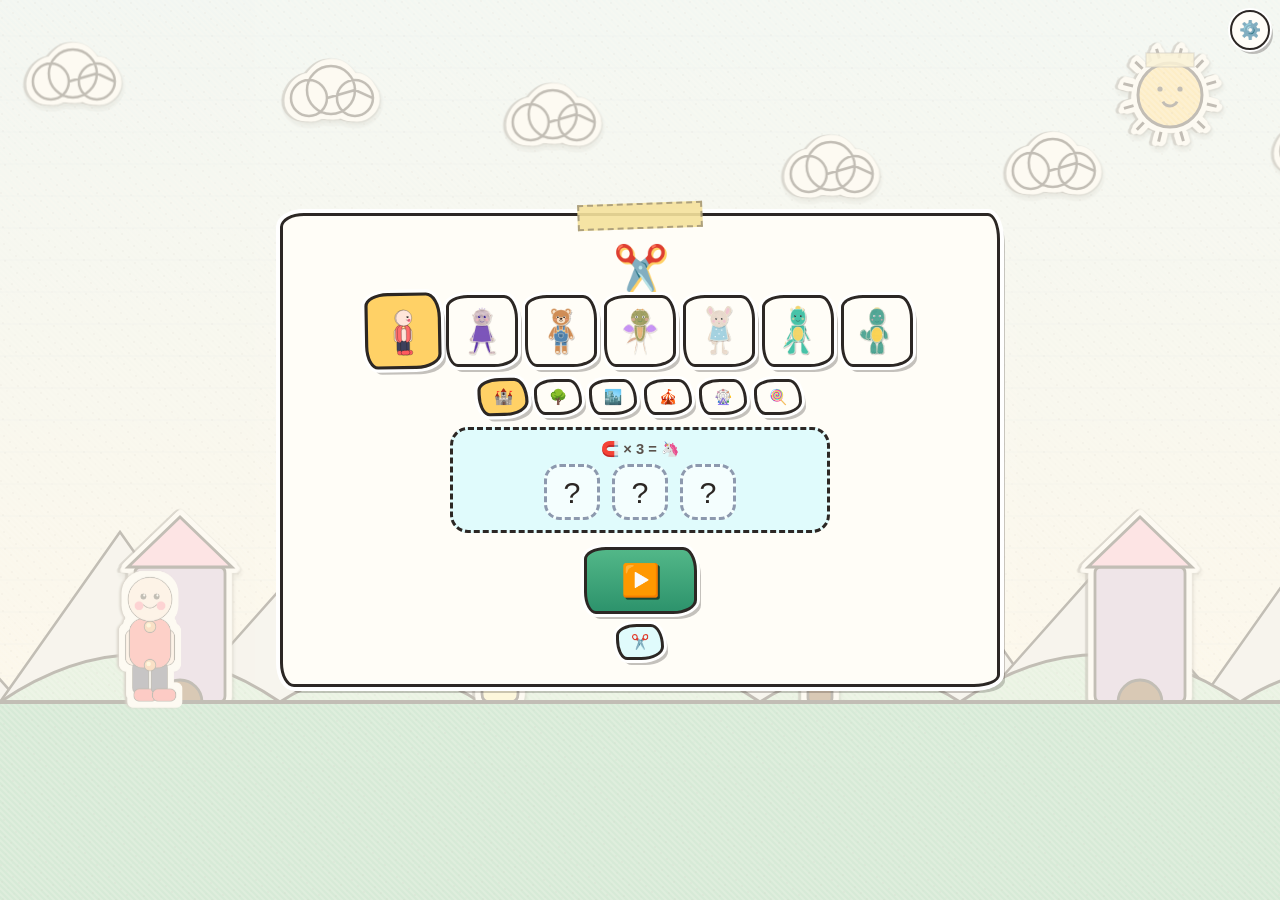
==== commit dab91803: "docs: tag moving-object systems with === SYSTEM: phase === anchors Adds searchable comments at every" ====
--- a/index.html
+++ b/index.html
@@ -953,40 +953,744 @@
       </div>
     </div>
 
-    <script type="module">
-      import { sound } from "./src/audio.js";
-      import { WORLDS, MAGNET_ICONS, canvas, ctx, state } from "./src/state.js";
-      import {
-        PAPER,
-        crayonPattern,
-        createCrayonPattern,
-        drawWithPaperCutout,
-        drawHandLine,
-        fillRoundRect,
-        drawBrassFastener,
-      } from "./src/paper-cutout.js";
-      import {
-        PUPPET,
-        PUPPET_FEET_X,
-        PUPPET_FEET_Y,
-        CHARACTER_META,
-        FALLBACK_CHARACTERS,
-        loadPuppet,
-        updatePuppet,
-        initCharacterPicker,
-        puppetAnimStateFor,
-        puppetSrcFor,
-        characterLabel,
-        characterEmoji,
-      } from "./src/puppet.js";
-
-
+    <script>
+      /**
+       * =========================================================================
+       * 1. LJUDMOTOR (WEB AUDIO API – PRUTTAR, DJURLÄTEN & AMBIENS)
+       * =========================================================================
+       */
+      class CrayonSoundEngine {
+        constructor() {
+          this.ctx = null;
+          this.muted = false;
+          this.ambientTimer = null;
+          this.musicTimer = null;
+          this.musicStep = 0;
+          this.fartBuffers = { squeak: [], tuba: [], normal: [], all: [] };
+          this.fartsLoading = false;
+          this.lastFartBuffer = null;
+          this.buildupBuffer = null;
+          this.buildupSource = null;
+          this.buildupGain = null;
+          this.balloonBuffer = null;
+          this.bananaBuffer = null;
+        }
+
+        init() {
+          try {
+            if (!this.ctx) {
+              const AudioCtx = window.AudioContext || window.webkitAudioContext;
+              if (AudioCtx) this.ctx = new AudioCtx();
+            }
+            if (this.ctx && this.ctx.state === "suspended") {
+              this.ctx.resume();
+            }
+            this.loadFartSounds();
+          } catch (e) {}
+        }
+
+        loadFartSounds() {
+          if (!this.ctx || this.fartsLoading || this.fartBuffers.all.length) return;
+          this.fartsLoading = true;
+          // Short/snappy files = squeak, long files = tuba, mid = normal.
+          const files = [
+            { url: "assets/audio/Prutt A.wav", style: "squeak" },
+            { url: "assets/audio/Prutt C.wav", style: "squeak" },
+            { url: "assets/audio/Prutt D.wav", style: "tuba" },
+            { url: "assets/audio/Prutt E.wav", style: "normal" },
+            { url: "assets/audio/Prutt in stereo.wav", style: "normal" },
+          ];
+          files.forEach((f) => {
+            fetch(f.url)
+              .then((r) => r.arrayBuffer())
+              .then((buf) => new Promise((res, rej) => this.ctx.decodeAudioData(buf, res, rej)))
+              .then((audioBuf) => {
+                this.fartBuffers[f.style].push(audioBuf);
+                this.fartBuffers.all.push(audioBuf);
+              })
+              .catch(() => {});
+          });
+          const oneShots = [
+            { url: "assets/audio/buildup.wav", key: "buildupBuffer" },
+            { url: "assets/audio/Balloon.wav", key: "balloonBuffer" },
+            { url: "assets/audio/Banana.wav", key: "bananaBuffer" },
+          ];
+          oneShots.forEach((o) => {
+            fetch(o.url)
+              .then((r) => r.arrayBuffer())
+              .then((buf) => new Promise((res, rej) => this.ctx.decodeAudioData(buf, res, rej)))
+              .then((audioBuf) => {
+                this[o.key] = audioBuf;
+              })
+              .catch(() => {});
+          });
+        }
+
+        playSample(buffer, volume = 0.9) {
+          if (this.muted || !this.ctx || !buffer) return;
+          try {
+            const src = this.ctx.createBufferSource();
+            src.buffer = buffer;
+            const gain = this.ctx.createGain();
+            gain.gain.value = volume;
+            src.connect(gain);
+            gain.connect(this.ctx.destination);
+            src.start(0);
+          } catch (e) {}
+        }
+
+        playBalloon() {
+          this.init();
+          this.playSample(this.balloonBuffer, 1.6);
+        }
+
+        playBanana() {
+          this.init();
+          this.playSample(this.bananaBuffer, 3.0);
+        }
+
+        startBuildup() {
+          if (this.muted) return;
+          this.init();
+          if (!this.ctx || !this.buildupBuffer || this.buildupSource) return;
+          try {
+            const src = this.ctx.createBufferSource();
+            src.buffer = this.buildupBuffer;
+            const gain = this.ctx.createGain();
+            gain.gain.value = 2.8;
+            src.connect(gain);
+            gain.connect(this.ctx.destination);
+            src.start(0);
+            this.buildupSource = src;
+            this.buildupGain = gain;
+            src.onended = () => {
+              if (this.buildupSource === src) {
+                this.buildupSource = null;
+                this.buildupGain = null;
+              }
+            };
+          } catch (e) {}
+        }
+
+        stopBuildup() {
+          if (!this.buildupSource) return;
+          try {
+            const now = this.ctx.currentTime;
+            this.buildupGain.gain.cancelScheduledValues(now);
+            this.buildupGain.gain.setValueAtTime(this.buildupGain.gain.value, now);
+            this.buildupGain.gain.linearRampToValueAtTime(0.0001, now + 0.05);
+            this.buildupSource.stop(now + 0.06);
+          } catch (e) {}
+          this.buildupSource = null;
+          this.buildupGain = null;
+        }
+
+        toggleMute() {
+          this.muted = !this.muted;
+          return this.muted;
+        }
+
+        playJump() {
+          if (this.muted) return;
+          this.init();
+          if (!this.ctx) return;
+          try {
+            const now = this.ctx.currentTime;
+            const osc = this.ctx.createOscillator();
+            const gain = this.ctx.createGain();
+            osc.type = "sine";
+            osc.frequency.setValueAtTime(240, now);
+            osc.frequency.exponentialRampToValueAtTime(580, now + 0.18);
+            gain.gain.setValueAtTime(0.14, now);
+            gain.gain.exponentialRampToValueAtTime(0.001, now + 0.19);
+            osc.connect(gain);
+            gain.connect(this.ctx.destination);
+            osc.start(now);
+            osc.stop(now + 0.2);
+          } catch (e) {}
+        }
+
+        playPop() {
+          if (this.muted) return;
+          this.init();
+          if (!this.ctx) return;
+          try {
+            const now = this.ctx.currentTime;
+            const osc = this.ctx.createOscillator();
+            const gain = this.ctx.createGain();
+            osc.type = "triangle";
+            osc.frequency.setValueAtTime(420, now);
+            osc.frequency.exponentialRampToValueAtTime(860, now + 0.08);
+            gain.gain.setValueAtTime(0.12, now);
+            gain.gain.exponentialRampToValueAtTime(0.001, now + 0.09);
+            osc.connect(gain);
+            gain.connect(this.ctx.destination);
+            osc.start(now);
+            osc.stop(now + 0.1);
+          } catch (e) {}
+        }
+
+        playStar() {
+          if (this.muted) return;
+          this.init();
+          if (!this.ctx) return;
+          try {
+            const now = this.ctx.currentTime;
+            [587.33, 880].forEach((freq, idx) => {
+              const osc = this.ctx.createOscillator();
+              const gain = this.ctx.createGain();
+              osc.type = "sine";
+              osc.frequency.setValueAtTime(freq, now + idx * 0.07);
+              gain.gain.setValueAtTime(0.012, now + idx * 0.07);
+              gain.gain.exponentialRampToValueAtTime(0.0005, now + idx * 0.07 + 0.12);
+              osc.connect(gain);
+              gain.connect(this.ctx.destination);
+              osc.start(now + idx * 0.07);
+              osc.stop(now + idx * 0.07 + 0.2);
+            });
+          } catch (e) {}
+        }
+
+        playOops() {
+          if (this.muted) return;
+          this.init();
+          if (!this.ctx) return;
+          try {
+            const now = this.ctx.currentTime;
+            const osc = this.ctx.createOscillator();
+            const gain = this.ctx.createGain();
+            osc.type = "sawtooth";
+            osc.frequency.setValueAtTime(320, now);
+            osc.frequency.linearRampToValueAtTime(135, now + 0.28);
+            gain.gain.setValueAtTime(0.12, now);
+            gain.gain.exponentialRampToValueAtTime(0.001, now + 0.3);
+            osc.connect(gain);
+            gain.connect(this.ctx.destination);
+            osc.start(now);
+            osc.stop(now + 0.31);
+          } catch (e) {}
+        }
+
+        playQuack() {
+          if (this.muted) return;
+          this.init();
+          if (!this.ctx) return;
+          try {
+            const now = this.ctx.currentTime;
+            const osc = this.ctx.createOscillator();
+            const gain = this.ctx.createGain();
+            osc.type = "sawtooth";
+            osc.frequency.setValueAtTime(480, now);
+            osc.frequency.exponentialRampToValueAtTime(290, now + 0.16);
+            gain.gain.setValueAtTime(0.12, now);
+            gain.gain.exponentialRampToValueAtTime(0.001, now + 0.18);
+            osc.connect(gain);
+            gain.connect(this.ctx.destination);
+            osc.start(now);
+            osc.stop(now + 0.19);
+          } catch (e) {}
+        }
+
+        playCrabPinch() {
+          if (this.muted) return;
+          this.init();
+          if (!this.ctx) return;
+          try {
+            const now = this.ctx.currentTime;
+            [0, 0.09].forEach((offset) => {
+              const osc = this.ctx.createOscillator();
+              const gain = this.ctx.createGain();
+              osc.type = "square";
+              osc.frequency.setValueAtTime(760, now + offset);
+              osc.frequency.exponentialRampToValueAtTime(340, now + offset + 0.05);
+              gain.gain.setValueAtTime(0.09, now + offset);
+              gain.gain.exponentialRampToValueAtTime(0.001, now + offset + 0.06);
+              osc.connect(gain);
+              gain.connect(this.ctx.destination);
+              osc.start(now + offset);
+              osc.stop(now + offset + 0.07);
+            });
+          } catch (e) {}
+        }
+
+        playFart(style = "normal") {
+          if (this.muted) return;
+          this.init();
+          if (!this.ctx) return;
+          try {
+            const pool = this.fartBuffers[style]?.length
+              ? this.fartBuffers[style]
+              : this.fartBuffers.all;
+            if (!pool.length) return;
+            let buf = pool[Math.floor(Math.random() * pool.length)];
+            if (pool.length > 1 && buf === this.lastFartBuffer) {
+              buf = pool[(pool.indexOf(buf) + 1) % pool.length];
+            }
+            this.lastFartBuffer = buf;
+            const src = this.ctx.createBufferSource();
+            src.buffer = buf;
+            const gain = this.ctx.createGain();
+            gain.gain.value = 3.0;
+            src.connect(gain);
+            gain.connect(this.ctx.destination);
+            src.start(0);
+          } catch (e) {}
+        }
+
+        playDogBark(breed) {
+          if (this.muted) return;
+          this.init();
+          if (!this.ctx) return;
+          try {
+            const now = this.ctx.currentTime;
+            const osc = this.ctx.createOscillator();
+            const gain = this.ctx.createGain();
+            osc.type = "triangle";
+            const base = breed === "dachshund" ? 520 : breed === "stbernard" ? 170 : 340;
+            osc.frequency.setValueAtTime(base, now);
+            osc.frequency.exponentialRampToValueAtTime(base * 0.6, now + 0.14);
+            gain.gain.setValueAtTime(0.12, now);
+            gain.gain.exponentialRampToValueAtTime(0.001, now + 0.15);
+            osc.connect(gain);
+            gain.connect(this.ctx.destination);
+            osc.start(now);
+            osc.stop(now + 0.16);
+          } catch (e) {}
+        }
+
+        playBirdCall(species) {
+          if (this.muted) return;
+          this.init();
+          if (!this.ctx) return;
+          try {
+            const now = this.ctx.currentTime;
+            const osc = this.ctx.createOscillator();
+            const gain = this.ctx.createGain();
+            osc.type = species === "crow" ? "sawtooth" : "sine";
+            const f1 = species === "crow" ? 380 : species === "seagull" ? 920 : 760;
+            const f2 = species === "crow" ? 280 : species === "seagull" ? 640 : 1120;
+            osc.frequency.setValueAtTime(f1, now);
+            osc.frequency.exponentialRampToValueAtTime(f2, now + 0.16);
+            gain.gain.setValueAtTime(0.08, now);
+            gain.gain.exponentialRampToValueAtTime(0.001, now + 0.18);
+            osc.connect(gain);
+            gain.connect(this.ctx.destination);
+            osc.start(now);
+            osc.stop(now + 0.19);
+          } catch (e) {}
+        }
+
+        playFanfare() {
+          if (this.muted) return;
+          this.init();
+          if (!this.ctx) return;
+          try {
+            const now = this.ctx.currentTime;
+            [523.25, 659.25, 783.99, 1046.5].forEach((freq, idx) => {
+              const osc = this.ctx.createOscillator();
+              const gain = this.ctx.createGain();
+              osc.type = "triangle";
+              osc.frequency.setValueAtTime(freq, now + idx * 0.11);
+              gain.gain.setValueAtTime(0.14, now + idx * 0.11);
+              gain.gain.exponentialRampToValueAtTime(0.001, now + idx * 0.11 + 0.34);
+              osc.connect(gain);
+              gain.connect(this.ctx.destination);
+              osc.start(now + idx * 0.11);
+              osc.stop(now + idx * 0.11 + 0.36);
+            });
+          } catch (e) {}
+        }
+
+        playMusicNote() {
+          if (this.muted || state.mode !== "PLAYING") return;
+          this.init();
+          if (!this.ctx) return;
+
+          try {
+            // Glad, mjuk xylofon-/speldosemelodi i C-dur som passar 3–6-åringar
+            const melody = [
+              523.25, 0, 659.25, 587.33, 523.25, 0, 392.0, 0, 440.0, 0, 523.25, 440.0, 392.0, 0, 0, 0, 523.25, 587.33, 659.25, 783.99,
+              659.25, 0, 587.33, 0, 659.25, 523.25, 587.33, 493.88, 523.25, 0, 0, 0,
+            ];
+            const bass = [
+              261.63, 0, 0, 0, 196.0, 0, 0, 0, 220.0, 0, 0, 0, 196.0, 0, 0, 0, 261.63, 0, 0, 0, 196.0, 0, 0, 0, 174.61, 0, 196.0, 0, 261.63,
+              0, 0, 0,
+            ];
+
+            const idx = this.musicStep % melody.length;
+            this.musicStep++;
+            const now = this.ctx.currentTime;
+
+            const noteFreq = melody[idx];
+            if (noteFreq > 0) {
+              const osc = this.ctx.createOscillator();
+              const gain = this.ctx.createGain();
+              osc.type = "sine";
+              osc.frequency.setValueAtTime(noteFreq, now);
+              gain.gain.setValueAtTime(0.001, now);
+              gain.gain.linearRampToValueAtTime(0.055, now + 0.02);
+              gain.gain.exponentialRampToValueAtTime(0.001, now + 0.24);
+              osc.connect(gain);
+              gain.connect(this.ctx.destination);
+              osc.start(now);
+              osc.stop(now + 0.25);
+            }
+
+            const bassFreq = bass[idx];
+            if (bassFreq > 0) {
+              const bOsc = this.ctx.createOscillator();
+              const bGain = this.ctx.createGain();
+              bOsc.type = "triangle";
+              bOsc.frequency.setValueAtTime(bassFreq, now);
+              bGain.gain.setValueAtTime(0.001, now);
+              bGain.gain.linearRampToValueAtTime(0.045, now + 0.02);
+              bGain.gain.exponentialRampToValueAtTime(0.001, now + 0.34);
+              bOsc.connect(bGain);
+              bGain.connect(this.ctx.destination);
+              bOsc.start(now);
+              bOsc.stop(now + 0.35);
+            }
+          } catch (e) {}
+        }
+
+        startAmbient() {
+          if (this.ambientTimer) clearInterval(this.ambientTimer);
+          if (this.musicTimer) clearInterval(this.musicTimer);
+          this.musicStep = 0;
+
+          this.musicTimer = setInterval(() => {
+            this.playMusicNote();
+          }, 260);
+
+          this.ambientTimer = setInterval(() => {
+            if (this.muted || state.mode !== "PLAYING") return;
+            if (Math.random() < 0.45) {
+              this.playBirdCall(["crow", "seagull", "parrot"][Math.floor(Math.random() * 3)]);
+            }
+          }, 4200);
+        }
+      }
+
+      const sound = new CrayonSoundEngine();
+
+      /**
+       * =========================================================================
+       * 2. VÄRLDSDATA & SPELTILLSTÅND
+       * =========================================================================
+       */
+      const WORLDS = [
+        {
+          id: "fairytale",
+          name: "Sagolandskap",
+          emoji: "🏰",
+          skyTop: "#d8f3ff",
+          skyBottom: "#fff7e6",
+          hillColor: "#b7e4c7",
+          groundColor: "#74c69d",
+          propTypes: ["castle", "mushroom", "rainbow_tree"],
+        },
+        {
+          id: "park",
+          name: "Parken",
+          emoji: "🌳",
+          skyTop: "#e0fbfc",
+          skyBottom: "#fefae0",
+          hillColor: "#a3b18a",
+          groundColor: "#588157",
+          propTypes: ["duck_pond", "park_bench", "oak_tree"],
+        },
+        {
+          id: "city",
+          name: "Staden",
+          emoji: "🏙️",
+          skyTop: "#dbe7e4",
+          skyBottom: "#f8edeb",
+          hillColor: "#adb5bd",
+          groundColor: "#6c757d",
+          propTypes: ["bakery", "apartment", "traffic_light"],
+        },
+        {
+          id: "playland",
+          name: "Leklandet",
+          emoji: "🎪",
+          skyTop: "#ffccd5",
+          skyBottom: "#fff3b0",
+          hillColor: "#ffafcc",
+          groundColor: "#4cc9f0",
+          propTypes: ["ball_pit", "slide", "blocks"],
+        },
+        {
+          id: "amusement",
+          name: "Tivolit",
+          emoji: "🎡",
+          skyTop: "#cdb4db",
+          skyBottom: "#ffe5d9",
+          hillColor: "#ffc8dd",
+          groundColor: "#f4a261",
+          propTypes: ["ferris_wheel", "circus_tent", "balloon_cart"],
+        },
+        {
+          id: "candyland",
+          name: "Godislandet",
+          emoji: "🍭",
+          skyTop: "#ffd6e7",
+          skyBottom: "#fff8e7",
+          hillColor: "#ffafcc",
+          groundColor: "#ff8fab",
+          propTypes: ["gingerbread_house", "lollipop_tree", "candy_cane"],
+        },
+        {
+          id: "unicorn",
+          name: "Magic Unicorn World",
+          emoji: "🦄",
+          skyTop: "#f3c4fb",
+          skyBottom: "#e2ece9",
+          hillColor: "#dec9e9",
+          groundColor: "#b8e0d2",
+          propTypes: ["unicorn_statue", "rainbow_arch", "crystal_castle"],
+        },
+      ];
+
+      const MAGNET_ICONS = ["🌈", "👑", "🦄", "🧁", "⭐", "🏰"];
+
+      const canvas = document.getElementById("gameCanvas");
+      const ctx = canvas.getContext("2d");
+
+      const state = {
+        mode: "START",
+        character: "royal",
+        puppetColor: "#ff6b6b",
+        worldIndex: 0,
+        levelNumber: 1,
+        fastMode: false,
+        turboScroll: false,
+        stars: 0,
+        magnets: [],
+        unicornUnlocked: false,
+        worldDistance: 0,
+        levelLength: 11500,
+        candyKiosk: null,
+        lakes: [],
+        inLake: false,
+        sunSmileTimer: 0,
+        player: {
+          x: 150,
+          y: 0,
+          vy: 0,
+          isGrounded: true,
+          jumpsLeft: 2,
+          isChargingJump: false,
+          jumpCharge: 0,
+          spinAngle: 0,
+          spinDir: 1,
+          isDucking: false,
+          runCycle: 0,
+          stumbleTimer: 0,
+          slipTimer: 0,
+          slipPhase: "none",
+          crabSlowTimer: 0,
+          rainbowFartTimer: 0,
+          skateboardTimer: 0,
+          umbrellaTimer: 0,
+          umbrellaDirt: 0,
+          balloons: 0,
+          flyTimer: 0,
+          speechText: "",
+          speechTimer: 0,
+          wingFlap: 0,
+        },
+        dogs: [],
+        birds: [],
+        poops: [],
+        bananaPeels: [],
+        crabs: [],
+        seahorses: [],
+        rubberDucks: [],
+        escapedBalloons: [],
+        collectibles: [],
+        particles: [],
+        clouds: [],
+        bgElements: [],
+        spawnTimer: 1.5,
+        bananaTimer: 4.2,
+        duckTimer: 1.6,
+        starTimer: 0.8,
+        lastTime: 0,
+        wobbleTime: 0,
+      };
+
+      /**
+       * =========================================================================
+       * 3. VAXKRIT-TEXTUR & ÄKTA SAXKLIPPT PAPPERSURKLIPP
+       * =========================================================================
+       */
+      let crayonPattern = null;
+      function createCrayonPattern() {
+        const pCanvas = document.createElement("canvas");
+        pCanvas.width = 96;
+        pCanvas.height = 96;
+        const pCtx = pCanvas.getContext("2d");
+
+        pCtx.strokeStyle = "rgba(255, 255, 255, 0.24)";
+        pCtx.lineWidth = 2.2;
+        for (let i = -96; i < 192; i += 6) {
+          pCtx.beginPath();
+          pCtx.moveTo(i, 0);
+          pCtx.lineTo(i + 96, 96);
+          pCtx.stroke();
+        }
+
+        pCtx.fillStyle = "rgba(44, 39, 36, 0.045)";
+        for (let i = 0; i < 160; i++) {
+          pCtx.fillRect((i * 37) % 96, (i * 53) % 96, 2, 2);
+        }
+        return ctx.createPattern(pCanvas, "repeat");
+      }
+      crayonPattern = createCrayonPattern();
+
+      const cutoutCanvas = document.createElement("canvas");
+      const cutoutCtx = cutoutCanvas.getContext("2d");
+      const whiteMaskCanvas = document.createElement("canvas");
+      const whiteMaskCtx = whiteMaskCanvas.getContext("2d");
+      const shadowMaskCanvas = document.createElement("canvas");
+      const shadowMaskCtx = shadowMaskCanvas.getContext("2d");
+
+      // Globala papperskant- och skugginställningar (styrs via dev-panelen).
+      // "playerEdge" används inte av canvas-ritningen (spelaren renderas med
+      // DOM/SVG-filtret puppetPaperCutout) — värdet spegas bara dit vid ändring.
+      const PAPER = {
+        playerEdge: 10,
+        objectsEdge: 4.5,
+        shadowOpacity: 0.5,
+        softShadowOpacity: 0.06,
+        shadowOffsetX: -3,
+        shadowOffsetY: 0,
+        softShadowOffsetX: 0.5,
+        softShadowOffsetY: 3.5,
+      };
+
+      /**
+       * Ritar en figur som ett äkta, ojämnt saxklippt pappersurklipp med kritvit ram & autentisk pappersskugga
+       */
+      function drawWithPaperCutout(drawFn, boundsW = 220, boundsH = 220, originX = 110, originY = 110) {
+        const w = Math.max(240, boundsW);
+        const h = Math.max(240, boundsH);
+        if (cutoutCanvas.width !== w || cutoutCanvas.height !== h) {
+          cutoutCanvas.width = w;
+          cutoutCanvas.height = h;
+          whiteMaskCanvas.width = w;
+          whiteMaskCanvas.height = h;
+          shadowMaskCanvas.width = w;
+          shadowMaskCanvas.height = h;
+        }
+
+        cutoutCtx.clearRect(0, 0, w, h);
+        cutoutCtx.save();
+        cutoutCtx.translate(originX, originY);
+        drawFn(cutoutCtx);
+        cutoutCtx.restore();
+        // Bygg en solid kritvit saxklippt papperssilhuett med mjuk, lätt ojämn saxkant
+        whiteMaskCtx.clearRect(0, 0, w, h);
+        whiteMaskCtx.globalCompositeOperation = "source-over";
+        const radius = PAPER.objectsEdge;
+        const steps = 32;
+        for (let i = 0; i < steps; i++) {
+          const a = (i / steps) * Math.PI * 2;
+          const snippedR = radius + Math.sin(a * 3) * 1.1 + Math.cos(a * 5) * 0.6;
+          whiteMaskCtx.drawImage(cutoutCanvas, Math.cos(a) * snippedR, Math.sin(a) * snippedR);
+        }
+        whiteMaskCtx.globalCompositeOperation = "source-in";
+        whiteMaskCtx.fillStyle = "#ffffff";
+        whiteMaskCtx.fillRect(0, 0, w, h);
+        whiteMaskCtx.globalCompositeOperation = "source-over";
+
+        // Bygg en mjuk varm-grå pappersskugga från papperssilhuetten
+        shadowMaskCtx.clearRect(0, 0, w, h);
+        shadowMaskCtx.drawImage(whiteMaskCanvas, 0, 0);
+        shadowMaskCtx.globalCompositeOperation = "source-in";
+        shadowMaskCtx.fillStyle = "#3b332e";
+        shadowMaskCtx.fillRect(0, 0, w, h);
+        shadowMaskCtx.globalCompositeOperation = "source-over";
+
+        // 1. Autentisk flerskiktad pappersskugga (mjuk spridd skugga + skarpare kontaktskugga)
+        ctx.save();
+        ctx.globalAlpha = PAPER.softShadowOpacity;
+        for (let s = 0; s < 6; s++) {
+          const sa = (s / 6) * Math.PI * 2;
+          ctx.drawImage(
+            shadowMaskCanvas,
+            -originX + PAPER.softShadowOffsetX + Math.cos(sa) * 3.5,
+            -originY + PAPER.softShadowOffsetY + Math.sin(sa) * 3.5,
+          );
+        }
+        ctx.globalAlpha = PAPER.shadowOpacity;
+        ctx.drawImage(shadowMaskCanvas, -originX + PAPER.shadowOffsetX, -originY + PAPER.shadowOffsetY);
+        ctx.restore();
+
+        // 2. Subtil mörk papperskant + ogenomskinlig kritvit urklippskant
+        ctx.save();
+        ctx.globalAlpha = 0.22;
+        ctx.drawImage(shadowMaskCanvas, -originX - 0.8, -originY - 0.8);
+        ctx.drawImage(shadowMaskCanvas, -originX + 1.2, -originY + 1.2);
+        ctx.restore();
+        ctx.drawImage(whiteMaskCanvas, -originX, -originY);
+
+        // 3. Själva figuren ovanpå pappersurklippet
+        ctx.drawImage(cutoutCanvas, -originX, -originY);
+      }
+
+      function drawHandLine(c, x1, y1, x2, y2, width = 3, color = "#2c2724") {
+        c.save();
+        c.strokeStyle = color;
+        c.lineWidth = width;
+        c.lineCap = "round";
+        c.beginPath();
+        c.moveTo(x1, y1);
+        const mx = (x1 + x2) * 0.5 + Math.sin(x1 + y1) * 1.5;
+        const my = (y1 + y2) * 0.5 + Math.cos(x2 + y2) * 1.5;
+        c.quadraticCurveTo(mx, my, x2, y2);
+        c.stroke();
+        c.restore();
+      }
+
+      function fillRoundRect(c, x, y, w, h, r) {
+        const rad = Math.min(r, Math.abs(w) / 2, Math.abs(h) / 2);
+        c.beginPath();
+        c.moveTo(x + rad, y);
+        c.lineTo(x + w - rad, y);
+        c.quadraticCurveTo(x + w, y, x + w, y + rad);
+        c.lineTo(x + w, y + h - rad);
+        c.quadraticCurveTo(x + w, y + h, x + w - rad, y + h);
+        c.lineTo(x + rad, y + h);
+        c.quadraticCurveTo(x, y + h, x, y + h - rad);
+        c.lineTo(x, y + rad);
+        c.quadraticCurveTo(x, y, x + rad, y);
+        c.closePath();
+      }
+
+      function drawBrassFastener(c, x, y, r = 4.2) {
+        c.save();
+        c.fillStyle = "#f4a261";
+        c.strokeStyle = "#2c2724";
+        c.lineWidth = 2;
+        c.beginPath();
+        c.arc(x, y, r, 0, Math.PI * 2);
+        c.fill();
+        c.stroke();
+
+        c.fillStyle = "#fff3b0";
+        c.beginPath();
+        c.arc(x - 1, y - 1, r * 0.38, 0, Math.PI * 2);
+        c.fill();
+        c.restore();
+      }
 
       /**
        * =========================================================================
        * 4. RITFUNKTIONER FÖR BANANSKAL, BADANKA, BALLONGER, SKATEBOARD, PARAPLY & BAJS
        * =========================================================================
        */
+      // === BANANAS: draw ===
       function drawBananaPeel(peel) {
         ctx.save();
         ctx.translate(peel.x, peel.y);
@@ -1080,6 +1784,7 @@
         ctx.restore();
       }
 
+      // === CRABS: draw ===
       function drawCrab(crab) {
         ctx.save();
         ctx.translate(crab.x, crab.y);
@@ -1166,6 +1871,7 @@
         ctx.restore();
       }
 
+      // === SEAHORSES: draw ===
       function drawSeahorse(seahorse) {
         ctx.save();
         const bobY = Math.sin(state.wobbleTime * 3.8 + seahorse.x * 0.03) * 8;
@@ -1270,6 +1976,7 @@
         ctx.restore();
       }
 
+      // === DUCKS: draw ===
       function drawRubberDuck(duck) {
         ctx.save();
         const bobY = Math.sin(state.wobbleTime * 6 + duck.x * 0.04) * 4;
@@ -1342,6 +2049,7 @@
         ctx.restore();
       }
 
+      // === COLLECTIBLES: draw (stars / balloons / skateboard / umbrella / apple / magnet / candy) ===
       function drawCollectible(item) {
         ctx.save();
         const bobY = Math.sin(state.wobbleTime * 5 + item.x * 0.02) * 6;
@@ -1616,6 +2324,7 @@
         ctx.restore();
       }
 
+      // === POOPS: draw ===
       function drawPoop(poop) {
         ctx.save();
         ctx.translate(poop.x, poop.y);
@@ -1703,6 +2412,7 @@
         ctx.restore();
       }
 
+      // === DOGS: draw ===
       function drawDog(dog) {
         ctx.save();
         ctx.translate(dog.x, dog.y);
@@ -1840,6 +2550,7 @@
         ctx.restore();
       }
 
+      // === BIRDS: draw ===
       function drawBird(bird) {
         ctx.save();
         ctx.translate(bird.x, bird.y);
@@ -2739,7 +3450,212 @@
        * 6. SPRATTELGUBBEN MED LEDADE ARMAR & BEN FÖR ALLA RÖRELSESÄTT
        * =========================================================================
        */
-
+      /**
+       * =========================================================================
+       * SVG-RIGGADE SPELKARAKTÄRER (inline SVG + CSS-animationer)
+       * =========================================================================
+       * Riggade .svg-filer från extern studio droppas in i svg-players/.
+       * Vi hämtar filen, injicerar den inline i <div class="puppet-wrapper">
+       * och låter studions CSS (längst ned i <style>) sköta alla rotationer
+       * via klass-byten (anim-idle / anim-run / anim-jump / anim-swim +
+       * facing-left). Ingen JS rör de animerade grupperna.
+       */
+      // Kända karaktärer med etikett + emoji. Okända filer i svg-players/
+      // får ett automatiskt namn (filnamnet med stor första bokstav) och
+      // en standard-emoji — editera här för att ge dem riktiga namn.
+      const CHARACTER_META = {
+        royal: { label: "Prins / Prinsessa", emoji: "👑" },
+        knight: { label: "Riddaren", emoji: "🛡️" },
+        wizard: { label: "Trollkarlen", emoji: "🧙" },
+        fairy: { label: "Älvan", emoji: "🧚" },
+        dragon: { label: "Draken", emoji: "🐲" },
+      };
+      const FALLBACK_CHARACTERS = Object.keys(CHARACTER_META);
+
+      function puppetSrcFor(characterKey) {
+        return characterKey ? `svg-players/${characterKey}.svg` : null;
+      }
+
+      function characterLabel(key) {
+        if (CHARACTER_META[key]) return CHARACTER_META[key].label;
+        return key.charAt(0).toUpperCase() + key.slice(1).replace(/[-_]/g, " ");
+      }
+      function characterEmoji(key) {
+        return CHARACTER_META[key] ? CHARACTER_META[key].emoji : "🎭";
+      }
+
+      // Python http.server returnerar en HTML-lista med <a href="X.svg">-länkar
+      // när man hämtar en katalog. Vi parsar den för att lista alla tillgängliga
+      // figurer. Faller tillbaka till FALLBACK_CHARACTERS om listningen misslyckas
+      // (t.ex. om spelet serveras från en server som inte har directory listing).
+      async function discoverCharacters() {
+        try {
+          const res = await fetch("svg-players/");
+          if (!res.ok) throw new Error("fetch " + res.status);
+          const html = await res.text();
+          const doc = new DOMParser().parseFromString(html, "text/html");
+          const anchors = doc.querySelectorAll("a[href]");
+          const keys = [];
+          anchors.forEach((a) => {
+            const href = a.getAttribute("href") || "";
+            if (!href.toLowerCase().endsWith(".svg")) return;
+            const filename = href.split("/").pop();
+            const key = filename.replace(/\.svg$/i, "");
+            if (key && !keys.includes(key)) keys.push(key);
+          });
+          return keys;
+        } catch (err) {
+          console.warn("Kunde inte lista svg-players/:", err);
+          return null;
+        }
+      }
+
+      function renderCharPicker(keys) {
+        const picker = document.getElementById("charPicker");
+        if (!picker) return;
+        picker.innerHTML = "";
+        keys.forEach((key) => {
+          const btn = document.createElement("button");
+          btn.className = "crayon-btn choice-chip char-chip" + (key === state.character ? " active" : "");
+          btn.dataset.char = key;
+          btn.title = characterLabel(key);
+          // Rendera figuren själv som miniatyr — ingen emoji behövs.
+          const img = document.createElement("img");
+          img.src = puppetSrcFor(key);
+          img.alt = characterLabel(key);
+          img.className = "char-thumb";
+          img.onerror = () => {
+            // Fallback till emoji om SVG saknas
+            btn.textContent = characterEmoji(key);
+          };
+          btn.appendChild(img);
+          btn.addEventListener("click", () => {
+            picker.querySelectorAll(".choice-chip").forEach((b) => b.classList.remove("active"));
+            btn.classList.add("active");
+            state.character = key;
+            loadPuppet(key);
+            sound.playPop();
+          });
+          picker.appendChild(btn);
+        });
+        // Om nuvarande state.character inte finns i listan: välj första tillgängliga
+        if (!keys.includes(state.character)) {
+          state.character = keys[0] || "royal";
+          const first = picker.querySelector(".choice-chip");
+          if (first) first.classList.add("active");
+          loadPuppet(state.character);
+        }
+      }
+
+      async function initCharacterPicker() {
+        // Visa fallback-listan direkt så startskärmen inte är tom under tiden.
+        renderCharPicker(FALLBACK_CHARACTERS);
+        const discovered = await discoverCharacters();
+        if (!discovered || discovered.length === 0) return;
+        // Sortera: kända figurer i deras definitionsordning, nya alfabetiskt sist.
+        const known = FALLBACK_CHARACTERS.filter((k) => discovered.includes(k));
+        const unknown = discovered.filter((k) => !FALLBACK_CHARACTERS.includes(k)).sort();
+        const ordered = [...known, ...unknown];
+        // Omrita bara om listan faktiskt ändrats (undviker att nollställa aktivt val).
+        const current = Array.from(document.querySelectorAll("#charPicker .choice-chip")).map(
+          (b) => b.dataset.char,
+        );
+        if (current.join(",") !== ordered.join(",")) renderCharPicker(ordered);
+      }
+
+      // SVG:n är 320×320 med fötter på y≈282. Vi placerar wrapperns (160, 282)
+      // vid spelarens (player.x, player.y) och skalar ner så att figuren blir
+      // ~95 skärmpixlar hög (matchar spelets gamla procedurella storlek).
+      const PUPPET_SCALE = 0.42;
+      const PUPPET_FEET_X = 160;
+      const PUPPET_FEET_Y = 282;
+
+      const PUPPET = {
+        ready: false,
+        currentSrc: null,
+        wrapper: null,
+        animClass: null,
+        facingLeft: false,
+        scale: 0.55, // speglas från dev-sliderns playerScale i applyDevSettings
+      };
+
+
+      async function loadPuppet(characterKey) {
+        if (!PUPPET.wrapper) PUPPET.wrapper = document.querySelector(".puppet-wrapper");
+        const src = puppetSrcFor(characterKey);
+        if (!src || !PUPPET.wrapper) {
+          PUPPET.ready = false;
+          if (PUPPET.wrapper) PUPPET.wrapper.innerHTML = "";
+          return;
+        }
+        if (PUPPET.currentSrc === src && PUPPET.ready) return;
+        PUPPET.ready = false;
+        PUPPET.currentSrc = src;
+        try {
+          const res = await fetch(src);
+          if (!res.ok) throw new Error("fetch " + res.status);
+          const text = await res.text();
+          if (PUPPET.currentSrc !== src) return; // nyare laddning hann starta
+          // Ta bort ev. XML-/DOCTYPE-prolog så det kan injiceras som HTML.
+          const clean = text
+            .replace(/<\?xml[^?]*\?>/i, "")
+            .replace(/<!DOCTYPE[^>]*>/i, "")
+            .trim();
+          PUPPET.wrapper.innerHTML = clean;
+          PUPPET.ready = true;
+          PUPPET.animClass = null; // tvinga ny klassificering nästa updatePuppet
+        } catch (err) {
+          console.warn("Kunde inte ladda puppet-SVG", src, err);
+          PUPPET.ready = false;
+          if (PUPPET.wrapper) PUPPET.wrapper.innerHTML = "";
+        }
+      }
+
+      function puppetAnimStateFor(player) {
+        if (state.mode !== "PLAYING") return "anim-idle";
+        // Bananskal: sittande fas har högst prioritet (spelaren står på marken
+        // men är "låst" i sitt-pose), därefter luftvolt bakåt under flip-fasen.
+        if (player.slipTimer > 0 && player.slipPhase === "sit") return "anim-sit";
+        if (player.slipTimer > 0 && player.slipPhase === "flip") return "anim-backflip";
+        // Volt vid dubbelhopp (framåt-snurr i luften).
+        if (player.spinAngle !== 0 && player.spinDir === 1 && !player.isGrounded) return "anim-flip";
+        if (state.inLake) return "anim-swim";
+        if (player.flyTimer > 0) return "anim-jump";
+        if (!player.isGrounded) return "anim-jump";
+        if (player.isChargingJump) return "anim-idle";
+        return "anim-run";
+      }
+
+      function updatePuppet(player) {
+        const w = PUPPET.wrapper;
+        if (!w) return;
+        if (!PUPPET.ready) {
+          w.style.visibility = "hidden";
+          return;
+        }
+        w.style.visibility = "";
+        const desiredAnim = puppetAnimStateFor(player);
+        // Simning: #character-side roterar 76° kring (165, 175) vilket ger
+        // figurens tyngdpunkt ~120 viewBox-enheter ovanför fot-ankaret. Vi
+        // skjuter wrappern nedåt proportionellt mot skalan så att huvudet
+        // precis rör vattenytan istället för att sväva ovanför den.
+        const swimDrop = desiredAnim === "anim-swim" ? 120 * PUPPET.scale : 0;
+        w.style.left = player.x - PUPPET_FEET_X + "px";
+        w.style.top = player.y - PUPPET_FEET_Y + swimDrop + "px";
+        if (desiredAnim !== PUPPET.animClass) {
+          if (PUPPET.animClass) w.classList.remove(PUPPET.animClass);
+          w.classList.add(desiredAnim);
+          PUPPET.animClass = desiredAnim;
+        }
+        // Spelet scrollar höger → figuren tittar alltid höger just nu.
+        const faceLeft = false;
+        if (faceLeft !== PUPPET.facingLeft) {
+          w.classList.toggle("facing-left", faceLeft);
+          PUPPET.facingLeft = faceLeft;
+        }
+      }
+
+      // === PLAYER: draw (SVG puppet positioning + canvas accessories like balloons, umbrella, speech bubble) ===
       function drawSprattelgubbe(player) {
         ctx.save();
         ctx.translate(player.x, player.y);
@@ -3503,6 +4419,7 @@
         const height = canvas.height;
         const groundY = getGroundY(height);
 
+        // === CLOUDS + SUN: update (sky bg movement, bounce reaction when tapped) ===
         // Moln & sol rör sig och animeras alltid mjukt i bakgrunden
         if (state.sunSmileTimer > 0) state.sunSmileTimer -= dt;
         for (const cloud of state.clouds) {
@@ -3562,6 +4479,7 @@
         const pct = Math.min(100, Math.floor((state.worldDistance / state.levelLength) * 100));
         document.getElementById("progressCount").textContent = `${pct}%`;
 
+        // === PROPS + LAKES: scroll (background decor like trees/castles, lakes slide past) ===
         // Flytta bakgrundsrekvisita & sjöar
         const world = WORLDS[state.worldIndex];
         for (const prop of state.bgElements) {
@@ -3711,6 +4629,7 @@
           p.runCycle += dt * (currentSpeed * 0.048);
         }
 
+        // === DOGS + BIRDS: spawn (via state.spawnTimer, tunat av WORLD_SPAWN_RATES) ===
         // Spawna hundar & fåglar
         const spawnOnLake = state.lakes.some((l) => width + 80 > l.x - 40 && width + 80 < l.x + l.width + 40);
         state.spawnTimer -= dt;
@@ -3738,6 +4657,7 @@
           }
           state.spawnTimer = Math.max(1.9, 3.4 - progressRatio * 0.85) + Math.random() * 1.25;
         }
+        // === BANANAS: spawn (ground peels, state.bananaTimer, never near lakes) ===
         // Spawna halkiga bananskal på marken (glesare för lugnare tempo och aldrig precis efter en sjö)
         const nearOrAfterLake = state.lakes.some((l) => width + 90 > l.x - 160 && width + 90 < l.x + l.width + 380);
         state.bananaTimer -= dt;
@@ -3756,6 +4676,7 @@
         // spelaren innan de drivits in i start-zonen och rensas bort.
         const LAKE_DUCK_PADDING = 500;
         const DUCK_SPAWN_BUFFER = 650;
+        // === DUCKS: spawn (only in lakes, controlled by state.duckTimer) ===
         state.duckTimer -= dt;
         const spawnWorldX = Math.max(width + 70, p.x + 900);
         const lakeAtSpawn = state.lakes.find(
@@ -3783,6 +4704,7 @@
           }
         }
 
+        // === DUCKS: update (float + collision) ===
         // Uppdatera badankor i sjön
         for (let i = state.rubberDucks.length - 1; i >= 0; i--) {
           const duck = state.rubberDucks[i];
@@ -3801,6 +4723,7 @@
           if (duck.x < -90) state.rubberDucks.splice(i, 1);
         }
 
+        // === SEAHORSES: update (bob in lake + greeting / star bonus) ===
         // Uppdatera snälla sjöhästar i sjön
         for (let i = state.seahorses.length - 1; i >= 0; i--) {
           const sh = state.seahorses[i];
@@ -3820,6 +4743,7 @@
           if (sh.x < -100) state.seahorses.splice(i, 1);
         }
 
+        // === BANANAS: update (slip/trip collision + despawn) ===
         // Uppdatera bananskal
         for (let i = state.bananaPeels.length - 1; i >= 0; i--) {
           const peel = state.bananaPeels[i];
@@ -3858,6 +4782,7 @@
           if (peel.x < -90) state.bananaPeels.splice(i, 1);
         }
 
+        // === CRABS: update (walk patrol + pinch collision) ===
         // Uppdatera krabborna (både på stranden före sjön och nere på sjöbotten!)
         const lakeDepth = Math.min(130, (height - groundY) * 0.72);
         for (let i = state.crabs.length - 1; i >= 0; i--) {
@@ -3892,6 +4817,7 @@
           if (crab.x < -100) state.crabs.splice(i, 1);
         }
 
+        // === ESCAPED BALLOONS: update (drift upward + despawn when above screen) ===
         // Uppdatera tappade ballonger som flyger upp i skyn
         for (let i = state.escapedBalloons.length - 1; i >= 0; i--) {
           const eb = state.escapedBalloons[i];
@@ -3901,6 +4827,7 @@
           if (eb.y < -120) state.escapedBalloons.splice(i, 1);
         }
 
+        // === DOGS: update (walk, poop drop, despawn) ===
         // Uppdatera hundar
         for (let i = state.dogs.length - 1; i >= 0; i--) {
           const dog = state.dogs[i];
@@ -3919,6 +4846,7 @@
           if (dog.x < -120) state.dogs.splice(i, 1);
         }
 
+        // === BIRDS: update (fly, poop drop, despawn) ===
         // Uppdatera fåglar
         for (let i = state.birds.length - 1; i >= 0; i--) {
           const bird = state.birds[i];
@@ -3931,6 +4859,7 @@
           if (bird.x < -100) state.birds.splice(i, 1);
         }
 
+        // === COLLECTIBLES: spawn (stars/candy, balloons, skateboard, umbrella, apple — tempo via state.starTimer) ===
         // Spawna stjärnor (eller godis i Godislandet!), ballonger, skateboard, paraply & prutt-äpplen
         state.starTimer -= dt;
         if (state.starTimer <= 0 && !state.candyKiosk) {
@@ -3978,6 +4907,7 @@
           state.starTimer = p.flyTimer > 0 ? 0.52 : 1.45 + Math.random() * 0.75;
         }
 
+        // === COLLECTIBLES: update (scroll + pickup collision) ===
         // Uppdatera insamlingsbara föremål
         for (let i = state.collectibles.length - 1; i >= 0; i--) {
           const item = state.collectibles[i];
@@ -4038,6 +4968,7 @@
           if (item.x < -70) state.collectibles.splice(i, 1);
         }
 
+        // === POOPS: update (fall, splat, hit collision) ===
         // Uppdatera bajs & kollisioner
         for (let i = state.poops.length - 1; i >= 0; i--) {
           const poop = state.poops[i];
@@ -4111,6 +5042,7 @@
           if (poop.x < -80) state.poops.splice(i, 1);
         }
 
+        // === PARTICLES: update (confetti/dust decay) ===
         // Uppdatera partiklar
         for (let i = state.particles.length - 1; i >= 0; i--) {
           const pt = state.particles[i];
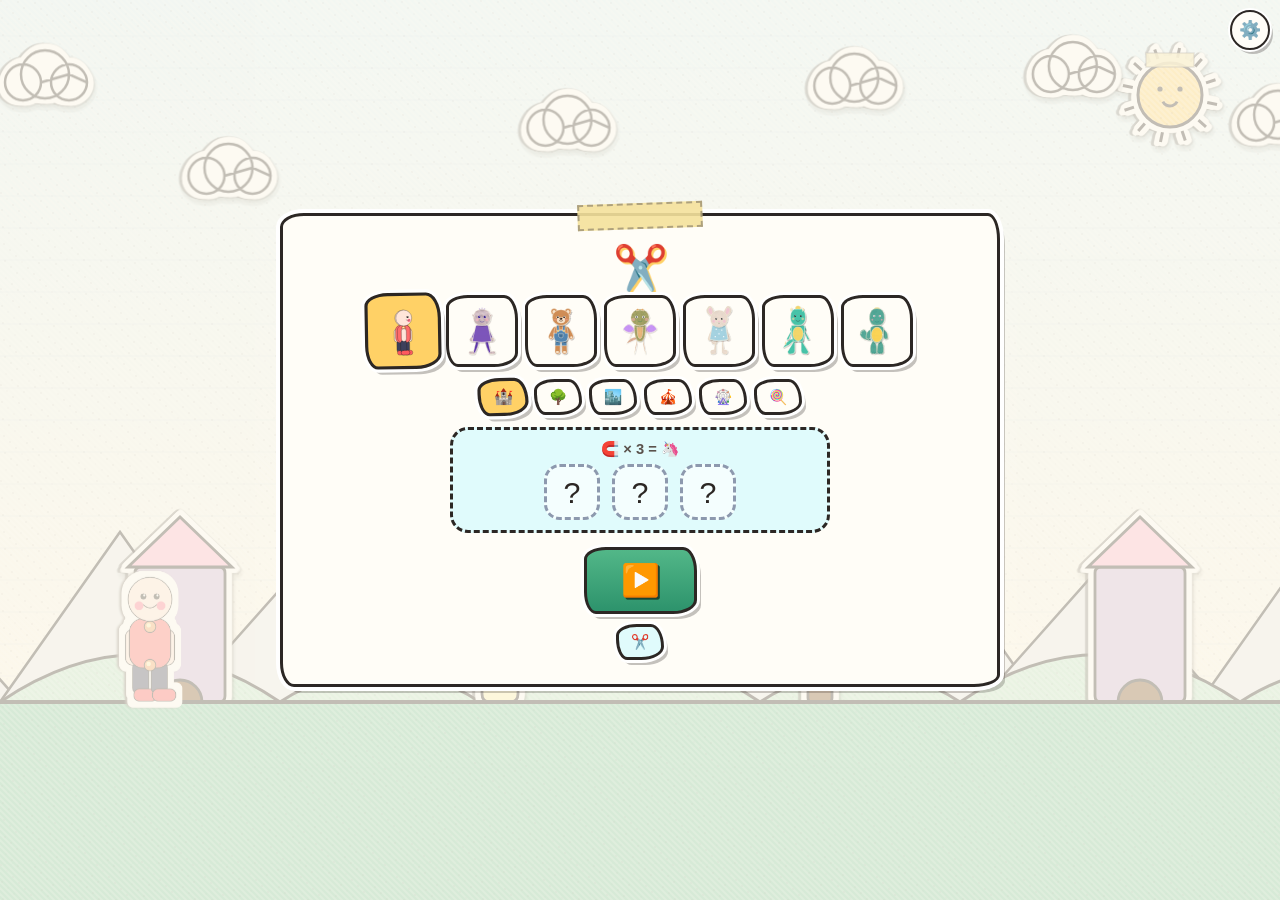
==== commit 63c5e0bb: "balance: skateboard spawns 2.5× oftare (6 % → 15 %) Tidigare: roll-band 0.21–0.27 (6 %) delat med 21" ====
--- a/index.html
+++ b/index.html
@@ -4886,13 +4886,15 @@
             itemType = "balloon";
             itemY = groundY - 155;
             color = ["#ff595e", "#ffd166", "#4cc9f0"][p.balloons % 3];
-          } else if (roll < 0.27 && p.skateboardTimer <= 0) {
+          } else if (roll < 0.36 && p.skateboardTimer <= 0) {
+            // Skateboard-bandet utökat (var 0.21–0.27 = 6 %) → nu 0.21–0.36 = 15 %
+            // för att den ska dyka upp märkbart under en bana istället för nästan aldrig.
             itemType = "skateboard";
             itemY = groundY - 36;
-          } else if (roll < 0.3 && p.umbrellaTimer <= 0) {
+          } else if (roll < 0.42 && p.umbrellaTimer <= 0) {
             itemType = "umbrella";
             itemY = groundY - 95;
-          } else if (roll < 0.35 && p.rainbowFartTimer <= 0) {
+          } else if (roll < 0.48 && p.rainbowFartTimer <= 0) {
             itemType = "apple";
             itemY = groundY - 46;
           }
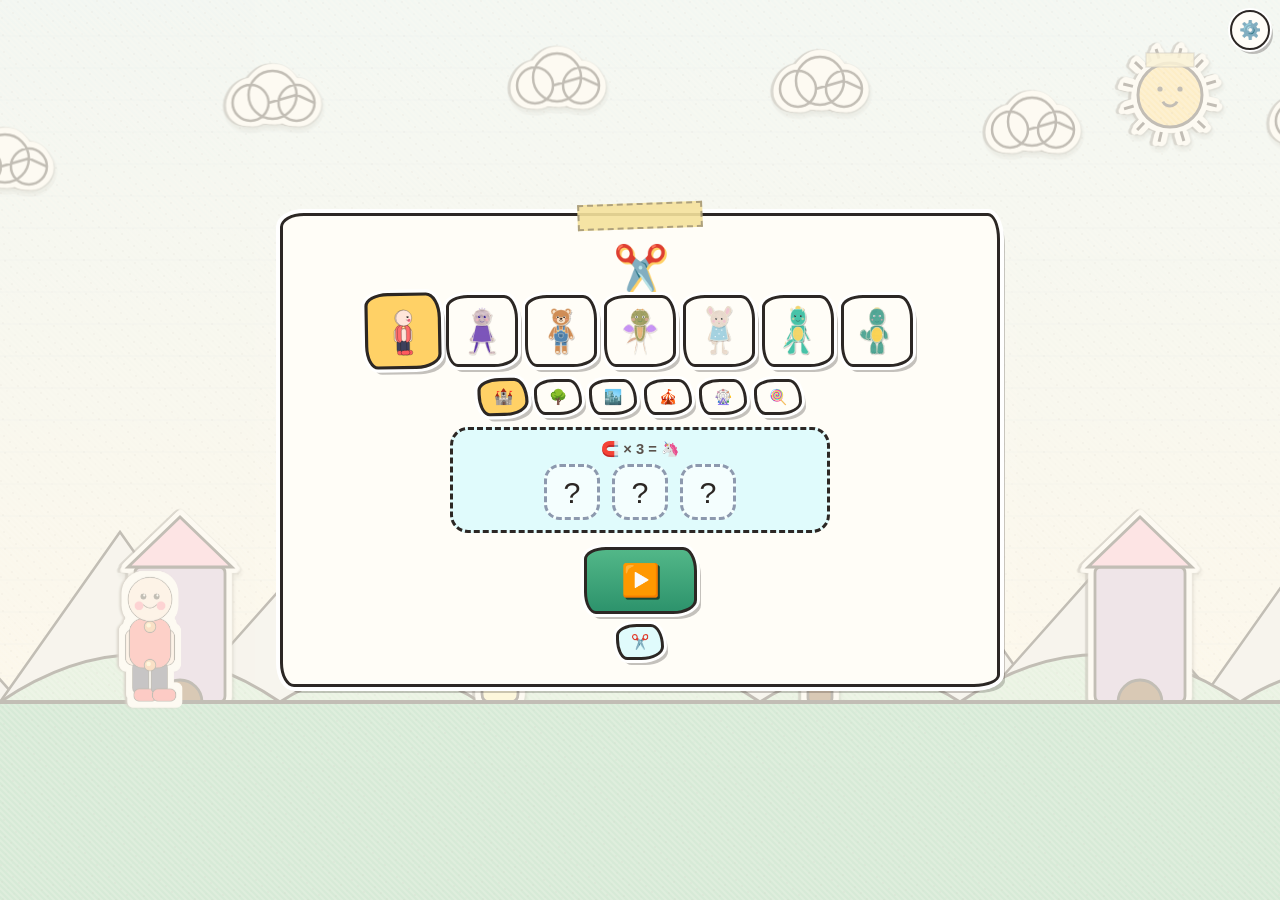
==== commit 0fd908c9: "feat: anim-buildup — figuren fortsätter springa men tittar rakt på spelaren Ny animation som triggas" ====
--- a/index.html
+++ b/index.html
@@ -690,6 +690,42 @@
       @keyframes puppetSitArmB {
         from { transform: rotate(54deg); }
         to   { transform: rotate(-54deg); }
+      }
+
+      /* =========================================================
+         8. HOPPLADDNING (BUILDUP – SIDOKROPP + FRAMIFRÅN-HUVUD)
+         Figuren fortsätter springa i sidoprofil, men huvudet vänds
+         mot spelaren med en förtvivlad, skakande min.
+         ========================================================= */
+      /* Visa både vyer: sido-kroppen springer vidare, front-huvudet
+         läggs ovanpå (sido-huvudet göms så det inte blir dubbletter). */
+      .puppet-wrapper.anim-buildup #character-front { display: inline; }
+      .puppet-wrapper.anim-buildup #character-side  { display: inline; }
+
+      /* Göm ALLT i front-vyn utom huvudet — vi vill bara ha ansiktet. */
+      .puppet-wrapper.anim-buildup #front-torso-group > *:not(#front-head) { display: none; }
+
+      /* Göm sido-huvudet så front-huvudet tar dess plats. */
+      .puppet-wrapper.anim-buildup #side-head { display: none; }
+
+      /* Sido-kroppen fortsätter sin spring-cykel. */
+      .puppet-wrapper.anim-buildup #character-side    { animation: puppetRunBody 0.56s ease-in-out infinite; }
+      .puppet-wrapper.anim-buildup #side-tailOrCape   { animation: puppetRunTail 0.34s ease-in-out infinite; }
+      .puppet-wrapper.anim-buildup #side-armFront     { animation: puppetRunArmF 0.56s ease-in-out infinite; }
+      .puppet-wrapper.anim-buildup #side-armBack      { animation: puppetRunArmB 0.56s ease-in-out infinite; }
+      .puppet-wrapper.anim-buildup #side-legFront     { animation: puppetRunLegF 0.56s ease-in-out infinite; }
+      .puppet-wrapper.anim-buildup #side-legBack      { animation: puppetRunLegB 0.56s ease-in-out infinite; }
+
+      /* Front-huvudet skakar snabbt av nervositet / förtvivlan. */
+      .puppet-wrapper.anim-buildup #front-head {
+        animation: puppetBuildupHeadShake 0.14s ease-in-out infinite;
+      }
+
+      @keyframes puppetBuildupHeadShake {
+        0%, 100% { transform: rotate(-5deg) translateY(1px); }
+        25%      { transform: rotate(6deg)  translateY(-1px); }
+        50%      { transform: rotate(-5deg) translateY(1px); }
+        75%      { transform: rotate(6deg)  translateY(-1px); }
       }
 
       /* =========================================================
@@ -3622,7 +3658,7 @@
         if (state.inLake) return "anim-swim";
         if (player.flyTimer > 0) return "anim-jump";
         if (!player.isGrounded) return "anim-jump";
-        if (player.isChargingJump) return "anim-idle";
+        if (player.isChargingJump) return "anim-buildup";
         return "anim-run";
       }
 
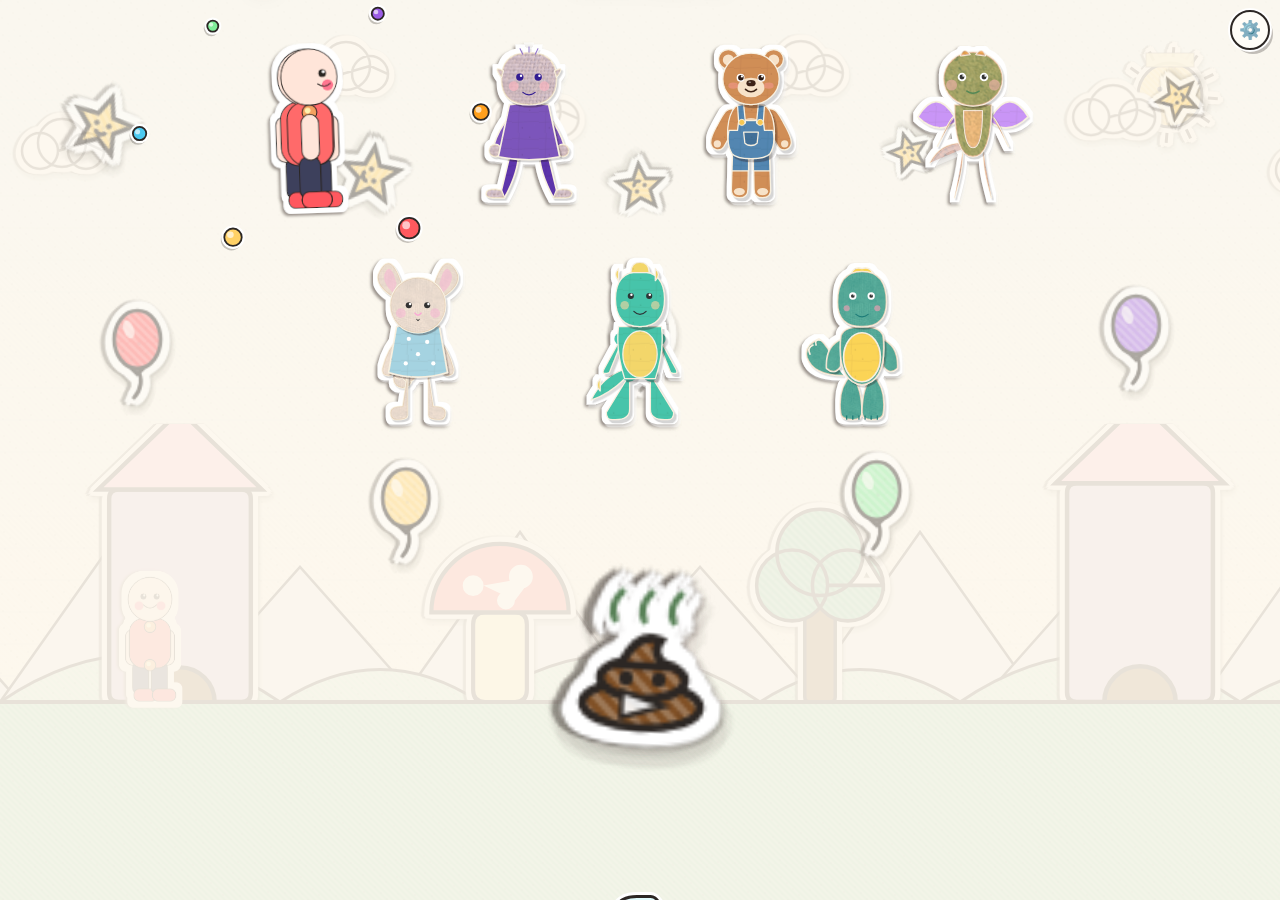
==== commit 0d93c26b: "feat: sköldpaddeplattformar, skateboard-förbättringar, paraply & fågelanimation - Sköldpaddor i sjön" ====
--- a/index.html
+++ b/index.html
@@ -163,7 +163,7 @@
         position: fixed;
         inset: 0;
         z-index: 20;
-        background: rgba(253, 248, 238, 0.72);
+        background: rgba(253, 248, 238, 0.90);
         display: flex;
         align-items: center;
         justify-content: center;
@@ -171,10 +171,80 @@
         overflow-y: auto;
       }
 
+      .menu-deco-canvas {
+        position: absolute;
+        inset: 0;
+        width: 100%;
+        height: 100%;
+        pointer-events: none;
+        z-index: 0;
+        opacity: 0.38;
+      }
+
       .start-card {
-        max-width: 720px;
+        position: relative;
+        z-index: 1;
+        background: transparent !important;
+        border: none !important;
+        box-shadow: none !important;
+      }
+
+      .menu-game-title {
+        font-size: clamp(2.2rem, 7vw, 3.8rem) !important;
+        color: #ff595e;
+        text-shadow: 3px 3px 0 #ffd166, 0 5px 14px rgba(44, 39, 36, 0.18) !important;
+        letter-spacing: 0.01em;
+        line-height: 1.0;
+      }
+
+      .menu-logo {
+        display: block;
         width: 100%;
-        padding: clamp(14px, 3vw, 24px);
+        max-width: min(90vw, 770px);
+        margin: 0 auto clamp(20px, 4vw, 36px);
+        filter: drop-shadow(3px 5px 0px rgba(44, 39, 36, 0.35))
+                drop-shadow(0px 3px 10px rgba(44, 39, 36, 0.18));
+      }
+
+      /* Karaktärsknappar: frilagda figurer utan ram */
+      #charPicker .char-chip {
+        background: transparent !important;
+        border: none !important;
+        box-shadow: none !important;
+        width: clamp(120px, 24vw, 200px);
+        height: clamp(120px, 24vw, 200px);
+        padding: 2px;
+        transition: transform 0.12s ease;
+      }
+      #charPicker .char-chip.active {
+        background: transparent !important;
+        transform: scale(1.15) rotate(-2deg) !important;
+        filter: none !important;
+      }
+      #charPicker .char-thumb {
+        width: 100%;
+        height: 100%;
+        filter: url(#charThumbCutout);
+      }
+      #charPicker {
+        gap: clamp(8px, 3vw, 22px);
+        margin-bottom: clamp(18px, 4vw, 34px);
+      }
+
+      /* Overlay-canvas för bubbel-indikator (full opacitet, ovanpå kortet) */
+      .char-active-canvas {
+        position: absolute;
+        inset: 0;
+        width: 100%;
+        height: 100%;
+        pointer-events: none;
+        z-index: 2;
+      }
+
+      .start-card {
+        max-width: min(96vw, 960px);
+        width: 100%;
+        padding: clamp(16px, 4vw, 40px);
         text-align: center;
         position: relative;
       }
@@ -269,10 +339,33 @@
       .play-big-btn {
         background: linear-gradient(180deg, #52b788 0%, #2d936c 100%);
         color: #ffffff;
-        font-size: clamp(1.4rem, 4vw, 1.95rem);
-        padding: 12px 34px;
+        font-size: clamp(2rem, 6vw, 3.2rem);
+        padding: clamp(16px, 4vw, 28px) clamp(44px, 10vw, 90px);
         margin-top: 4px;
         text-shadow: 2px 2px 0 #1b4332;
+      }
+
+      .poop-start-btn {
+        background: transparent !important;
+        border: none !important;
+        box-shadow: none !important;
+        cursor: pointer;
+        padding: 0;
+        margin: clamp(10px, 3vw, 20px) auto 0;
+        display: block;
+        transition: transform 0.12s ease;
+      }
+      .poop-start-btn:hover {
+        transform: scale(1.08) rotate(-3deg);
+      }
+      .poop-start-btn:active {
+        transform: scale(0.94) rotate(2deg);
+      }
+      #poopBtnCanvas {
+        display: block;
+        pointer-events: none;
+        width: clamp(200px, 38vw, 360px);
+        height: clamp(220px, 42vw, 400px);
       }
 
       .world-banner {
@@ -397,6 +490,15 @@
         pointer-events: none;
         overflow: hidden;
         z-index: 2;
+      }
+      #skateCanvas {
+        display: block;
+        width: 100%;
+        height: 100%;
+        position: fixed;
+        inset: 0;
+        z-index: 3;
+        pointer-events: none;
       }
       .puppet-wrapper {
         position: absolute;
@@ -513,6 +615,10 @@
       .puppet-wrapper.anim-run #side-legFront  { animation: puppetRunLegF 0.56s ease-in-out infinite; }
       .puppet-wrapper.anim-run #side-legBack   { animation: puppetRunLegB 0.56s ease-in-out infinite; }
 
+      /* Balanserar på sköldpadda – sidovy, inga benrörelser */
+      .puppet-wrapper.anim-balance #character-side    { display: inline; }
+      .puppet-wrapper.anim-balance #character-front   { display: none; }
+
       @keyframes puppetRunBody {
         0%, 100% { transform: translateY(1px) rotate(10deg) scale(1.03, 0.97); }
         25%      { transform: translateY(-15px) rotate(12deg) scale(0.97, 1.04); }
@@ -820,6 +926,7 @@
     <div id="puppetLayer" aria-hidden="true">
       <div class="puppet-wrapper anim-idle"></div>
     </div>
+    <canvas id="skateCanvas"></canvas>
 
     <!-- SVG-filter som ger spelaren samma vita papperskant + skugga som
          canvas-objekten. Dilaterar siluetten, fyller vitt, lägger på en
@@ -840,6 +947,30 @@
             in="sOff"
             type="matrix"
             values="0 0 0 0 0.231   0 0 0 0 0.2   0 0 0 0 0.18   0 0 0 1 0"
+            result="shadow"
+          />
+          <feMerge>
+            <feMergeNode in="shadow" />
+            <feMergeNode in="whiteEdge" />
+            <feMergeNode in="SourceGraphic" />
+          </feMerge>
+        </filter>
+
+        <!-- Samma papperskant-effekt skalad för karaktärsminiaturerna i menyn -->
+        <filter id="charThumbCutout" x="-25%" y="-25%" width="150%" height="150%">
+          <feMorphology in="SourceGraphic" operator="dilate" radius="4" result="dil" />
+          <feColorMatrix
+            in="dil"
+            type="matrix"
+            values="0 0 0 0 1   0 0 0 0 1   0 0 0 0 1   0 0 0 1 0"
+            result="whiteEdge"
+          />
+          <feGaussianBlur in="whiteEdge" stdDeviation="1.4" result="sBlur" />
+          <feOffset in="sBlur" dx="-2" dy="1.5" result="sOff" />
+          <feColorMatrix
+            in="sOff"
+            type="matrix"
+            values="0 0 0 0 0.231   0 0 0 0 0.2   0 0 0 0 0.18   0 0 0 0.85 0"
             result="shadow"
           />
           <feMerge>
@@ -953,35 +1084,32 @@
 
     <!-- STARTSKÄRM & FIGURVÄLJARE -->
     <div id="startOverlay" class="start-overlay">
+      <canvas id="menuCanvas" class="menu-deco-canvas"></canvas>
+      <canvas id="charActiveCanvas" class="char-active-canvas"></canvas>
       <div class="paper-box start-card">
-        <div class="tape-strip"></div>
-        <h1 class="game-title">✂️</h1>
+        <img src="FartPark-logo.png" alt="FartPark: Dodge Plop" class="menu-logo">
 
         <!-- Knapparna byggs dynamiskt av initCharacterPicker() från filerna
              i svg-players/. Startar med fallback-listan ifall listning misslyckas. -->
         <div class="picker-row" id="charPicker"></div>
 
-        <div class="picker-row" id="worldPicker">
+        <div class="picker-row hidden" id="worldPicker" aria-hidden="true">
           <button class="crayon-btn choice-chip active" data-world="0">🏰</button>
           <button class="crayon-btn choice-chip" data-world="1">🌳</button>
           <button class="crayon-btn choice-chip" data-world="2">🏙️</button>
           <button class="crayon-btn choice-chip" data-world="3">🎪</button>
           <button class="crayon-btn choice-chip" data-world="4">🎡</button>
           <button class="crayon-btn choice-chip" data-world="5">🍭</button>
-          <button id="unicornWorldBtn" class="crayon-btn choice-chip unicorn-chip hidden" data-world="6">🦄</button>
+          <button class="crayon-btn choice-chip" data-world="6">🌙</button>
+          <button class="crayon-btn choice-chip" data-world="7">🏯</button>
+          <button class="crayon-btn choice-chip" data-world="8">🏜️</button>
+          <button id="unicornWorldBtn" class="crayon-btn choice-chip unicorn-chip hidden" data-world="9">🦄</button>
         </div>
 
-        <div class="fridge-board" style="margin-bottom: 10px">
-          <div class="section-label" style="margin-bottom: 2px">🧲 × 3 = 🦄</div>
-          <div class="magnet-slots" id="startMagnetSlots">
-            <div class="magnet-slot">?</div>
-            <div class="magnet-slot">?</div>
-            <div class="magnet-slot">?</div>
-          </div>
-        </div>
-
-        <button id="startBtn" class="crayon-btn play-big-btn">▶️</button>
-        <div style="margin-top: 10px">
+        <button id="startBtn" class="poop-start-btn" aria-label="Spela">
+          <canvas id="poopBtnCanvas" width="330" height="360"></canvas>
+        </button>
+        <div style="margin-top: clamp(8px, 2vw, 16px)">
           <a href="character-editor.html" class="crayon-btn choice-chip" style="text-decoration: none; background: #e0fbfc">
             ✂️
           </a>
@@ -1476,6 +1604,36 @@
           propTypes: ["gingerbread_house", "lollipop_tree", "candy_cane"],
         },
         {
+          id: "nattvarlden",
+          name: "Nattvärlden",
+          emoji: "🌙",
+          skyTop: "#0d1b2a",
+          skyBottom: "#1b2838",
+          hillColor: "#1e3a2f",
+          groundColor: "#0f2117",
+          propTypes: ["night_lantern", "night_tree", "glow_mushroom"],
+        },
+        {
+          id: "osterlandet",
+          name: "Österländska Trädgården",
+          emoji: "🏯",
+          skyTop: "#fce4ec",
+          skyBottom: "#fff9e6",
+          hillColor: "#a8d8a8",
+          groundColor: "#7cb987",
+          propTypes: ["temple", "cherry_blossom", "stone_lantern"],
+        },
+        {
+          id: "okenvarlden",
+          name: "Ökenäventyret",
+          emoji: "🏜️",
+          skyTop: "#f4a261",
+          skyBottom: "#fde68a",
+          hillColor: "#e9c46a",
+          groundColor: "#c8963e",
+          propTypes: ["pyramid", "cactus", "palm_oasis"],
+        },
+        {
           id: "unicorn",
           name: "Magic Unicorn World",
           emoji: "🦄",
@@ -1491,6 +1649,8 @@
 
       const canvas = document.getElementById("gameCanvas");
       const ctx = canvas.getContext("2d");
+      const skateCanvas = document.getElementById("skateCanvas");
+      const skateCtx = skateCanvas.getContext("2d");
 
       const state = {
         mode: "START",
@@ -1534,6 +1694,10 @@
           speechText: "",
           speechTimer: 0,
           wingFlap: 0,
+          turtleBounceTimer: 0,
+          ridingTurtle: null,
+          turtleJumpAssist: false,
+          swimTimer: 0,
         },
         dogs: [],
         birds: [],
@@ -1542,6 +1706,7 @@
         crabs: [],
         seahorses: [],
         rubberDucks: [],
+        turtles: [],
         escapedBalloons: [],
         collectibles: [],
         particles: [],
@@ -1553,7 +1718,61 @@
         starTimer: 0.8,
         lastTime: 0,
         wobbleTime: 0,
+        menuBalloons: [],
+        menuStars: [],
       };
+
+      let menuCanvasEl = null;
+      let menuCtx = null;
+      let charActiveEl = null;
+      let charActiveCtx = null;
+
+      function initMenuCanvas() {
+        menuCanvasEl = document.getElementById("menuCanvas");
+        menuCtx = menuCanvasEl.getContext("2d");
+        charActiveEl = document.getElementById("charActiveCanvas");
+        charActiveCtx = charActiveEl.getContext("2d");
+        resizeMenuCanvas();
+      }
+
+      function resizeMenuCanvas() {
+        if (!menuCanvasEl) return;
+        const dpr = window.devicePixelRatio || 1;
+        const W = window.innerWidth;
+        const H = window.innerHeight;
+        menuCanvasEl.width = W * dpr;
+        menuCanvasEl.height = H * dpr;
+        menuCanvasEl.style.width = W + 'px';
+        menuCanvasEl.style.height = H + 'px';
+        menuCtx.scale(dpr, dpr);
+        if (charActiveEl) {
+          charActiveEl.width = W * dpr;
+          charActiveEl.height = H * dpr;
+          charActiveEl.style.width = W + 'px';
+          charActiveEl.style.height = H + 'px';
+          charActiveCtx.scale(dpr, dpr);
+        }
+        if (state.mode === "START") initMenuBalloons();
+      }
+
+      function initMenuBalloons() {
+        if (!menuCanvasEl) return;
+        const W = window.innerWidth;
+        const H = window.innerHeight;
+        const colors = ["#ff595e", "#ffd166", "#4cc9f0", "#80ed99", "#9b5de5"];
+        state.menuBalloons = colors.map((color, i) => ({
+          x: W * 0.1 + (W * 0.8) * (i / (colors.length - 1)),
+          y: H * 0.4 + (i % 2 === 0 ? 0 : H * 0.18),
+          vy: -(44 + i * 9),
+          color,
+          phase: i * 1.26,
+        }));
+        state.menuStars = Array.from({ length: 5 }, (_, i) => ({
+          x: W * 0.08 + (W * 0.84) * (i / 4),
+          y: H * 0.14 + Math.sin(i * 0.9) * H * 0.07,
+          phase: i * 1.05,
+        }));
+      }
 
       /**
        * =========================================================================
@@ -1605,12 +1824,39 @@
         softShadowOffsetY: 3.5,
       };
 
+      const paperCutoutCache = new Map();
+
       /**
-       * Ritar en figur som ett äkta, ojämnt saxklippt pappersurklipp med kritvit ram & autentisk pappersskugga
+       * Ritar en figur som ett äkta, ojämnt saxklippt pappersurklipp med kritvit ram & autentisk pappersskugga.
+       * cacheKey: sträng → rendera en gång, återanvänd som sprite. undefined → rendera varje gång.
        */
-      function drawWithPaperCutout(drawFn, boundsW = 220, boundsH = 220, originX = 110, originY = 110) {
-        const w = Math.max(240, boundsW);
-        const h = Math.max(240, boundsH);
+      function drawWithPaperCutout(drawFn, boundsW = 220, boundsH = 220, originX = 110, originY = 110, tCtx = ctx, cacheKey = undefined) {
+        const dpr = Math.min(window.devicePixelRatio || 1, 2);
+        const lw = Math.max(240, boundsW);
+        const lh = Math.max(240, boundsH);
+
+        if (cacheKey !== undefined) {
+          let cached = paperCutoutCache.get(cacheKey);
+          if (!cached) {
+            cached = document.createElement('canvas');
+            cached.width = lw * dpr;
+            cached.height = lh * dpr;
+            const cCtx = cached.getContext('2d');
+            cCtx.scale(dpr, dpr);
+            cCtx.translate(originX, originY);
+            _pcRender(drawFn, lw, lh, dpr, originX, originY, cCtx);
+            paperCutoutCache.set(cacheKey, cached);
+          }
+          tCtx.drawImage(cached, -originX, -originY, lw, lh);
+          return;
+        }
+
+        _pcRender(drawFn, lw, lh, dpr, originX, originY, tCtx);
+      }
+
+      function _pcRender(drawFn, lw, lh, dpr, originX, originY, tCtx) {
+        const w = lw * dpr;
+        const h = lh * dpr;
         if (cutoutCanvas.width !== w || cutoutCanvas.height !== h) {
           cutoutCanvas.width = w;
           cutoutCanvas.height = h;
@@ -1622,57 +1868,65 @@
 
         cutoutCtx.clearRect(0, 0, w, h);
         cutoutCtx.save();
+        cutoutCtx.scale(dpr, dpr);
         cutoutCtx.translate(originX, originY);
         drawFn(cutoutCtx);
         cutoutCtx.restore();
         // Bygg en solid kritvit saxklippt papperssilhuett med mjuk, lätt ojämn saxkant
         whiteMaskCtx.clearRect(0, 0, w, h);
+        whiteMaskCtx.save();
+        whiteMaskCtx.scale(dpr, dpr);
         whiteMaskCtx.globalCompositeOperation = "source-over";
         const radius = PAPER.objectsEdge;
-        const steps = 32;
+        const steps = 16;
         for (let i = 0; i < steps; i++) {
           const a = (i / steps) * Math.PI * 2;
           const snippedR = radius + Math.sin(a * 3) * 1.1 + Math.cos(a * 5) * 0.6;
-          whiteMaskCtx.drawImage(cutoutCanvas, Math.cos(a) * snippedR, Math.sin(a) * snippedR);
+          whiteMaskCtx.drawImage(cutoutCanvas, Math.cos(a) * snippedR, Math.sin(a) * snippedR, lw, lh);
         }
         whiteMaskCtx.globalCompositeOperation = "source-in";
         whiteMaskCtx.fillStyle = "#ffffff";
-        whiteMaskCtx.fillRect(0, 0, w, h);
+        whiteMaskCtx.fillRect(0, 0, lw, lh);
         whiteMaskCtx.globalCompositeOperation = "source-over";
+        whiteMaskCtx.restore();
 
         // Bygg en mjuk varm-grå pappersskugga från papperssilhuetten
         shadowMaskCtx.clearRect(0, 0, w, h);
-        shadowMaskCtx.drawImage(whiteMaskCanvas, 0, 0);
+        shadowMaskCtx.save();
+        shadowMaskCtx.scale(dpr, dpr);
+        shadowMaskCtx.drawImage(whiteMaskCanvas, 0, 0, lw, lh);
         shadowMaskCtx.globalCompositeOperation = "source-in";
         shadowMaskCtx.fillStyle = "#3b332e";
-        shadowMaskCtx.fillRect(0, 0, w, h);
+        shadowMaskCtx.fillRect(0, 0, lw, lh);
         shadowMaskCtx.globalCompositeOperation = "source-over";
+        shadowMaskCtx.restore();
 
         // 1. Autentisk flerskiktad pappersskugga (mjuk spridd skugga + skarpare kontaktskugga)
-        ctx.save();
-        ctx.globalAlpha = PAPER.softShadowOpacity;
+        tCtx.save();
+        tCtx.globalAlpha = PAPER.softShadowOpacity;
         for (let s = 0; s < 6; s++) {
           const sa = (s / 6) * Math.PI * 2;
-          ctx.drawImage(
+          tCtx.drawImage(
             shadowMaskCanvas,
             -originX + PAPER.softShadowOffsetX + Math.cos(sa) * 3.5,
             -originY + PAPER.softShadowOffsetY + Math.sin(sa) * 3.5,
+            lw, lh
           );
         }
-        ctx.globalAlpha = PAPER.shadowOpacity;
-        ctx.drawImage(shadowMaskCanvas, -originX + PAPER.shadowOffsetX, -originY + PAPER.shadowOffsetY);
-        ctx.restore();
+        tCtx.globalAlpha = PAPER.shadowOpacity;
+        tCtx.drawImage(shadowMaskCanvas, -originX + PAPER.shadowOffsetX, -originY + PAPER.shadowOffsetY, lw, lh);
+        tCtx.restore();
 
         // 2. Subtil mörk papperskant + ogenomskinlig kritvit urklippskant
-        ctx.save();
-        ctx.globalAlpha = 0.22;
-        ctx.drawImage(shadowMaskCanvas, -originX - 0.8, -originY - 0.8);
-        ctx.drawImage(shadowMaskCanvas, -originX + 1.2, -originY + 1.2);
-        ctx.restore();
-        ctx.drawImage(whiteMaskCanvas, -originX, -originY);
+        tCtx.save();
+        tCtx.globalAlpha = 0.22;
+        tCtx.drawImage(shadowMaskCanvas, -originX - 0.8, -originY - 0.8, lw, lh);
+        tCtx.drawImage(shadowMaskCanvas, -originX + 1.2, -originY + 1.2, lw, lh);
+        tCtx.restore();
+        tCtx.drawImage(whiteMaskCanvas, -originX, -originY, lw, lh);
 
         // 3. Själva figuren ovanpå pappersurklippet
-        ctx.drawImage(cutoutCanvas, -originX, -originY);
+        tCtx.drawImage(cutoutCanvas, -originX, -originY, lw, lh);
       }
 
       function drawHandLine(c, x1, y1, x2, y2, width = 3, color = "#2c2724") {
@@ -1815,6 +2069,7 @@
           58,
           41,
           44,
+          ctx, "bpeel",
         );
 
         ctx.restore();
@@ -1826,6 +2081,9 @@
         ctx.translate(crab.x, crab.y);
         const scuttle = Math.sin(state.wobbleTime * 14 + crab.x * 0.05) * 3;
         const pinch = Math.abs(Math.sin(state.wobbleTime * 10));
+        const _sF = Math.floor((Math.sin(state.wobbleTime * 14 + crab.x * 0.05) + 1) * 2) % 4;
+        const _pF = Math.floor(pinch * 4) % 4;
+        const _crabKey = "crab_" + _sF + "_" + _pF;
 
         drawWithPaperCutout(
           (c) => {
@@ -1902,6 +2160,7 @@
           72,
           48,
           56,
+          ctx, _crabKey,
         );
 
         ctx.restore();
@@ -1914,6 +2173,8 @@
         const sway = Math.cos(state.wobbleTime * 3.2 + seahorse.x * 0.03) * 0.08;
         ctx.translate(seahorse.x, seahorse.y + bobY);
         ctx.rotate(sway);
+        const _finF = Math.floor((Math.sin(state.wobbleTime * 14) + 1) * 3) % 6;
+        const _horseKey = "horse_" + (seahorse.color || "x") + "_" + _finF;
 
         drawWithPaperCutout(
           (c) => {
@@ -2007,6 +2268,7 @@
           96,
           42,
           48,
+          ctx, _horseKey,
         );
 
         ctx.restore();
@@ -2080,6 +2342,101 @@
           66,
           42,
           44,
+          ctx, "duck",
+        );
+
+        ctx.restore();
+      }
+
+      // === TURTLES: draw ===
+      function drawTurtle(turtle) {
+        ctx.save();
+        const bobY = Math.sin(state.wobbleTime * 2.2 + turtle.swimPhase) * 3;
+        const tilt = Math.cos(state.wobbleTime * 1.8 + turtle.swimPhase) * 0.06;
+        ctx.translate(turtle.x, turtle.y + bobY);
+        ctx.rotate(tilt);
+
+        drawWithPaperCutout(
+          (c) => {
+            c.strokeStyle = "#2c2724";
+            c.lineWidth = 2.6;
+            c.lineCap = "round";
+
+            // Bakluffsflipprar
+            for (const side of [-1, 1]) {
+              c.fillStyle = "#5a9e4c";
+              c.beginPath();
+              c.ellipse(side * 20, 4, 10, 5, side * 0.5, 0, Math.PI * 2);
+              c.fill();
+              if (crayonPattern) { c.fillStyle = crayonPattern; c.fill(); }
+              c.stroke();
+            }
+
+            // Svans
+            c.fillStyle = "#5a9e4c";
+            c.beginPath();
+            c.ellipse(17, 2, 7, 4, 0.5, 0, Math.PI * 2);
+            c.fill();
+            c.stroke();
+
+            // Grön kropp under skalet
+            c.fillStyle = "#5a9e4c";
+            c.beginPath();
+            c.ellipse(0, 2, 24, 10, 0, 0, Math.PI * 2);
+            c.fill();
+            if (crayonPattern) { c.fillStyle = crayonPattern; c.fill(); }
+            c.stroke();
+
+            // Skalets kupol (mörkgrön)
+            c.fillStyle = "#3d7a30";
+            c.beginPath();
+            c.ellipse(0, -6, 20, 15, 0, 0, Math.PI * 2);
+            c.fill();
+            if (crayonPattern) { c.fillStyle = crayonPattern; c.fill(); }
+            c.stroke();
+
+            // Skalmönster – antytt hexagonmönster
+            c.strokeStyle = "#2c5520";
+            c.lineWidth = 1.4;
+            c.beginPath();
+            c.arc(0, -8, 7, 0, Math.PI * 2);
+            c.stroke();
+            c.beginPath();
+            c.moveTo(-10, -4); c.lineTo(-6, -15);
+            c.moveTo(10, -4); c.lineTo(6, -15);
+            c.stroke();
+            c.strokeStyle = "#2c2724";
+            c.lineWidth = 2.6;
+
+            // Huvud
+            c.fillStyle = "#5a9e4c";
+            c.beginPath();
+            c.arc(-23, -4, 10, 0, Math.PI * 2);
+            c.fill();
+            if (crayonPattern) { c.fillStyle = crayonPattern; c.fill(); }
+            c.stroke();
+
+            // Öga
+            c.fillStyle = "#ffffff";
+            c.beginPath();
+            c.arc(-26, -8, 4, 0, Math.PI * 2);
+            c.fill();
+            c.stroke();
+            c.fillStyle = "#2c2724";
+            c.beginPath();
+            c.arc(-25, -8, 1.8, 0, Math.PI * 2);
+            c.fill();
+
+            // Leende mun
+            c.beginPath();
+            c.arc(-22, -2, 5, 0.1 * Math.PI, 0.9 * Math.PI);
+            c.stroke();
+          },
+          102,
+          62,
+          52,
+          44,
+          ctx, "turtle",
         );
 
         ctx.restore();
@@ -2133,6 +2490,7 @@
             92,
             38,
             36,
+            ctx, "coll_balloon_" + (item.color || "#ff595e"),
           );
         } else if (item.type === "skateboard") {
           ctx.rotate(Math.sin(state.wobbleTime * 4) * 0.12);
@@ -2180,6 +2538,7 @@
             56,
             45,
             30,
+            ctx, "coll_skateboard",
           );
         } else if (item.type === "umbrella") {
           ctx.rotate(Math.sin(state.wobbleTime * 3.5) * 0.14);
@@ -2190,18 +2549,18 @@
 
               // Paraplykrycka
               c.beginPath();
-              c.moveTo(0, -24);
-              c.lineTo(0, 14);
-              c.arc(-5, 14, 5, 0, Math.PI, false);
+              c.moveTo(0, -48);
+              c.lineTo(0, 28);
+              c.arc(-10, 28, 10, 0, Math.PI, false);
               c.stroke();
 
               // Paraplyskärm
               c.fillStyle = "#9b5de5";
               c.beginPath();
-              c.arc(0, -4, 24, Math.PI, 0, false);
-              c.quadraticCurveTo(16, -9, 8, -4);
-              c.quadraticCurveTo(0, -9, -8, -4);
-              c.quadraticCurveTo(-16, -9, -24, -4);
+              c.arc(0, -8, 48, Math.PI, 0, false);
+              c.quadraticCurveTo(32, -18, 16, -8);
+              c.quadraticCurveTo(0, -18, -16, -8);
+              c.quadraticCurveTo(-32, -18, -48, -8);
               c.closePath();
               c.fill();
               if (crayonPattern) {
@@ -2210,10 +2569,11 @@
               }
               c.stroke();
             },
+            160,
+            148,
             80,
-            74,
-            40,
-            38,
+            76,
+            ctx, "coll_umbrella",
           );
         } else if (item.type === "apple") {
           drawWithPaperCutout(
@@ -2248,6 +2608,7 @@
             66,
             33,
             36,
+            ctx, "coll_apple",
           );
         } else if (item.type === "candy") {
           // Handritad polkagris-klubba / godisbit i Godislandet!
@@ -2317,6 +2678,7 @@
             72,
             34,
             34,
+            ctx, "coll_candy_" + (item.candyKind || "w") + "_" + (item.color || ""),
           );
         } else {
           // Stjärna
@@ -2355,6 +2717,7 @@
             68,
             34,
             34,
+            ctx, "coll_star",
           );
         }
         ctx.restore();
@@ -2399,6 +2762,7 @@
             54,
             32,
             36,
+            ctx, "poop_b",
           );
         } else {
           // Brun bajshög från hundarna
@@ -2443,6 +2807,7 @@
             70,
             33,
             52,
+            ctx, "poop_d",
           );
         }
         ctx.restore();
@@ -2454,6 +2819,8 @@
         ctx.translate(dog.x, dog.y);
         const isPooping = dog.poopTimer > 0 && dog.poopTimer < 0.7;
         const walkBob = isPooping ? 4 : Math.abs(Math.sin(state.wobbleTime * 11 + dog.x * 0.05)) * 4;
+        const _wF = isPooping ? "p" : Math.floor(Math.abs(Math.sin(state.wobbleTime * 11 + dog.x * 0.05)) * 8) % 8;
+        const _dogKey = "dog_" + dog.breed + "_" + _wF;
 
         drawWithPaperCutout(
           (c) => {
@@ -2535,6 +2902,122 @@
               fillRoundRect(c, -43, -41 + walkBob, 16, 12, 5);
               c.fill();
               c.stroke();
+            } else if (dog.breed === "hedgehog") {
+              // Söt liten igelkott i Nattvärlden
+              c.fillStyle = "#6b4c11";
+              fillRoundRect(c, -16, -8, 7, 8, 3);
+              c.fill(); c.stroke();
+              fillRoundRect(c, 6, -8, 7, 8, 3);
+              c.fill(); c.stroke();
+              c.fillStyle = "#8b6914";
+              c.beginPath();
+              c.ellipse(0, -18 + walkBob, 22, 16, 0, 0, Math.PI * 2);
+              c.fill();
+              if (crayonPattern) { c.fillStyle = crayonPattern; c.fill(); }
+              c.stroke();
+              // Taggar
+              c.fillStyle = "#2c1a05";
+              for (let sp = -3; sp <= 3; sp++) {
+                c.beginPath();
+                c.moveTo(sp * 7 - 3, -28 + walkBob);
+                c.lineTo(sp * 7, -40 + walkBob);
+                c.lineTo(sp * 7 + 3, -28 + walkBob);
+                c.closePath();
+                c.fill();
+              }
+              c.strokeStyle = "#2c2724"; c.lineWidth = 2.8;
+              c.fillStyle = "#fefae0";
+              c.beginPath();
+              c.ellipse(-8, -15 + walkBob, 13, 9, 0, 0, Math.PI * 2);
+              c.fill(); c.stroke();
+              c.fillStyle = "#2c2724";
+              c.beginPath();
+              c.arc(-19, -15 + walkBob, 2.8, 0, Math.PI * 2);
+              c.fill();
+              c.beginPath();
+              c.arc(-13, -20 + walkBob, 2.2, 0, Math.PI * 2);
+              c.fill();
+            } else if (dog.breed === "monkey") {
+              // Lekfull apa i Österländska Trädgården
+              c.fillStyle = "#a0522d";
+              fillRoundRect(c, -16, -12, 7, 12, 3);
+              c.fill(); c.stroke();
+              fillRoundRect(c, 6, -12, 7, 12, 3);
+              c.fill(); c.stroke();
+              fillRoundRect(c, -20, -50 + walkBob, 40, 40, 12);
+              c.fill();
+              if (crayonPattern) { c.fillStyle = crayonPattern; c.fill(); }
+              c.stroke();
+              c.strokeStyle = "#7f4f24"; c.lineWidth = 5;
+              c.beginPath();
+              c.moveTo(20, -24 + walkBob);
+              c.quadraticCurveTo(42, -10 + walkBob, 38, 10);
+              c.stroke();
+              c.strokeStyle = "#2c2724"; c.lineWidth = 2.8;
+              c.fillStyle = "#a0522d";
+              c.beginPath();
+              c.arc(0, -55 + walkBob, 16, 0, Math.PI * 2);
+              c.fill(); c.stroke();
+              c.beginPath();
+              c.arc(-16, -55 + walkBob, 7, 0, Math.PI * 2);
+              c.arc(16, -55 + walkBob, 7, 0, Math.PI * 2);
+              c.fill(); c.stroke();
+              c.fillStyle = "#fde68a";
+              c.beginPath();
+              c.ellipse(0, -53 + walkBob, 10, 10, 0, 0, Math.PI * 2);
+              c.fill(); c.stroke();
+              c.fillStyle = "#2c2724";
+              c.beginPath();
+              c.arc(-5, -57 + walkBob, 2.2, 0, Math.PI * 2);
+              c.arc(5, -57 + walkBob, 2.2, 0, Math.PI * 2);
+              c.fill();
+              c.beginPath();
+              c.arc(0, -51 + walkBob, 2, 0, Math.PI * 2);
+              c.fill();
+            } else if (dog.breed === "camel") {
+              // Stolt kamel i Ökenäventyret
+              c.fillStyle = "#c8a86b";
+              fillRoundRect(c, -30, -28, 9, 28, 4); c.fill(); c.stroke();
+              fillRoundRect(c, -16, -28, 9, 28, 4); c.fill(); c.stroke();
+              fillRoundRect(c, 6, -28, 9, 28, 4); c.fill(); c.stroke();
+              fillRoundRect(c, 20, -28, 9, 28, 4); c.fill(); c.stroke();
+              c.fillStyle = "#e9c46a";
+              fillRoundRect(c, -38, -68 + walkBob, 76, 42, 18);
+              c.fill();
+              if (crayonPattern) { c.fillStyle = crayonPattern; c.fill(); }
+              c.stroke();
+              c.fillStyle = "#d4a843";
+              c.beginPath();
+              c.arc(0, -74 + walkBob, 22, Math.PI, 0);
+              c.closePath();
+              c.fill(); c.stroke();
+              c.fillStyle = "#e9c46a";
+              fillRoundRect(c, -44, -92 + walkBob, 18, 28, 8);
+              c.fill(); c.stroke();
+              c.beginPath();
+              c.arc(-40, -96 + walkBob, 14, 0, Math.PI * 2);
+              c.fill(); c.stroke();
+              fillRoundRect(c, -54, -97 + walkBob, 16, 10, 5);
+              c.fill(); c.stroke();
+              c.fillStyle = "#2c2724";
+              c.beginPath();
+              c.arc(-44, -101 + walkBob, 2.5, 0, Math.PI * 2);
+              c.fill();
+              c.lineWidth = 1.6;
+              [[-46,-103],[-44,-104],[-42,-103]].forEach(([ex,ey]) => {
+                c.beginPath();
+                c.moveTo(ex, ey + walkBob);
+                c.lineTo(ex - 1, ey - 6 + walkBob);
+                c.stroke();
+              });
+              c.lineWidth = 2.8;
+              c.strokeStyle = "#c8a86b"; c.lineWidth = 4;
+              c.beginPath();
+              c.moveTo(38, -52 + walkBob);
+              c.lineTo(46, -44 + walkBob);
+              c.lineTo(46, -38 + walkBob);
+              c.stroke();
+              c.strokeStyle = "#2c2724"; c.lineWidth = 2.8;
             } else {
               // Fluffig rosa/vit Pudel
               c.fillStyle = "#ffccd5";
@@ -2569,18 +3052,21 @@
               c.stroke();
             }
 
-            // Gemensamt öga & nos
-            const headX = dog.breed === "dachshund" ? -38 : dog.breed === "stbernard" ? -33 : -28;
-            const headY = dog.breed === "dachshund" ? -26 : dog.breed === "stbernard" ? -45 : -36;
-            c.fillStyle = "#2c2724";
-            c.beginPath();
-            c.arc(headX, headY + walkBob, 2.5, 0, Math.PI * 2);
-            c.fill();
+            // Gemensamt öga & nos (ej för varelser med egna ögon)
+            if (!["hedgehog", "monkey", "camel"].includes(dog.breed)) {
+              const headX = dog.breed === "dachshund" ? -38 : dog.breed === "stbernard" ? -33 : -28;
+              const headY = dog.breed === "dachshund" ? -26 : dog.breed === "stbernard" ? -45 : -36;
+              c.fillStyle = "#2c2724";
+              c.beginPath();
+              c.arc(headX, headY + walkBob, 2.5, 0, Math.PI * 2);
+              c.fill();
+            }
           },
-          130,
-          96,
-          65,
-          82,
+          dog.breed === "camel" ? 160 : 130,
+          dog.breed === "camel" ? 140 : 96,
+          dog.breed === "camel" ? 80 : 65,
+          dog.breed === "camel" ? 120 : 82,
+          ctx, _dogKey,
         );
 
         ctx.restore();
@@ -2589,71 +3075,225 @@
       // === BIRDS: draw ===
       function drawBird(bird) {
         ctx.save();
-        ctx.translate(bird.x, bird.y);
+        const shudder = (bird.poopShudder > 0)
+          ? Math.sin(state.wobbleTime * 55) * 5 * (bird.poopShudder / 0.55) : 0;
+        ctx.translate(bird.x + shudder, bird.y);
+        if (bird.poopShudder > 0)
+          ctx.rotate(Math.sin(state.wobbleTime * 48) * 0.18 * (bird.poopShudder / 0.55));
         const flap = Math.sin(state.wobbleTime * 15 + bird.x * 0.04) * 14;
-
-        drawWithPaperCutout(
-          (c) => {
-            c.strokeStyle = "#2c2724";
-            c.lineWidth = 2.6;
-
-            let bodyColor = "#3d405b";
-            let beakColor = "#ff9f1c";
-            if (bird.species === "seagull") {
-              bodyColor = "#f8f9fa";
-              beakColor = "#ffd166";
-            } else if (bird.species === "parrot") {
-              bodyColor = "#ff595e";
-              beakColor = "#ffd166";
-            }
-
-            // Kropp
-            c.fillStyle = bodyColor;
-            c.beginPath();
-            c.ellipse(0, 0, 18, 12, 0, 0, Math.PI * 2);
-            c.fill();
-            if (crayonPattern) {
-              c.fillStyle = crayonPattern;
-              c.fill();
-            }
-            c.stroke();
-
-            // Huvud
-            c.beginPath();
-            c.arc(-15, -5, 9, 0, Math.PI * 2);
-            c.fill();
-            c.stroke();
-
-            // Näbb
-            c.fillStyle = beakColor;
-            c.beginPath();
-            c.moveTo(-23, -6);
-            c.lineTo(-33, -3);
-            c.lineTo(-23, 0);
-            c.closePath();
-            c.fill();
-            c.stroke();
-
-            // Fladdrande vinge
-            c.fillStyle = bird.species === "parrot" ? "#1982c4" : bodyColor;
-            c.beginPath();
-            c.moveTo(-4, -3);
-            c.quadraticCurveTo(4, -22 + flap, 14, -4);
-            c.closePath();
-            c.fill();
-            c.stroke();
-
-            // Öga
-            c.fillStyle = "#2c2724";
-            c.beginPath();
-            c.arc(-17, -7, 2.2, 0, Math.PI * 2);
-            c.fill();
-          },
-          92,
-          74,
-          46,
-          40,
-        );
+        const _fF = Math.floor((Math.sin(state.wobbleTime * 15 + bird.x * 0.04) + 1) * 4) % 8;
+        const _birdKey = bird.poopShudder > 0 ? undefined : "bird_" + bird.species + "_" + _fF;
+
+        if (bird.species === "owl") {
+          drawWithPaperCutout(
+            (c) => {
+              c.strokeStyle = "#2c2724";
+              c.lineWidth = 2.6;
+              // Kropp
+              c.fillStyle = "#a0522d";
+              c.beginPath();
+              c.ellipse(0, 2, 16, 20, 0, 0, Math.PI * 2);
+              c.fill();
+              if (crayonPattern) { c.fillStyle = crayonPattern; c.fill(); }
+              c.stroke();
+              // Vingar
+              c.fillStyle = "#7f4f24";
+              c.beginPath();
+              c.moveTo(-16, 0);
+              c.quadraticCurveTo(-36, -8 + flap * 0.7, -28, 14);
+              c.closePath();
+              c.fill();
+              c.stroke();
+              c.beginPath();
+              c.moveTo(16, 0);
+              c.quadraticCurveTo(36, -8 + flap * 0.7, 28, 14);
+              c.closePath();
+              c.fill();
+              c.stroke();
+              // Huvud
+              c.fillStyle = "#a0522d";
+              c.beginPath();
+              c.arc(0, -18, 14, 0, Math.PI * 2);
+              c.fill();
+              c.stroke();
+              // Örontofsar
+              c.fillStyle = "#7f4f24";
+              c.beginPath();
+              c.moveTo(-8, -30); c.lineTo(-12, -42); c.lineTo(-2, -32); c.closePath();
+              c.fill(); c.stroke();
+              c.beginPath();
+              c.moveTo(8, -30); c.lineTo(12, -42); c.lineTo(2, -32); c.closePath();
+              c.fill(); c.stroke();
+              // Stora ögon
+              c.fillStyle = "#ffd166";
+              c.beginPath();
+              c.arc(-6, -18, 6, 0, Math.PI * 2);
+              c.arc(6, -18, 6, 0, Math.PI * 2);
+              c.fill(); c.stroke();
+              c.fillStyle = "#2c2724";
+              c.beginPath();
+              c.arc(-6, -18, 3, 0, Math.PI * 2);
+              c.arc(6, -18, 3, 0, Math.PI * 2);
+              c.fill();
+              // Näbb
+              c.fillStyle = "#ff9f1c";
+              c.beginPath();
+              c.moveTo(-3, -11); c.lineTo(0, -6); c.lineTo(3, -11); c.closePath();
+              c.fill(); c.stroke();
+            },
+            90, 90, 45, 50, ctx, _birdKey,
+          );
+        } else if (bird.species === "bat") {
+          drawWithPaperCutout(
+            (c) => {
+              c.strokeStyle = "#2c2724";
+              c.lineWidth = 2.6;
+              const bf = Math.sin(state.wobbleTime * 20 + bird.x * 0.05) * 18;
+              // Vänster vinge
+              c.fillStyle = "#3d1f5e";
+              c.beginPath();
+              c.moveTo(-2, 0);
+              c.quadraticCurveTo(-24, -12 + bf, -44, 4 + bf * 0.4);
+              c.quadraticCurveTo(-30, 12, -14, 10);
+              c.closePath();
+              c.fill(); c.stroke();
+              // Höger vinge
+              c.beginPath();
+              c.moveTo(2, 0);
+              c.quadraticCurveTo(24, -12 + bf, 44, 4 + bf * 0.4);
+              c.quadraticCurveTo(30, 12, 14, 10);
+              c.closePath();
+              c.fill(); c.stroke();
+              // Kropp
+              c.fillStyle = "#4a2070";
+              c.beginPath();
+              c.ellipse(0, 2, 10, 13, 0, 0, Math.PI * 2);
+              c.fill(); c.stroke();
+              // Huvud
+              c.beginPath();
+              c.arc(0, -10, 10, 0, Math.PI * 2);
+              c.fill(); c.stroke();
+              // Öron
+              c.fillStyle = "#6a2d9f";
+              c.beginPath();
+              c.moveTo(-8, -18); c.lineTo(-13, -30); c.lineTo(-2, -20); c.closePath();
+              c.fill(); c.stroke();
+              c.beginPath();
+              c.moveTo(8, -18); c.lineTo(13, -30); c.lineTo(2, -20); c.closePath();
+              c.fill(); c.stroke();
+              // Ögon
+              c.fillStyle = "#ff595e";
+              c.beginPath();
+              c.arc(-4, -11, 2.8, 0, Math.PI * 2);
+              c.arc(4, -11, 2.8, 0, Math.PI * 2);
+              c.fill();
+            },
+            100, 80, 50, 42, ctx, _birdKey,
+          );
+        } else if (bird.species === "butterfly") {
+          drawWithPaperCutout(
+            (c) => {
+              c.strokeStyle = "#2c2724";
+              c.lineWidth = 2.4;
+              const bf = Math.sin(state.wobbleTime * 18 + bird.x * 0.06) * 16;
+              // Övre vingar
+              c.fillStyle = "#ff758f";
+              c.beginPath();
+              c.ellipse(-18, -10 + bf * 0.5, 20, 13, -0.4, 0, Math.PI * 2);
+              c.fill(); c.stroke();
+              c.beginPath();
+              c.ellipse(18, -10 + bf * 0.5, 20, 13, 0.4, 0, Math.PI * 2);
+              c.fill(); c.stroke();
+              // Undre vingar
+              c.fillStyle = "#ffb7c5";
+              c.beginPath();
+              c.ellipse(-14, 8 - bf * 0.3, 14, 9, 0.3, 0, Math.PI * 2);
+              c.fill(); c.stroke();
+              c.beginPath();
+              c.ellipse(14, 8 - bf * 0.3, 14, 9, -0.3, 0, Math.PI * 2);
+              c.fill(); c.stroke();
+              // Vingmönster
+              c.fillStyle = "#ffd166";
+              c.beginPath();
+              c.arc(-18, -10, 5, 0, Math.PI * 2);
+              c.arc(18, -10, 5, 0, Math.PI * 2);
+              c.fill();
+              // Kropp
+              c.fillStyle = "#2c2724";
+              c.beginPath();
+              c.ellipse(0, 0, 3, 14, 0, 0, Math.PI * 2);
+              c.fill(); c.stroke();
+              // Antenner
+              c.lineWidth = 1.8;
+              c.beginPath();
+              c.moveTo(-2, -13); c.quadraticCurveTo(-10, -26, -6, -32); c.stroke();
+              c.beginPath();
+              c.moveTo(2, -13); c.quadraticCurveTo(10, -26, 6, -32); c.stroke();
+              c.fillStyle = "#2c2724";
+              c.beginPath();
+              c.arc(-6, -32, 2.5, 0, Math.PI * 2);
+              c.arc(6, -32, 2.5, 0, Math.PI * 2);
+              c.fill();
+            },
+            90, 80, 45, 42, ctx, _birdKey,
+          );
+        } else {
+          drawWithPaperCutout(
+            (c) => {
+              c.strokeStyle = "#2c2724";
+              c.lineWidth = 2.6;
+
+              let bodyColor = "#3d405b";
+              let beakColor = "#ff9f1c";
+              if (bird.species === "seagull") {
+                bodyColor = "#f8f9fa";
+                beakColor = "#ffd166";
+              } else if (bird.species === "parrot") {
+                bodyColor = "#ff595e";
+                beakColor = "#ffd166";
+              }
+
+              c.fillStyle = bodyColor;
+              c.beginPath();
+              c.ellipse(0, 0, 18, 12, 0, 0, Math.PI * 2);
+              c.fill();
+              if (crayonPattern) { c.fillStyle = crayonPattern; c.fill(); }
+              c.stroke();
+
+              c.beginPath();
+              c.arc(-15, -5, 9, 0, Math.PI * 2);
+              c.fill();
+              c.stroke();
+
+              c.fillStyle = beakColor;
+              c.beginPath();
+              c.moveTo(-23, -6);
+              c.lineTo(-33, -3);
+              c.lineTo(-23, 0);
+              c.closePath();
+              c.fill();
+              c.stroke();
+
+              c.fillStyle = bird.species === "parrot" ? "#1982c4" : bodyColor;
+              c.beginPath();
+              c.moveTo(-4, -3);
+              c.quadraticCurveTo(4, -22 + flap, 14, -4);
+              c.closePath();
+              c.fill();
+              c.stroke();
+
+              c.fillStyle = "#2c2724";
+              c.beginPath();
+              c.arc(-17, -7, 2.2, 0, Math.PI * 2);
+              c.fill();
+            },
+            92,
+            74,
+            46,
+            40,
+            ctx, _birdKey,
+          );
+        }
 
         ctx.restore();
       }
@@ -2668,17 +3308,28 @@
       }
 
       function resizeCanvas() {
-        const oldGround = getGroundY(canvas.height || window.innerHeight);
-        canvas.width = window.innerWidth;
-        canvas.height = window.innerHeight;
-        const newGround = getGroundY(canvas.height);
+        const dpr = window.devicePixelRatio || 1;
+        const W = window.innerWidth;
+        const H = window.innerHeight;
+        const oldGround = getGroundY(canvas.height ? canvas.height / dpr : H);
+        canvas.width = W * dpr;
+        canvas.height = H * dpr;
+        canvas.style.width = W + 'px';
+        canvas.style.height = H + 'px';
+        ctx.scale(dpr, dpr);
+        skateCanvas.width = W * dpr;
+        skateCanvas.height = H * dpr;
+        skateCanvas.style.width = W + 'px';
+        skateCanvas.style.height = H + 'px';
+        skateCtx.scale(dpr, dpr);
+        const newGround = getGroundY(H);
         if (state.player.isGrounded) {
           state.player.y = newGround;
         } else {
           state.player.y += newGround - oldGround;
         }
       }
-      window.addEventListener("resize", resizeCanvas);
+      window.addEventListener("resize", () => { resizeCanvas(); resizeMenuCanvas(); });
       resizeCanvas();
 
       function drawWorldBackground(width, height, groundY) {
@@ -2704,72 +3355,131 @@
           ctx.stroke();
         }
 
+        // 1.5 Stjärnor i Nattvärlden
+        if (world.id === "nattvarlden") {
+          ctx.save();
+          const starGrid = [
+            [80,45],[220,30],[380,60],[520,25],[650,55],[780,35],[920,50],
+            [140,95],[310,80],[460,100],[600,70],[720,90],[860,55],[1000,80],
+            [50,130],[200,115],[340,140],[490,120],[640,135],[800,110],[950,130],
+            [170,170],[430,155],[570,180],[730,160],[900,145],[1050,170],
+          ];
+          for (const [sx, sy] of starGrid) {
+            const twinkle = 0.5 + 0.5 * Math.sin(state.wobbleTime * 3.1 + sx * 0.072 + sy * 0.05);
+            const r = 1.4 + (sx * 0.031 + sy * 0.017) % 1.6;
+            ctx.fillStyle = `rgba(255, 252, 210, ${0.55 + twinkle * 0.45})`;
+            ctx.beginPath();
+            ctx.arc(sx, sy, r * twinkle, 0, Math.PI * 2);
+            ctx.fill();
+          }
+          ctx.restore();
+        }
+
         // 2. Sol / Måne fasttejpad i skissboken (klickbar!)
         ctx.save();
         ctx.translate(width - 110, 95);
-        const sunScale = state.sunSmileTimer > 0 ? 1 + Math.sin(state.sunSmileTimer * 18) * 0.12 : 1;
-        ctx.scale(sunScale, sunScale);
-        drawWithPaperCutout(
-          (c) => {
-            c.fillStyle = state.sunSmileTimer > 0 ? "#ffbe0b" : "#ffd166";
-            c.strokeStyle = "#2c2724";
-            c.lineWidth = 3;
-            c.beginPath();
-            c.arc(0, 0, 32, 0, Math.PI * 2);
-            c.fill();
-            if (crayonPattern) {
-              c.fillStyle = crayonPattern;
-              c.fill();
-            }
-            c.stroke();
-
-            for (let i = 0; i < 12; i++) {
-              const a = (i / 12) * Math.PI * 2 + state.wobbleTime * (state.sunSmileTimer > 0 ? 1.8 : 0.2);
-              c.beginPath();
-              c.moveTo(Math.cos(a) * 38, Math.sin(a) * 38);
-              c.lineTo(Math.cos(a) * 48, Math.sin(a) * 48);
-              c.stroke();
-            }
-
-            // Glatt ansikte på solen (extra glatt när man petar på den!)
-            c.fillStyle = "#2c2724";
-            c.beginPath();
-            c.arc(-10, -6, 2.6, 0, Math.PI * 2);
-            c.fill();
-            if (state.sunSmileTimer > 0) {
-              // Blinkar med ena ögat!
-              c.beginPath();
-              c.moveTo(6, -6);
-              c.lineTo(14, -6);
-              c.stroke();
-              c.fillStyle = "#ff758f";
-              c.beginPath();
-              c.arc(-15, 2, 4, 0, Math.PI * 2);
-              c.arc(15, 2, 4, 0, Math.PI * 2);
-              c.fill();
-              c.beginPath();
-              c.arc(0, 3, 12, 0.1 * Math.PI, 0.9 * Math.PI);
-              c.stroke();
-            } else {
-              c.beginPath();
-              c.arc(10, -6, 2.6, 0, Math.PI * 2);
-              c.fill();
-              c.beginPath();
-              c.arc(0, 3, 8, 0.15 * Math.PI, 0.85 * Math.PI);
-              c.stroke();
-            }
-          },
-          120,
-          120,
-          60,
-          60,
-        );
-
-        ctx.fillStyle = "rgba(244, 226, 156, 0.85)";
-        ctx.strokeStyle = "rgba(90, 82, 76, 0.45)";
-        ctx.lineWidth = 1.5;
-        ctx.fillRect(-24, -42, 48, 14);
-        ctx.strokeRect(-24, -42, 48, 14);
+        if (world.id === "nattvarlden") {
+          // Söt halvmåne i Nattvärlden
+          drawWithPaperCutout(
+            (c) => {
+              c.fillStyle = "#fefae0";
+              c.strokeStyle = "#2c2724";
+              c.lineWidth = 3;
+              c.beginPath();
+              c.arc(0, 0, 32, 0, Math.PI * 2);
+              c.fill();
+              if (crayonPattern) { c.fillStyle = crayonPattern; c.fill(); }
+              c.stroke();
+              // Halvmånens skugga
+              c.fillStyle = "#1b2838";
+              c.beginPath();
+              c.arc(14, -6, 26, 0, Math.PI * 2);
+              c.fill();
+              // Sömnigt ansikte
+              c.fillStyle = "#2c2724";
+              c.beginPath();
+              c.arc(-13, -5, 2.5, 0, Math.PI * 2);
+              c.arc(-3, -8, 2.5, 0, Math.PI * 2);
+              c.fill();
+              c.beginPath();
+              c.arc(-8, 4, 7, 0.15 * Math.PI, 0.85 * Math.PI);
+              c.stroke();
+              // ZZZ
+              c.font = "bold 11px sans-serif";
+              c.fillStyle = "rgba(44,39,36,0.6)";
+              c.fillText("z", -26, -20);
+              c.fillText("z", -32, -31);
+            },
+            120, 120, 60, 60,
+          );
+          ctx.fillStyle = "rgba(200, 220, 255, 0.85)";
+          ctx.strokeStyle = "rgba(90, 82, 76, 0.45)";
+          ctx.lineWidth = 1.5;
+          ctx.fillRect(-24, -42, 48, 14);
+          ctx.strokeRect(-24, -42, 48, 14);
+        } else {
+          const sunScale = state.sunSmileTimer > 0 ? 1 + Math.sin(state.sunSmileTimer * 18) * 0.12 : 1;
+          ctx.scale(sunScale, sunScale);
+          drawWithPaperCutout(
+            (c) => {
+              c.fillStyle = state.sunSmileTimer > 0 ? "#ffbe0b" : "#ffd166";
+              c.strokeStyle = "#2c2724";
+              c.lineWidth = 3;
+              c.beginPath();
+              c.arc(0, 0, 32, 0, Math.PI * 2);
+              c.fill();
+              if (crayonPattern) {
+                c.fillStyle = crayonPattern;
+                c.fill();
+              }
+              c.stroke();
+
+              for (let i = 0; i < 12; i++) {
+                const a = (i / 12) * Math.PI * 2 + state.wobbleTime * (state.sunSmileTimer > 0 ? 1.8 : 0.2);
+                c.beginPath();
+                c.moveTo(Math.cos(a) * 38, Math.sin(a) * 38);
+                c.lineTo(Math.cos(a) * 48, Math.sin(a) * 48);
+                c.stroke();
+              }
+
+              c.fillStyle = "#2c2724";
+              c.beginPath();
+              c.arc(-10, -6, 2.6, 0, Math.PI * 2);
+              c.fill();
+              if (state.sunSmileTimer > 0) {
+                c.beginPath();
+                c.moveTo(6, -6);
+                c.lineTo(14, -6);
+                c.stroke();
+                c.fillStyle = "#ff758f";
+                c.beginPath();
+                c.arc(-15, 2, 4, 0, Math.PI * 2);
+                c.arc(15, 2, 4, 0, Math.PI * 2);
+                c.fill();
+                c.beginPath();
+                c.arc(0, 3, 12, 0.1 * Math.PI, 0.9 * Math.PI);
+                c.stroke();
+              } else {
+                c.beginPath();
+                c.arc(10, -6, 2.6, 0, Math.PI * 2);
+                c.fill();
+                c.beginPath();
+                c.arc(0, 3, 8, 0.15 * Math.PI, 0.85 * Math.PI);
+                c.stroke();
+              }
+            },
+            120,
+            120,
+            60,
+            60,
+          );
+
+          ctx.fillStyle = "rgba(244, 226, 156, 0.85)";
+          ctx.strokeStyle = "rgba(90, 82, 76, 0.45)";
+          ctx.lineWidth = 1.5;
+          ctx.fillRect(-24, -42, 48, 14);
+          ctx.strokeRect(-24, -42, 48, 14);
+        }
         ctx.restore();
 
         // 3. Fjärran berg med blyertsskuggning
@@ -2852,6 +3562,8 @@
           ctx.translate(prop.x, groundY);
           drawWithPaperCutout(
             (c) => {
+              c.save();
+              c.scale(prop.scale, prop.scale);
               c.strokeStyle = "#2c2724";
               c.lineWidth = 2.8;
               if (prop.type === "castle") {
@@ -3237,6 +3949,288 @@
                 c.arc(0, 0, 22, Math.PI, 0);
                 c.fill();
                 c.stroke();
+              } else if (prop.type === "night_lantern") {
+                // Lykta på stolpe i Nattvärlden
+                c.fillStyle = "#2c3e50";
+                fillRoundRect(c, -5, -120, 10, 120, 3);
+                c.fill();
+                c.stroke();
+                // Lyktans ram
+                c.fillStyle = "#3d405b";
+                fillRoundRect(c, -20, -155, 40, 42, 6);
+                c.fill();
+                c.stroke();
+                // Glödande kärna
+                c.fillStyle = "#ffd166";
+                c.beginPath();
+                c.arc(0, -134, 13, 0, Math.PI * 2);
+                c.fill();
+                // Glöd-aura
+                c.fillStyle = "rgba(255, 209, 102, 0.3)";
+                c.beginPath();
+                c.arc(0, -134, 22, 0, Math.PI * 2);
+                c.fill();
+                c.strokeStyle = "#2c2724";
+                c.lineWidth = 2.8;
+                c.beginPath();
+                c.arc(0, -134, 13, 0, Math.PI * 2);
+                c.stroke();
+              } else if (prop.type === "night_tree") {
+                // Mörkt träd med lysande ögon i Nattvärlden
+                c.fillStyle = "#1a2e22";
+                fillRoundRect(c, -13, -80, 26, 80, 4);
+                c.fill();
+                c.stroke();
+                c.fillStyle = "#1e3a2f";
+                c.beginPath();
+                c.arc(-24, -98, 30, 0, Math.PI * 2);
+                c.arc(24, -98, 30, 0, Math.PI * 2);
+                c.arc(0, -126, 36, 0, Math.PI * 2);
+                c.fill();
+                c.stroke();
+                // Lysande ögon i trädet
+                c.fillStyle = "#ffd166";
+                c.beginPath();
+                c.arc(-10, -108, 4, 0, Math.PI * 2);
+                c.arc(10, -108, 4, 0, Math.PI * 2);
+                c.fill();
+                c.fillStyle = "#0d1b2a";
+                c.beginPath();
+                c.arc(-10, -108, 2, 0, Math.PI * 2);
+                c.arc(10, -108, 2, 0, Math.PI * 2);
+                c.fill();
+              } else if (prop.type === "glow_mushroom") {
+                // Lysande svamp i Nattvärlden
+                c.fillStyle = "#2d1b4e";
+                fillRoundRect(c, -16, -58, 32, 58, 7);
+                c.fill();
+                c.stroke();
+                // Glödande hatt
+                c.fillStyle = "#7b2d8b";
+                c.beginPath();
+                c.arc(0, -58, 44, Math.PI, 0);
+                c.closePath();
+                c.fill();
+                c.stroke();
+                // Glödprickar
+                const spotCols = ["#c77dff", "#ff9ff3", "#a0f3ff"];
+                [[-16,-72],[6,-82],[18,-68]].forEach(([bx,by],i)=>{
+                  c.fillStyle = spotCols[i];
+                  c.beginPath();
+                  c.arc(bx, by, 7, 0, Math.PI * 2);
+                  c.fill();
+                });
+                c.fillStyle = "rgba(199,125,255,0.25)";
+                c.beginPath();
+                c.arc(0, -58, 54, Math.PI, 0);
+                c.closePath();
+                c.fill();
+              } else if (prop.type === "temple") {
+                // Pagoda-tempel i Österländska Trädgården
+                c.fillStyle = "#c9184a";
+                // Bottenvåning
+                fillRoundRect(c, -44, -80, 88, 80, 4);
+                c.fill();
+                c.stroke();
+                // Mellanvåning
+                c.fillStyle = "#ff4d6d";
+                fillRoundRect(c, -34, -130, 68, 52, 4);
+                c.fill();
+                c.stroke();
+                // Topptorn
+                c.fillStyle = "#c9184a";
+                fillRoundRect(c, -20, -165, 40, 37, 4);
+                c.fill();
+                c.stroke();
+                // Krokiga tak-kanter (eaves)
+                const eaveY = [-80, -130, -165];
+                const eaveW = [60, 44, 28];
+                eaveY.forEach((ey, i) => {
+                  c.fillStyle = "#590d22";
+                  c.beginPath();
+                  c.moveTo(-eaveW[i]-8, ey);
+                  c.quadraticCurveTo(-eaveW[i]-16, ey-10, -eaveW[i]-4, ey-18);
+                  c.lineTo(eaveW[i]+4, ey-18);
+                  c.quadraticCurveTo(eaveW[i]+16, ey-10, eaveW[i]+8, ey);
+                  c.closePath();
+                  c.fill();
+                  c.stroke();
+                });
+                // Dörr
+                c.fillStyle = "#ffd166";
+                c.beginPath();
+                c.arc(0, 0, 18, Math.PI, 0);
+                c.fill();
+                c.stroke();
+              } else if (prop.type === "cherry_blossom") {
+                // Körsbärsträd i Österländska Trädgården
+                c.fillStyle = "#6b3728";
+                fillRoundRect(c, -10, -100, 20, 100, 5);
+                c.fill();
+                c.stroke();
+                // Grenar
+                c.strokeStyle = "#6b3728";
+                c.lineWidth = 6;
+                c.beginPath();
+                c.moveTo(0, -80);
+                c.quadraticCurveTo(-36, -110, -52, -130);
+                c.stroke();
+                c.beginPath();
+                c.moveTo(0, -80);
+                c.quadraticCurveTo(36, -110, 52, -130);
+                c.stroke();
+                c.strokeStyle = "#2c2724";
+                c.lineWidth = 2.8;
+                // Blommorosa kronor
+                const blossomCenters = [[-52,-130],[-28,-148],[0,-155],[28,-148],[52,-130],[-38,-118],[38,-118]];
+                blossomCenters.forEach(([bx,by]) => {
+                  for (let p=0;p<5;p++) {
+                    const pa = (p/5)*Math.PI*2;
+                    c.fillStyle = "#ffb7c5";
+                    c.beginPath();
+                    c.arc(bx+Math.cos(pa)*9, by+Math.sin(pa)*9, 7, 0, Math.PI*2);
+                    c.fill();
+                  }
+                  c.fillStyle = "#fff0f3";
+                  c.beginPath();
+                  c.arc(bx, by, 5, 0, Math.PI*2);
+                  c.fill();
+                  c.stroke();
+                });
+              } else if (prop.type === "stone_lantern") {
+                // Stenlykta i Österländska Trädgården
+                c.fillStyle = "#8d99ae";
+                // Bas
+                fillRoundRect(c, -20, -18, 40, 18, 4);
+                c.fill();
+                c.stroke();
+                // Stam
+                fillRoundRect(c, -8, -65, 16, 47, 3);
+                c.fill();
+                c.stroke();
+                // Hus
+                fillRoundRect(c, -24, -100, 48, 36, 5);
+                c.fill();
+                c.stroke();
+                // Lysande fönster
+                c.fillStyle = "#ffd166";
+                c.beginPath();
+                c.arc(0, -83, 10, 0, Math.PI * 2);
+                c.fill();
+                c.fillStyle = "rgba(255,209,102,0.35)";
+                c.beginPath();
+                c.arc(0, -83, 18, 0, Math.PI * 2);
+                c.fill();
+                c.strokeStyle = "#2c2724";
+                c.lineWidth = 2.8;
+                c.beginPath();
+                c.arc(0, -83, 10, 0, Math.PI * 2);
+                c.stroke();
+                // Tak
+                c.fillStyle = "#6b705c";
+                c.beginPath();
+                c.moveTo(-30, -100);
+                c.lineTo(0, -128);
+                c.lineTo(30, -100);
+                c.closePath();
+                c.fill();
+                c.stroke();
+              } else if (prop.type === "pyramid") {
+                // Pyramid i Ökenäventyret
+                c.fillStyle = "#e9c46a";
+                c.beginPath();
+                c.moveTo(-68, 0);
+                c.lineTo(0, -170);
+                c.lineTo(68, 0);
+                c.closePath();
+                c.fill();
+                if (crayonPattern) { c.fillStyle = crayonPattern; c.fill(); }
+                c.stroke();
+                // Stenblock-linjer
+                c.strokeStyle = "rgba(44,39,36,0.3)";
+                c.lineWidth = 1.5;
+                for (let row = 1; row < 6; row++) {
+                  const t = row / 6;
+                  const lx = -68 * (1 - t);
+                  const rx = 68 * (1 - t);
+                  const ly2 = -170 * t;
+                  c.beginPath();
+                  c.moveTo(lx, ly2);
+                  c.lineTo(rx, ly2);
+                  c.stroke();
+                }
+                c.strokeStyle = "#2c2724";
+                c.lineWidth = 2.8;
+                // Ingångshål
+                c.fillStyle = "#2c2724";
+                c.beginPath();
+                c.arc(0, 0, 14, Math.PI, 0);
+                c.fill();
+              } else if (prop.type === "cactus") {
+                // Kaktus i Ökenäventyret
+                c.fillStyle = "#52b788";
+                // Stam
+                fillRoundRect(c, -14, -130, 28, 130, 10);
+                c.fill();
+                c.stroke();
+                // Vänster arm
+                fillRoundRect(c, -48, -100, 36, 20, 10);
+                c.fill();
+                c.stroke();
+                fillRoundRect(c, -48, -120, 20, 22, 10);
+                c.fill();
+                c.stroke();
+                // Höger arm
+                fillRoundRect(c, 12, -85, 36, 20, 10);
+                c.fill();
+                c.stroke();
+                fillRoundRect(c, 28, -105, 20, 22, 10);
+                c.fill();
+                c.stroke();
+                // Taggar
+                c.strokeStyle = "#2c2724";
+                c.lineWidth = 2;
+                [[-14,-50],[-14,-90],[14,-70],[14,-110],[-48,-95],[28,-80]].forEach(([tx,ty])=>{
+                  c.beginPath();
+                  c.moveTo(tx, ty);
+                  c.lineTo(tx - 10, ty - 5);
+                  c.stroke();
+                });
+              } else if (prop.type === "palm_oasis") {
+                // Liten oas med palmträd i Ökenäventyret
+                c.fillStyle = "#4cc9f0";
+                c.beginPath();
+                c.ellipse(0, -6, 42, 12, 0, 0, Math.PI * 2);
+                c.fill();
+                c.stroke();
+                // Sandkant
+                c.fillStyle = "#f4a261";
+                c.beginPath();
+                c.ellipse(0, -4, 46, 10, 0, 0, Math.PI, Math.PI * 2);
+                c.fill();
+                c.stroke();
+                // Palmstam
+                c.fillStyle = "#9c6644";
+                c.beginPath();
+                c.moveTo(-6, -120);
+                c.quadraticCurveTo(-10, -60, 4, 0);
+                c.quadraticCurveTo(14, -60, 8, -120);
+                c.closePath();
+                c.fill();
+                c.stroke();
+                // Palmblad
+                const leafAngles = [-0.6, -0.2, 0.2, 0.6, 1.0, -1.0, Math.PI + 0.2];
+                leafAngles.forEach((la) => {
+                  c.fillStyle = "#52b788";
+                  c.beginPath();
+                  c.save();
+                  c.translate(2, -120);
+                  c.rotate(la);
+                  c.ellipse(28, 0, 32, 8, 0, 0, Math.PI * 2);
+                  c.fill();
+                  c.stroke();
+                  c.restore();
+                });
               } else {
                 // Lummigt vaxkrit-träd
                 c.fillStyle = "#7f4f24";
@@ -3255,11 +4249,12 @@
                 }
                 c.stroke();
               }
+              c.restore();
             },
-            160,
-            210,
-            80,
-            195,
+            190,
+            300,
+            95,
+            278,
           );
           ctx.restore();
         }
@@ -3655,10 +4650,15 @@
         if (player.slipTimer > 0 && player.slipPhase === "flip") return "anim-backflip";
         // Volt vid dubbelhopp (framåt-snurr i luften).
         if (player.spinAngle !== 0 && player.spinDir === 1 && !player.isGrounded) return "anim-flip";
-        if (state.inLake) return "anim-swim";
         if (player.flyTimer > 0) return "anim-jump";
+        // Simläge: spelaren är faktiskt nedsänkt i vattnet (y ≥ groundY+10) och har
+        // simmat i minst 0,5 s — inte bara hoppat över sjön i luften.
+        if (state.inLake && !player.ridingTurtle && player.swimTimer >= 0.5) return "anim-swim";
         if (!player.isGrounded) return "anim-jump";
-        if (player.isChargingJump) return "anim-buildup";
+        if (state.inLake && !player.ridingTurtle) return "anim-swim";
+        if (player.isChargingJump && !player.ridingTurtle) return "anim-buildup";
+        if (player.ridingTurtle) return "anim-balance";
+        if (player.skateboardTimer > 0) return "anim-balance";
         return "anim-run";
       }
 
@@ -3676,8 +4676,9 @@
         // skjuter wrappern nedåt proportionellt mot skalan så att huvudet
         // precis rör vattenytan istället för att sväva ovanför den.
         const swimDrop = desiredAnim === "anim-swim" ? 120 * PUPPET.scale : 0;
+        const skateLift = player.skateboardTimer > 0 && player.flyTimer <= 0 && !state.inLake ? 10 : 0;
         w.style.left = player.x - PUPPET_FEET_X + "px";
-        w.style.top = player.y - PUPPET_FEET_Y + swimDrop + "px";
+        w.style.top = player.y - PUPPET_FEET_Y + swimDrop - skateLift + "px";
         if (desiredAnim !== PUPPET.animClass) {
           if (PUPPET.animClass) w.classList.remove(PUPPET.animClass);
           w.classList.add(desiredAnim);
@@ -3696,7 +4697,7 @@
         ctx.save();
         ctx.translate(player.x, player.y);
 
-        const isSwimming = state.inLake;
+        const isSwimming = state.inLake && !player.ridingTurtle;
         const isFlying = player.flyTimer > 0;
         const isSkating = player.skateboardTimer > 0 && !isFlying && !isSwimming;
         const hasUmbrella = player.umbrellaTimer > 0 && !isFlying && !isSwimming;
@@ -3771,10 +4772,10 @@
           });
         }
 
-        // Mary Poppins-paraply ovanför huvudet
+        // Mary Poppins-paraply ovanför huvudet — ritas på canvas (bakom puppet)
         if (hasUmbrella) {
           ctx.save();
-          ctx.translate(12, -96);
+          ctx.translate(2, -155);
           drawWithPaperCutout(
             (c) => {
               c.strokeStyle = "#2c2724";
@@ -3782,18 +4783,18 @@
 
               // Paraplyskaft ner till handen
               c.beginPath();
-              c.moveTo(0, -28);
-              c.lineTo(0, 42);
-              c.arc(-5, 42, 5, 0, Math.PI, false);
+              c.moveTo(0, -56);
+              c.lineTo(0, 84);
+              c.arc(-10, 84, 10, 0, Math.PI, false);
               c.stroke();
 
               // Paraplyskärm
               c.fillStyle = "#9b5de5";
               c.beginPath();
-              c.arc(0, -4, 34, Math.PI, 0, false);
-              c.quadraticCurveTo(22, -11, 11, -4);
-              c.quadraticCurveTo(0, -11, -11, -4);
-              c.quadraticCurveTo(-22, -11, -34, -4);
+              c.arc(0, -8, 68, Math.PI, 0, false);
+              c.quadraticCurveTo(44, -22, 22, -8);
+              c.quadraticCurveTo(0, -22, -22, -8);
+              c.quadraticCurveTo(-44, -22, -68, -8);
               c.closePath();
               c.fill();
               if (crayonPattern) {
@@ -3804,23 +4805,23 @@
 
               // Smutsfläckar från fågelbajs uppe på paraplyet!
               for (let d = 0; d < player.umbrellaDirt; d++) {
-                const dx = -16 + ((d * 13) % 32);
-                const dy = -26 + ((d * 7) % 14);
+                const dx = -32 + ((d * 26) % 64);
+                const dy = -52 + ((d * 14) % 28);
                 c.fillStyle = "#ffffff";
                 c.beginPath();
-                c.ellipse(dx, dy, 6.5, 4, 0.2, 0, Math.PI * 2);
+                c.ellipse(dx, dy, 13, 8, 0.2, 0, Math.PI * 2);
                 c.fill();
                 c.stroke();
                 c.fillStyle = "#3d405b";
                 c.beginPath();
-                c.arc(dx, dy, 2.5, 0, Math.PI * 2);
+                c.arc(dx, dy, 5, 0, Math.PI * 2);
                 c.fill();
               }
             },
+            220,
+            220,
             110,
-            110,
-            55,
-            50,
+            100,
           );
           ctx.restore();
         }
@@ -3839,7 +4840,8 @@
             const duckY = player.isDucking && !isSwimming && !isFlying ? 18 : 0;
             const chargeSquash =
               player.isChargingJump && player.isGrounded && !isSwimming && !isFlying ? Math.min(14, player.jumpCharge * 14) : 0;
-            const crouchY = duckY + chargeSquash;
+            const turtleCrouch = player.ridingTurtle && !player.isChargingJump ? 6 : 0;
+            const crouchY = duckY + chargeSquash + turtleCrouch;
 
             // Beräkna benvinklar beroende på rörelsesätt!
             let leftLegAngle = 0,
@@ -3867,6 +4869,10 @@
             } else if (player.isDucking) {
               leftLegAngle = 0.65;
               rightLegAngle = -0.65;
+            } else if (player.ridingTurtle) {
+              // Böjda knän, redo att hoppa – helt stilla
+              leftLegAngle = 0.3;
+              rightLegAngle = -0.3;
             } else {
               // Vanligt springsteg
               leftLegAngle = Math.sin(player.runCycle) * 0.68;
@@ -3899,6 +4905,11 @@
               // Skakar av sig dammet med armarna!
               leftArmAngle = Math.sin(state.wobbleTime * 38) * 0.95;
               rightArmAngle = -Math.sin(state.wobbleTime * 38) * 0.95;
+            } else if (player.ridingTurtle) {
+              // Armar bakåt och redo, lätt vippande som inför ett språng
+              const tilt = Math.sin(state.wobbleTime * 3.2 + player.ridingTurtle.sinkOffset * 0.09) * 0.22;
+              leftArmAngle = 0.55 + tilt;
+              rightArmAngle = 0.45 + tilt;
             } else {
               leftArmAngle = -Math.sin(player.runCycle) * 0.62;
               rightArmAngle = Math.sin(player.runCycle) * 0.62;
@@ -4082,6 +5093,26 @@
 
         ctx.restore();
 
+        // Skateboard under fötterna (puppet-läge) — ritas på skateCanvas (z-index 3) ovanför puppet-lagret
+        if (PUPPET.ready && isSkating) {
+          skateCtx.save();
+          skateCtx.translate(player.x, player.y);
+          skateCtx.strokeStyle = "#2c2724";
+          skateCtx.lineWidth = 3;
+          skateCtx.lineCap = "round";
+          skateCtx.fillStyle = "#ff9f1c";
+          fillRoundRect(skateCtx, -26, -6, 52, 7, 3);
+          skateCtx.fill();
+          skateCtx.stroke();
+          skateCtx.fillStyle = "#4cc9f0";
+          skateCtx.beginPath();
+          skateCtx.arc(-15, 4, 5, 0, Math.PI * 2);
+          skateCtx.arc(15, 4, 5, 0, Math.PI * 2);
+          skateCtx.fill();
+          skateCtx.stroke();
+          skateCtx.restore();
+        }
+
         // Handritad uppladdningsmätare under fötterna när man laddar ett långt/högt hopp!
         if (player.isChargingJump && player.isGrounded && !isSwimming && !isFlying) {
           ctx.save();
@@ -4102,7 +5133,7 @@
 
         // Vattenlinje över kroppen när man flyter i sjön så att bara huvudet sticker upp!
         if (isSwimming) {
-          const groundY = getGroundY(canvas.height);
+          const groundY = getGroundY(canvas.height / (window.devicePixelRatio || 1));
           const waterRelY = groundY - player.y;
           if (waterRelY < -14) {
             ctx.save();
@@ -4160,7 +5191,18 @@
         sound.init();
         if (state.mode !== "PLAYING") return;
         const p = state.player;
-        if (state.inLake) {
+        if (p.ridingTurtle) {
+          // Hoppa direkt från sköldpaddan – ingen laddning, inget buildup-ljud
+          p.ridingTurtle.hasRider = false;
+          p.ridingTurtle = null;
+          p.turtleJumpAssist = true;
+          p.vy = -640;
+          p.isGrounded = false;
+          p.jumpsLeft = 1;
+          sound.playJump();
+          return;
+        }
+        if (state.inLake && !p.ridingTurtle) {
           // Varje tryck simmar ett steg djupare ner under vattenytan!
           p.vy = Math.min(340, Math.max(155, p.vy + 145));
           spawnParticles(p.x, p.y - 10, "#ffffff", 6, false);
@@ -4213,9 +5255,16 @@
         if (!p.isChargingJump) return;
         p.isChargingJump = false;
         sound.stopBuildup();
-        if (state.mode !== "PLAYING" || !p.isGrounded || state.inLake || p.flyTimer > 0) {
+        if (state.mode !== "PLAYING" || !p.isGrounded || (state.inLake && !p.ridingTurtle) || p.flyTimer > 0) {
           p.jumpCharge = 0;
           return;
+        }
+
+        // Hoppar spelaren av en sköldpadda – lossa greppet och aktivera hjälpstyrning
+        if (p.ridingTurtle) {
+          p.ridingTurtle.hasRider = false;
+          p.ridingTurtle = null;
+          p.turtleJumpAssist = true;
         }
 
         // Kort tryck (< 0.14s) = vanligt hopp (-640), full uppladdning = superhopp (-930) + längre framåtskjuts!
@@ -4294,6 +5343,7 @@
             x: i * 320 + 180,
             worldId: world.id,
             type: world.propTypes[i % world.propTypes.length],
+            scale: 1.1 + Math.random() * 0.55,
           });
         }
       }
@@ -4305,10 +5355,11 @@
           { x: len * 0.66, width: 1740 },
         ];
 
-        const groundY = getGroundY(canvas.height);
-        const lakeDepth = Math.min(130, (canvas.height - groundY) * 0.72);
+        const groundY = getGroundY(canvas.height / (window.devicePixelRatio || 1));
+        const lakeDepth = Math.min(130, (canvas.height / (window.devicePixelRatio || 1) - groundY) * 0.72);
         state.crabs = [];
         state.seahorses = [];
+        state.turtles = [];
 
         const seahorseColors = ["#ff8fab", "#c77dff", "#ffd166", "#80ed99"];
 
@@ -4347,6 +5398,22 @@
               greeted: false,
             });
           });
+
+          // 4. Sköldpaddor som flyter på ytan – kan hoppas på för bubblor och prutt!
+          const turtlePositions = idx === 0
+            ? [lake.x+160, lake.x+340, lake.x+520, lake.x+700, lake.x+880, lake.x+1060, lake.x+1240, lake.x+1420]
+            : [lake.x+160, lake.x+340, lake.x+520, lake.x+700, lake.x+880, lake.x+1060, lake.x+1240, lake.x+1420, lake.x+1600];
+          turtlePositions.forEach((tx) => {
+            state.turtles.push({
+              x: tx,
+              homeX: tx,
+              y: groundY + 4,
+              stompCooldown: 0,
+              swimPhase: Math.random() * Math.PI * 2,
+              hasRider: false,
+              sinkOffset: 0,
+            });
+          });
         });
       }
 
@@ -4361,9 +5428,9 @@
         state.candyKiosk = null;
         state.inLake = false;
 
-        const groundY = getGroundY(canvas.height);
+        const groundY = getGroundY(canvas.height / (window.devicePixelRatio || 1));
         Object.assign(state.player, {
-          x: Math.min(180, canvas.width * 0.22),
+          x: Math.min(180, canvas.width / (window.devicePixelRatio || 1) * 0.22),
           y: groundY,
           vy: 0,
           isGrounded: true,
@@ -4386,6 +5453,10 @@
           speechText: "▶️⭐",
           speechTimer: 1.2,
           wingFlap: 0,
+          turtleBounceTimer: 0,
+          ridingTurtle: null,
+          turtleJumpAssist: false,
+          swimTimer: 0,
         });
 
         state.dogs = [];
@@ -4395,6 +5466,7 @@
         state.crabs = [];
         state.seahorses = [];
         state.rubberDucks = [];
+        state.turtles = [];
         state.escapedBalloons = [];
         state.collectibles = [];
         state.particles = [];
@@ -4429,16 +5501,19 @@
         state.crabs = [];
         state.seahorses = [];
         state.rubberDucks = [];
+        state.turtles = [];
         state.escapedBalloons = [];
         state.collectibles = [];
         state.stars += 5;
         document.getElementById("starCount").textContent = state.stars;
         document.getElementById("progressCount").textContent = "0%";
 
-        const groundY = getGroundY(canvas.height);
+        const groundY = getGroundY(canvas.height / (window.devicePixelRatio || 1));
         state.player.y = groundY;
         state.player.vy = 0;
         state.player.isGrounded = true;
+        state.player.ridingTurtle = null;
+        state.player.turtleJumpAssist = false;
         state.player.speechText = `${candyName.split(" ")[0]} +5`;
         state.player.speechTimer = 1.5;
 
@@ -4451,8 +5526,9 @@
 
       function update(dt) {
         state.wobbleTime += dt;
-        const width = canvas.width;
-        const height = canvas.height;
+        const dpr = window.devicePixelRatio || 1;
+        const width = canvas.width / dpr;
+        const height = canvas.height / dpr;
         const groundY = getGroundY(height);
 
         // === CLOUDS + SUN: update (sky bg movement, bounce reaction when tapped) ===
@@ -4467,18 +5543,22 @@
         if (state.mode === "START") {
           state.player.y = groundY;
           state.player.runCycle += dt * 7;
+          for (const b of state.menuBalloons) {
+            b.y += b.vy * dt;
+            if (b.y < -90) b.y = window.innerHeight + 70;
+          }
           return;
         }
 
         if (state.mode !== "PLAYING") return;
 
         const p = state.player;
-        if (p.isChargingJump && p.isGrounded && !state.inLake && p.flyTimer <= 0) {
+        if (p.isChargingJump && p.isGrounded && (!state.inLake || p.ridingTurtle) && p.flyTimer <= 0) {
           p.jumpCharge = Math.min(1, p.jumpCharge + dt * 1.45);
           if (Math.random() < 0.45) {
             spawnParticles(p.x + (Math.random() - 0.5) * 30, p.y - 6, "#ffd166", 1, false);
           }
-        } else if (!p.isGrounded || state.inLake) {
+        } else if (!p.isGrounded || (state.inLake && !p.ridingTurtle)) {
           if (p.isChargingJump) sound.stopBuildup();
           p.isChargingJump = false;
           p.jumpCharge = 0;
@@ -4502,11 +5582,14 @@
         }
 
         // Stanna upp när man sitter och skakar av sig efter bananskal, eller gå sakta vid krabb-nyp!
-        if (p.slipTimer > 0 && p.slipPhase === "sit") {
+        if (p.ridingTurtle) {
+          // Världen pausar medan spelaren balanserar på sköldpaddan
+          currentSpeed = 0;
+        } else if (p.slipTimer > 0 && p.slipPhase === "sit") {
           currentSpeed = 0;
         } else if (p.crabSlowTimer > 0) {
           currentSpeed *= 0.45;
-        } else if (p.isChargingJump && p.isGrounded && !state.inLake && p.flyTimer <= 0) {
+        } else if (p.isChargingJump && p.isGrounded && (!state.inLake || p.ridingTurtle) && p.flyTimer <= 0) {
           // Sakta in mjukt medan sprattelgubben böjer knäna och tar sats inför superhoppet!
           currentSpeed *= Math.max(0.45, 1 - p.jumpCharge * 0.55);
         }
@@ -4526,6 +5609,7 @@
             }
             prop.worldId = world.id;
             prop.type = world.propTypes[Math.floor(Math.random() * world.propTypes.length)];
+            prop.scale = 1.1 + Math.random() * 0.55;
           }
         }
 
@@ -4546,8 +5630,8 @@
           state.rubberDucks = state.rubberDucks.filter((d) => d.x >= safeX);
         }
 
-        // Skateboard kan inte köras i vattnet – lämnas vid strandkanten om man hoppar i sjön
-        if (state.inLake && p.skateboardTimer > 0) {
+        // Skateboard kan inte köras i vattnet – lämnas vid strandkanten om man faktiskt går i sjön
+        if (state.inLake && p.skateboardTimer > 0 && p.y >= groundY) {
           p.skateboardTimer = 0;
           p.speechText = "💦🏊‍♂️⬇️";
           p.speechTimer = 1.1;
@@ -4592,6 +5676,7 @@
         if (p.rainbowFartTimer > 0) p.rainbowFartTimer -= dt;
         if (p.skateboardTimer > 0) p.skateboardTimer -= dt;
         if (p.umbrellaTimer > 0) p.umbrellaTimer -= dt;
+        if (p.turtleBounceTimer > 0) p.turtleBounceTimer -= dt;
         if (p.speechTimer > 0) p.speechTimer -= dt;
 
         // Spelarfysik: Ballongflygning / Sjösimning / Hopp & Mary Poppins-svävning
@@ -4609,14 +5694,23 @@
             p.speechTimer = 1.2;
             spawnParticles(p.x, p.y - 100, "#ff595e", 18, true);
           }
-        } else if (state.inLake) {
+        } else if (p.ridingTurtle) {
+          // Rider en sköldpadda – sköldpaddans update sätter y; håll spelaren stilla
+          p.vy = 0;
+          p.isGrounded = true;
+        } else if (state.inLake && (p.isGrounded || p.y >= groundY + 12)) {
           // Simfysik i sjön: ligger horisontellt med huvudet precis ovanför vattenytan
           const lakeBottomY = groundY + Math.min(130, (height - groundY) * 0.72);
           const surfaceY = groundY + 26;
-          p.vy -= 340 * dt;
-          p.vy *= 0.89;
+          if (p.turtleBounceTimer > 0) {
+            // Sköldpaddan sparkade upp spelaren ur vattnet – vanlig gravitation tills timern tar slut
+            p.vy += 1520 * dt;
+          } else {
+            p.vy -= 340 * dt;
+            p.vy *= 0.89;
+          }
           p.y += p.vy * dt;
-          if (p.y < surfaceY) {
+          if (p.y < surfaceY && p.turtleBounceTimer <= 0) {
             p.y = surfaceY;
             p.vy = 0;
           }
@@ -4626,14 +5720,22 @@
           }
           p.isGrounded = false;
           p.spinAngle = 0;
+          p.turtleJumpAssist = false;
+          p.swimTimer = (p.swimTimer || 0) + dt;
           if (Math.random() < 0.3) {
             spawnParticles(p.x - 42, p.y - 12, "#ffffff", 1, false);
           }
         } else if (!p.isGrounded) {
+          p.swimTimer = 0;
           // Mary Poppins-paraply ger långsam svävning neråt!
           const gravity = p.umbrellaTimer > 0 && p.vy > 0 ? 380 : 1520;
           p.vy += gravity * dt;
           if (p.umbrellaTimer > 0 && p.vy > 140) p.vy = 140;
+          // Turtle-assist: mjuk y-dragkraft mot närmaste padda när man faller
+          if (p.turtleJumpAssist && p.vy > 0) {
+            const nearTurtle = state.turtles.find(t => !t.hasRider && Math.abs(t.x - p.x) < 160);
+            if (nearTurtle) p.vy += (nearTurtle.y - p.y) * 5.5 * dt;
+          }
           p.y += p.vy * dt;
 
           if (p.spinAngle !== 0) {
@@ -4644,13 +5746,14 @@
             }
           }
 
-          if (p.y >= groundY) {
+          if (p.y >= groundY && !state.inLake) {
             p.y = groundY;
             p.vy = 0;
             p.isGrounded = true;
             p.jumpsLeft = 2;
             p.spinAngle = 0;
             p.spinDir = 1;
+            p.turtleJumpAssist = false;
             // Efter bakåtvolten från bananskalet blir man sittande och skakar av sig!
             if (p.slipPhase === "flip") {
               p.slipPhase = "sit";
@@ -4662,34 +5765,68 @@
           }
         } else {
           p.y = groundY;
+          p.swimTimer = 0;
           p.runCycle += dt * (currentSpeed * 0.048);
         }
 
         // === DOGS + BIRDS: spawn (via state.spawnTimer, tunat av WORLD_SPAWN_RATES) ===
-        // Spawna hundar & fåglar
+        // Spawna hundar & fåglar (världsspecifika varelser väljs baserat på aktuell värld)
         const spawnOnLake = state.lakes.some((l) => width + 80 > l.x - 40 && width + 80 < l.x + l.width + 40);
+        const currentWorldId = WORLDS[state.worldIndex].id;
         state.spawnTimer -= dt;
         if (state.spawnTimer <= 0 && !state.candyKiosk) {
-          if (spawnOnLake || Math.random() < 0.45) {
-            const species = ["crow", "seagull", "parrot"][Math.floor(Math.random() * 3)];
-            state.birds.push({
-              x: width + 70,
-              y: groundY - 245 - Math.random() * 75,
-              species,
-              hasPooped: false,
-              poopAtX: p.x + 110 + Math.random() * 140,
-            });
-            sound.playBirdCall(species);
-          } else {
-            const breed = ["dachshund", "poodle", "stbernard"][Math.floor(Math.random() * 3)];
-            state.dogs.push({
-              x: width + 80,
-              y: groundY,
-              breed,
-              poopTimer: 0,
-              hasPooped: false,
-            });
-            sound.playDogBark(breed);
+          // Kameler simmar inte – hoppa över spawn vid sjö i ökenvärlden
+          const skipSpawn = currentWorldId === "okenvarlden" && spawnOnLake;
+          if (!skipSpawn) {
+            const spawnFlying = currentWorldId === "okenvarlden"
+              ? false
+              : (spawnOnLake || Math.random() < 0.45);
+
+            if (spawnFlying) {
+              let species;
+              if (currentWorldId === "nattvarlden") {
+                species = Math.random() < 0.5 ? "owl" : "bat";
+              } else if (currentWorldId === "osterlandet") {
+                species = Math.random() < 0.6 ? "butterfly" : "parrot";
+              } else {
+                species = ["crow", "seagull", "parrot"][Math.floor(Math.random() * 3)];
+              }
+              const birdY = groundY - 245 - Math.random() * 75;
+              state.birds.push({
+                x: width + 70,
+                y: birdY,
+                baseY: birdY,
+                driftPhase: Math.random() * Math.PI * 2,
+                species,
+                hasPooped: false,
+                poopAtX: p.x + 110 + Math.random() * 140,
+                poopShudder: 0,
+              });
+              if (species === "crow" || species === "seagull" || species === "parrot") {
+                sound.playBirdCall(species);
+              }
+            } else {
+              let breed;
+              if (currentWorldId === "nattvarlden") {
+                breed = "hedgehog";
+              } else if (currentWorldId === "osterlandet") {
+                breed = "monkey";
+              } else if (currentWorldId === "okenvarlden") {
+                breed = "camel";
+              } else {
+                breed = ["dachshund", "poodle", "stbernard"][Math.floor(Math.random() * 3)];
+              }
+              state.dogs.push({
+                x: width + 80,
+                y: groundY,
+                breed,
+                poopTimer: 0,
+                hasPooped: false,
+              });
+              if (breed === "dachshund" || breed === "poodle" || breed === "stbernard") {
+                sound.playDogBark(breed);
+              }
+            }
           }
           state.spawnTimer = Math.max(1.9, 3.4 - progressRatio * 0.85) + Math.random() * 1.25;
         }
@@ -4757,6 +5894,104 @@
           }
 
           if (duck.x < -90) state.rubberDucks.splice(i, 1);
+        }
+
+        // === TURTLES: update (swim + landing platform + sinking) ===
+        for (let i = state.turtles.length - 1; i >= 0; i--) {
+          const turtle = state.turtles[i];
+          turtle.homeX -= currentSpeed * dt;
+          // Oscillera bara horisontellt när ingen rider – lugn stabilitet vid landning
+          if (!turtle.hasRider) {
+            turtle.x = turtle.homeX + Math.sin(state.wobbleTime * 1.8 + turtle.swimPhase) * 18;
+          } else {
+            turtle.x = turtle.homeX;
+          }
+
+          if (turtle.stompCooldown > 0) turtle.stompCooldown -= dt;
+
+          // Sjunk sakta medan spelaren rider, stiga tillbaka annars
+          if (turtle.hasRider) {
+            turtle.sinkOffset = Math.min(turtle.sinkOffset + 26 * dt, 38);
+          } else {
+            turtle.sinkOffset = Math.max(0, turtle.sinkOffset - 18 * dt);
+          }
+          turtle.y = groundY + 4 + turtle.sinkOffset;
+
+          // Rider-logik: följ spelaren ner, lossa när det sjunkit för djupt
+          if (turtle.hasRider && p.ridingTurtle === turtle) {
+            p.y = turtle.y;
+            p.vy = 0;
+            p.isGrounded = true;
+            // Bubbeltråd medan paddan sjunker
+            if (Math.random() < 0.5) {
+              state.particles.push({
+                x: turtle.x + (Math.random() - 0.5) * 54,
+                y: turtle.y,
+                vx: (Math.random() - 0.5) * 36,
+                vy: -(25 + Math.random() * 55),
+                size: 3 + Math.random() * 5,
+                color: Math.random() < 0.5 ? "#c8f0ff" : "#ffffff",
+                life: 0.45 + Math.random() * 0.4,
+              });
+            }
+            // För djupt – lossa och låt spelaren simma (inget hopp-paus)
+            if (turtle.sinkOffset >= 36) {
+              p.ridingTurtle = null;
+              turtle.hasRider = false;
+              p.isGrounded = false;
+              p.swimTimer = 0.5;
+              turtle.stompCooldown = 0.6; // blockera bumpInWater direkt efter lossning
+            }
+          }
+
+          // Landning uppifrån (lufthopp): spelaren faller ner på skalet
+          const hitW = p.turtleJumpAssist ? 80 : 44;
+          const landFromAir = !p.ridingTurtle && p.vy > 50 && p.y >= turtle.y - 28 && p.y <= turtle.y + 18;
+          // Simma in i sköldpaddan: studsa upp med prutt
+          const bumpInWater = !p.ridingTurtle && state.inLake && p.y >= groundY + 12 && p.y <= groundY + 48;
+
+          if (turtle.stompCooldown <= 0 && Math.abs(turtle.x - p.x) < hitW && (landFromAir || bumpInWater)) {
+            turtle.stompCooldown = 0.3;
+            sound.playFart();
+            // Ymniga bubblor skjuter uppåt!
+            for (let b = 0; b < 26; b++) {
+              state.particles.push({
+                x: turtle.x + (Math.random() - 0.5) * 70,
+                y: turtle.y + Math.random() * 10,
+                vx: (Math.random() - 0.5) * 70,
+                vy: -(50 + Math.random() * 130),
+                size: 5 + Math.random() * 8,
+                color: Math.random() < 0.6 ? "#c8f0ff" : "#ffffff",
+                life: 0.65 + Math.random() * 0.55,
+              });
+            }
+            p.speechText = "🐢💨🫧";
+            p.speechTimer = 1.4;
+
+            if (landFromAir) {
+              // Landa på sköldpaddan som en plattform
+              p.vy = 0;
+              p.y = turtle.y;
+              p.isGrounded = true;
+              p.ridingTurtle = turtle;
+              turtle.hasRider = true;
+              p.jumpsLeft = 2;
+              p.spinAngle = 0;
+              p.turtleJumpAssist = false;
+            } else {
+              // Simma in – studsa upp ur vattnet
+              p.vy = -560;
+              p.turtleBounceTimer = 0.42;
+            }
+          }
+
+          if (turtle.x < -100) {
+            if (p.ridingTurtle === turtle) {
+              p.ridingTurtle = null;
+              p.isGrounded = false;
+            }
+            state.turtles.splice(i, 1);
+          }
         }
 
         // === SEAHORSES: update (bob in lake + greeting / star bonus) ===
@@ -4887,11 +6122,15 @@
         for (let i = state.birds.length - 1; i >= 0; i--) {
           const bird = state.birds[i];
           bird.x -= currentSpeed * 1.28 * dt;
+          bird.driftPhase = (bird.driftPhase || 0) + dt * 0.65;
+          bird.y = bird.baseY + Math.sin(bird.driftPhase) * 38;
           if (!bird.hasPooped && bird.x <= bird.poopAtX) {
             bird.hasPooped = true;
+            bird.poopShudder = 0.55;
             sound.playFart("squeak");
             state.poops.push({ x: bird.x, y: bird.y + 12, vy: 280, fromBird: true, hit: false });
           }
+          if (bird.poopShudder > 0) bird.poopShudder -= dt;
           if (bird.x < -100) state.birds.splice(i, 1);
         }
 
@@ -4968,7 +6207,7 @@
                 p.speechTimer = 0.9;
               }
             } else if (item.type === "skateboard") {
-              p.skateboardTimer = 6.2;
+              p.skateboardTimer = 3.72;
               p.slipTimer = 0;
               sound.playStar();
               p.speechText = "🛹💥💩";
@@ -5015,12 +6254,14 @@
             poop.x -= currentSpeed * 0.25 * dt;
 
             // Paraplyet fångar upp fågelbajs ovanifrån och blir smutsigt!
-            if (p.umbrellaTimer > 0 && Math.abs(poop.x - (p.x + 12)) < 36 && Math.abs(poop.y - (p.y - 102)) < 24) {
+            if (p.umbrellaTimer > 0 && Math.abs(poop.x - (p.x + 12)) < 70 && Math.abs(poop.y - (p.y - 148)) < 50) {
               p.umbrellaDirt++;
               sound.playPop();
               p.speechText = "☂️🛡️💩";
               p.speechTimer = 1.1;
-              spawnParticles(poop.x, poop.y, "#ffffff", 10, false);
+              spawnParticles(poop.x, poop.y, "#ffffff", 18, true);
+              spawnParticles(poop.x, poop.y, "#6b4226", 10, true);
+              spawnParticles(poop.x, poop.y + 8, "#c8a97e", 8, false);
               state.poops.splice(i, 1);
               continue;
             }
@@ -5092,18 +6333,235 @@
         }
       }
 
+      function drawMenuDecoration() {
+        if (!menuCtx || !state.menuBalloons.length) return;
+        const W = window.innerWidth;
+        const H = window.innerHeight;
+        menuCtx.clearRect(0, 0, W, H);
+        const t = state.wobbleTime;
+
+        // Flytande ballonger
+        for (const bal of state.menuBalloons) {
+          const bobX = Math.sin(t * 1.1 + bal.phase) * 22;
+          menuCtx.save();
+          menuCtx.translate(bal.x + bobX, bal.y);
+          menuCtx.scale(1.45, 1.45);
+          drawWithPaperCutout(
+            (c) => {
+              c.strokeStyle = "#2c2724";
+              c.lineWidth = 2.6;
+              c.beginPath();
+              c.moveTo(0, 18);
+              c.quadraticCurveTo(6, 29, -3, 39);
+              c.stroke();
+              c.fillStyle = bal.color;
+              c.beginPath();
+              c.ellipse(0, -2, 16, 20, 0, 0, Math.PI * 2);
+              c.fill();
+              if (crayonPattern) { c.fillStyle = crayonPattern; c.fill(); }
+              c.stroke();
+              c.beginPath();
+              c.moveTo(-4, 18); c.lineTo(4, 18); c.lineTo(0, 22);
+              c.closePath(); c.fill(); c.stroke();
+              c.fillStyle = "rgba(255,255,255,0.65)";
+              c.beginPath();
+              c.ellipse(-6, -9, 3.5, 6.5, -0.35, 0, Math.PI * 2);
+              c.fill();
+            },
+            76, 92, 38, 36, menuCtx, "mbll_" + bal.color
+          );
+          menuCtx.restore();
+        }
+
+        // Blinkande stjärnor längs toppen
+        for (const star of state.menuStars) {
+          const pulse = 0.82 + Math.sin(t * 3.2 + star.phase) * 0.18;
+          menuCtx.save();
+          menuCtx.translate(star.x, star.y);
+          menuCtx.rotate(t * 0.85 + star.phase);
+          menuCtx.scale(pulse * 1.6, pulse * 1.6);
+          drawWithPaperCutout(
+            (c) => {
+              c.fillStyle = "#ffd166";
+              c.strokeStyle = "#2c2724";
+              c.lineWidth = 2.8;
+              c.beginPath();
+              for (let i = 0; i < 10; i++) {
+                const r = i % 2 === 0 ? 19 : 8.5;
+                const a = (i * Math.PI) / 5 - Math.PI / 2;
+                if (i === 0) c.moveTo(Math.cos(a) * r, Math.sin(a) * r);
+                else c.lineTo(Math.cos(a) * r, Math.sin(a) * r);
+              }
+              c.closePath(); c.fill();
+              if (crayonPattern) { c.fillStyle = crayonPattern; c.fill(); }
+              c.stroke();
+              c.fillStyle = "#2c2724";
+              c.beginPath();
+              c.arc(-4, -1, 1.8, 0, Math.PI * 2);
+              c.arc(4, -1, 1.8, 0, Math.PI * 2);
+              c.fill();
+              c.beginPath();
+              c.arc(0, 2, 3.5, 0.1 * Math.PI, 0.9 * Math.PI);
+              c.stroke();
+            },
+            68, 68, 34, 34, menuCtx, "mstar"
+          );
+          menuCtx.restore();
+        }
+      }
+
+      function drawCharActiveIndicator() {
+        if (!charActiveCtx) return;
+        const W = window.innerWidth;
+        const H = window.innerHeight;
+        charActiveCtx.clearRect(0, 0, W, H);
+
+        const activeChip = document.querySelector("#charPicker .char-chip.active");
+        if (!activeChip) return;
+
+        const rect = activeChip.getBoundingClientRect();
+        const cx = rect.left + rect.width / 2;
+        const cy = rect.top + rect.height / 2;
+        const orbitR = rect.width * 0.72;
+        const t = state.wobbleTime;
+        const colors = ["#ff595e", "#ffd166", "#4cc9f0", "#80ed99", "#9b5de5", "#ff9f1c"];
+        const count = 6;
+
+        for (let i = 0; i < count; i++) {
+          const angle = (i / count) * Math.PI * 2 + t * 2.4;
+          const r = orbitR + Math.sin(t * 3.8 + i * 1.05) * 7;
+          const bx = cx + Math.cos(angle) * r;
+          const by = cy + Math.sin(angle) * r * 0.72;
+          const size = 8 + Math.sin(t * 5 + i * 0.85) * 2.5;
+
+          // Skugga
+          charActiveCtx.save();
+          charActiveCtx.globalAlpha = 0.28;
+          charActiveCtx.fillStyle = "#3b332e";
+          charActiveCtx.beginPath();
+          charActiveCtx.arc(bx - 1.5, by + 2.5, size + 2, 0, Math.PI * 2);
+          charActiveCtx.fill();
+          charActiveCtx.restore();
+
+          // Vit papperskant
+          charActiveCtx.fillStyle = "#ffffff";
+          charActiveCtx.beginPath();
+          charActiveCtx.arc(bx, by, size + 3, 0, Math.PI * 2);
+          charActiveCtx.fill();
+
+          // Färgad bubbla
+          charActiveCtx.fillStyle = colors[i];
+          charActiveCtx.strokeStyle = "#2c2724";
+          charActiveCtx.lineWidth = 1.8;
+          charActiveCtx.beginPath();
+          charActiveCtx.arc(bx, by, size, 0, Math.PI * 2);
+          charActiveCtx.fill();
+          charActiveCtx.stroke();
+
+          // Blänk
+          charActiveCtx.fillStyle = "rgba(255,255,255,0.65)";
+          charActiveCtx.beginPath();
+          charActiveCtx.arc(bx - size * 0.3, by - size * 0.28, size * 0.38, 0, Math.PI * 2);
+          charActiveCtx.fill();
+        }
+      }
+
+      function drawPoopButton() {
+        const pc = document.getElementById("poopBtnCanvas");
+        if (!pc) return;
+        const dpr = Math.min(window.devicePixelRatio || 1, 2);
+        const lW = pc.offsetWidth || pc.width;
+        const lH = pc.offsetHeight || pc.height;
+        if (pc.width !== lW * dpr || pc.height !== lH * dpr) {
+          pc.width = lW * dpr;
+          pc.height = lH * dpr;
+        }
+        const W = lW * dpr;
+        const H = lH * dpr;
+        const S = lW / 110;  // skala relativt ursprungliga 110px-bredden
+        const pCtx = pc.getContext("2d");
+        pCtx.clearRect(0, 0, W, H);
+        pCtx.save();
+        pCtx.scale(dpr, dpr);
+        const wobble = Math.sin(state.wobbleTime * 2.8) * 0.06;
+        pCtx.save();
+        pCtx.translate(lW / 2, lH / 2 + 14 * S);
+        pCtx.rotate(wobble);
+        pCtx.scale(S, S);
+        drawWithPaperCutout(
+          (c) => {
+            c.fillStyle = "#7f4f24";
+            c.strokeStyle = "#2c2724";
+            c.lineWidth = 2.6;
+            // Nedersta ringen
+            c.beginPath();
+            c.ellipse(0, -6, 18, 7, 0, 0, Math.PI * 2);
+            c.fill(); if (crayonPattern) { c.fillStyle = crayonPattern; c.fill(); } c.fillStyle = "#7f4f24"; c.stroke();
+            // Mellersta ringen
+            c.beginPath();
+            c.ellipse(0, -14, 13, 6, 0, 0, Math.PI * 2);
+            c.fill(); if (crayonPattern) { c.fillStyle = crayonPattern; c.fill(); } c.fillStyle = "#7f4f24"; c.stroke();
+            // Toppsnurren
+            c.beginPath();
+            c.moveTo(-7, -18);
+            c.quadraticCurveTo(-2, -29, 5, -26);
+            c.quadraticCurveTo(2, -22, 7, -18);
+            c.closePath();
+            c.fill(); if (crayonPattern) { c.fillStyle = crayonPattern; c.fill(); } c.stroke();
+            // Glada ögon
+            c.fillStyle = "#2c2724";
+            c.beginPath();
+            c.arc(-5, -14, 2.2, 0, Math.PI * 2);
+            c.arc(5, -14, 2.2, 0, Math.PI * 2);
+            c.fill();
+            // Leende mun
+            c.strokeStyle = "#2c2724";
+            c.lineWidth = 2;
+            c.beginPath();
+            c.arc(0, -10, 4, 0.15 * Math.PI, 0.85 * Math.PI);
+            c.stroke();
+            // Stanklinjer
+            c.strokeStyle = "#588157";
+            c.lineWidth = 2;
+            for (const sx of [-9, 0, 9]) {
+              c.beginPath();
+              c.moveTo(sx, -31);
+              c.quadraticCurveTo(sx - 3, -36, sx + 2, -41);
+              c.stroke();
+            }
+            // Play-triangel i nedre ringen
+            c.fillStyle = "rgba(255,255,255,0.90)";
+            c.strokeStyle = "#2c2724";
+            c.lineWidth = 1.4;
+            c.beginPath();
+            c.moveTo(-6, -10);
+            c.lineTo(-6, -2);
+            c.lineTo(7, -6);
+            c.closePath();
+            c.fill();
+            c.stroke();
+          },
+          66, 70, 33, 52, pCtx
+        );
+        pCtx.restore();  // inner (translate/rotate/scale)
+        pCtx.restore();  // outer (dpr scale)
+      }
+
       function draw() {
-        const width = canvas.width;
-        const height = canvas.height;
+        const dpr = window.devicePixelRatio || 1;
+        const width = canvas.width / dpr;
+        const height = canvas.height / dpr;
         const groundY = getGroundY(height);
 
         ctx.clearRect(0, 0, width, height);
+        skateCtx.clearRect(0, 0, width, height);
         drawWorldBackground(width, height, groundY);
 
         for (const peel of state.bananaPeels) drawBananaPeel(peel);
         for (const sh of state.seahorses) drawSeahorse(sh);
         for (const crab of state.crabs) drawCrab(crab);
         for (const duck of state.rubberDucks) drawRubberDuck(duck);
+        for (const turtle of state.turtles) drawTurtle(turtle);
         for (const item of state.collectibles) drawCollectible(item);
         for (const poop of state.poops) drawPoop(poop);
         for (const dog of state.dogs) drawDog(dog);
@@ -5136,6 +6594,7 @@
 
         update(dt);
         draw();
+        if (state.mode === "START") { drawMenuDecoration(); drawCharActiveIndicator(); drawPoopButton(); }
         updatePuppet(state.player);
         requestAnimationFrame(gameLoop);
       }
@@ -5158,7 +6617,11 @@
         });
       });
 
-      document.getElementById("startBtn").addEventListener("click", startGame);
+      document.getElementById("startBtn").addEventListener("click", () => {
+        sound.playFart("tuba");
+        setTimeout(() => sound.playFart("normal"), 80);
+        startGame();
+      });
 
       document.querySelectorAll(".candy-btn").forEach((btn) => {
         btn.addEventListener("click", () => {
@@ -5191,6 +6654,7 @@
         document.getElementById("hudLayer").classList.add("hidden");
         document.getElementById("kioskOverlay").classList.add("hidden");
         document.getElementById("startOverlay").classList.remove("hidden");
+        initMenuBalloons();
       });
 
       window.addEventListener("keydown", (e) => {
@@ -5231,7 +6695,7 @@
         const ty = e.clientY - rect.top;
 
         // Solen uppe till höger
-        const sunX = canvas.width - 110;
+        const sunX = canvas.width / (window.devicePixelRatio || 1) - 110;
         const sunY = 95;
         if (Math.hypot(tx - sunX, ty - sunY) < 55) {
           state.sunSmileTimer = 1.4;
@@ -5455,6 +6919,7 @@
 
       window.onload = () => {
         initCloudsAndProps();
+        initMenuCanvas();
         initCharacterPicker();
         loadPuppet(state.character);
         requestAnimationFrame(gameLoop);
